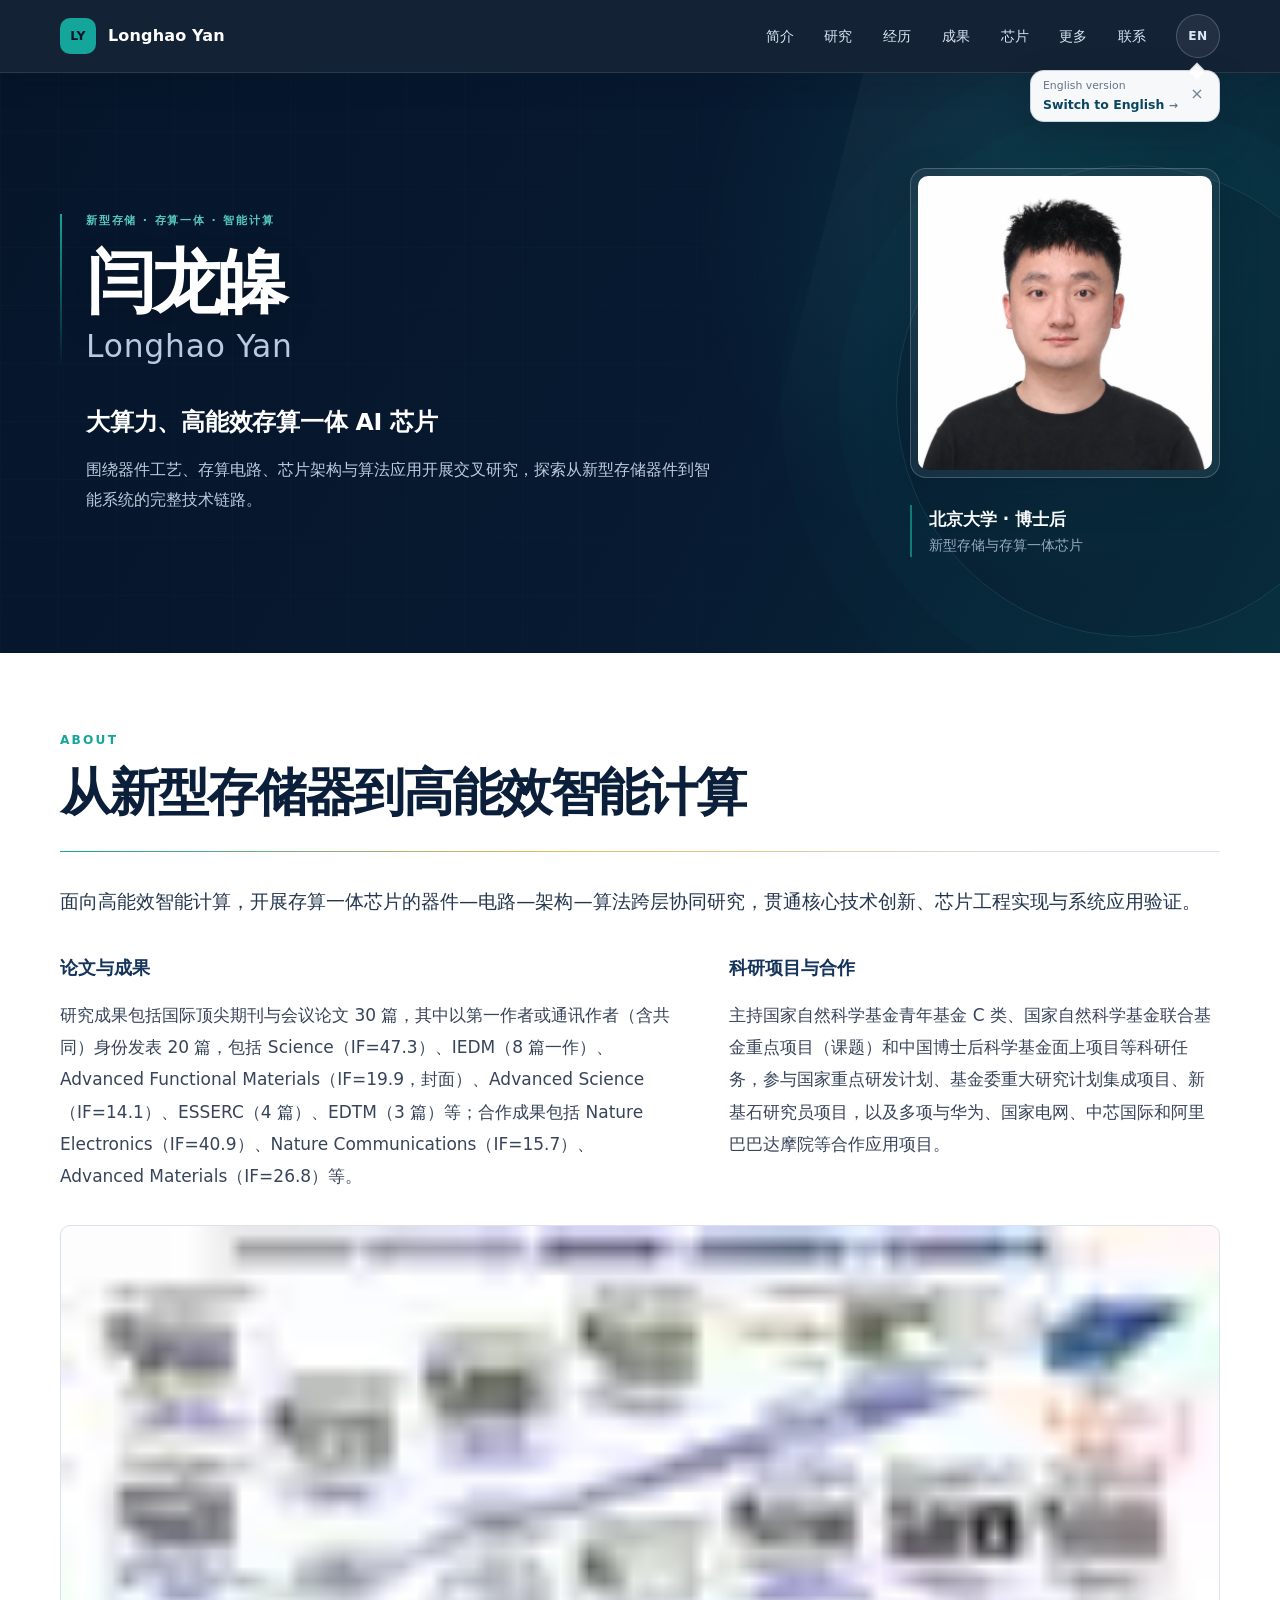
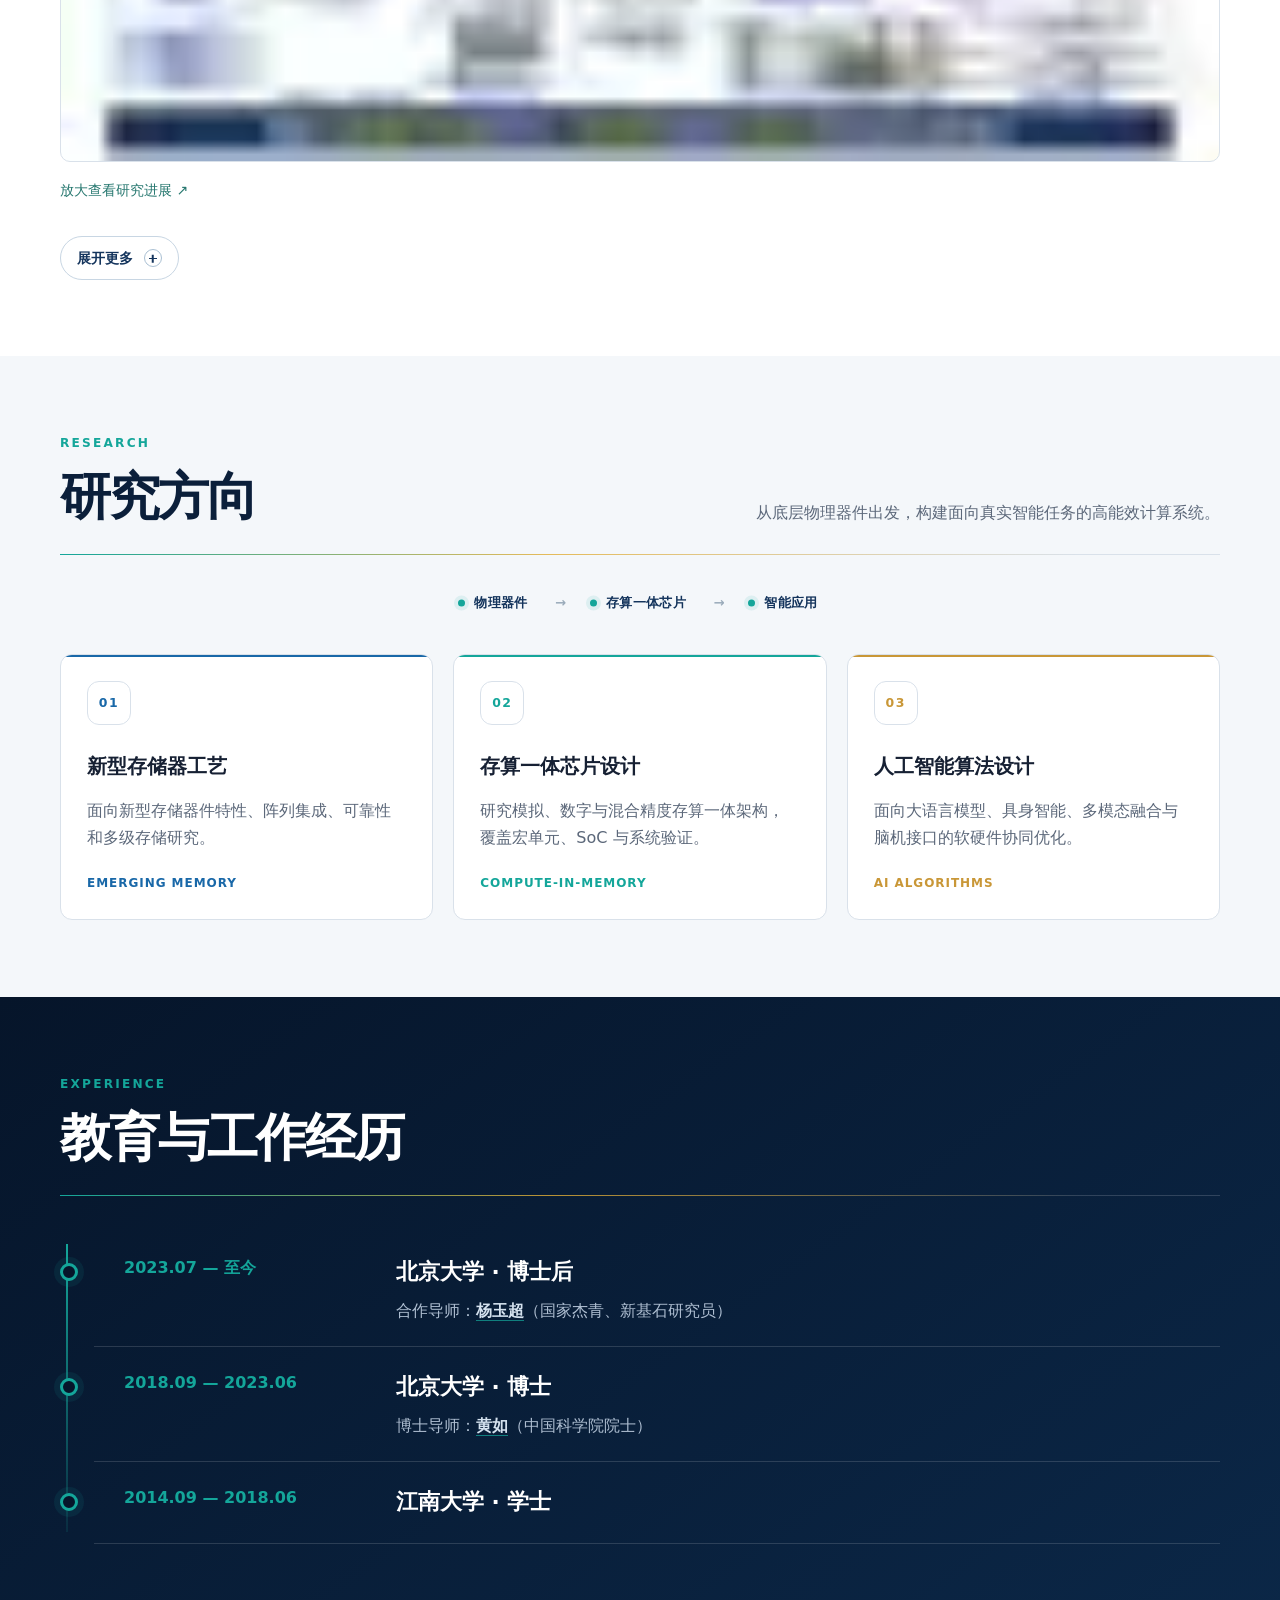
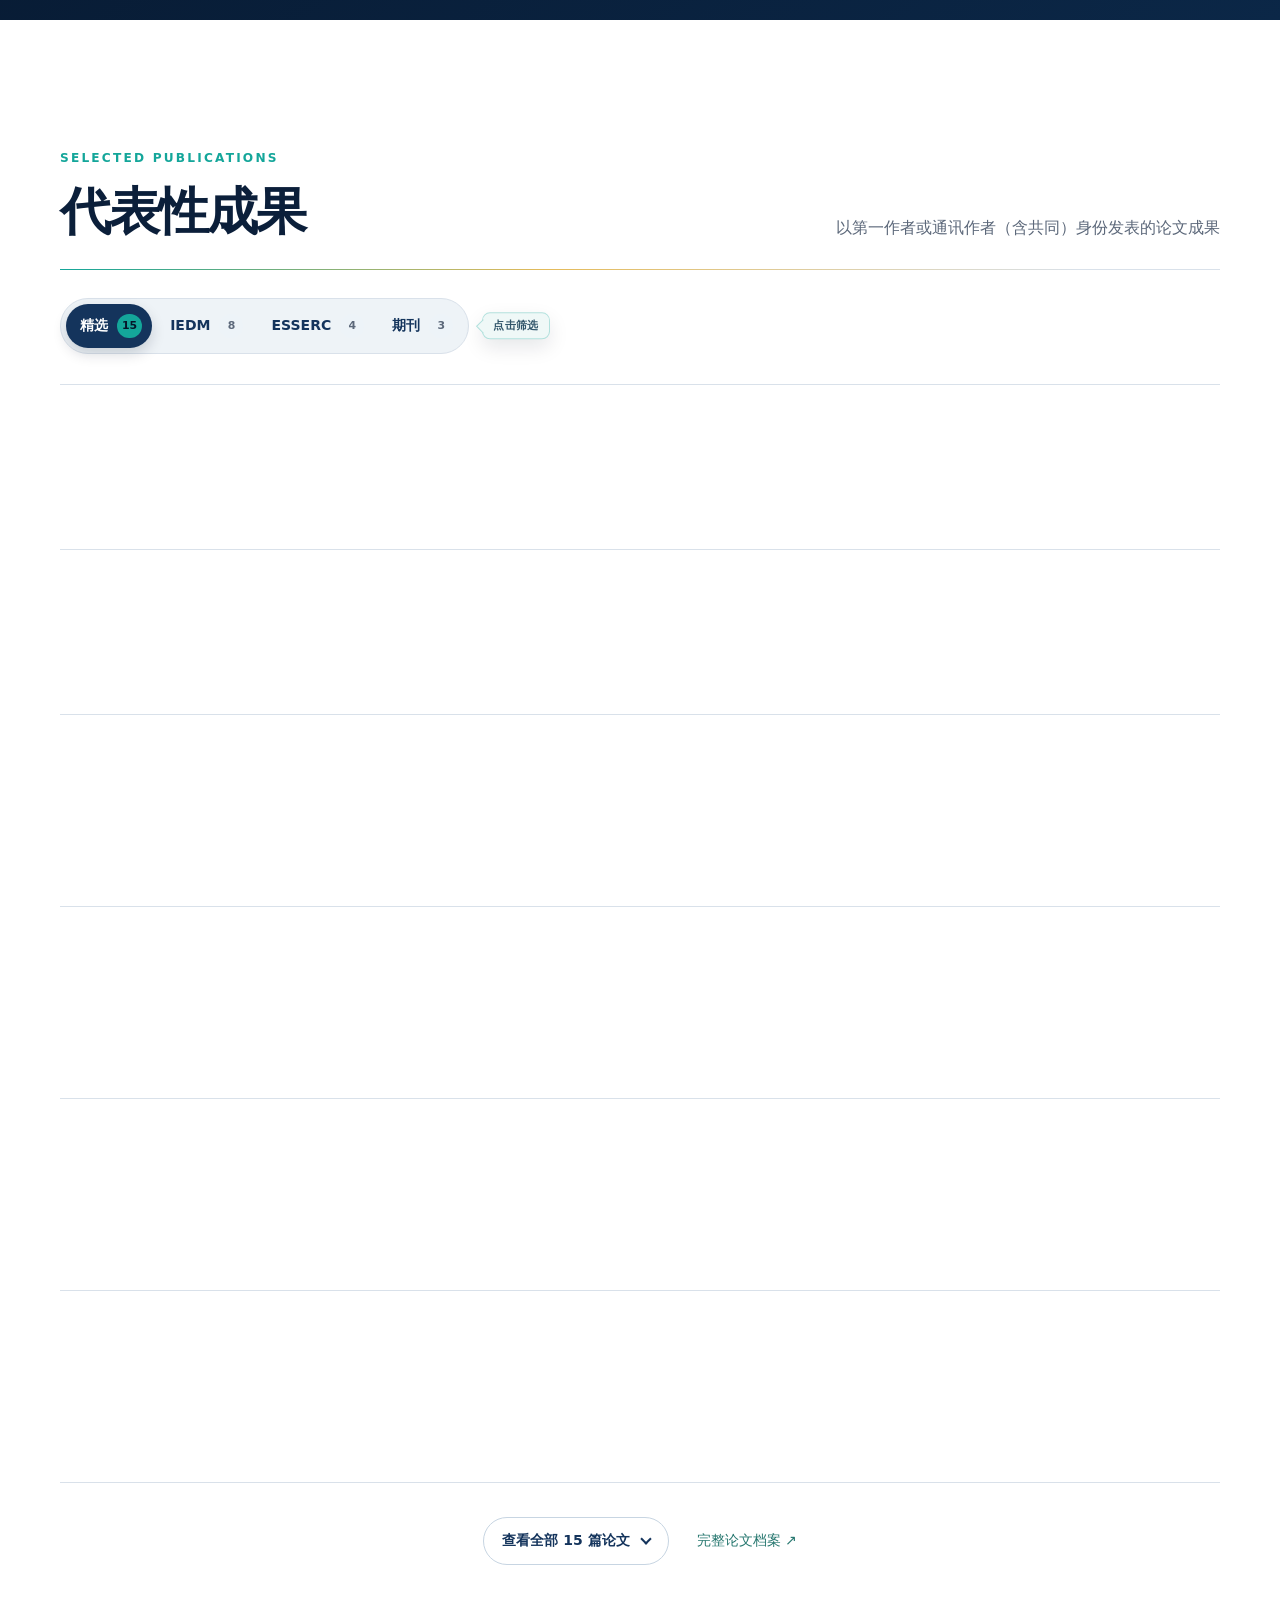
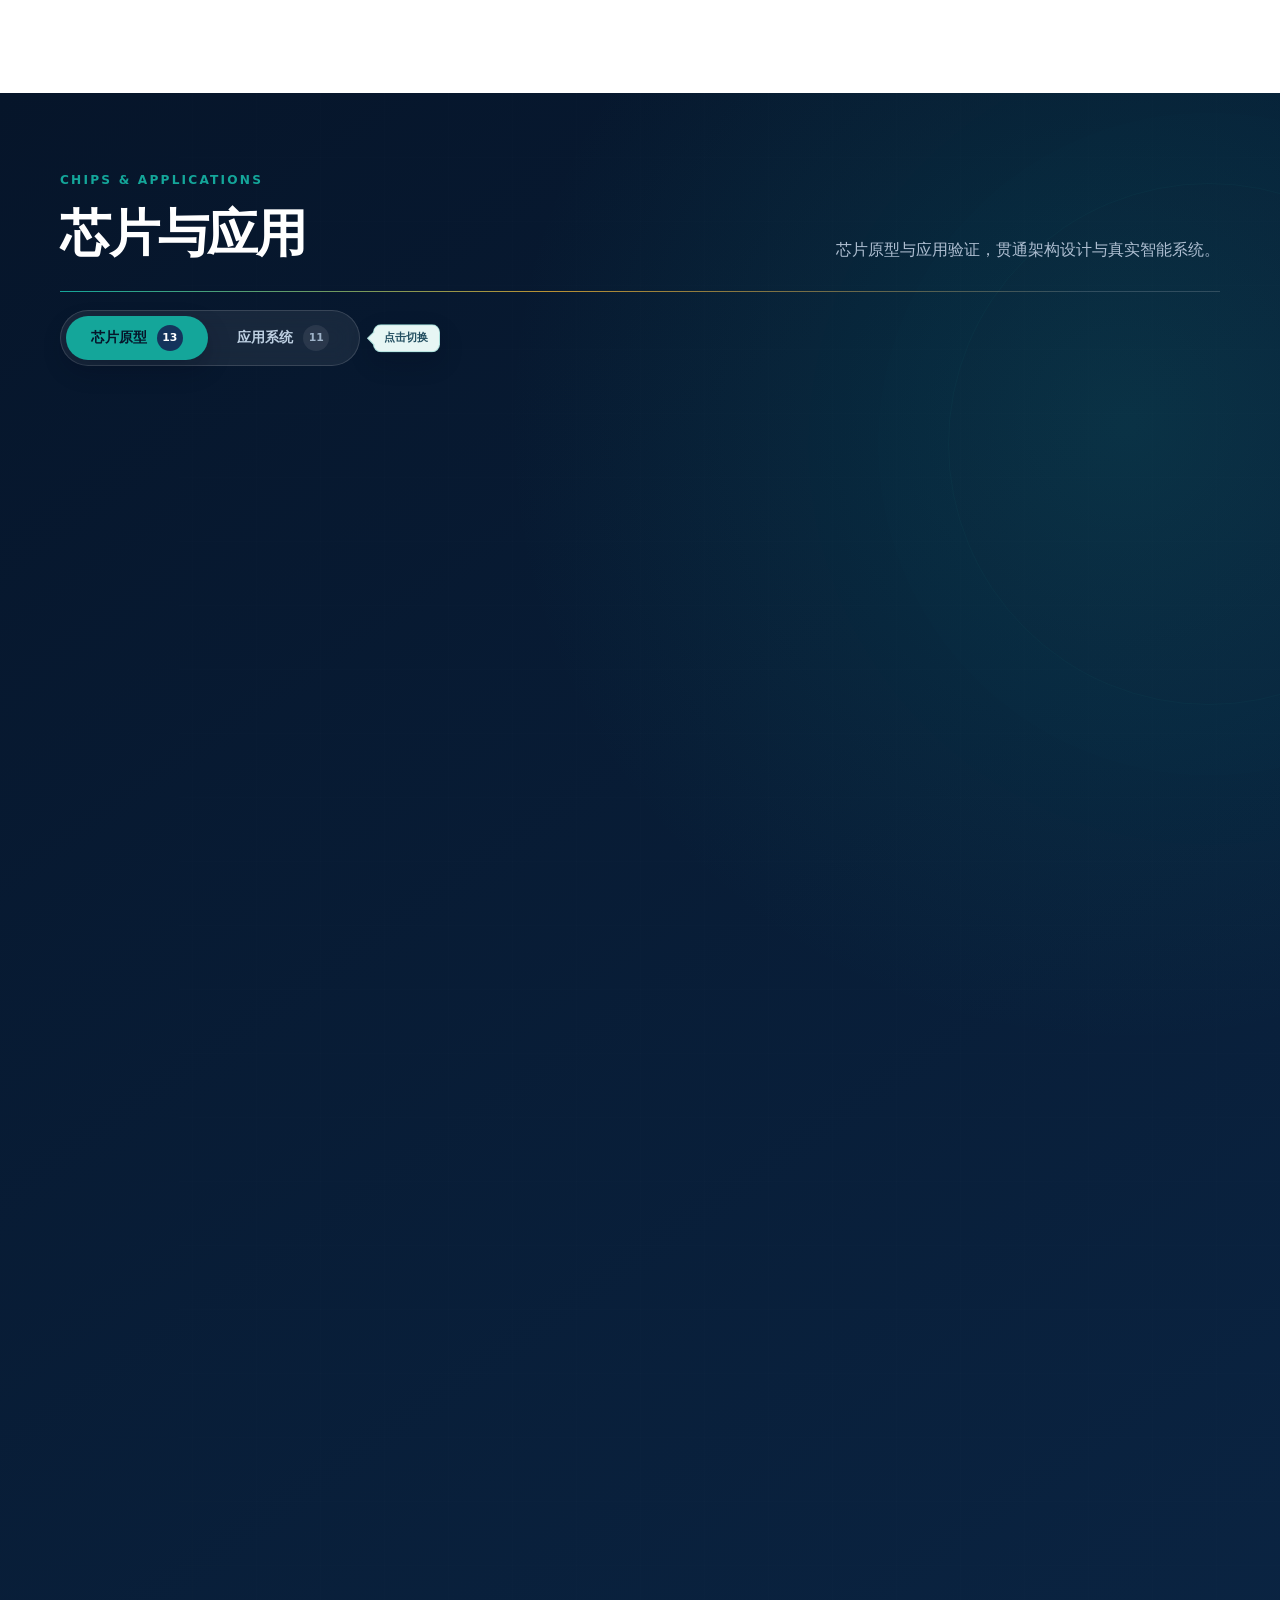
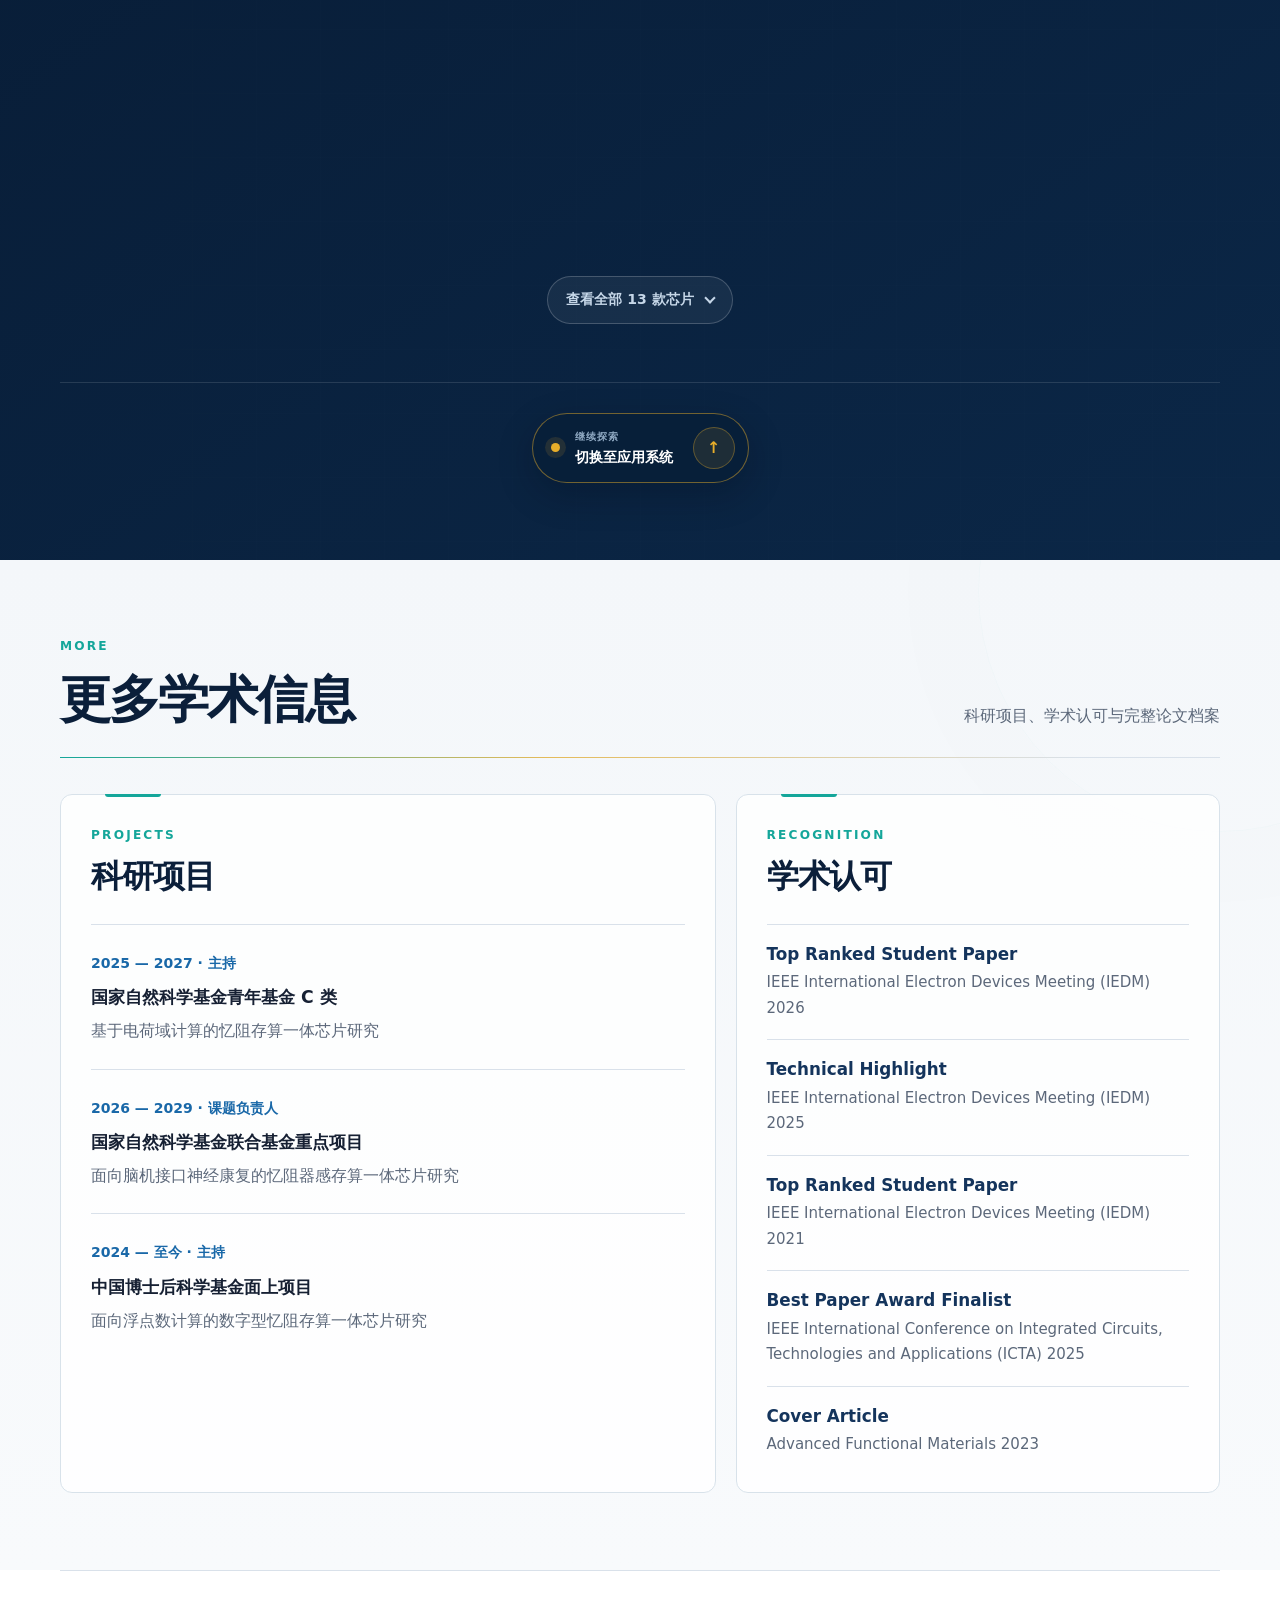
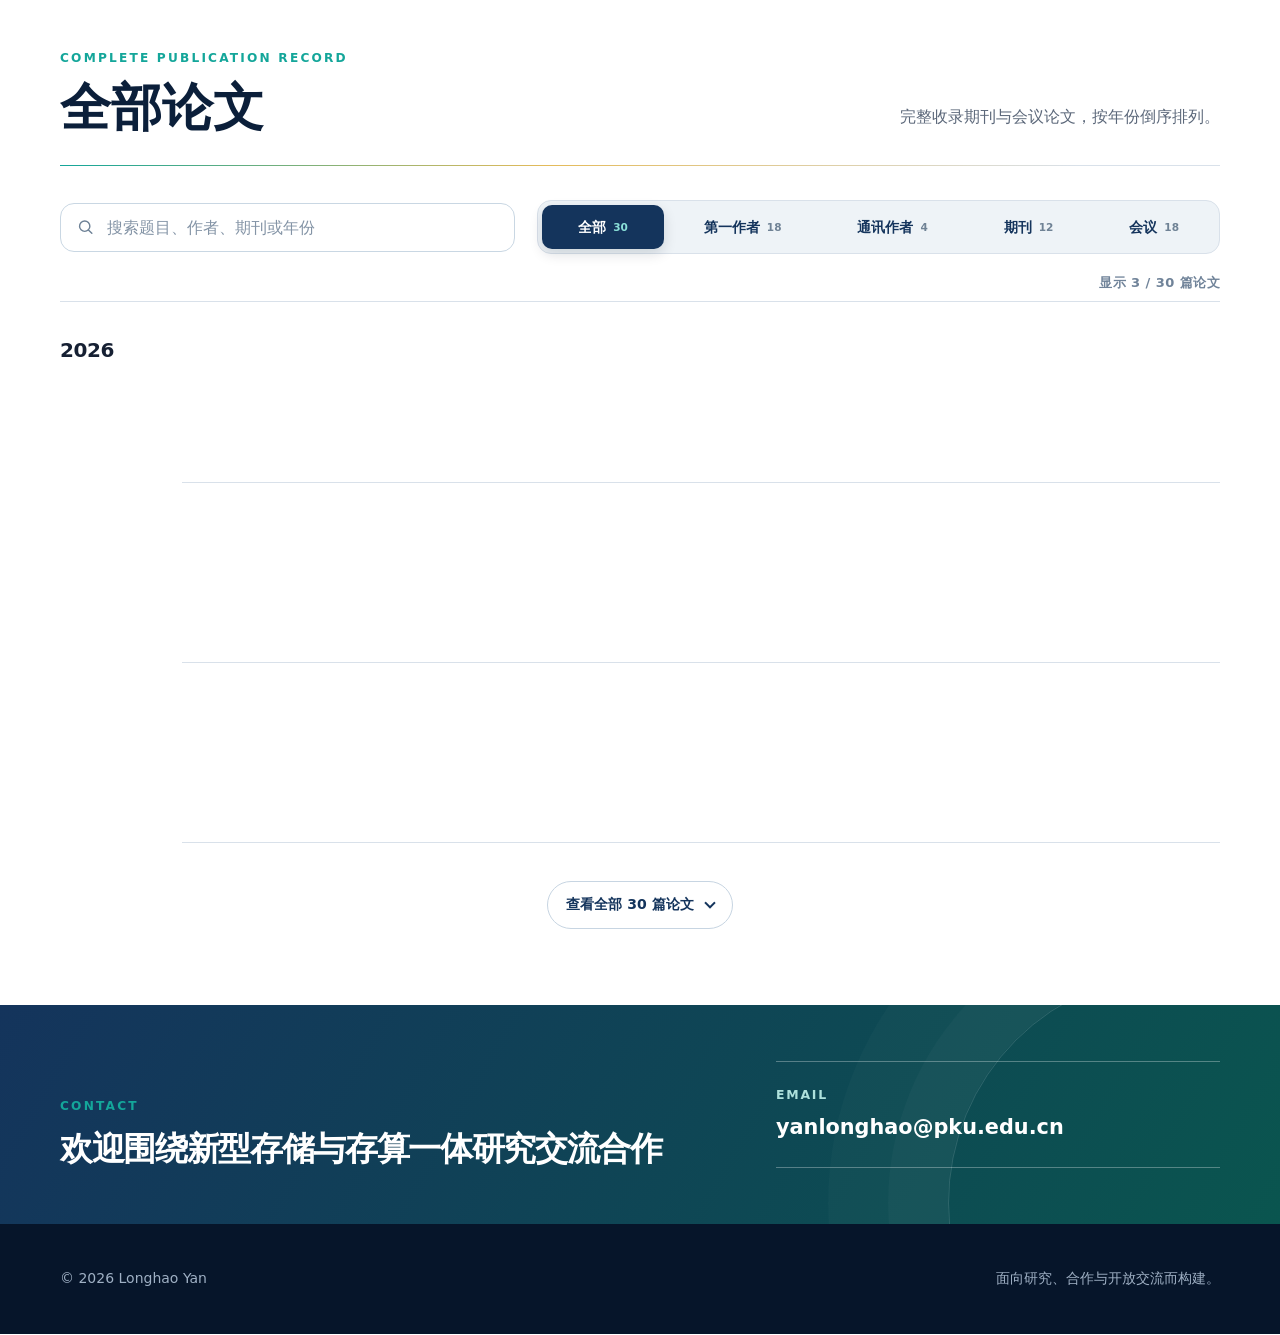
==== index.html @ 5ea46eb7 "Publish academic reading layout and typography refinements" ====
<!doctype html>
<html lang="zh-CN">
<head>
  <meta charset="utf-8">
  <meta name="viewport" content="width=device-width, initial-scale=1">
  <meta name="description" content="闫龙皞（Longhao Yan），北京大学博士后，研究方向包括新型存储器、存算一体芯片与人工智能算法。">
  <meta name="keywords" content="闫龙皞, Longhao Yan, 存算一体, Compute-in-Memory, 忆阻器, PCM, RRAM, AI芯片, 北京大学">
  <meta name="author" content="Longhao Yan">
  <meta name="robots" content="index, follow, max-image-preview:large">
  <meta name="baidu-site-verification" content="codeva-2WhgYmAzTo">
  <meta name="theme-color" content="#0b1f3a">
  <meta property="og:title" content="Longhao Yan | 闫龙皞">
  <meta property="og:description" content="北京大学博士后，研究新型存储器、存算一体芯片与智能应用。">
  <meta property="og:type" content="website">
  <meta property="og:url" content="https://yanlonghao.com/">
  <meta property="og:site_name" content="Longhao Yan Academic Homepage">
  <meta property="og:locale" content="zh_CN">
  <meta property="og:locale:alternate" content="en_US">
  <meta property="og:image" content="https://yanlonghao.com/assets/images/social-card.jpg">
  <meta property="og:image:width" content="1200">
  <meta property="og:image:height" content="630">
  <meta property="og:image:type" content="image/jpeg">
  <meta property="og:image:alt" content="Longhao Yan academic homepage">
  <meta name="twitter:card" content="summary_large_image">
  <meta name="twitter:title" content="Longhao Yan | 闫龙皞">
  <meta name="twitter:description" content="北京大学博士后，研究新型存储器、存算一体芯片与智能应用。">
  <meta name="twitter:image" content="https://yanlonghao.com/assets/images/social-card.jpg">
  <meta name="twitter:image:alt" content="Longhao Yan academic homepage">
  <link rel="canonical" href="https://yanlonghao.com/">
  <link rel="alternate" hreflang="zh-CN" href="https://yanlonghao.com/?lang=zh-CN">
  <link rel="alternate" hreflang="en" href="https://yanlonghao.com/?lang=en">
  <link rel="alternate" hreflang="x-default" href="https://yanlonghao.com/">
  <link rel="icon" href="assets/images/favicon.svg" type="image/svg+xml">
  <link rel="stylesheet" href="assets/css/styles.css?v=77">
  <title>Longhao Yan | 闫龙皞</title>
  <script type="application/ld+json">
    {
      "@context": "https://schema.org",
      "@type": "Person",
      "name": "Longhao Yan",
      "alternateName": "闫龙皞",
      "url": "https://yanlonghao.com/",
      "image": "https://yanlonghao.com/assets/images/portrait.jpg",
      "jobTitle": "Postdoctoral Researcher",
      "affiliation": {
        "@type": "CollegeOrUniversity",
        "name": "Peking University"
      },
      "email": "mailto:yanlonghao@pku.edu.cn",
      "knowsAbout": [
        "Emerging memory devices",
        "Compute-in-memory chips",
        "Phase-change memory",
        "Resistive random-access memory",
        "AI hardware"
      ]
    }
  </script>
</head>
<body>
  <a class="skip-link" href="#main" data-i18n="skipLink">跳至主要内容</a>

  <header class="site-header">
    <div class="container nav-wrap">
      <a class="brand" href="#top" aria-label="返回首页" data-i18n-aria-label="brandHome">
        <span class="brand-mark" aria-hidden="true">LY</span>
        <span>Longhao Yan</span>
      </a>
      <div class="mobile-section-window" data-mobile-section-window aria-label="栏目快速导航" data-i18n-aria-label="mobileNavOverview">
        <div class="mobile-section-track" data-mobile-section-track>
          <a class="mobile-section-tab is-current" href="#top" data-mobile-nav-item data-i18n="navHome" aria-current="location" aria-expanded="false" aria-controls="primary-nav">首页</a>
          <a class="mobile-section-tab" href="#about" data-mobile-nav-item data-i18n="navAbout">简介</a>
          <a class="mobile-section-tab" href="#research" data-mobile-nav-item data-i18n="navResearch">研究</a>
          <a class="mobile-section-tab" href="#experience" data-mobile-nav-item data-i18n="navExperienceShort">经历</a>
          <a class="mobile-section-tab" href="#publications" data-mobile-nav-item data-i18n="navPublicationsShort">成果</a>
          <a class="mobile-section-tab" href="#systems" data-mobile-nav-item data-i18n="navSystems">芯片</a>
          <a class="mobile-section-tab" href="#more" data-mobile-nav-item data-i18n="navMore">更多</a>
          <a class="mobile-section-tab" href="#contact" data-mobile-nav-item data-i18n="navContact">联系</a>
        </div>
        <span class="mobile-section-indicator" aria-hidden="true"></span>
      </div>
      <nav id="primary-nav" aria-label="主导航" data-i18n-aria-label="primaryNav">
        <a href="#about" data-i18n="navAbout">简介</a>
        <a href="#research" data-i18n="navResearch">研究</a>
        <a href="#experience" data-i18n="navExperience">经历</a>
        <a href="#publications" data-i18n="navPublications">成果</a>
        <a href="#systems" data-i18n="navSystems">芯片</a>
        <a href="#more" data-i18n="navMore">更多</a>
        <a href="#contact" data-i18n="navContact">联系</a>
      </nav>
      <div class="header-actions">
        <div class="language-control" data-language-control>
          <button class="language-toggle" type="button" data-language-toggle aria-label="Switch to English">EN</button>
          <div class="language-suggestion" data-language-suggestion role="dialog" aria-label="English language option" hidden>
            <button class="language-suggestion-action" type="button" data-language-suggestion-action>
              <span>English version</span>
              <strong>Switch to English <span aria-hidden="true">→</span></strong>
            </button>
            <button class="language-suggestion-close" type="button" data-language-suggestion-close aria-label="Dismiss English language suggestion">×</button>
          </div>
        </div>
        <button class="nav-toggle" type="button" aria-expanded="false" aria-controls="primary-nav" aria-label="打开导航菜单" data-i18n-aria-label="navOpen">
          <span aria-hidden="true"></span>
          <span aria-hidden="true"></span>
          <span aria-hidden="true"></span>
        </button>
      </div>
    </div>
  </header>

  <main id="main">
    <section class="hero" id="top">
      <div class="hero-grid" aria-hidden="true"></div>
      <div class="container hero-content">
        <div class="hero-copy">
          <p class="eyebrow" data-i18n="heroEyebrow">新型存储 · 存算一体 · 智能计算</p>
          <h1><span class="hero-name-primary" data-i18n="heroNamePrimary">闫龙皞</span><span class="hero-name-secondary" data-i18n="heroNameSecondary">Longhao Yan</span></h1>
          <p class="hero-lead" data-i18n="heroLead">大算力、高能效存算一体 AI 芯片</p>
          <p class="hero-summary" data-i18n="heroSummary">围绕器件工艺、存算电路、芯片架构与算法应用开展交叉研究，探索从新型存储器件到智能系统的完整技术链路。</p>
        </div>
        <figure class="portrait-card">
          <div class="portrait-frame">
            <img src="assets/images/portrait.webp?v=1" alt="闫龙皞的个人照片" data-i18n-alt="portraitAlt" width="600" height="600" fetchpriority="high" decoding="async">
          </div>
          <figcaption>
            <strong data-i18n="portraitAffiliation">北京大学 · 博士后</strong>
            <span data-i18n="portraitRole">Postdoctoral Researcher</span>
          </figcaption>
        </figure>
      </div>
      <a class="hero-scroll-cue" href="#about" data-i18n-aria-label="heroScrollHint">
        <svg viewBox="0 0 24 24" aria-hidden="true"><path d="m7 10 5 5 5-5"></path></svg>
      </a>
    </section>

    <section class="section" id="about">
      <div class="container about-layout">
        <div class="about-heading">
          <p class="section-kicker">ABOUT</p>
          <h2 data-i18n="aboutTitle">从新型存储器到高能效智能计算</h2>
        </div>
        <div class="about-prose">
          <div class="about-summary">
            <p class="about-intro" data-i18n="aboutParagraph1">面向高能效智能计算，开展存算一体芯片的器件—电路—架构—算法跨层协同研究，贯通核心技术创新、芯片工程实现与系统应用验证。</p>
            <div class="about-topic">
              <h3 data-i18n="aboutHighlightsLabel">论文与成果</h3>
            <p data-i18n="aboutHighlights">研究成果包括国际顶尖期刊与会议论文 30 篇，其中以第一作者或通讯作者（含共同）身份发表 20 篇，包括 Science（IF=47.3）、IEDM（8 篇一作）、Advanced Functional Materials（IF=19.9，封面）、Advanced Science（IF=14.1）、ESSERC（4 篇）、EDTM（3 篇）等；合作成果包括 Nature Electronics（IF=40.9）、Nature Communications（IF=15.7）、Advanced Materials（IF=26.8）等。</p>
            </div>
            <div class="about-topic">
              <h3 data-i18n="aboutProjectsLabel">科研项目与合作</h3>
            <p data-i18n="aboutProjects">主持国家自然科学基金青年基金 C 类、国家自然科学基金联合基金重点项目（课题）和中国博士后科学基金面上项目等科研任务，参与国家重点研发计划、基金委重大研究计划集成项目、新基石研究员项目，以及多项与华为、国家电网、中芯国际和阿里巴巴达摩院等合作应用项目。</p>
            </div>
          </div>
          <figure class="about-progress">
            <picture>
              <source media="(max-width: 640px)" srcset="assets/images/about/research-progress-1000.webp?v=7">
              <img data-about-progress-image src="assets/images/about/research-progress.webp?v=7" alt="忆阻存算一体 AI 芯片研究进展" data-i18n-alt="aboutProgressAlt" width="2000" height="925" loading="eager" fetchpriority="high" decoding="async">
            </picture>
          </figure>
          <button class="progress-open reading-link" type="button" data-i18n="progressOpen">放大查看研究进展 ↗</button>
          <dialog class="progress-dialog" aria-labelledby="progress-dialog-title">
            <div class="progress-toolbar">
              <h2 id="progress-dialog-title" data-i18n="progressTitle">研究进展</h2>
              <button class="progress-zoom" type="button" aria-pressed="false" data-i18n="progressZoom">放大 / 适应窗口</button>
              <button class="progress-close" type="button" autofocus data-i18n="progressClose">关闭 ×</button>
            </div>
            <div class="progress-viewport" tabindex="0" role="region" aria-label="研究进展图片" data-i18n-aria-label="progressTitle">
              <img data-progress-large data-src="assets/images/about/research-progress.webp?v=7" width="2000" height="925" alt="研究进展" data-i18n-alt="aboutProgressAlt">
            </div>
          </dialog>
          <div class="about-more" id="about-more" hidden>
            <p data-i18n="aboutParagraph2">相关研究成果持续获得学术界和工业界认可。本人在微电子领域旗舰会议 IEDM 上以第一作者（含共同）发表或已接收 8 篇论文，获选 Top Ranked Student Paper（IEDM 2021、2026）、Technical Highlight（IEDM 2025）和 Best Paper Award Finalist（ICTA 2025）。《科学》杂志高度评价神经动力学工作“代表了一种物理驱动计算的理念转变”（Science 2026）。相关合作工作入选智源人工智能研究院发布的“2020 年人工智能十大进展”（IEDM 2020），被《Nature Reviews Electrical Engineering》权威综述列为存内计算硬件感知神经架构搜索的代表性框架（Sci. China Inf. Sci. 2021），被 IBM Research &amp; IEEE Fellow 的 Abu Sebastian 教授列为存内动力学计算的典型技术案例（Adv. Mater. 2022）。与华为合作研究成果获得华为计算产品线最佳技术合作奖（MICRO 2024）。</p>
          </div>
          <button class="about-toggle" type="button" aria-expanded="false" aria-controls="about-more">
            <span data-i18n="aboutMore">展开更多</span>
            <i aria-hidden="true"></i>
          </button>
        </div>
      </div>
    </section>

    <section class="section section-tinted" id="research">
      <div class="container">
        <div class="section-heading">
          <div>
            <p class="section-kicker">RESEARCH</p>
            <h2 data-i18n="researchTitle">研究方向</h2>
          </div>
          <p data-i18n="researchIntro">从底层物理器件出发，构建面向真实智能任务的高能效计算系统。</p>
        </div>
        <div class="research-flow" aria-label="研究链路" data-i18n-aria-label="researchFlowLabel">
          <span data-i18n="flowDevices">物理器件</span>
          <i aria-hidden="true">→</i>
          <span data-i18n="flowChips">存算一体芯片</span>
          <i aria-hidden="true">→</i>
          <span data-i18n="flowApplications">智能应用</span>
        </div>
        <div class="research-grid">
          <article class="research-card">
            <span class="card-index">01</span>
            <h3 data-i18n="researchCard1Title">新型存储器工艺</h3>
            <p data-i18n="researchCard1Text">面向新型存储器件特性、阵列集成、可靠性和多级存储研究。</p>
            <span class="card-label">Emerging Memory</span>
          </article>
          <article class="research-card">
            <span class="card-index">02</span>
            <h3 data-i18n="researchCard2Title">存算一体芯片设计</h3>
            <p data-i18n="researchCard2Text">研究模拟、数字与混合精度存算一体架构，覆盖宏单元、SoC 与系统验证。</p>
            <span class="card-label">Compute-in-Memory</span>
          </article>
          <article class="research-card">
            <span class="card-index">03</span>
            <h3 data-i18n="researchCard3Title">人工智能算法设计</h3>
            <p data-i18n="researchCard3Text">面向大语言模型、具身智能、多模态融合与脑机接口的软硬件协同优化。</p>
            <span class="card-label">AI Algorithms</span>
          </article>
        </div>
      </div>
    </section>

    <section class="section section-dark" id="experience">
      <div class="container">
        <div class="section-heading light">
          <div>
            <p class="section-kicker">EXPERIENCE</p>
            <h2 data-i18n="experienceTitle">教育与工作经历</h2>
          </div>
        </div>
        <div class="timeline">
          <article>
            <time data-i18n="experiencePostdocTime">2023.07 — 至今</time>
            <div><h3 data-i18n="experiencePostdocTitle">北京大学 · 博士后</h3><p><span data-i18n="experiencePostdocAdvisorPrefix">合作导师：</span><a class="timeline-profile-link" href="https://www.ece.pku.edu.cn/info/1075/2541.htm" target="_blank" rel="noopener" data-i18n="experiencePostdocAdvisorName">杨玉超</a><span data-i18n="experiencePostdocAdvisorSuffix">（国家杰青、新基石研究员）</span></p></div>
          </article>
          <article>
            <time>2018.09 — 2023.06</time>
            <div><h3 data-i18n="experiencePhdTitle">北京大学 · 博士</h3><p><span data-i18n="experiencePhdAdvisorPrefix">博士导师：</span><a class="timeline-profile-link" href="https://ic.pku.edu.cn/szdw/ysfc/hr/index.htm" target="_blank" rel="noopener" data-i18n="experiencePhdAdvisorName">黄如</a><span data-i18n="experiencePhdAdvisorSuffix">（中国科学院院士）</span></p></div>
          </article>
          <article>
            <time>2014.09 — 2018.06</time>
            <div><h3 data-i18n="experienceBachelorTitle">江南大学 · 学士</h3></div>
          </article>
        </div>
      </div>
    </section>

    <section class="section" id="publications">
      <div class="container">
        <div class="section-heading">
          <div>
            <p class="section-kicker">SELECTED PUBLICATIONS</p>
            <h2 data-i18n="publicationsTitle">代表性成果</h2>
          </div>
          <p data-i18n="publicationsIntro">以第一作者或通讯作者（含共同）身份发表的论文成果</p>
        </div>
        <div class="filter-control-row publication-filter-row">
          <div class="publication-filters" role="group" aria-label="论文分类筛选" data-i18n-aria-label="publicationFilterLabel">
            <button class="is-active" type="button" data-publication-filter="all" aria-pressed="true"><span data-i18n="filterSelected">精选</span><small>15</small></button>
            <button type="button" data-publication-filter="iedm" aria-pressed="false"><span>IEDM</span><small>8</small></button>
            <button type="button" data-publication-filter="esserc" aria-pressed="false"><span>ESSERC</span><small>4</small></button>
            <button type="button" data-publication-filter="journal" aria-pressed="false"><span data-i18n="filterJournals">期刊</span><small>3</small></button>
          </div>
          <span class="filter-coachmark" data-filter-coachmark="publications"><span data-i18n="publicationFilterHint">点击筛选</span></span>
        </div>
        <ol class="publication-list" id="publication-list">
          <li data-paper="science-2026" data-category="journal">
            <div class="pub-meta"><span>Science · 2026</span><span class="journal-impact" aria-label="Impact Factor 47.3"><small>IF</small><strong>47.3</strong></span><span class="role" data-i18n="roleFirst">第一作者</span></div>
            <h3><a class="publication-title-link" href="https://www.science.org/doi/10.1126/science.aee6277" target="_blank" rel="noopener">A sub-10-millisecond neural dynamical system based on phase-change memristors</a></h3>
            <p>Lei Cai#, Yaoyu Tao#*, Chenchen Xie#, <strong>Longhao Yan#</strong>, et al.</p>
          </li>
          <li data-paper="iedm-2025-learning" data-category="iedm">
            <div class="pub-meta"><span>IEEE International Electron Devices Meeting (IEDM) · 2025</span><span class="role" data-i18n="roleFirst">第一作者</span><span class="role accent">Technical Highlight</span></div>
            <h3><a class="publication-title-link" href="https://ieeexplore.ieee.org/document/11353856" target="_blank" rel="noopener">An 8Mb Learning-Aware RRAM Compute-in-Memory Accelerator for Embodied Self-Supervised Learning</a></h3>
            <p><strong>Longhao Yan#</strong>, Zhe Zhan#, Zelun Pan, et al.</p>
          </li>
          <li data-paper="iedm-2021-uncertainty" data-category="iedm">
            <div class="pub-meta"><span>IEEE International Electron Devices Meeting (IEDM) · 2021</span><span class="role" data-i18n="roleFirst">第一作者</span><span class="role accent">Top Ranked Student Paper</span></div>
            <h3><a class="publication-title-link" href="https://ieeexplore.ieee.org/document/9720555" target="_blank" rel="noopener">Uncertainty Quantification Based on Multilevel Conductance and Stochasticity of Heater Size Dependent C-doped PCM Chip</a></h3>
            <p><strong>Longhao Yan</strong>, Xi Li, Yihang Zhu, et al.</p>
          </li>
          <li data-paper="afm-2023" data-category="journal">
            <div class="pub-meta"><span>Advanced Functional Materials · 2023</span><span class="journal-impact" aria-label="Impact Factor 19.9"><small>IF</small><strong>19.9</strong></span><span class="role" data-i18n="roleFirst">第一作者</span><span class="role accent" data-i18n="coverArticle">封面文章</span></div>
            <h3><a class="publication-title-link" href="https://advanced.onlinelibrary.wiley.com/doi/full/10.1002/adfm.202300458" target="_blank" rel="noopener">Neural Architecture Search with In-Memory Multiply-Accumulate and In-Memory Rank Based on Coating Layer Optimized C-doped Phase Change Memory</a></h3>
            <p><strong>Longhao Yan</strong>, Qingyu Wu, Xi Li, et al.</p>
          </li>
          <li data-paper="iedm-2026-llm" data-category="iedm">
            <div class="pub-meta"><span>IEEE International Electron Devices Meeting (IEDM) · 2026</span><span class="role" data-i18n="roleFirst">第一作者</span><span class="role accent">Top Ranked Student Paper</span></div>
            <h3>A 288-Mb PCM Compute-in-Memory Processor with Drift-Resilient Tri-Tier KV-Cache Computing and Low-Stress Multilevel Programming for Edge LLM Inference</h3>
            <p><strong>Longhao Yan#</strong>, Xiangyuan Xue#, Yihang Zhu, et al. · <span data-i18n="accepted">已接收</span></p>
          </li>
          <li data-paper="iedm-2026-biohybrid" data-category="iedm">
            <div class="pub-meta"><span>IEEE International Electron Devices Meeting (IEDM) · 2026</span><span class="role" data-i18n="roleFirst">第一作者</span></div>
            <h3>A Heterogeneous Memristive System Integrating an 8-Mb RRAM Perception-to-Policy CIM Processor and a VO₂ Neural Stimulation Chip for Closed-Loop Biohybrid Robots</h3>
            <p><strong>Longhao Yan#</strong>, Qihang Ding#, Jiakang Qiu#, et al. · <span data-i18n="accepted">已接收</span></p>
          </li>
          <li data-paper="iedm-2026-privacy" data-category="iedm">
            <div class="pub-meta"><span>IEEE International Electron Devices Meeting (IEDM) · 2026</span><span class="role" data-i18n="roleFirst">第一作者</span></div>
            <h3>A 2-Mb Drift-Robust PCM Chip for Privacy-Sensitive Edge Intelligence: Intermediate-Field Slope Readout for Multilevel Storage and Column-Level Self-Reference for Compute-in-Memory</h3>
            <p><strong>Longhao Yan#</strong>, Xinjie Wen#, Ruiheng Wang, et al. · <span data-i18n="accepted">已接收</span></p>
          </li>
          <li data-paper="iedm-2025-multimodal" data-category="iedm">
            <div class="pub-meta"><span>IEEE International Electron Devices Meeting (IEDM) · 2025</span><span class="role" data-i18n="roleFirst">第一作者</span></div>
            <h3><a class="publication-title-link" href="https://ieeexplore.ieee.org/document/11353552" target="_blank" rel="noopener">Efficient Multimodal Fusion with Intelligent Predictive Programming Based on 64-Core PCM Compute-in-Memory Processor</a></h3>
            <p><strong>Longhao Yan#</strong>, Zitong Zheng#, Xi Li, et al.</p>
          </li>
          <li data-paper="iedm-2024-manifold" data-category="iedm">
            <div class="pub-meta"><span>IEEE International Electron Devices Meeting (IEDM) · 2024</span><span class="role" data-i18n="roleFirst">第一作者</span></div>
            <h3><a class="publication-title-link" href="https://ieeexplore.ieee.org/document/10873590" target="_blank" rel="noopener">Neural Manifold Learning Based on 40 nm Dual-Mode PCM Compute-in-Memory Chip with Hardware Adaptive Drift Compensation</a></h3>
            <p><strong>Longhao Yan#</strong>, Yuqi Li#, Xi Li, et al.</p>
          </li>
          <li data-paper="iedm-2025-mixed" data-category="iedm">
            <div class="pub-meta"><span>IEEE International Electron Devices Meeting (IEDM) · 2025</span><span class="role" data-i18n="roleFirst">第一作者</span></div>
            <h3><a class="publication-title-link" href="https://ieeexplore.ieee.org/document/11353523" target="_blank" rel="noopener">A 40nm Mixed-Precision PCM Chip with Fused Analog/Digital Compute-in-Memory and Adaptive Drift Compensation for Embodied AI Applications</a></h3>
            <p>Zelun Pan#, <strong>Longhao Yan#</strong>, Xile Wang, et al.</p>
          </li>
          <li data-paper="advs-2025" data-category="journal">
            <div class="pub-meta"><span>Advanced Science · 2025</span><span class="journal-impact" aria-label="Impact Factor 14.1"><small>IF</small><strong>14.1</strong></span><span class="role" data-i18n="roleCorresponding">通讯作者</span></div>
            <h3><a class="publication-title-link" href="https://advanced.onlinelibrary.wiley.com/doi/full/10.1002/advs.202505678" target="_blank" rel="noopener">Memristive In-Memory Object Detection with 128 Mb C-doped PCM Chip</a></h3>
            <p>Chenchen Xie#, Yuqi Li#, <strong>Longhao Yan*</strong>, et al.</p>
          </li>
          <li data-paper="esserc-2025" data-category="esserc">
            <div class="pub-meta"><span>IEEE European Solid-State Electronics Research Conference (ESSERC) · 2025</span><span class="role" data-i18n="roleFirst">第一作者</span></div>
            <h3><a class="publication-title-link" href="https://ieeexplore.ieee.org/document/11214056" target="_blank" rel="noopener">A 1308 TOPS/W Charge-Mode ReRAM CIM Macro with 4T2R2C Differential Cell and FIA-Based Analog Accumulation for AI Inference</a></h3>
            <p><strong>Longhao Yan#</strong>, Zelun Pan#, Zhe Zhan, et al.</p>
          </li>
          <li data-paper="esserc-2026-hybrid" data-category="esserc">
            <div class="pub-meta"><span>IEEE European Solid-State Electronics Research Conference (ESSERC) · 2026</span><span class="role" data-i18n="roleFirst">第一作者</span><span class="role" data-i18n="roleCorresponding">通讯作者</span></div>
            <h3>A Hybrid Analog-Digital RRAM CIM System with 4T2R1C Charge-Domain ACIM and RL-Driven Mixed-Precision Deployment for AI Inference</h3>
            <p>Minghui Yin#, Jiukai Fang#, <strong>Longhao Yan#*</strong>, et al. · <span data-i18n="accepted">已接收</span></p>
          </li>
          <li data-paper="esserc-2026-wear" data-category="esserc">
            <div class="pub-meta"><span>IEEE European Solid-State Electronics Research Conference (ESSERC) · 2026</span><span class="role" data-i18n="roleFirst">第一作者</span><span class="role" data-i18n="roleCorresponding">通讯作者</span></div>
            <h3>An 8Mb 16-Core Wear-Resilient RRAM Compute-in-Memory Processor with Overshoot-Optimized MLC Programming and Compute-Aware Wear Leveling for Aerial Embodied Learning</h3>
            <p>Ruiheng Wang#, <strong>Longhao Yan#*</strong>, Daijing Shi, et al. · <span data-i18n="accepted">已接收</span></p>
          </li>
          <li data-paper="esserc-2026-foveated" data-category="esserc">
            <div class="pub-meta"><span>IEEE European Solid-State Electronics Research Conference (ESSERC) · 2026</span><span class="role" data-i18n="roleCorresponding">通讯作者</span></div>
            <h3>A 40nm 3.58 mJ/Frame PCM-Based POSIT/INT Mixed-Precision Digital/Analog CIM Chip for Edge Foveated Rendering</h3>
            <p>Bowen Wang#, Zelun Pan#, Zhe Zhan, <strong>Longhao Yan*</strong>, et al. · <span data-i18n="accepted">已接收</span></p>
          </li>
        </ol>
        <div class="content-more publication-more-wrap">
          <button class="content-more-button publication-more-button" type="button" data-publication-more aria-expanded="false" aria-controls="publication-list">
            <span data-publication-more-label>查看全部 15 篇论文</span>
            <i aria-hidden="true"></i>
          </button>
          <a class="reading-link archive-shortcut" href="#all-publications" data-i18n="archiveShortcut">完整论文档案 ↗</a>
        </div>

        <section class="publication-archive" id="all-publications" aria-labelledby="publication-archive-title">
          <div class="archive-heading">
            <div>
              <p class="section-kicker">COMPLETE PUBLICATION RECORD</p>
              <h3 id="publication-archive-title" data-i18n="publicationArchiveTitle">全部论文</h3>
            </div>
            <p data-i18n="publicationArchiveIntro">完整收录期刊与会议论文，按年份倒序排列。</p>
          </div>

          <div class="archive-controls">
            <label class="archive-search">
              <svg viewBox="0 0 24 24" aria-hidden="true"><circle cx="11" cy="11" r="6.5"></circle><path d="m16 16 4 4"></path></svg>
              <input type="search" data-publication-search aria-label="搜索论文题目、作者、期刊或年份" data-i18n-aria-label="publicationArchiveSearchLabel" placeholder="搜索题目、作者、期刊或年份">
            </label>
            <div class="archive-filters" role="group" aria-label="完整论文筛选" data-i18n-aria-label="publicationArchiveFilterLabel">
              <button class="is-active" type="button" data-archive-filter="all" aria-pressed="true"><span data-i18n="filterAll">全部</span><small>30</small></button>
              <button type="button" data-archive-filter="first" aria-pressed="false"><span data-i18n="roleFirst">第一作者</span><small>18</small></button>
              <button type="button" data-archive-filter="corresponding" aria-pressed="false"><span data-i18n="roleCorresponding">通讯作者</span><small>4</small></button>
              <button type="button" data-archive-filter="journal" aria-pressed="false"><span data-i18n="filterJournals">期刊</span><small>12</small></button>
              <button type="button" data-archive-filter="conference" aria-pressed="false"><span data-i18n="filterConferences">会议</span><small>18</small></button>
            </div>
          </div>
          <p class="archive-results" data-publication-results aria-live="polite">显示 30 / 30 篇论文</p>

          <div class="archive-list" id="publication-archive-list">
            <section class="archive-year" data-archive-year="2026" aria-labelledby="archive-year-2026">
              <h4 id="archive-year-2026">2026</h4>
              <ul>
                <li data-archive-entry data-type="journal" data-role="first">
                  <article>
                    <div class="archive-meta"><span>Science</span><span class="journal-impact" aria-label="Impact Factor 47.3"><small>IF</small><strong>47.3</strong></span><span class="role" data-i18n="roleFirst">第一作者</span></div>
                    <h5><a class="publication-title-link" href="https://doi.org/10.1126/science.aee6277" target="_blank" rel="noopener">A sub-10-millisecond neural dynamical system based on phase-change memristors</a></h5>
                    <p>Lei Cai#, Yaoyu Tao#*, Chenchen Xie#, <strong>Longhao Yan#</strong>, Shiqian Li, Ruihong Shen, Zelun Pan, Xile Wang, Bowen Wang, Daijing Shi, Yihang Zhu, Teng Zhang, Yixin Zhu, Xi Li, Zhitang Song, Ru Huang, Yuchao Yang</p>
                  </article>
                </li>
                <li data-archive-entry data-type="journal" data-role="">
                  <article>
                    <div class="archive-meta"><span>Nature Electronics</span><span class="journal-impact" aria-label="Impact Factor 40.9"><small>IF</small><strong>40.9</strong></span></div>
                    <h5><a class="publication-title-link" href="https://doi.org/10.1038/s41928-025-01534-8" target="_blank" rel="noopener">A first-principles hetero-integrated Fourier transform system based on memristors</a></h5>
                    <p>Lei Cai#, Yaoyu Tao*#, Teng Zhang#, Chang Liu#, Pek Jun Tiw, Lianfeng Yu, Zelun Pan, <strong>Longhao Yan</strong>, Haoyang Luo, Yihang Zhu, Bowen Wang, Bonan Yan, Xiyuan Tang, Ru Huang, Yuchao Yang</p>
                  </article>
                </li>
                <li data-archive-entry data-type="journal" data-role="">
                  <article>
                    <div class="archive-meta"><span>Nature Communications</span><span class="journal-impact" aria-label="Impact Factor 15.7"><small>IF</small><strong>15.7</strong></span></div>
                    <h5><a class="publication-title-link" href="https://doi.org/10.1038/s41467-025-68122-4" target="_blank" rel="noopener">High-concurrency tri-mode memristor-based ordinary differential equation solver</a></h5>
                    <p>Lianfeng Yu, Teng Zhang, Yang Han, Bowen Wang, Ziang Xie, Haochen Zhang, Jiaxin Liu, <strong>Longhao Yan</strong>, Pek Jun Tiw, Daijing Shi, Lei Cai, Yaoyu Tao, Yuchao Yang</p>
                  </article>
                </li>
                <li data-archive-entry data-type="conference" data-role="first">
                  <article>
                    <div class="archive-meta"><span>IEEE International Electron Devices Meeting (IEDM)</span><span class="role accent">Top Ranked Student Paper</span><span class="role" data-i18n="roleFirst">第一作者</span></div>
                    <h5>A 288-Mb PCM Compute-in-Memory Processor with Drift-Resilient Tri-Tier KV-Cache Computing and Low-Stress Multilevel Programming for Edge LLM Inference</h5>
                    <p><strong>Longhao Yan#</strong>, Xiangyuan Xue#, Yihang Zhu, Xi Li, Chenchen Xie, Zhiyuan Li, Minghui Yin, Bowen Wang, Zelun Pan, Zeyao Tang, Yaoyu Tao, Zhitang Song*, Yuchao Yang* · <span data-i18n="accepted">已接收</span></p>
                  </article>
                </li>
                <li data-archive-entry data-type="conference" data-role="first">
                  <article>
                    <div class="archive-meta"><span>IEEE International Electron Devices Meeting (IEDM)</span><span class="role" data-i18n="roleFirst">第一作者</span></div>
                    <h5>A Heterogeneous Memristive System Integrating an 8-Mb RRAM Perception-to-Policy CIM Processor and a VO₂ Neural Stimulation Chip for Closed-Loop Biohybrid Robots</h5>
                    <p><strong>Longhao Yan#</strong>, Qihang Ding#, Jiakang Qiu#, Bo Yang, Jinghao Yang, Pek Jun Tiw, Yuxiang Yang, Teng Zhang, Daijing Shi, Zelun Pan, Zhe Zhan, Bowen Wang, Kechao Tang*, Yuchao Yang* · <span data-i18n="accepted">已接收</span></p>
                  </article>
                </li>
                <li data-archive-entry data-type="conference" data-role="first">
                  <article>
                    <div class="archive-meta"><span>IEEE International Electron Devices Meeting (IEDM)</span><span class="role" data-i18n="roleFirst">第一作者</span></div>
                    <h5>A 2-Mb Drift-Robust PCM Chip for Privacy-Sensitive Edge Intelligence: Intermediate-Field Slope Readout for Multilevel Storage and Column-Level Self-Reference for Compute-in-Memory</h5>
                    <p><strong>Longhao Yan#</strong>, Xinjie Wen#, Ruiheng Wang, Zelun Pan, Xi Li, Zhitang Song*, Yuchao Yang* · <span data-i18n="accepted">已接收</span></p>
                  </article>
                </li>
                <li data-archive-entry data-type="conference" data-role="first corresponding">
                  <article>
                    <div class="archive-meta"><span>IEEE European Solid-State Electronics Research Conference (ESSERC)</span><span class="role" data-i18n="roleFirst">第一作者</span><span class="role" data-i18n="roleCorresponding">通讯作者</span></div>
                    <h5>A Hybrid Analog-Digital RRAM CIM System with 4T2R1C Charge-Domain ACIM and RL-Driven Mixed-Precision Deployment for AI Inference</h5>
                    <p>Minghui Yin#, Jiukai Fang#, <strong>Longhao Yan#*</strong>, Zelun Pan, Bowen Wang, Zhe Zhan, Xile Wang, Yaoyu Tao, Yuchao Yang* · <span data-i18n="accepted">已接收</span></p>
                  </article>
                </li>
                <li data-archive-entry data-type="conference" data-role="first corresponding">
                  <article>
                    <div class="archive-meta"><span>IEEE European Solid-State Electronics Research Conference (ESSERC)</span><span class="role" data-i18n="roleFirst">第一作者</span><span class="role" data-i18n="roleCorresponding">通讯作者</span></div>
                    <h5>An 8Mb 16-Core Wear-Resilient RRAM Compute-in-Memory Processor with Overshoot-Optimized MLC Programming and Compute-Aware Wear Leveling for Aerial Embodied Learning</h5>
                    <p>Ruiheng Wang#, <strong>Longhao Yan#*</strong>, Daijing Shi, Zelun Pan, Zhe Zhan, Xinjie Wen, Yaoyu Tao, Yuchao Yang* · <span data-i18n="accepted">已接收</span></p>
                  </article>
                </li>
                <li data-archive-entry data-type="conference" data-role="corresponding">
                  <article>
                    <div class="archive-meta"><span>IEEE European Solid-State Electronics Research Conference (ESSERC)</span><span class="role" data-i18n="roleCorresponding">通讯作者</span></div>
                    <h5>A 40nm 3.58 mJ/Frame PCM-Based POSIT/INT Mixed-Precision Digital/Analog CIM Chip for Edge Foveated Rendering</h5>
                    <p>Bowen Wang#, Zelun Pan#, Zhe Zhan, <strong>Longhao Yan*</strong>, Jiukai Fang, Xile Wang, Yuqi Li, Minghui Yin, Xi Li, Zhitang Song*, Yaoyu Tao*, Yuchao Yang* · <span data-i18n="accepted">已接收</span></p>
                  </article>
                </li>
                <li data-archive-entry data-type="journal" data-role="first">
                  <article>
                    <div class="archive-meta"><span>Integrated Circuits and Systems</span><span class="role" data-i18n="roleFirst">第一作者</span></div>
                    <h5><a class="publication-title-link" href="https://doi.org/10.23919/ICS.2026.3676379" target="_blank" rel="noopener">A Scalable Charge-Domain CIM Macro With 2T1R1C Cells and Capacitor Reuse Method</a></h5>
                    <p>Bowen Wang#, <strong>Longhao Yan#</strong>, Xiyuan Tang*, Xile Wang, Yuqi Li, Zeyu Wang, Zelun Pan, Daijing Shi, Zhe Zhan, Yaoyu Tao, Zhitang Song, Yuchao Yang</p>
                  </article>
                </li>
                <li data-archive-entry data-type="journal" data-role="">
                  <article>
                    <div class="archive-meta"><span>Advanced Science</span><span class="journal-impact" aria-label="Impact Factor 14.1"><small>IF</small><strong>14.1</strong></span></div>
                    <h5><a class="publication-title-link" href="https://doi.org/10.1002/advs.202521815" target="_blank" rel="noopener">In Situ Quantization with Memory-Transistor Transfer Unit Based on Electrochemical Random-Access Memory for Edge Applications</a></h5>
                    <p>Zhen Yang, Yuxiang Yang, Baiqian Wang, Yaoyu Tao, Zelun Pan, Lei Cai, Teng Zhang, <strong>Longhao Yan</strong>, Xianbin Li, Yuchao Yang</p>
                  </article>
                </li>
              </ul>
            </section>

            <section class="archive-year" data-archive-year="2025" aria-labelledby="archive-year-2025">
              <h4 id="archive-year-2025">2025</h4>
              <ul>
                <li data-archive-entry data-type="conference" data-role="first">
                  <article>
                    <div class="archive-meta"><span>IEEE International Electron Devices Meeting (IEDM)</span><span class="role accent">Technical Highlight</span><span class="role" data-i18n="roleFirst">第一作者</span></div>
                    <h5><a class="publication-title-link" href="https://doi.org/10.1109/IEDM50572.2025.11353856" target="_blank" rel="noopener">An 8Mb Learning-Aware RRAM Compute-in-Memory Accelerator for Embodied Self-Supervised Learning</a></h5>
                    <p><strong>Longhao Yan#</strong>, Zhe Zhan#, Zelun Pan, Bowen Wang, Yaoyu Tao, Yuchao Yang</p>
                  </article>
                </li>
                <li data-archive-entry data-type="conference" data-role="first">
                  <article>
                    <div class="archive-meta"><span>IEEE International Electron Devices Meeting (IEDM)</span><span class="role" data-i18n="roleFirst">第一作者</span></div>
                    <h5><a class="publication-title-link" href="https://doi.org/10.1109/IEDM50572.2025.11353552" target="_blank" rel="noopener">Efficient Multimodal Fusion with Intelligent Predictive Programming Based on 64-Core PCM Compute-in-Memory Processor</a></h5>
                    <p><strong>Longhao Yan#</strong>, Zitong Zheng#, Xi Li, Xile Wang, Zhe Zhan, Jiukai Fang, Minghui Yin, Zelun Pan, Song Jia, Yaoyu Tao, Zhitang Song, Yuchao Yang</p>
                  </article>
                </li>
                <li data-archive-entry data-type="conference" data-role="first">
                  <article>
                    <div class="archive-meta"><span>IEEE International Electron Devices Meeting (IEDM)</span><span class="role" data-i18n="roleFirst">第一作者</span></div>
                    <h5><a class="publication-title-link" href="https://doi.org/10.1109/IEDM50572.2025.11353523" target="_blank" rel="noopener">A 40nm Mixed-Precision PCM Chip with Fused Analog/Digital Compute-in-Memory and Adaptive Drift Compensation for Embodied AI Applications</a></h5>
                    <p>Zelun Pan#, <strong>Longhao Yan#</strong>, Xile Wang, Bowen Wang, Yueying Luo, Zhe Zhan, Xi Li, Yuqi Li, Lei Cai, Teng Zhang, Minghui Yin, Yaoyu Tao, Zhitang Song, Yuchao Yang</p>
                  </article>
                </li>
                <li data-archive-entry data-type="journal" data-role="corresponding">
                  <article>
                    <div class="archive-meta"><span>Advanced Science</span><span class="journal-impact" aria-label="Impact Factor 14.1"><small>IF</small><strong>14.1</strong></span><span class="role" data-i18n="roleCorresponding">通讯作者</span></div>
                    <h5><a class="publication-title-link" href="https://doi.org/10.1002/advs.202505678" target="_blank" rel="noopener">Memristive In-Memory Object Detection with 128 Mb C-doped PCM Chip</a></h5>
                    <p>Chenchen Xie#, Yuqi Li#, <strong>Longhao Yan*</strong>, Sannian Song, Houpeng Chen, Ruijuan Qi, Xi Li, Yihang Zhu, Lianfeng Yu, Bonan Yan, Yaoyu Tao, Gaoming Feng, Yuchao Yang, Zhitang Song</p>
                  </article>
                </li>
                <li data-archive-entry data-type="conference" data-role="first">
                  <article>
                    <div class="archive-meta"><span>IEEE European Solid-State Electronics Research Conference (ESSERC)</span><span class="role" data-i18n="roleFirst">第一作者</span></div>
                    <h5><a class="publication-title-link" href="https://doi.org/10.1109/ESSERC66193.2025.11214056" target="_blank" rel="noopener">A 1308 TOPS/W Charge-Mode ReRAM CIM Macro with 4T2R2C Differential Cell and FIA-Based Analog Accumulation for AI Inference</a></h5>
                    <p><strong>Longhao Yan#</strong>, Zelun Pan#, Zhe Zhan, Daijing Shi, Yihang Zhu, Yaoyu Tao, Yuchao Yang</p>
                  </article>
                </li>
                <li data-archive-entry data-type="conference" data-role="first">
                  <article>
                    <div class="archive-meta"><span>IEEE Electron Devices Technology &amp; Manufacturing Conference (EDTM)</span><span class="role" data-i18n="roleFirst">第一作者</span></div>
                    <h5><a class="publication-title-link" href="https://doi.org/10.1109/EDTM61175.2025.11041605" target="_blank" rel="noopener">An Efficient Pipeline Programming Scheme Based on 40nm PCM Compute-in-Memory Chip for CNNs</a></h5>
                    <p>Xile Wang#, <strong>Longhao Yan#</strong>, Xi Li, Yaoyu Tao, Zhitang Song, Yuchao Yang</p>
                  </article>
                </li>
                <li data-archive-entry data-type="conference" data-role="first">
                  <article>
                    <div class="archive-meta"><span>IEEE International Conference on Integrated Circuits, Technologies and Applications (ICTA)</span><span class="role accent">Best Paper Award Finalist</span><span class="role" data-i18n="roleFirst">第一作者</span></div>
                    <h5><a class="publication-title-link" href="https://doi.org/10.1109/ICTA68203.2025.11329816" target="_blank" rel="noopener">A 617.7 TOPS/W PCM-Based Charge-Domain CIM Macro with Capacitor Reuse Method and Scalable Local Compute Unit</a></h5>
                    <p>Bowen Wang#, <strong>Longhao Yan#</strong>, Xiyuan Tang*, Xile Wang, Yuqi Li, Zeyu Wang, Zelun Pan, Daijing Shi, Zhe Zhan, Yaoyu Tao, Zhitang Song, Yuchao Yang</p>
                  </article>
                </li>
                <li data-archive-entry data-type="journal" data-role="">
                  <article>
                    <div class="archive-meta"><span>Advanced Intelligent Systems</span><span class="journal-impact" aria-label="Impact Factor 6.1"><small>IF</small><strong>6.1</strong></span></div>
                    <h5><a class="publication-title-link" href="https://doi.org/10.1002/aisy.202401068" target="_blank" rel="noopener">Energy-Efficient Online Training with In Situ Parallel Computing on Electrochemical Memory Arrays</a></h5>
                    <p>Yingming Lu, Zhen Yang, Yaoyu Tao, Lei Cai, Teng Zhang, <strong>Longhao Yan</strong>, Ru Huang, Yuchao Yang</p>
                  </article>
                </li>
              </ul>
            </section>

            <section class="archive-year" data-archive-year="2024" aria-labelledby="archive-year-2024">
              <h4 id="archive-year-2024">2024</h4>
              <ul>
                <li data-archive-entry data-type="conference" data-role="first">
                  <article>
                    <div class="archive-meta"><span>IEEE International Electron Devices Meeting (IEDM)</span><span class="role" data-i18n="roleFirst">第一作者</span></div>
                    <h5><a class="publication-title-link" href="https://doi.org/10.1109/IEDM50854.2024.10873590" target="_blank" rel="noopener">Neural Manifold Learning Based on 40 nm Dual-Mode PCM Compute-in-Memory Chip with Hardware Adaptive Drift Compensation</a></h5>
                    <p><strong>Longhao Yan#</strong>, Yuqi Li#, Xi Li, Zelun Pan, Zeyu Wang, Xile Wang, Bowen Wang, Zhe Zhan, Xiyuan Tang, Yaoyu Tao, Woo-Ping Ge, Zhitang Song, Ru Huang, Yuchao Yang</p>
                  </article>
                </li>
                <li data-archive-entry data-type="conference" data-role="">
                  <article>
                    <div class="archive-meta"><span>IEEE/ACM International Symposium on Microarchitecture (MICRO)</span></div>
                    <h5><a class="publication-title-link" href="https://doi.org/10.1109/MICRO61859.2024.00122" target="_blank" rel="noopener">MeMCISA: Memristor-Enabled Memory-Centric Instruction-Set Architecture for Database Workloads</a></h5>
                    <p>Yihang Zhu, Lei Cai, Lianfeng Yu, Anjunyi Fan, <strong>Longhao Yan</strong>, Zhaokun Jing, Bonan Yan, Pek Jun Tiw, Yuqi Li, Yaoyu Tao, Yuchao Yang</p>
                  </article>
                </li>
                <li data-archive-entry data-type="journal" data-role="">
                  <article>
                    <div class="archive-meta"><span>Advanced Functional Materials</span><span class="journal-impact" aria-label="Impact Factor 19.9"><small>IF</small><strong>19.9</strong></span></div>
                    <h5><a class="publication-title-link" href="https://doi.org/10.1002/adfm.202405618" target="_blank" rel="noopener">Fully Hardware Memristive Neuromorphic Computing Enabled by the Integration of Trainable Dendritic Neurons and High-Density RRAM Chip</a></h5>
                    <p>Zhen Yang, Wenshuo Yue, Chang Liu, Yaoyu Tao, Pek Jun Tiw, <strong>Longhao Yan</strong>, Yuxiang Yang, Teng Zhang, Bingjie Dang, Keqin Liu, Xiaodong He, Yongqin Wu, Weihai Bu, Kai Zheng, Jin Kang, Ru Huang, Yuchao Yang</p>
                  </article>
                </li>
                <li data-archive-entry data-type="conference" data-role="first">
                  <article>
                    <div class="archive-meta"><span>IEEE Electron Devices Technology &amp; Manufacturing Conference (EDTM)</span><span class="role" data-i18n="roleFirst">第一作者</span></div>
                    <h5><a class="publication-title-link" href="https://doi.org/10.1109/EDTM58488.2024.10512132" target="_blank" rel="noopener">On-Chip Write &amp; Verify and Endurance Enhancer Circuits towards Multi-level RRAM Array</a></h5>
                    <p>Quan Zhang#, <strong>Longhao Yan#</strong>, Yaoyu Tao, Ru Huang, Yuchao Yang</p>
                  </article>
                </li>
              </ul>
            </section>

            <section class="archive-year" data-archive-year="2023" aria-labelledby="archive-year-2023">
              <h4 id="archive-year-2023">2023</h4>
              <ul>
                <li data-archive-entry data-type="journal" data-role="first">
                  <article>
                    <div class="archive-meta"><span>Advanced Functional Materials</span><span class="journal-impact" aria-label="Impact Factor 19.9"><small>IF</small><strong>19.9</strong></span><span class="role accent" data-i18n="coverArticle">封面文章</span><span class="role" data-i18n="roleFirst">第一作者</span></div>
                    <h5><a class="publication-title-link" href="https://doi.org/10.1002/adfm.202300458" target="_blank" rel="noopener">Neural Architecture Search with In-Memory Multiply-Accumulate and In-Memory Rank Based on Coating Layer Optimized C-doped Phase Change Memory</a></h5>
                    <p><strong>Longhao Yan</strong>, Qingyu Wu, Xi Li, Chenchen Xie, Xilin Zhou, Yuqi Li, Daijing Shi, Lianfeng Yu, Teng Zhang, Yaoyu Tao, Bonan Yan, Min Zhong, Zhitang Song, Yuchao Yang, Ru Huang</p>
                  </article>
                </li>
              </ul>
            </section>

            <section class="archive-year" data-archive-year="2022" aria-labelledby="archive-year-2022">
              <h4 id="archive-year-2022">2022</h4>
              <ul>
                <li data-archive-entry data-type="journal" data-role="">
                  <article>
                    <div class="archive-meta"><span>Advanced Materials</span><span class="journal-impact" aria-label="Impact Factor 26.8"><small>IF</small><strong>26.8</strong></span></div>
                    <h5><a class="publication-title-link" href="https://doi.org/10.1002/adma.202107811" target="_blank" rel="noopener">In-Memory Realization of Eligibility Traces Based on Conductance Drift of Phase Change Memory for Energy-Efficient Reinforcement Learning</a></h5>
                    <p>Yingming Lu, Xi Li, Bonan Yan, <strong>Longhao Yan</strong>, Teng Zhang, Zhitang Song, Ru Huang, Yuchao Yang</p>
                  </article>
                </li>
                <li data-archive-entry data-type="conference" data-role="first">
                  <article>
                    <div class="archive-meta"><span>IEEE Electron Devices Technology &amp; Manufacturing Conference (EDTM)</span><span class="role" data-i18n="roleFirst">第一作者</span></div>
                    <h5><a class="publication-title-link" href="https://doi.org/10.1109/EDTM53872.2022.9797926" target="_blank" rel="noopener">Graph Neural Network Based on RRAM Array</a></h5>
                    <p><strong>Longhao Yan</strong>, Yihang Zhu, Zhaokun Jing, Qingxi Duan, Ru Huang, Yuchao Yang</p>
                  </article>
                </li>
              </ul>
            </section>

            <section class="archive-year" data-archive-year="2021" aria-labelledby="archive-year-2021">
              <h4 id="archive-year-2021">2021</h4>
              <ul>
                <li data-archive-entry data-type="conference" data-role="first">
                  <article>
                    <div class="archive-meta"><span>IEEE International Electron Devices Meeting (IEDM)</span><span class="role accent">Top Ranked Student Paper</span><span class="role" data-i18n="roleFirst">第一作者</span></div>
                    <h5><a class="publication-title-link" href="https://doi.org/10.1109/IEDM19574.2021.9720555" target="_blank" rel="noopener">Uncertainty Quantification Based on Multilevel Conductance and Stochasticity of Heater Size Dependent C-doped PCM Chip</a></h5>
                    <p><strong>Longhao Yan</strong>, Xi Li, Yihang Zhu, Bonan Yan, Yingming Lu, Teng Zhang, Yuchao Yang, Zhitang Song, Ru Huang</p>
                  </article>
                </li>
                <li data-archive-entry data-type="journal" data-role="">
                  <article>
                    <div class="archive-meta"><span>Science China Information Sciences</span><span class="journal-impact" aria-label="Impact Factor 7.6"><small>IF</small><strong>7.6</strong></span></div>
                    <h5><a class="publication-title-link" href="https://doi.org/10.1007/s11432-020-3245-7" target="_blank" rel="noopener">NAS4RRAM: Neural Network Architecture Search for Inference on RRAM-Based Accelerators</a></h5>
                    <p>Zhihang Yuan, Jingze Liu, Xingchen Li, <strong>Longhao Yan</strong>, Haoxiang Chen, Bingzhe Wu, Yuchao Yang, Guangyu Sun</p>
                  </article>
                </li>
              </ul>
            </section>

            <section class="archive-year" data-archive-year="2020" aria-labelledby="archive-year-2020">
              <h4 id="archive-year-2020">2020</h4>
              <ul>
                <li data-archive-entry data-type="conference" data-role="">
                  <article>
                    <div class="archive-meta"><span>IEEE International Electron Devices Meeting (IEDM)</span></div>
                    <h5><a class="publication-title-link" href="https://doi.org/10.1109/IEDM13553.2020.9371910" target="_blank" rel="noopener">Accelerated Local Training of CNNs by Optimized Direct Feedback Alignment Based on Stochasticity of 4 Mb C-doped PCM Chip in 40 nm Node</a></h5>
                    <p>Yingming Lu, Xi Li, <strong>Longhao Yan</strong>, Teng Zhang, Yuchao Yang, Zhitang Song, Ru Huang</p>
                  </article>
                </li>
                <li data-archive-entry data-type="journal" data-role="">
                  <article>
                    <div class="archive-meta"><span>IEEE Electron Device Letters</span><span class="journal-impact" aria-label="Impact Factor 4.5"><small>IF</small><strong>4.5</strong></span></div>
                    <h5><a class="publication-title-link" href="https://doi.org/10.1109/LED.2020.3025791" target="_blank" rel="noopener">Physically Transient Optic-Neural Synapse for Secure In-Sensor Computing</a></h5>
                    <p>Bingjie Dang, Lan Ma, <strong>Longhao Yan</strong>, Saisai Wang, Keqin Liu, Liying Xu, Caidie Cheng, Momo Zhao, Yuchao Yang, Hong Wang, Yue Hao, Ru Huang</p>
                  </article>
                </li>
              </ul>
            </section>
          </div>
          <p class="archive-empty" data-publication-empty data-i18n="publicationArchiveEmpty" hidden>没有符合当前条件的论文。</p>
          <div class="content-more archive-more-wrap">
            <button class="content-more-button archive-more-button" type="button" data-publication-archive-more aria-expanded="false" aria-controls="publication-archive-list">
              <span data-publication-archive-more-label>查看全部 30 篇论文</span>
              <i aria-hidden="true"></i>
            </button>
          </div>
        </section>
      </div>
    </section>

    <section class="section showcase-section" id="systems">
      <div class="container">
        <div class="section-heading light showcase-heading">
          <div>
            <p class="section-kicker">CHIPS &amp; APPLICATIONS</p>
            <h2 data-i18n="systemsTitle">芯片与应用</h2>
          </div>
          <p data-i18n="systemsIntro">芯片原型与应用验证，贯通架构设计与真实智能系统。</p>
        </div>
        <div class="filter-control-row showcase-filter-row">
          <div class="showcase-filters" role="group" aria-label="芯片与应用分类筛选" data-i18n-aria-label="systemsFilterLabel">
            <button class="is-active" type="button" data-showcase-filter="chips" aria-pressed="true"><span data-i18n="systemsFilterChips">芯片原型</span><small>13</small></button>
            <button type="button" data-showcase-filter="applications" aria-pressed="false"><span data-i18n="systemsFilterApplications">应用系统</span><small>11</small></button>
          </div>
          <span class="filter-coachmark is-dark" data-filter-coachmark="systems"><span data-i18n="systemsFilterHint">点击切换</span></span>
        </div>
        <div class="showcase-grid" id="showcase-grid">
          <figure class="showcase-card" data-showcase-item="chips">
            <a class="showcase-media" href="https://www.science.org/doi/10.1126/science.aee6277" target="_blank" rel="noopener" data-i18n-aria-label="systemsOpenPaper">
              <picture>
                <source media="(max-width: 640px)" srcset="assets/images/chips/chip-08-800.webp?v=2">
                <img src="assets/images/chips/chip-08.webp?v=2" alt="面向神经动力学的忆阻存算一体芯片" data-i18n-alt="chip08Title" width="607" height="616" loading="lazy" decoding="async">
              </picture>
            </a>
            <figcaption><span class="showcase-index">C01</span><div><h3 data-i18n="chip08Title">面向神经动力学的忆阻存算一体芯片</h3><p><span class="showcase-source showcase-source-featured">Science · 2026</span><span>144 Kb</span><span data-i18n="levelMacro">Macro 级</span></p></div></figcaption>
          </figure>
          <figure class="showcase-card" data-showcase-item="chips">
            <div class="showcase-media">
              <picture>
                <source media="(max-width: 640px)" srcset="assets/images/chips/chip-11-800.webp?v=1">
                <img src="assets/images/chips/chip-11.webp?v=1" alt="面向大语言模型推理的忆阻存算一体芯片" data-i18n-alt="chip11Title" width="1083" height="552" loading="lazy" decoding="async">
              </picture>
            </div>
            <figcaption><span class="showcase-index">C02</span><div><h3 data-i18n="chip11Title">面向大语言模型推理的忆阻存算一体芯片</h3><p><span class="showcase-source">IEDM · 2026</span><span class="showcase-source showcase-source-featured">Top Ranked Student Paper</span><span>288 Mb</span><span data-i18n="levelSoC">SoC 级</span></p></div></figcaption>
          </figure>
          <figure class="showcase-card" data-showcase-item="chips">
            <div class="showcase-media">
              <picture>
                <source media="(max-width: 640px)" srcset="assets/images/chips/chip-13-800.webp?v=1">
                <img src="assets/images/chips/chip-13.webp?v=1" alt="面向智能感知决策的 RRAM 忆阻存算处理器与高仿生 VO₂ 忆阻神经刺激芯片" data-i18n-alt="chip13Title" width="723" height="1038" loading="lazy" decoding="async">
              </picture>
            </div>
            <figcaption><span class="showcase-index">C03</span><div><h3 data-i18n="chip13Title">面向智能感知决策的 RRAM 忆阻存算处理器与高仿生 VO₂ 忆阻神经刺激芯片</h3><p><span class="showcase-source">IEDM · 2026</span><span data-i18n="chip13Capacity">8 Mb + 24 器件</span><span data-i18n="levelSoC">SoC 级</span></p></div></figcaption>
          </figure>
          <figure class="showcase-card" data-showcase-item="chips">
            <div class="showcase-media">
              <picture>
                <source media="(max-width: 640px)" srcset="assets/images/chips/chip-14-800.webp?v=1">
                <img src="assets/images/chips/chip-14.webp?v=1" alt="面向端侧隐私敏感计算的忆阻存算一体芯片" data-i18n-alt="chip14Title" width="1072" height="560" loading="lazy" decoding="async">
              </picture>
            </div>
            <figcaption><span class="showcase-index">C04</span><div><h3 data-i18n="chip14Title">面向端侧隐私敏感计算的忆阻存算一体芯片</h3><p><span class="showcase-source">IEDM · 2026</span><span>2 Mb</span><span data-i18n="levelMacro">Macro 级</span></p></div></figcaption>
          </figure>
          <figure class="showcase-card" data-showcase-item="chips">
            <a class="showcase-media" href="https://ieeexplore.ieee.org/document/11353552" target="_blank" rel="noopener" data-i18n-aria-label="systemsOpenPaper">
              <picture>
                <source media="(max-width: 640px)" srcset="assets/images/chips/chip-01-800.webp?v=2">
                <img src="assets/images/chips/chip-01.webp?v=2" alt="面向多模态融合的忆阻存算一体芯片" data-i18n-alt="chip01Title" width="517" height="487" loading="lazy" decoding="async">
              </picture>
            </a>
            <figcaption><span class="showcase-index">C05</span><div><h3 data-i18n="chip01Title">面向多模态融合的忆阻存算一体芯片</h3><p><span class="showcase-source">IEDM · 2025</span><span>9 Mb</span><span data-i18n="levelSoC">SoC 级</span></p></div></figcaption>
          </figure>
          <figure class="showcase-card" data-showcase-item="chips">
            <a class="showcase-media showcase-media-rotated" href="https://ieeexplore.ieee.org/document/11353856" target="_blank" rel="noopener" data-i18n-aria-label="systemsOpenPaper">
              <picture>
                <source media="(max-width: 640px)" srcset="assets/images/chips/chip-02-800.webp?v=2">
                <img src="assets/images/chips/chip-02.webp?v=2" alt="面向具身学习的忆阻存算一体芯片" data-i18n-alt="chip02Title" width="340" height="826" loading="lazy" decoding="async">
              </picture>
            </a>
            <figcaption><span class="showcase-index">C06</span><div><h3 data-i18n="chip02Title">面向具身学习的忆阻存算一体芯片</h3><p><span class="showcase-source">IEDM · 2025</span><span>8 Mb</span><span data-i18n="levelSoC">SoC 级</span></p></div></figcaption>
          </figure>
          <figure class="showcase-card" data-showcase-item="chips">
            <a class="showcase-media" href="https://ieeexplore.ieee.org/document/11353523" target="_blank" rel="noopener" data-i18n-aria-label="systemsOpenPaper">
              <picture>
                <source media="(max-width: 640px)" srcset="assets/images/chips/chip-03-800.webp?v=2">
                <img src="assets/images/chips/chip-03.webp?v=2" alt="面向混合精度计算的忆阻存算一体芯片" data-i18n-alt="chip03Title" width="1075" height="758" loading="lazy" decoding="async">
              </picture>
            </a>
            <figcaption><span class="showcase-index">C07</span><div><h3 data-i18n="chip03Title">面向混合精度计算的忆阻存算一体芯片</h3><p><span class="showcase-source">IEDM · 2025 / ESSERC · 2026</span><span>256 Kb</span><span data-i18n="levelMacro">Macro 级</span></p></div></figcaption>
          </figure>
          <figure class="showcase-card" data-showcase-item="chips">
            <a class="showcase-media" href="https://ieeexplore.ieee.org/document/10873590" target="_blank" rel="noopener" data-i18n-aria-label="systemsOpenPaper">
              <picture>
                <source media="(max-width: 640px)" srcset="assets/images/chips/chip-05-800.webp?v=2">
                <img src="assets/images/chips/chip-05.webp?v=2" alt="面向脑机解码的忆阻存算一体芯片" data-i18n-alt="chip05Title" width="1166" height="705" loading="lazy" decoding="async">
              </picture>
            </a>
            <figcaption><span class="showcase-index">C08</span><div><h3 data-i18n="chip05Title">面向脑机解码的忆阻存算一体芯片</h3><p><span class="showcase-source">IEDM · 2024</span><span>288 Kb</span><span data-i18n="levelMacro">Macro 级</span></p></div></figcaption>
          </figure>
          <figure class="showcase-card" data-showcase-item="chips">
            <a class="showcase-media" href="https://ieeexplore.ieee.org/document/9720555" target="_blank" rel="noopener" data-i18n-aria-label="systemsOpenPaper">
              <picture>
                <source media="(max-width: 640px)" srcset="assets/images/chips/chip-10-800.webp?v=2">
                <img src="assets/images/chips/chip-10.webp?v=2" alt="面向不确定性量化的忆阻存储芯片" data-i18n-alt="chip10Title" width="1131" height="643" loading="lazy" decoding="async">
              </picture>
            </a>
            <figcaption><span class="showcase-index">C09</span><div><h3 data-i18n="chip10Title">面向不确定性量化的忆阻存储芯片</h3><p><span class="showcase-source">IEDM · 2021</span><span>4 Mb</span><span data-i18n="levelArray">Array 级</span></p></div></figcaption>
          </figure>
          <figure class="showcase-card" data-showcase-item="chips">
            <div class="showcase-media">
              <picture>
                <source media="(max-width: 640px)" srcset="assets/images/chips/chip-04-800.webp?v=2">
                <img src="assets/images/chips/chip-04.webp?v=2" alt="耐磨损高可靠性忆阻存算一体芯片" data-i18n-alt="chip04Title" width="673" height="918" loading="lazy" decoding="async">
              </picture>
            </div>
            <figcaption><span class="showcase-index">C10</span><div><h3 data-i18n="chip04Title">耐磨损高可靠性忆阻存算一体芯片</h3><p><span class="showcase-source">ESSERC · 2026</span><span>8 Mb</span><span data-i18n="levelSoC">SoC 级</span></p></div></figcaption>
          </figure>
          <figure class="showcase-card" data-showcase-item="chips">
            <a class="showcase-media" href="https://ieeexplore.ieee.org/document/11214056" target="_blank" rel="noopener" data-i18n-aria-label="systemsOpenPaper">
              <picture>
                <source media="(max-width: 640px)" srcset="assets/images/chips/chip-06-800.webp?v=2">
                <img src="assets/images/chips/chip-06.webp?v=2" alt="第一代电荷域高能效忆阻存算一体芯片" data-i18n-alt="chip06Title" width="1195" height="921" loading="lazy" decoding="async">
              </picture>
            </a>
            <figcaption><span class="showcase-index">C11</span><div><h3 data-i18n="chip06Title">第一代电荷域高能效忆阻存算一体芯片</h3><p><span class="showcase-source">ESSERC · 2025</span><span>1 Mb</span><span data-i18n="levelMacro">Macro 级</span></p></div></figcaption>
          </figure>
          <figure class="showcase-card" data-showcase-item="chips">
            <div class="showcase-media">
              <picture>
                <source media="(max-width: 640px)" srcset="assets/images/chips/chip-07-800.webp?v=2">
                <img src="assets/images/chips/chip-07.webp?v=2" alt="第二代电荷域高能效忆阻存算一体芯片" data-i18n-alt="chip07Title" width="626" height="849" loading="lazy" decoding="async">
              </picture>
            </div>
            <figcaption><span class="showcase-index">C12</span><div><h3 data-i18n="chip07Title">第二代电荷域高能效忆阻存算一体芯片</h3><p><span class="showcase-source">ESSERC · 2026</span><span>128 Kb</span><span data-i18n="levelMacro">Macro 级</span></p></div></figcaption>
          </figure>
          <figure class="showcase-card" data-showcase-item="chips">
            <a class="showcase-media" href="https://doi.org/10.1109/ICTA68203.2025.11329816" target="_blank" rel="noopener" data-i18n-aria-label="systemsOpenPaper">
              <picture>
                <source media="(max-width: 640px)" srcset="assets/images/chips/chip-09-800.webp?v=2">
                <img src="assets/images/chips/chip-09.webp?v=2" alt="可扩展电荷域忆阻存算一体芯片" data-i18n-alt="chip09Title" width="1018" height="628" loading="lazy" decoding="async">
              </picture>
            </a>
            <figcaption><span class="showcase-index">C13</span><div><h3 data-i18n="chip09Title">可扩展电荷域忆阻存算一体芯片</h3><p><span class="showcase-source">ICTA · 2025 / ICAS · 2026</span><span>64 Kb</span><span data-i18n="levelMacro">Macro 级</span></p></div></figcaption>
          </figure>

          <figure class="showcase-card is-application" data-showcase-item="applications" hidden>
            <a class="showcase-media" href="https://www.science.org/doi/10.1126/science.aee6277" target="_blank" rel="noopener" data-i18n-aria-label="systemsOpenPaper">
              <picture>
                <source media="(max-width: 640px)" srcset="assets/images/applications/application-01-800.webp?v=2">
                <img src="assets/images/applications/application-01.webp?v=2" alt="面向脑疾病检测的脑皮层重建" data-i18n-alt="application01Title" width="1400" height="610" loading="lazy" decoding="async">
              </picture>
            </a>
            <figcaption><span class="showcase-index">A01</span><div><h3 data-i18n="application01Title">面向脑疾病检测的脑皮层重建</h3><p><span class="showcase-source showcase-source-featured">Science · 2026</span></p></div></figcaption>
          </figure>
          <figure class="showcase-card is-application" data-showcase-item="applications" hidden>
            <div class="showcase-media">
              <picture>
                <source media="(max-width: 640px)" srcset="assets/images/applications/application-09-800.webp?v=1">
                <img src="assets/images/applications/application-09.webp?v=1" alt="面向端侧大模型推理的多卡忆阻存算系统" data-i18n-alt="application09Title" width="1200" height="562" loading="lazy" decoding="async">
              </picture>
            </div>
            <figcaption><span class="showcase-index">A02</span><div><h3 data-i18n="application09Title">面向端侧大模型推理的多卡忆阻存算系统</h3><p><span class="showcase-source">IEDM · 2026</span><span class="showcase-source showcase-source-featured">Top Ranked Student Paper</span></p></div></figcaption>
          </figure>
          <figure class="showcase-card is-application" data-showcase-item="applications" hidden>
            <div class="showcase-media">
              <picture>
                <source media="(max-width: 640px)" srcset="assets/images/applications/application-11-800.webp?v=1">
                <img src="assets/images/applications/application-11.webp?v=1" alt="基于异构忆阻系统的生物混合机器人" data-i18n-alt="application11Title" width="1200" height="479" loading="lazy" decoding="async">
              </picture>
            </div>
            <figcaption><span class="showcase-index">A03</span><div><h3 data-i18n="application11Title">基于异构忆阻系统的生物混合机器人</h3><p><span class="showcase-source">IEDM · 2026</span></p></div></figcaption>
          </figure>
          <figure class="showcase-card is-application" data-showcase-item="applications" hidden>
            <div class="showcase-media">
              <picture>
                <source media="(max-width: 640px)" srcset="assets/images/applications/application-12-800.webp?v=1">
                <img src="assets/images/applications/application-12.webp?v=1" alt="面向居家养老的安全智能辅助机器人系统" data-i18n-alt="application12Title" width="999" height="989" loading="lazy" decoding="async">
              </picture>
            </div>
            <figcaption><span class="showcase-index">A04</span><div><h3 data-i18n="application12Title">面向居家养老的安全智能辅助机器人系统</h3><p><span class="showcase-source">IEDM · 2026</span></p></div></figcaption>
          </figure>
          <figure class="showcase-card is-application" data-showcase-item="applications" hidden>
            <a class="showcase-media" href="https://ieeexplore.ieee.org/document/11353552" target="_blank" rel="noopener" data-i18n-aria-label="systemsOpenPaper">
              <picture>
                <source media="(max-width: 640px)" srcset="assets/images/applications/application-02-800.webp?v=2">
                <img src="assets/images/applications/application-02.webp?v=2" alt="面向智慧医疗的医疗器械检测" data-i18n-alt="application02Title" width="1400" height="749" loading="lazy" decoding="async">
              </picture>
            </a>
            <figcaption><span class="showcase-index">A05</span><div><h3 data-i18n="application02Title">面向智慧医疗的医疗器械检测</h3><p><span class="showcase-source">IEDM · 2025</span></p></div></figcaption>
          </figure>
          <figure class="showcase-card is-application" data-showcase-item="applications" hidden>
            <a class="showcase-media" href="https://ieeexplore.ieee.org/document/11353856" target="_blank" rel="noopener" data-i18n-aria-label="systemsOpenPaper">
              <picture>
                <source media="(max-width: 640px)" srcset="assets/images/applications/application-03-800.webp?v=2">
                <img src="assets/images/applications/application-03.webp?v=2" alt="面向具身智能的自适应地形机器人" data-i18n-alt="application03Title" width="1133" height="735" loading="lazy" decoding="async">
              </picture>
            </a>
            <figcaption><span class="showcase-index">A06</span><div><h3 data-i18n="application03Title">面向具身智能的自适应地形机器人</h3><p><span class="showcase-source">IEDM · 2025</span></p></div></figcaption>
          </figure>
          <figure class="showcase-card is-application" data-showcase-item="applications" hidden>
            <div class="showcase-media">
              <picture>
                <source media="(max-width: 640px)" srcset="assets/images/applications/application-04-800.webp?v=2">
                <img src="assets/images/applications/application-04.webp?v=2" alt="面向具身智能的自主巡航无人机" data-i18n-alt="application04Title" width="1400" height="557" loading="lazy" decoding="async">
              </picture>
            </div>
            <figcaption><span class="showcase-index">A07</span><div><h3 data-i18n="application04Title">面向具身智能的自主巡航无人机</h3><p><span class="showcase-source">ESSERC · 2026</span></p></div></figcaption>
          </figure>
          <figure class="showcase-card is-application" data-showcase-item="applications" hidden>
            <a class="showcase-media" href="https://ieeexplore.ieee.org/document/10873590" target="_blank" rel="noopener" data-i18n-aria-label="systemsOpenPaper">
              <picture>
                <source media="(max-width: 640px)" srcset="assets/images/applications/application-05-800.webp?v=2">
                <img src="assets/images/applications/application-05.webp?v=2" alt="面向脑机解码的神经流形学习" data-i18n-alt="application05Title" width="1236" height="583" loading="lazy" decoding="async">
              </picture>
            </a>
            <figcaption><span class="showcase-index">A08</span><div><h3 data-i18n="application05Title">面向脑机解码的神经流形学习</h3><p><span class="showcase-source">IEDM · 2024</span></p></div></figcaption>
          </figure>
          <figure class="showcase-card is-application" data-showcase-item="applications" hidden>
            <div class="showcase-media">
              <picture>
                <source media="(max-width: 640px)" srcset="assets/images/applications/application-06-800.webp?v=2">
                <img src="assets/images/applications/application-06.webp?v=2" alt="面向三维重建的神经辐射场" data-i18n-alt="application06Title" width="1400" height="556" loading="lazy" decoding="async">
              </picture>
            </div>
            <figcaption><span class="showcase-index">A09</span><div><h3 data-i18n="application06Title">面向三维重建的神经辐射场</h3><p><span class="showcase-source">ESSERC · 2026</span></p></div></figcaption>
          </figure>
          <figure class="showcase-card is-application" data-showcase-item="applications" hidden>
            <a class="showcase-media" href="https://advanced.onlinelibrary.wiley.com/doi/full/10.1002/advs.202505678" target="_blank" rel="noopener" data-i18n-aria-label="systemsOpenPaper">
              <picture>
                <source media="(max-width: 640px)" srcset="assets/images/applications/application-07-800.webp?v=2">
                <img src="assets/images/applications/application-07.webp?v=2" alt="基于卷积神经网络的目标检测" data-i18n-alt="application07Title" width="1320" height="648" loading="lazy" decoding="async">
              </picture>
            </a>
            <figcaption><span class="showcase-index">A10</span><div><h3 data-i18n="application07Title">基于卷积神经网络的目标检测</h3><p><span class="showcase-source">Advanced Science · 2025</span></p></div></figcaption>
          </figure>
          <figure class="showcase-card is-application" data-showcase-item="applications" hidden>
            <div class="showcase-media">
              <picture>
                <source media="(max-width: 640px)" srcset="assets/images/applications/application-08-800.webp?v=2">
                <img src="assets/images/applications/application-08.webp?v=2" alt="基于 AI 智慧部署的多芯片互联存算一体系统" data-i18n-alt="application08Title" width="1060" height="832" loading="lazy" decoding="async">
              </picture>
            </div>
            <figcaption><span class="showcase-index">A11</span><div><h3 data-i18n="application08Title">基于 AI 智慧部署的多芯片互联存算一体系统</h3><p><span class="showcase-source">ESSERC · 2026</span></p></div></figcaption>
          </figure>
        </div>
        <div class="content-more showcase-more-wrap">
          <button class="content-more-button showcase-more-button" type="button" data-showcase-more aria-expanded="false" aria-controls="showcase-grid">
            <span data-showcase-more-label>查看全部 13 款芯片</span>
            <i aria-hidden="true"></i>
          </button>
        </div>
        <div class="showcase-switch-prompt">
          <button class="showcase-switch-button" type="button" data-showcase-switch data-showcase-target="applications">
            <span class="showcase-switch-beacon" aria-hidden="true"></span>
            <span class="showcase-switch-copy">
              <small data-i18n="systemsSwitchHint">继续探索</small>
              <strong data-showcase-switch-label>切换至应用系统</strong>
            </span>
            <span class="showcase-switch-arrow" aria-hidden="true">↑</span>
          </button>
        </div>
      </div>
    </section>

    <section class="section more-section" id="more">
      <div class="container">
        <div class="section-heading more-heading">
          <div>
            <p class="section-kicker">MORE</p>
            <h2 data-i18n="moreTitle">更多学术信息</h2>
          </div>
          <p data-i18n="moreIntro">科研项目、学术认可与完整论文档案</p>
        </div>
        <div class="two-column more-grid">
          <div class="more-panel">
            <p class="section-kicker">PROJECTS</p>
            <h2 data-i18n="projectsTitle">科研项目</h2>
            <div class="compact-list">
              <article>
                <span data-i18n="project1Meta">2025 — 2027 · 主持</span>
                <h3 data-i18n="project1Title">国家自然科学基金青年基金 C 类</h3>
                <p data-i18n="project1Text">基于电荷域计算的忆阻存算一体芯片研究</p>
              </article>
              <article>
                <span data-i18n="project2Meta">2026 — 2029 · 课题负责人</span>
                <h3 data-i18n="project2Title">国家自然科学基金联合基金重点项目</h3>
                <p data-i18n="project2Text">面向脑机接口神经康复的忆阻器感存算一体芯片研究</p>
              </article>
              <article>
                <span data-i18n="project3Meta">2024 — 至今 · 主持</span>
                <h3 data-i18n="project3Title">中国博士后科学基金面上项目</h3>
                <p data-i18n="project3Text">面向浮点数计算的数字型忆阻存算一体芯片研究</p>
              </article>
            </div>
          </div>
          <div class="more-panel">
            <p class="section-kicker">RECOGNITION</p>
            <h2 data-i18n="recognitionTitle">学术认可</h2>
            <ul class="honor-list">
              <li><strong class="honor-title">Top Ranked Student Paper</strong><span class="honor-source">IEEE International Electron Devices Meeting (IEDM) 2026</span></li>
              <li><strong class="honor-title">Technical Highlight</strong><span class="honor-source">IEEE International Electron Devices Meeting (IEDM) 2025</span></li>
              <li><strong class="honor-title">Top Ranked Student Paper</strong><span class="honor-source">IEEE International Electron Devices Meeting (IEDM) 2021</span></li>
              <li><strong class="honor-title">Best Paper Award Finalist</strong><span class="honor-source">IEEE International Conference on Integrated Circuits, Technologies and Applications (ICTA) 2025</span></li>
              <li><strong class="honor-title">Cover Article</strong><span class="honor-source">Advanced Functional Materials 2023</span></li>
            </ul>
          </div>
        </div>
      </div>
    </section>

    <section class="contact" id="contact">
      <div class="container contact-inner">
        <div>
          <p class="section-kicker">CONTACT</p>
          <h2 data-i18n="contactTitle">欢迎围绕新型存储与存算一体研究交流合作</h2>
        </div>
        <a class="contact-link" href="mailto:yanlonghao@pku.edu.cn">
          <span>Email</span>
          <strong>yanlonghao@pku.edu.cn</strong>
        </a>
      </div>
    </section>
  </main>

  <footer>
    <div class="container footer-inner">
      <p>© 2026 Longhao Yan</p>
      <p data-i18n="footerTagline">Built for research, collaboration and open exchange.</p>
    </div>
  </footer>
  <script src="assets/js/site.js?v=49" defer></script>
  <script src="assets/js/publications.js?v=36" defer></script>
</body>
</html>
---- assets/css/styles.css ----
:root {
  --navy-950: #06152a;
  --navy-900: #0b1f3a;
  --navy-800: #14345c;
  --blue-600: #1968a8;
  --teal-500: #14a69a;
  --gold-500: #c99737;
  --ink: #162033;
  --muted: #5c687a;
  --line: #d9e1ea;
  --surface: #f4f7fa;
  --white: #ffffff;
  --shadow: 0 24px 70px rgba(6, 21, 42, 0.14);
  --radius: 22px;
  --container: 1160px;
}

* { box-sizing: border-box; }

html { scroll-behavior: smooth; }

body {
  margin: 0;
  color: var(--ink);
  background: var(--white);
  font-family: Inter, "Noto Sans SC", "Microsoft YaHei", system-ui, -apple-system, BlinkMacSystemFont, "Segoe UI", sans-serif;
  line-height: 1.7;
  text-rendering: optimizeLegibility;
  overflow-x: hidden;
}

a { color: inherit; }

img { display: block; max-width: 100%; }

.container { width: min(calc(100% - 40px), var(--container)); margin-inline: auto; }

.skip-link {
  position: fixed;
  top: 12px;
  left: 12px;
  z-index: 100;
  padding: 10px 16px;
  color: var(--white);
  background: var(--navy-950);
  border-radius: 8px;
  transform: translateY(-160%);
}

.skip-link:focus { transform: translateY(0); }

.site-header {
  position: sticky;
  top: 0;
  z-index: 20;
  color: var(--white);
  background: rgba(6, 21, 42, 0.94);
  border-bottom: 1px solid rgba(255,255,255,0.1);
  backdrop-filter: blur(18px);
  box-shadow: 0 10px 30px rgba(3, 13, 28, 0.12);
}

.nav-wrap { position: relative; min-height: 72px; display: flex; align-items: center; justify-content: space-between; gap: 30px; }

.brand { display: inline-flex; min-height: 44px; align-items: center; gap: 12px; font-weight: 750; text-decoration: none; letter-spacing: 0.01em; }

.brand-mark { display: grid; place-items: center; width: 36px; height: 36px; color: var(--navy-950); background: var(--teal-500); border-radius: 10px; font-size: 0.78rem; }

nav { display: flex; align-items: center; gap: clamp(14px, 2.4vw, 34px); }

.nav-wrap > nav { margin-left: auto; }

nav a { position: relative; display: inline-flex; min-height: 44px; align-items: center; color: #d9e6f4; font-size: 0.9rem; text-decoration: none; }

nav a:hover, nav a.is-current { color: var(--white); }

nav a::after { content: ""; position: absolute; right: 0; bottom: 4px; left: 0; height: 2px; background: var(--teal-500); border-radius: 999px; transform: scaleX(0); transform-origin: right; transition: transform 180ms ease; }

nav a:hover::after, nav a:focus-visible::after, nav a.is-current::after { transform: scaleX(1); transform-origin: left; }

.nav-toggle { display: none; }

.header-actions { display: flex; flex: 0 0 auto; align-items: center; gap: 8px; }

.mobile-section-window { display: none; }

.language-control { position: relative; display: flex; }

.language-toggle {
  display: inline-grid;
  min-width: 44px;
  min-height: 44px;
  place-items: center;
  padding: 0 10px;
  color: #d9e6f4;
  cursor: pointer;
  background: rgba(255,255,255,0.06);
  border: 1px solid rgba(255,255,255,0.2);
  border-radius: 999px;
  font: inherit;
  font-size: 0.76rem;
  font-weight: 800;
  letter-spacing: 0.05em;
}

.language-toggle:hover { color: var(--white); background: rgba(255,255,255,0.12); }

.language-suggestion {
  position: absolute;
  z-index: 12;
  top: calc(100% + 12px);
  right: 0;
  display: grid;
  width: 190px;
  grid-template-columns: 1fr 30px;
  align-items: start;
  padding: 8px 7px 8px 12px;
  color: var(--navy-950);
  background: rgba(255,255,255,0.97);
  border: 1px solid rgba(159,181,201,0.52);
  border-radius: 14px;
  box-shadow: 0 16px 38px rgba(3,13,28,0.22);
}

.language-suggestion[hidden] { display: none; }

.language-suggestion::before {
  content: "";
  position: absolute;
  top: -6px;
  right: 16px;
  width: 11px;
  height: 11px;
  background: rgba(255,255,255,0.97);
  border-top: 1px solid rgba(159,181,201,0.52);
  border-left: 1px solid rgba(159,181,201,0.52);
  transform: rotate(45deg);
}

.language-suggestion-action,
.language-suggestion-close {
  padding: 0;
  color: inherit;
  cursor: pointer;
  background: transparent;
  border: 0;
  font: inherit;
}

.language-suggestion-action { display: grid; gap: 2px; text-align: left; }
.language-suggestion-action span { color: #62758a; font-size: 0.68rem; line-height: 1.35; }
.language-suggestion-action strong { color: #0a4661; font-size: 0.78rem; line-height: 1.4; }
.language-suggestion-action:hover strong { color: #087f79; }
.language-suggestion-close { display: grid; width: 30px; height: 30px; place-items: center; color: #718398; border-radius: 50%; font-size: 1rem; line-height: 1; }
.language-suggestion-close:hover { color: var(--navy-950); background: #edf3f7; }

.hero { position: relative; overflow: hidden; scroll-margin-top: 72px; color: var(--white); background: radial-gradient(circle at 82% 28%, rgba(20,166,154,0.16), transparent 31%), linear-gradient(118deg, #06152a 0%, #071a31 58%, #082b3a 100%); }

.hero::before {
  content: "";
  position: absolute;
  width: 470px;
  height: 470px;
  right: -88px;
  top: 92px;
  border: 1px solid rgba(103,202,193,0.15);
  border-radius: 50%;
  box-shadow: 0 0 0 58px rgba(20,166,154,0.025), 0 0 0 116px rgba(20,166,154,0.018);
}

.hero::after {
  content: "";
  position: absolute;
  inset: 0 0 0 auto;
  width: 44%;
  background: linear-gradient(145deg, rgba(255,255,255,0.045), transparent 48%);
  clip-path: polygon(26% 0, 100% 0, 100% 100%, 0 100%);
}

.motion-ready .hero::before { animation: hero-ambient-orbit 24s cubic-bezier(0.45, 0, 0.2, 1) infinite alternate; }

.motion-ready .hero::after { animation: hero-light-wash 28s cubic-bezier(0.45, 0, 0.2, 1) infinite alternate; }

.hero-grid {
  position: absolute;
  inset: 0;
  opacity: 0.09;
  background-image: linear-gradient(rgba(255,255,255,0.18) 1px, transparent 1px), linear-gradient(90deg, rgba(255,255,255,0.18) 1px, transparent 1px);
  background-size: 58px 58px;
  mask-image: linear-gradient(to right, black, rgba(0,0,0,0.55) 56%, transparent 82%);
}

.hero-content { position: relative; z-index: 1; display: grid; grid-template-columns: minmax(0, 1.25fr) minmax(300px, 0.75fr); align-items: center; gap: clamp(64px, 8vw, 118px); min-height: 720px; padding-block: 88px; }

.hero-copy { position: relative; padding-left: 26px; }

.hero-copy::before { content: ""; position: absolute; top: 3px; bottom: 48%; left: 0; width: 2px; min-height: 116px; background: linear-gradient(var(--teal-500), rgba(20,166,154,0)); }

.eyebrow, .section-kicker { margin: 0 0 12px; color: var(--teal-500); font-size: 0.76rem; font-weight: 800; letter-spacing: 0.18em; }

.hero .eyebrow { margin-bottom: 20px; color: #55c8be; font-size: 0.7rem; letter-spacing: 0.16em; }

.hero h1 { margin: 0; font-size: clamp(3.8rem, 7.2vw, 6.3rem); line-height: 0.91; letter-spacing: -0.055em; text-shadow: 0 12px 34px rgba(0,0,0,0.2); }

.hero h1 .hero-name-primary { display: block; }

.hero h1 .hero-name-secondary { display: block; margin-top: 17px; color: #b7cade; font-size: clamp(1.3rem, 2.45vw, 2.05rem); font-weight: 520; letter-spacing: 0.025em; text-shadow: none; }

.hero-lead { position: relative; margin: 42px 0 13px; font-size: clamp(1.25rem, 1.85vw, 1.58rem); font-weight: 720; letter-spacing: -0.01em; }

.hero-summary { max-width: 680px; margin: 0; color: #bdccdd; font-size: 1rem; line-height: 1.85; }

.hero-scroll-cue { display: none; }

.motion-ready .hero-copy > .eyebrow,
.motion-ready .hero-copy > h1,
.motion-ready .hero-copy > .hero-lead,
.motion-ready .hero-copy > .hero-summary,
.motion-ready .portrait-card { opacity: 0; }

.motion-ready .hero-copy > .eyebrow,
.motion-ready .hero-copy > h1,
.motion-ready .hero-copy > .hero-lead,
.motion-ready .hero-copy > .hero-summary { transform: translate3d(0, 14px, 0); }

.motion-ready .portrait-card { transform: translate3d(14px, 0, 0) scale(0.992); }

.motion-ready .hero.is-ready .hero-copy > .eyebrow,
.motion-ready .hero.is-ready .hero-copy > h1,
.motion-ready .hero.is-ready .hero-copy > .hero-lead,
.motion-ready .hero.is-ready .hero-copy > .hero-summary,
.motion-ready .hero.is-ready .portrait-card { animation: hero-content-reveal 900ms cubic-bezier(0.16, 1, 0.3, 1) both; }

.motion-ready .hero.is-ready .hero-copy > h1 { animation-delay: 80ms; }
.motion-ready .hero.is-ready .hero-copy > .hero-lead { animation-delay: 170ms; }
.motion-ready .hero.is-ready .hero-copy > .hero-summary { animation-delay: 250ms; }
.motion-ready .hero.is-ready .portrait-card { animation-delay: 190ms; }

@keyframes hero-content-reveal {
  to { opacity: 1; transform: translate3d(0, 0, 0) scale(1); }
}

@keyframes hero-ambient-orbit {
  from { opacity: 0.9; transform: translate3d(-2px, -1px, 0) scale(0.996); }
  to { opacity: 1; transform: translate3d(3px, 2px, 0) scale(1.006); }
}

@keyframes hero-light-wash {
  from { opacity: 0.78; transform: translate3d(0.6%, 0, 0); }
  to { opacity: 0.88; transform: translate3d(-0.6%, 0, 0); }
}

.button { display: inline-flex; min-height: 49px; align-items: center; justify-content: center; padding: 11px 23px; border: 1px solid transparent; border-radius: 999px; font-weight: 720; text-decoration: none; transition: transform 160ms ease, background 160ms ease, box-shadow 160ms ease; }

.button:hover { transform: translateY(-2px); }

.button-primary { color: var(--navy-950); background: var(--teal-500); box-shadow: 0 12px 28px rgba(20,166,154,0.18); }

.button-ghost { color: var(--white); background: rgba(255,255,255,0.025); border-color: rgba(255,255,255,0.28); }

.portrait-card { position: relative; width: min(100%, 350px); justify-self: end; margin: 0; }

.portrait-frame { position: relative; padding: 12px; background: linear-gradient(145deg, rgba(255,255,255,0.2), rgba(255,255,255,0.035)); border: 1px solid rgba(255,255,255,0.2); border-radius: 30px 30px 10px 30px; box-shadow: 0 34px 84px rgba(1,10,24,0.34); }

.portrait-frame::before { content: ""; position: absolute; top: -13px; left: -13px; width: 36px; height: 36px; border-top: 2px solid var(--teal-500); border-left: 2px solid var(--teal-500); }

.portrait-frame::after { content: ""; position: absolute; right: -14px; bottom: -14px; width: 58px; height: 58px; border-right: 3px solid var(--gold-500); border-bottom: 3px solid var(--gold-500); }

.portrait-frame img { width: 100%; height: auto; aspect-ratio: 1; object-fit: cover; border-radius: 21px 21px 6px 21px; }

.portrait-card figcaption { display: flex; flex-direction: column; margin-top: 27px; padding-left: 17px; border-left: 2px solid rgba(20,166,154,0.68); }

.portrait-card figcaption strong { font-size: 1.05rem; }

.portrait-card figcaption span { color: #98abc2; font-size: 0.86rem; }

.section { position: relative; padding-block: clamp(80px, 10vw, 130px); scroll-margin-top: 84px; }

.motion-ready .ui-reveal { opacity: 0; transform: translate3d(0, 12px, 0); transition: opacity 560ms ease, transform 720ms cubic-bezier(0.16, 1, 0.3, 1); transition-delay: var(--reveal-delay, 0ms); }

.motion-ready .ui-reveal.is-revealed { opacity: 1; transform: translate3d(0, 0, 0); }

.motion-ready .ui-reveal:not(.is-revealed) { will-change: opacity, transform; }

.ui-reveal-line { position: relative; }

.ui-reveal-line::after { content: ""; position: absolute; right: 0; bottom: -1px; left: 0; height: 1px; background: linear-gradient(90deg, var(--teal-500), rgba(232,174,42,0.75) 42%, transparent 88%); transform: scaleX(0); transform-origin: left; transition: transform 1100ms cubic-bezier(0.16, 1, 0.3, 1) calc(var(--reveal-delay, 0ms) + 160ms); }

.ui-reveal-line.is-revealed::after { transform: scaleX(1); }

.section-tinted { background: var(--surface); }

.about-layout { display: grid; gap: clamp(34px, 5vw, 62px); }

.about-heading { padding-bottom: 28px; border-bottom: 1px solid var(--line); }

.about-heading h2 { max-width: 760px; }

h2 { margin: 0; color: var(--navy-900); font-size: clamp(2rem, 4vw, 3.5rem); line-height: 1.18; letter-spacing: -0.04em; }

.about-prose { max-width: 1080px; padding: clamp(30px, 4vw, 50px); color: #37445a; background: linear-gradient(145deg, #fbfcfe, #f4f7fa); border: 1px solid var(--line); border-top: 4px solid var(--teal-500); border-radius: var(--radius); box-shadow: 0 14px 38px rgba(6, 21, 42, 0.055); font-size: 1.02rem; line-height: 1.86; }

.about-prose p { margin: 0; }

.about-summary { display: grid; max-width: 980px; gap: 18px; }

.about-summary .about-intro { color: #24364f; font-size: 1.08rem; font-weight: 560; }

.about-summary p:not(.about-intro) { padding-left: 18px; border-left: 2px solid rgba(20,166,154,0.28); }

.about-more { max-width: 980px; margin-top: 26px; padding-top: 26px; border-top: 1px solid var(--line); animation: reveal-about 220ms ease both; }

.about-more[hidden] { display: none; }

.about-progress { margin: 26px 0 0; overflow: hidden; background: var(--white) url("../images/about/research-progress-preview.webp?v=5") center / cover no-repeat; border: 1px solid #b8c9d8; border-radius: 16px; box-shadow: 0 12px 28px rgba(6, 21, 42, 0.08); }

.about-progress img { display: block; width: 100%; height: auto; }

.about-toggle { display: inline-flex; min-height: 44px; align-items: center; gap: 11px; margin-top: 24px; padding: 8px 16px; color: var(--navy-800); cursor: pointer; background: var(--white); border: 1px solid #c8d6e3; border-radius: 999px; font: inherit; font-size: 0.82rem; font-weight: 800; }

.about-toggle:hover { color: var(--blue-600); border-color: #9fb8cd; }

.about-toggle i { position: relative; width: 18px; height: 18px; border: 1px solid #aac0d3; border-radius: 50%; transition: transform 180ms ease, background 180ms ease; }

.about-toggle i::before, .about-toggle i::after { content: ""; position: absolute; top: 8px; left: 4px; width: 8px; height: 1.5px; background: currentColor; }

.about-toggle i::after { transform: rotate(90deg); }

.about-toggle[aria-expanded="true"] i { color: var(--white); background: var(--teal-500); border-color: var(--teal-500); transform: rotate(45deg); }

@keyframes reveal-about { from { opacity: 0; transform: translateY(-8px); } to { opacity: 1; transform: translateY(0); } }

.section-heading { display: flex; align-items: end; justify-content: space-between; gap: 50px; margin-bottom: 48px; padding-bottom: 28px; border-bottom: 1px solid var(--line); }

.section-heading > p { max-width: 470px; margin: 0; color: var(--muted); }

.research-flow {
  display: grid;
  grid-template-columns: auto 38px auto 38px auto;
  align-items: center;
  justify-content: center;
  margin: -8px 0 30px;
  color: var(--navy-800);
  font-size: 0.82rem;
  font-weight: 780;
  letter-spacing: 0.03em;
}

.research-flow span { position: relative; padding: 9px 14px 9px 26px; }

.research-flow span::before { content: ""; position: absolute; top: 50%; left: 10px; width: 7px; height: 7px; background: var(--teal-500); border-radius: 50%; transform: translateY(-50%); box-shadow: 0 0 0 4px rgba(20,166,154,0.1); }

.research-flow i { color: #9aabba; font-style: normal; text-align: center; }

.research-grid { display: grid; grid-template-columns: repeat(3, 1fr); gap: 20px; }

.research-card {
  --card-accent: var(--blue-600);
  position: relative;
  min-height: 320px;
  display: flex;
  flex-direction: column;
  overflow: hidden;
  padding: 34px;
  background: linear-gradient(145deg, var(--white), #f8fafc);
  border: 1px solid var(--line);
  border-radius: var(--radius);
  box-shadow: 0 14px 34px rgba(6, 21, 42, 0.07);
  transition: border-color 240ms ease, box-shadow 320ms ease, transform 320ms cubic-bezier(0.16, 1, 0.3, 1);
}

.research-card:nth-child(2) { --card-accent: var(--teal-500); }

.research-card:nth-child(3) { --card-accent: var(--gold-500); }

.research-card::before {
  content: "";
  position: absolute;
  inset: 0 0 auto;
  height: 5px;
  background: var(--card-accent);
}

.research-card::after {
  content: "";
  position: absolute;
  top: -54px;
  right: -54px;
  width: 140px;
  height: 140px;
  border: 1px solid var(--card-accent);
  border-radius: 50%;
  opacity: 0.15;
}

.research-card .card-index {
  display: inline-flex;
  width: 44px;
  height: 44px;
  align-items: center;
  justify-content: center;
  color: var(--card-accent);
  background: var(--white);
  border: 1px solid var(--line);
  border-radius: 12px;
  font-size: 0.78rem;
  font-weight: 800;
  letter-spacing: 0.12em;
}

.research-card h3 { margin: 48px 0 14px; font-size: 1.45rem; }

.research-card p { margin: 0; color: var(--muted); }

.card-label { margin-top: auto; padding-top: 28px; color: var(--card-accent); font-size: 0.76rem; font-weight: 800; letter-spacing: 0.12em; text-transform: uppercase; }

.showcase-section { overflow: hidden; scroll-margin-top: 72px; color: var(--white); background: radial-gradient(circle at 88% 16%, rgba(20,166,154,0.16), transparent 30%), linear-gradient(145deg, var(--navy-950), #0b2747); }

.showcase-section::before { content: ""; position: absolute; inset: 0; background-image: linear-gradient(rgba(255,255,255,0.025) 1px, transparent 1px), linear-gradient(90deg, rgba(255,255,255,0.025) 1px, transparent 1px); background-size: 64px 64px; mask-image: linear-gradient(90deg, transparent, #000 24%, #000 100%); }

.showcase-section::after { content: ""; position: absolute; top: 90px; right: -190px; width: 520px; height: 520px; border: 1px solid rgba(20,166,154,0.18); border-radius: 50%; box-shadow: 0 0 0 70px rgba(20,166,154,0.025), 0 0 0 140px rgba(20,166,154,0.018); }

.showcase-section .container { position: relative; z-index: 1; }

.showcase-heading > p { max-width: 520px; color: #aebed1; text-wrap: balance; }

.showcase-filters { display: inline-flex; min-width: 300px; gap: 5px; margin: -18px 0 38px; padding: 5px; background: rgba(255,255,255,0.07); border: 1px solid rgba(255,255,255,0.14); border-radius: 999px; backdrop-filter: blur(12px); }

.showcase-filters button { display: inline-flex; min-width: 0; min-height: 44px; flex: 1 1 0; align-items: center; justify-content: center; gap: 10px; padding: 8px 12px; color: #bed0e2; cursor: pointer; background: transparent; border: 0; border-radius: 999px; font: inherit; font-size: 0.82rem; font-weight: 800; transition: color 160ms ease, background 160ms ease, box-shadow 160ms ease; }

.showcase-filters button:hover { color: var(--white); background: rgba(255,255,255,0.06); }

.showcase-filters button small { display: grid; min-width: 26px; height: 26px; place-items: center; color: #9fb3c9; background: rgba(255,255,255,0.08); border-radius: 999px; font-size: 0.68rem; font-weight: 850; }

.showcase-filters button.is-active { color: var(--navy-950); background: var(--teal-500); box-shadow: 0 10px 24px rgba(1,10,24,0.24); }

.showcase-filters button.is-active small { color: var(--white); background: var(--navy-800); }

.showcase-grid { display: grid; grid-template-columns: repeat(2, minmax(0, 1fr)); gap: 42px 34px; }

.showcase-card { min-width: 0; margin: 0; }

.showcase-card[hidden] { display: none; }

@supports (content-visibility: auto) {
  .showcase-card { content-visibility: auto; contain-intrinsic-size: auto 470px; }
  .publication-list li { content-visibility: auto; contain-intrinsic-size: auto 210px; }
}

.showcase-media { position: relative; display: flex; aspect-ratio: 16 / 10; align-items: center; justify-content: center; overflow: hidden; padding: clamp(16px, 2.6vw, 30px); background: linear-gradient(145deg, #ffffff, #f3f7fa); border: 1px solid rgba(255,255,255,0.24); border-radius: 22px 22px 8px 22px; box-shadow: 0 24px 56px rgba(1,10,24,0.28); }

.showcase-media[href]::after { content: "↗"; position: absolute; right: 14px; bottom: 14px; display: grid; width: 34px; height: 34px; place-items: center; color: var(--navy-950); background: var(--teal-500); border-radius: 50%; font-size: 0.9rem; font-weight: 900; opacity: 0; transform: translateY(5px); transition: opacity 180ms ease, transform 180ms ease; }

.showcase-card.is-application .showcase-media[href]::after { background: var(--gold-500); }

.showcase-media picture { display: flex; width: 100%; height: 100%; align-items: center; justify-content: center; }

.showcase-media img { display: block; width: 100%; height: 100%; object-fit: contain; transition: transform 240ms ease; }

.showcase-media-rotated img { transform: rotate(90deg) scale(1.65); }

.showcase-media[href]:hover img { transform: scale(1.018); }

.showcase-media-rotated[href]:hover img { transform: rotate(90deg) scale(1.68); }

.showcase-media[href]:hover::after, .showcase-media[href]:focus-visible::after { opacity: 1; transform: translateY(0); }

.showcase-card figcaption { display: grid; grid-template-columns: 50px minmax(0, 1fr); gap: 16px; padding: 20px 5px 0; }

.showcase-index { display: grid; width: 44px; height: 44px; place-items: center; color: var(--teal-500); border: 1px solid rgba(20,166,154,0.42); border-radius: 12px; font-size: 0.72rem; font-weight: 850; letter-spacing: 0.08em; }

.showcase-card.is-application .showcase-index { color: var(--gold-500); border-color: rgba(232,174,42,0.45); }

.showcase-card h3 { margin: 1px 0 9px; color: var(--white); font-size: clamp(1.04rem, 1.55vw, 1.26rem); line-height: 1.45; }

.showcase-card figcaption p { display: flex; flex-wrap: wrap; gap: 7px 15px; margin: 0; color: #9fb2c8; font-size: 0.78rem; line-height: 1.5; }

.showcase-card figcaption p span { position: relative; }

.showcase-card figcaption p span + span::before { content: ""; position: absolute; top: 50%; left: -8px; width: 2px; height: 2px; background: #668097; border-radius: 50%; }

.showcase-card figcaption p .showcase-source { padding: 4px 9px; color: #8de2d8; background: rgba(20,166,154,0.13); border: 1px solid rgba(20,166,154,0.34); border-radius: 999px; font-size: 0.68rem; font-weight: 850; letter-spacing: 0.055em; line-height: 1.25; text-transform: uppercase; }

.showcase-card figcaption p .showcase-source-featured { color: #f6d678; background: rgba(232,174,42,0.13); border-color: rgba(232,174,42,0.38); }

.showcase-card.is-application figcaption p .showcase-source { color: #f6d678; background: rgba(232,174,42,0.11); border-color: rgba(232,174,42,0.34); }

.showcase-card figcaption p .showcase-source + span::before { display: none; }

.showcase-switch-prompt { display: flex; justify-content: center; margin-top: 58px; padding-top: 30px; border-top: 1px solid rgba(255,255,255,0.12); }

.showcase-switch-button { --switch-accent: 232, 174, 42; position: relative; isolation: isolate; display: inline-flex; min-height: 70px; align-items: center; gap: 15px; padding: 11px 13px 11px 18px; color: var(--white); cursor: pointer; background: rgba(8,31,57,0.86); border: 1px solid rgba(var(--switch-accent),0.48); border-radius: 999px; box-shadow: 0 12px 34px rgba(1,10,24,0.26), 0 0 0 0 rgba(var(--switch-accent),0); font: inherit; text-align: left; animation: showcase-switch-breathe 2.8s ease-in-out 3; transition: background 180ms ease, border-color 180ms ease, transform 180ms ease; }

.showcase-switch-button[data-showcase-target="chips"] { --switch-accent: 20, 166, 154; }

.showcase-switch-button:hover { background: rgba(13,45,77,0.96); border-color: rgba(var(--switch-accent),0.8); transform: translateY(-2px); }

.showcase-switch-beacon { width: 9px; height: 9px; flex: 0 0 auto; background: rgb(var(--switch-accent)); border-radius: 50%; box-shadow: 0 0 0 6px rgba(var(--switch-accent),0.12); animation: showcase-beacon-pulse 2.8s ease-in-out 3; }

.showcase-switch-button.has-been-used, .showcase-switch-button.has-been-used .showcase-switch-beacon { animation: none; }

.showcase-switch-copy { display: grid; gap: 2px; }

.showcase-switch-copy small { color: #8fa9c2; font-size: 0.64rem; font-weight: 800; letter-spacing: 0.13em; text-transform: uppercase; }

.showcase-switch-copy strong { color: var(--white); font-size: 0.9rem; line-height: 1.35; }

.showcase-switch-arrow { display: grid; width: 42px; height: 42px; place-items: center; margin-left: 5px; color: rgb(var(--switch-accent)); background: rgba(var(--switch-accent),0.1); border: 1px solid rgba(var(--switch-accent),0.34); border-radius: 50%; font-size: 1rem; font-weight: 900; }

@keyframes showcase-switch-breathe {
  0%, 100% { box-shadow: 0 12px 34px rgba(1,10,24,0.26), 0 0 0 0 rgba(var(--switch-accent),0); }
  50% { box-shadow: 0 16px 38px rgba(1,10,24,0.34), 0 0 0 8px rgba(var(--switch-accent),0.08); }
}

@keyframes showcase-beacon-pulse {
  0%, 100% { opacity: 0.58; transform: scale(0.86); }
  50% { opacity: 1; transform: scale(1); }
}

@keyframes hero-scroll-drift {
  0%, 100% { opacity: 0.66; transform: translateY(0); }
  50% { opacity: 1; transform: translateY(3px); }
}

.publication-filters { display: flex; width: fit-content; flex-wrap: wrap; gap: 4px; margin: -20px 0 30px; padding: 5px; background: #eef3f7; border: 1px solid var(--line); border-radius: 999px; }

.publication-filters button { display: inline-flex; min-height: 44px; align-items: center; gap: 9px; padding: 7px 10px 7px 14px; color: var(--navy-800); cursor: pointer; background: transparent; border: 0; border-radius: 999px; font: inherit; font-size: 0.8rem; font-weight: 800; transition: color 160ms ease, background 160ms ease, box-shadow 160ms ease; }

.publication-filters button:hover { background: rgba(255,255,255,0.72); }

.publication-filters button small { display: grid; min-width: 24px; height: 24px; place-items: center; padding-inline: 5px; color: var(--muted); background: #edf3f8; border-radius: 999px; font-size: 0.68rem; font-weight: 850; }

.publication-filters button.is-active { color: var(--white); background: var(--navy-800); box-shadow: 0 6px 14px rgba(6,21,42,0.16); }

.publication-filters button.is-active small { color: var(--navy-950); background: var(--teal-500); }

.filter-control-row { position: relative; width: fit-content; }

.showcase-filter-row { margin: -18px 0 38px; }

.publication-filter-row { margin: -20px 0 30px; }

.filter-control-row .showcase-filters, .filter-control-row .publication-filters { margin: 0; }

.filter-coachmark { --coachmark-bg: #eff8f7; --coachmark-border: rgba(20,166,154,0.28); position: absolute; z-index: 3; top: 50%; left: calc(100% + 13px); display: inline-flex; align-items: center; padding: 6px 10px; color: #31556a; background: var(--coachmark-bg); border: 1px solid var(--coachmark-border); border-radius: 8px; box-shadow: 0 8px 20px rgba(6,21,42,0.1); font-size: 0.67rem; font-weight: 750; letter-spacing: 0.025em; line-height: 1.25; opacity: 1; white-space: nowrap; transform: translateY(-50%); animation: filter-coachmark-reveal 420ms ease 380ms both; transition: opacity 180ms ease, transform 180ms ease; }

.filter-coachmark.is-dark { --coachmark-bg: #e7f6f4; color: #234f61; box-shadow: 0 10px 24px rgba(1,10,24,0.2); }

.filter-coachmark[hidden] { display: none; }

.filter-coachmark::before { content: ""; position: absolute; top: 50%; left: -5px; width: 9px; height: 9px; background: var(--coachmark-bg); border-bottom: 1px solid var(--coachmark-border); border-left: 1px solid var(--coachmark-border); transform: translateY(-50%) rotate(45deg); }

.filter-coachmark.is-dismissed { opacity: 0; transform: translate(4px, -50%); pointer-events: none; }

@keyframes filter-coachmark-reveal { from { opacity: 0; } to { opacity: 1; } }

.publication-list { display: grid; gap: 0; margin: 0; padding: 0; border-top: 1px solid var(--line); list-style: none; counter-reset: publication; }

.publication-list li { position: relative; padding: 30px 28px 30px 88px; cursor: pointer; background: transparent; border: 0; border-bottom: 1px solid var(--line); border-radius: 0; box-shadow: none; counter-increment: publication; transition: background 180ms ease, border-color 180ms ease, box-shadow 180ms ease; }

.publication-list li::before { content: counter(publication, decimal-leading-zero); position: absolute; left: 24px; top: 30px; display: grid; width: 42px; height: 42px; place-items: center; color: var(--blue-600); background: #edf4fa; border: 1px solid #d8e6f2; border-radius: 12px; font-size: 0.76rem; font-weight: 800; letter-spacing: 0.08em; }

.publication-list li:hover { background: #f8fafc; border-color: #c9d6e2; box-shadow: none; }

.publication-list li.is-open { z-index: 1; margin: 10px 0; cursor: default; background: var(--white); border: 1px solid #b9cfde; border-radius: 16px; box-shadow: 0 18px 42px rgba(6, 21, 42, 0.08); }

.pub-meta { display: flex; flex-wrap: wrap; gap: 9px; align-items: center; color: var(--blue-600); font-size: 0.82rem; font-weight: 800; letter-spacing: 0.025em; }

.journal-impact { display: inline-flex; min-height: 26px; align-items: center; gap: 5px; padding: 3px 8px; color: var(--navy-800); background: #e9f7f5; border: 1px solid #c7e8e4; border-radius: 999px; line-height: 1; }

.journal-impact small { color: #5b7778; font-size: 0.58rem; font-weight: 850; letter-spacing: 0.08em; }

.journal-impact strong { color: #087f76; font-size: 0.72rem; font-variant-numeric: tabular-nums; }

.role { padding: 3px 9px; color: var(--navy-800); background: #e8eff7; border-radius: 999px; font-size: 0.7rem; letter-spacing: 0; }

.role.accent { color: #73530c; background: #f7ebcd; }

.publication-list h3 { max-width: 950px; margin: 12px 0 8px; font-family: Georgia, "Times New Roman", serif; font-size: 1.18rem; line-height: 1.45; }

.publication-list p { margin: 0; color: var(--muted); font-size: 0.9rem; }

.publication-list > li > a { display: inline-block; margin-top: 9px; color: var(--blue-600); font-size: 0.82rem; overflow-wrap: anywhere; }

.publication-title-link { color: inherit; text-decoration-color: transparent; text-decoration-thickness: 1px; text-underline-offset: 5px; transition: color 180ms ease, text-decoration-color 180ms ease; }

.publication-title-link::after { content: "↗"; display: inline-block; margin-left: 8px; color: var(--teal-500); font-family: Inter, "Noto Sans SC", sans-serif; font-size: 0.72em; font-weight: 800; transform: translateY(-0.12em); }

.publication-title-link:hover { color: var(--blue-600); text-decoration-color: currentColor; }

.paper-toggle { display: flex; width: 100%; min-height: 44px; align-items: center; justify-content: space-between; gap: 18px; margin-top: 20px; padding: 14px 0 0; color: var(--navy-800); cursor: pointer; background: transparent; border: 0; border-top: 1px solid var(--line); font: inherit; font-size: 0.82rem; font-weight: 800; text-align: left; }

.paper-toggle i { position: relative; flex: 0 0 26px; width: 26px; height: 26px; background: var(--navy-800); border-radius: 50%; transition: transform 180ms ease, background 180ms ease; }

.paper-toggle i::before, .paper-toggle i::after { content: ""; position: absolute; top: 12px; left: 7px; width: 12px; height: 2px; background: var(--white); border-radius: 2px; }

.paper-toggle i::after { transform: rotate(90deg); }

.publication-list li.is-open .paper-toggle i { background: var(--teal-500); transform: rotate(45deg); }

.paper-detail { margin: 22px 0 4px; padding-top: 28px; cursor: default; border-top: 1px solid var(--line); animation: reveal-paper 220ms ease both; }

.paper-detail[hidden] { display: none; }

.paper-abstract { display: grid; grid-template-columns: 110px minmax(0, 1fr); gap: 26px; margin-bottom: 28px; padding: 24px; background: #f1f6fa; border-left: 3px solid var(--teal-500); border-radius: 4px 14px 14px 4px; }

.publication-list .paper-abstract p { color: #45566e; font-size: 0.9rem; line-height: 1.78; }

.publication-list .paper-abstract .detail-label { color: var(--teal-500); font-size: 0.7rem; font-weight: 900; letter-spacing: 0.16em; }

.paper-gallery { display: grid; gap: 22px; }

.paper-gallery figure { display: flex; min-width: 0; flex-direction: column; margin: 0; overflow: hidden; background: var(--white); border: 1px solid var(--line); border-radius: 16px; box-shadow: 0 12px 30px rgba(6, 21, 42, 0.055); }

.publication-list .paper-gallery a { position: relative; display: flex; min-height: 210px; align-items: center; justify-content: center; margin: 0; padding: clamp(16px, 2.5vw, 28px); background: radial-gradient(circle at top left, #ffffff 0, #f5f8fb 72%); border-bottom: 1px solid var(--line); }

.publication-list .paper-gallery a::after { content: "点击查看原图"; position: absolute; right: 14px; bottom: 12px; padding: 5px 9px; color: var(--white); background: rgba(6, 21, 42, 0.78); border-radius: 999px; font-size: 0.68rem; font-weight: 700; letter-spacing: 0.04em; opacity: 0; transform: translateY(4px); transition: opacity 180ms ease, transform 180ms ease; }

.paper-gallery picture { display: flex; max-width: 100%; align-items: center; justify-content: center; }

.paper-gallery img { display: block; width: auto; height: auto; max-width: 100%; max-height: 680px; object-fit: contain; background: var(--white); box-shadow: 0 3px 14px rgba(6, 21, 42, 0.08); transition: transform 220ms ease; }

.paper-gallery a:hover img { transform: scale(1.015); }

.publication-list .paper-gallery a:hover::after, .publication-list .paper-gallery a:focus-visible::after { opacity: 1; transform: translateY(0); }

.paper-gallery figcaption { display: flex; gap: 12px; align-items: baseline; padding: 14px 16px 16px; color: var(--muted); font-size: 0.78rem; line-height: 1.55; }

.paper-gallery figcaption .caption-number { flex: 0 0 auto; color: var(--teal-500); font-size: 0.68rem; font-weight: 900; letter-spacing: 0.1em; }

.paper-gallery figcaption .caption-text { color: var(--muted); font-size: inherit; font-weight: inherit; letter-spacing: 0; }

@keyframes reveal-paper { from { opacity: 0; transform: translateY(-8px); } to { opacity: 1; transform: translateY(0); } }

.content-more { display: flex; justify-content: center; margin-top: 30px; }

.content-more[hidden], .content-more-button[hidden] { display: none; }

.content-more-button { display: inline-flex; min-height: 48px; align-items: center; justify-content: center; gap: 12px; padding: 10px 18px; color: var(--navy-800); cursor: pointer; background: var(--white); border: 1px solid #c7d5e2; border-radius: 999px; font: inherit; font-size: 0.82rem; font-weight: 800; transition: color 160ms ease, background 160ms ease, border-color 160ms ease; }

.content-more-button:hover { color: var(--blue-600); background: #f8fbfd; border-color: #9fb8cd; }

.content-more-button i { width: 8px; height: 8px; border-right: 2px solid currentColor; border-bottom: 2px solid currentColor; transform: translateY(-2px) rotate(45deg); transition: transform 180ms ease; }

.content-more-button[aria-expanded="true"] i { transform: translateY(2px) rotate(225deg); }

.showcase-more-wrap { margin-top: 44px; }

.showcase-more-button { color: #c6d7e8; background: rgba(255,255,255,0.055); border-color: rgba(255,255,255,0.2); }

.showcase-more-button:hover { color: var(--white); background: rgba(255,255,255,0.09); border-color: rgba(255,255,255,0.34); }

.publication-more-wrap { margin-top: 34px; }

.publication-archive { scroll-margin-top: 88px; margin-top: clamp(88px, 9vw, 124px); padding-top: clamp(52px, 6vw, 78px); border-top: 1px solid var(--line); }

.publication-archive.is-standalone { width: min(calc(100% - 40px), var(--container)); margin: 0 auto; padding-block: clamp(80px, 10vw, 130px); }

.archive-heading { display: grid; grid-template-columns: minmax(0, 0.9fr) minmax(320px, 1.1fr); gap: 48px; align-items: end; padding-bottom: 30px; border-bottom: 1px solid var(--line); }

.archive-heading h3 { margin: 8px 0 0; color: var(--navy-900); font-size: clamp(2rem, 4vw, 3.25rem); line-height: 1.08; }

.archive-heading > p { max-width: 580px; margin: 0 0 4px auto; color: var(--muted); font-size: 0.98rem; line-height: 1.8; }

.archive-controls { display: grid; grid-template-columns: minmax(260px, 0.8fr) minmax(480px, 1.2fr); gap: 22px; align-items: center; margin-top: 34px; }

.archive-search { position: relative; display: block; min-width: 0; }

.archive-search svg { position: absolute; top: 50%; left: 16px; width: 19px; height: 19px; fill: none; stroke: #6d8196; stroke-linecap: round; stroke-width: 1.8; transform: translateY(-50%); pointer-events: none; }

.archive-search input { width: 100%; min-height: 48px; padding: 10px 16px 10px 46px; color: var(--ink); background: var(--white); border: 1px solid #c9d7e3; border-radius: 14px; font: inherit; font-size: 0.86rem; outline: none; transition: border-color 160ms ease, box-shadow 160ms ease; }

.archive-search input::placeholder { color: #8494a6; }

.archive-search input:hover { border-color: #9fb5c8; }

.archive-search input:focus { border-color: var(--teal-500); box-shadow: 0 0 0 4px rgba(20,166,154,0.11); }

.archive-filters { display: flex; min-width: 0; justify-content: flex-end; gap: 4px; padding: 4px; background: #eef3f7; border: 1px solid var(--line); border-radius: 14px; }

.archive-filters button { display: inline-flex; min-width: 0; min-height: 44px; flex: 1 1 auto; align-items: center; justify-content: center; gap: 7px; padding: 7px 10px; color: var(--navy-800); cursor: pointer; background: transparent; border: 0; border-radius: 10px; font: inherit; font-size: 0.76rem; font-weight: 800; white-space: nowrap; transition: color 160ms ease, background 160ms ease, box-shadow 160ms ease; }

.archive-filters button:hover { background: rgba(255,255,255,0.74); }

.archive-filters button small { color: #6f8295; font-size: 0.66rem; font-weight: 850; font-variant-numeric: tabular-nums; }

.archive-filters button.is-active { color: var(--white); background: var(--navy-800); box-shadow: 0 5px 13px rgba(6,21,42,0.14); }

.archive-filters button.is-active small { color: #8be0d8; }

.archive-results { margin: 18px 0 0; color: #708399; font-size: 0.74rem; font-weight: 750; letter-spacing: 0.035em; text-align: right; }

.archive-list { margin-top: 6px; }

.archive-year { display: grid; grid-template-columns: 94px minmax(0, 1fr); gap: 28px; border-top: 1px solid var(--line); }

.archive-year[hidden] { display: none; }

.archive-year h4 { position: sticky; top: 92px; align-self: start; margin: 0; padding-top: 31px; color: var(--teal-600); font-size: 1.25rem; font-variant-numeric: tabular-nums; letter-spacing: -0.02em; }

.archive-year ul { margin: 0; padding: 0; list-style: none; }

.archive-year li { content-visibility: auto; contain-intrinsic-size: auto 154px; border-bottom: 1px solid var(--line); }

.archive-year li[hidden] { display: none; }

.archive-year article { padding: 29px 18px 29px 4px; transition: background 160ms ease, transform 160ms ease; }

.archive-year li:hover article { background: linear-gradient(90deg, rgba(241,246,250,0.72), rgba(248,250,252,0)); transform: translateX(4px); }

.archive-meta { display: flex; flex-wrap: wrap; gap: 8px; align-items: center; color: var(--blue-600); font-size: 0.76rem; font-weight: 820; letter-spacing: 0.02em; line-height: 1.5; }

.archive-meta .journal-impact { min-height: 23px; padding: 2px 7px; }

.archive-meta .role { padding: 3px 8px; }

.archive-status { padding: 3px 8px; color: #53677b; background: #edf2f6; border-radius: 999px; font-size: 0.68rem; letter-spacing: 0; }

.archive-year h5 { max-width: 980px; margin: 10px 0 7px; font-family: Georgia, "Times New Roman", serif; font-size: 1.06rem; line-height: 1.5; }

.archive-year h5 .publication-title-link { display: inline; }

.archive-year article > p { margin: 0; color: var(--muted); font-size: 0.84rem; line-height: 1.65; }

.archive-empty { margin: 42px 0 0; padding: 34px; color: var(--muted); background: #f4f7fa; border: 1px solid var(--line); border-radius: 16px; text-align: center; }

.archive-empty[hidden] { display: none; }

.archive-more-wrap { margin-top: 38px; }

.section-dark { color: var(--white); background: linear-gradient(145deg, var(--navy-950), #0b2747); }

.section-heading.light { border-bottom-color: rgba(255,255,255,0.16); }

.section-heading.light h2 { color: var(--white); }

.timeline { position: relative; padding-left: 34px; }

.timeline::before { content: ""; position: absolute; top: 12px; bottom: 12px; left: 6px; width: 2px; background: linear-gradient(var(--teal-500), rgba(20,166,154,0.12)); }

.timeline article { position: relative; display: grid; grid-template-columns: 240px 1fr; gap: 50px; padding: 30px 30px; border-bottom: 1px solid rgba(255,255,255,0.14); }

.timeline article::before { content: ""; position: absolute; top: 39px; left: -34px; width: 12px; height: 12px; background: var(--navy-950); border: 3px solid var(--teal-500); border-radius: 50%; box-shadow: 0 0 0 6px rgba(20,166,154,0.1); }

.timeline time { color: var(--teal-500); font-weight: 800; }

.timeline h3 { margin: 0; font-size: 1.35rem; }

.timeline p { margin: 6px 0 0; color: #aebed1; }

.timeline-profile-link { color: #d5e2ef; font-weight: 680; text-decoration-color: rgba(20,166,154,0.72); text-decoration-thickness: 1px; text-underline-offset: 4px; transition: color 160ms ease, text-decoration-color 160ms ease; }

.timeline-profile-link:hover, .timeline-profile-link:focus-visible { color: #75ddd2; text-decoration-color: #75ddd2; }

.more-section { overflow: hidden; background: linear-gradient(180deg, #f4f7fa 0%, #f8fafc 100%); }

.more-section::before { content: ""; position: absolute; top: -210px; right: -180px; width: 480px; height: 480px; border: 1px solid rgba(20,166,154,0.08); border-radius: 50%; box-shadow: 0 0 0 70px rgba(20,166,154,0.018); pointer-events: none; }

.more-section .container { position: relative; z-index: 1; }

.more-heading { margin-bottom: clamp(30px, 4vw, 46px); }

.more-heading > p { max-width: 520px; }

.two-column { display: grid; grid-template-columns: 1.15fr 0.85fr; gap: 20px; }

.more-panel { position: relative; padding: clamp(28px, 4vw, 44px); background: rgba(255,255,255,0.8); border: 1px solid #d8e2ea; border-radius: var(--radius); box-shadow: 0 18px 46px rgba(6, 21, 42, 0.045); }

@media (hover: hover) and (pointer: fine) {
  .research-card:hover { border-color: rgba(20,166,154,0.3); box-shadow: 0 22px 54px rgba(6,21,42,0.1); transform: translateY(-5px); }
  .more-panel { transition: border-color 240ms ease, box-shadow 320ms ease, transform 320ms cubic-bezier(0.16, 1, 0.3, 1); }
  .more-panel:hover { border-color: rgba(20,166,154,0.26); box-shadow: 0 24px 60px rgba(6,21,42,0.075); transform: translateY(-4px); }
}

.more-panel::before { content: ""; position: absolute; top: -1px; left: clamp(28px, 4vw, 44px); width: 56px; height: 3px; background: var(--teal-500); border-radius: 0 0 999px 999px; }

.more-panel h2 { margin: 7px 0 28px; font-size: clamp(1.65rem, 2.5vw, 2.25rem); letter-spacing: -0.03em; }

.compact-list article { padding: 24px 0; border-top: 1px solid var(--line); }

.compact-list article:last-child { padding-bottom: 4px; }

.compact-list span { color: var(--blue-600); font-size: 0.78rem; font-weight: 800; }

.compact-list h3 { margin: 7px 0 5px; font-size: 1.08rem; }

.compact-list p { margin: 0; color: var(--muted); }

.honor-list { margin: 0; padding: 0; list-style: none; border-top: 1px solid var(--line); }

.honor-list li { display: flex; flex-direction: column; gap: 4px; padding: 18px 0; border-bottom: 1px solid var(--line); }

.honor-list li:last-child { padding-bottom: 4px; border-bottom: 0; }

.honor-list .honor-title { color: var(--navy-800); font-size: 1.05rem; line-height: 1.4; }

.honor-list .honor-source { color: var(--muted); font-size: 0.9rem; line-height: 1.55; }

.contact { position: relative; overflow: hidden; padding-block: 80px; color: var(--white); background: linear-gradient(120deg, var(--navy-800), #0a554f); }

.contact::after { content: ""; position: absolute; right: -130px; bottom: -210px; width: 460px; height: 460px; border: 1px solid rgba(255,255,255,0.14); border-radius: 50%; box-shadow: 0 0 0 60px rgba(255,255,255,0.025), 0 0 0 120px rgba(255,255,255,0.018); }

.contact-inner { position: relative; z-index: 1; display: grid; grid-template-columns: 1.2fr 0.8fr; align-items: end; gap: 50px; }

.contact h2 { max-width: 720px; color: var(--white); font-size: clamp(1.8rem, 3.6vw, 3.1rem); }

.contact-link { display: flex; flex-direction: column; padding: 22px 0; border-top: 1px solid rgba(255,255,255,0.3); border-bottom: 1px solid rgba(255,255,255,0.3); text-decoration: none; }

.contact-link span { color: #aee1dc; font-size: 0.78rem; font-weight: 800; text-transform: uppercase; letter-spacing: 0.14em; }

.contact-link strong { margin-top: 4px; font-size: clamp(1rem, 2vw, 1.3rem); overflow-wrap: anywhere; }

footer { color: #9fb0c4; background: var(--navy-950); }

.footer-inner { min-height: 110px; display: flex; align-items: center; justify-content: space-between; gap: 30px; font-size: 0.82rem; }

:focus-visible { outline: 3px solid var(--gold-500); outline-offset: 4px; }

@media (max-width: 900px) {
  .nav-wrap { min-height: auto; padding-block: 15px; align-items: flex-start; }
  nav { overflow-x: auto; padding: 7px 0 8px; }
  .hero-content { grid-template-columns: 1fr; min-height: 0; }
  .hero-copy { padding-left: 0; }
  .hero-copy::before { display: none; }
  .portrait-card { display: grid; grid-template-columns: 180px 1fr; align-items: end; gap: 24px; max-width: 520px; }
  .portrait-card figcaption { margin: 0 0 14px; }
  .two-column, .contact-inner { grid-template-columns: 1fr; }
  .research-grid { grid-template-columns: 1fr; }
  .research-card { min-height: 250px; }
  .showcase-grid { gap: 34px 24px; }
  .archive-heading { grid-template-columns: 1fr; gap: 18px; }
  .archive-heading > p { margin-left: 0; }
  .archive-controls { grid-template-columns: 1fr; }
  .archive-filters { justify-content: stretch; }
}

@media (max-width: 640px) {
  .section { scroll-margin-top: 76px; }
  .container { width: min(calc(100% - 28px), var(--container)); }
  .nav-wrap { min-height: 64px; gap: 8px; padding-block: 9px; align-items: center; }
  .brand { gap: 9px; font-size: 0.92rem; }
  .brand > span:last-child { display: none; }
  .brand-mark { width: 34px; height: 34px; border-radius: 9px; }
  .mobile-section-window { --mobile-nav-item-width: clamp(58px, 16vw, 66px); position: relative; display: block; min-width: 0; height: 44px; flex: 1 1 auto; overflow: hidden; -webkit-mask-image: linear-gradient(90deg, transparent, #000 12%, #000 88%, transparent); mask-image: linear-gradient(90deg, transparent, #000 12%, #000 88%, transparent); }
  .mobile-section-track { position: absolute; z-index: 1; top: 0; left: 50%; display: flex; width: max-content; height: 44px; align-items: stretch; transition: transform 260ms cubic-bezier(0.22, 1, 0.36, 1); will-change: transform; }
  .mobile-section-indicator { position: absolute; z-index: 4; bottom: 2px; left: 50%; width: 28px; height: 2px; background: var(--teal-500); border-radius: 999px; box-shadow: 0 0 10px rgba(20,166,154,0.22); pointer-events: none; transform: translateX(-50%); }
  .mobile-section-tab { display: flex; width: var(--mobile-nav-item-width); min-width: var(--mobile-nav-item-width); min-height: 44px; align-items: center; justify-content: center; overflow: hidden; padding: 0 4px 3px; color: var(--white); font-size: clamp(0.7rem, 3vw, 0.78rem); font-weight: 750; letter-spacing: 0.01em; opacity: var(--mobile-item-opacity, 0.28); text-decoration: none; text-overflow: ellipsis; white-space: nowrap; transform: scale(var(--mobile-item-scale, 0.96)); }
  .mobile-section-tab:hover, .mobile-section-tab:focus-visible { opacity: 0.9; }
  .nav-toggle { position: relative; display: flex; width: 44px; height: 44px; flex-direction: column; align-items: center; justify-content: center; gap: 5px; padding: 0; cursor: pointer; background: transparent; border: 1px solid rgba(255,255,255,0.18); border-radius: 11px; }
  .nav-toggle span { width: 18px; height: 2px; background: var(--white); border-radius: 2px; transition: transform 180ms ease, opacity 180ms ease; }
  .site-header.is-nav-open .nav-toggle span:nth-child(1) { transform: translateY(7px) rotate(45deg); }
  .site-header.is-nav-open .nav-toggle span:nth-child(2) { opacity: 0; }
  .site-header.is-nav-open .nav-toggle span:nth-child(3) { transform: translateY(-7px) rotate(-45deg); }
  nav { position: fixed; top: 64px; right: 0; left: 0; display: grid; grid-template-columns: repeat(2, minmax(0, 1fr)); gap: 6px; max-height: calc(100vh - 64px); overflow-y: auto; margin-left: 0; padding: 12px 14px 16px; background: var(--navy-950); border: 0; border-top: 1px solid rgba(255,255,255,0.08); border-bottom: 1px solid rgba(255,255,255,0.14); border-radius: 0 0 18px 18px; box-shadow: 0 24px 54px rgba(3,13,28,0.38); opacity: 0; visibility: hidden; transform: translateY(-10px); pointer-events: none; transition: opacity 160ms ease, transform 160ms ease, visibility 160ms ease; }
  .site-header.is-nav-open nav { opacity: 1; visibility: visible; transform: translateY(0); pointer-events: auto; }
  nav a { min-height: 48px; justify-content: center; padding: 0 12px; white-space: nowrap; background: rgba(255,255,255,0.025); border: 1px solid rgba(255,255,255,0.055); border-radius: 10px; font-weight: 700; }
  nav a:hover { background: rgba(255,255,255,0.06); }
  nav a.is-current { background: rgba(20,166,154,0.14); }
  nav a::after { display: none; }
  nav a[href="#contact"] { grid-column: 1 / -1; }
  .language-toggle { width: 44px; min-width: 44px; min-height: 44px; padding: 0; border-radius: 50%; }
  .language-suggestion { right: -3px; width: 178px; }
  .hero { scroll-margin-top: 64px; }
  .hero::before { width: 410px; height: 410px; right: -270px; top: 105px; }
  .hero::after { width: 78%; opacity: 0.65; }
  .motion-ready .hero::before { animation: none; opacity: 0.86; transform: none; }
  .motion-ready .hero::after { animation: none; transform: none; }
  .motion-ready .ui-reveal { filter: none; transform: translate3d(0, 8px, 0); }
  .hero-content { gap: 54px; padding-block: 58px 108px; }
  .hero .eyebrow { margin-bottom: 18px; font-size: 0.66rem; line-height: 1.7; letter-spacing: 0.12em; }
  .hero h1 { font-size: clamp(3.15rem, 17vw, 4.7rem); }
  .hero h1 .hero-name-secondary { margin-top: 13px; }
  .hero-lead { margin-top: 38px; font-size: 1.22rem; line-height: 1.5; }
  .hero-summary { font-size: 0.96rem; line-height: 1.8; }
  .hero-scroll-cue { position: absolute; z-index: 2; bottom: 22px; left: 50%; display: inline-flex; width: 44px; height: 44px; align-items: center; justify-content: center; color: #9fb5c9; text-decoration: none; transform: translateX(-50%); }
  .hero-scroll-cue svg { width: 30px; height: 30px; padding: 7px; fill: none; stroke: #c5d8e7; stroke-width: 1.7; stroke-linecap: round; stroke-linejoin: round; background: rgba(255,255,255,0.035); border: 1px solid rgba(255,255,255,0.18); border-radius: 50%; animation: hero-scroll-drift 2.6s cubic-bezier(0.45, 0, 0.2, 1) infinite; }
  .hero-scroll-cue:hover, .hero-scroll-cue:focus-visible { color: var(--white); }
  .portrait-card { width: 100%; grid-template-columns: 138px 1fr; }
  .portrait-frame::before { top: -9px; left: -9px; width: 28px; height: 28px; }
  .portrait-frame::after { right: -9px; bottom: -9px; width: 42px; height: 42px; }
  .section-heading { display: block; }
  .section-heading > p { margin-top: 22px; }
  .about-prose { padding: 28px 24px; }
  .about-summary { gap: 20px; }
  .about-summary .about-intro { font-size: 1.02rem; }
  .about-summary p:not(.about-intro) { padding-left: 14px; }
  .about-progress { margin-top: 20px; border-radius: 12px; }
  .publication-filters { display: grid; width: 100%; grid-template-columns: repeat(4, minmax(0, 1fr)); gap: 3px; margin-top: -18px; padding: 4px; border-radius: 14px; }
  .publication-filters button { min-width: 0; justify-content: center; gap: 5px; padding: 7px 6px; font-size: 0.72rem; }
  .publication-filters button small { min-width: 20px; height: 20px; padding-inline: 3px; font-size: 0.62rem; }
  .filter-control-row { width: 100%; }
  .filter-coachmark { top: calc(100% + 8px); right: 4px; left: auto; transform: none; }
  .filter-coachmark::before { top: -5px; right: 18px; left: auto; transform: rotate(135deg); }
  .filter-coachmark.is-dismissed { transform: translateY(-3px); }
  .showcase-filter-row .filter-coachmark { right: auto; left: 75%; transform: translateX(-50%); }
  .showcase-filter-row .filter-coachmark::before { right: auto; left: 50%; transform: translateX(-50%) rotate(135deg); }
  .showcase-filter-row .filter-coachmark.is-dismissed { transform: translate(-50%, -3px); }
  .publication-list li { padding: 24px 18px 24px 72px; }
  .publication-list li::before { top: 24px; left: 16px; }
  .paper-toggle { width: calc(100% + 54px); margin-left: -54px; }
  .paper-detail { margin-left: -54px; }
  .paper-abstract { grid-template-columns: 1fr; gap: 9px; padding: 20px; }
  .publication-list .paper-gallery a { min-height: 180px; padding: 12px; }
  .paper-gallery img { max-height: 520px; }
  .publication-list .paper-gallery a::after { display: none; }
  .publication-archive { scroll-margin-top: 76px; margin-top: 72px; padding-top: 52px; }
  .publication-archive.is-standalone { width: min(calc(100% - 28px), var(--container)); margin-top: 0; padding-block: 72px; }
  .archive-heading { padding-bottom: 24px; }
  .archive-heading h3 { font-size: 2.1rem; }
  .archive-heading > p { font-size: 0.9rem; }
  .archive-controls { gap: 12px; margin-top: 24px; }
  .archive-filters { width: 100%; justify-content: flex-start; overflow-x: auto; padding: 4px; scrollbar-width: none; }
  .archive-filters::-webkit-scrollbar { display: none; }
  .archive-filters button { flex: 0 0 auto; padding-inline: 12px; }
  .archive-results { margin-top: 14px; text-align: left; }
  .archive-list { margin-top: 10px; }
  .archive-year { grid-template-columns: 1fr; gap: 0; }
  .archive-year h4 { position: sticky; z-index: 2; top: 64px; padding: 16px 0 13px; color: var(--teal-600); background: rgba(255,255,255,0.96); border-bottom: 1px solid #dfe8ef; font-size: 1.12rem; backdrop-filter: blur(12px); }
  .archive-year article { padding: 22px 4px; }
  .archive-year li:hover article { transform: none; }
  .archive-meta { gap: 6px; font-size: 0.7rem; }
  .archive-year h5 { margin-top: 9px; font-size: 1rem; line-height: 1.48; }
  .archive-year article > p { font-size: 0.8rem; }
  .timeline article { grid-template-columns: 1fr; gap: 8px; }
  .more-section::before { top: -150px; right: -300px; }
  .more-panel { padding: 28px 24px; }
  .more-panel::before { left: 24px; }
  .more-panel h2 { margin-bottom: 22px; }
  .footer-inner { min-height: 130px; flex-direction: column; align-items: flex-start; justify-content: center; gap: 4px; }
  .footer-inner p { margin: 0; }
  .research-flow { grid-template-columns: minmax(0, 1fr) 18px minmax(0, 1.2fr) 18px minmax(0, 1fr); margin-top: -18px; font-size: 0.7rem; letter-spacing: 0; }
  .research-flow span { padding: 8px 4px; text-align: center; }
  .research-flow span::before { position: static; display: block; width: 6px; height: 6px; margin: 0 auto 8px; transform: none; }
  .showcase-section::after { right: -290px; width: 430px; height: 430px; }
  .showcase-section { scroll-margin-top: 64px; }
  .showcase-filters { display: grid; width: 100%; grid-template-columns: repeat(2, minmax(0, 1fr)); margin-top: -18px; border-radius: 14px; }
  .showcase-filters button { justify-content: center; padding-inline: 9px; }
  .showcase-grid { grid-template-columns: 1fr; gap: 38px; }
  .showcase-card { contain-intrinsic-size: auto 390px; }
  .showcase-media { aspect-ratio: 4 / 3; border-radius: 18px 18px 7px 18px; }
  .showcase-media-rotated img { transform: rotate(90deg) scale(1.3); }
  .showcase-media-rotated[href]:hover img { transform: rotate(90deg) scale(1.32); }
  .showcase-media[href]::after { display: none; }
  .showcase-card figcaption { grid-template-columns: 44px minmax(0, 1fr); gap: 13px; padding-top: 16px; }
  .showcase-index { width: 40px; height: 40px; }
  .showcase-switch-prompt { margin-top: 46px; padding-top: 24px; }
  .showcase-switch-button { width: 100%; justify-content: center; }
  .content-more-button { width: 100%; }
}

[data-language="en"] .hero h1 { font-size: clamp(3rem, 6.5vw, 5.7rem); }

@media (max-width: 640px) {
  [data-language="en"] .hero h1 { font-size: clamp(2.75rem, 14vw, 4rem); }
}

@media (prefers-reduced-motion: reduce) {
  html { scroll-behavior: auto; }
  *, *::before, *::after { transition-duration: 0.01ms !important; }
  .hero::before, .hero::after, .hero-scroll-cue svg, .showcase-switch-button, .showcase-switch-beacon { animation: none !important; }
  .motion-ready .hero-copy > .eyebrow, .motion-ready .hero-copy > h1, .motion-ready .hero-copy > .hero-lead, .motion-ready .hero-copy > .hero-summary, .motion-ready .portrait-card, .motion-ready .ui-reveal { opacity: 1; filter: none; transform: none; animation: none !important; }
  .ui-reveal-line::after { transform: scaleX(1); }
  .filter-coachmark { animation: none !important; }
}

/* Compact abstract disclosure; retain the original publication list design. */
#publications .paper-toggle { width: auto; min-height: 44px; gap: 10px; margin: 12px 0 0; padding: 7px 0; border: 0; color: #36766f; font-size: 0.78rem; font-weight: 600; white-space: nowrap; }
#publications .paper-toggle:hover { color: var(--navy-950); }
#publications .paper-toggle:focus-visible { outline: 2px solid #0b8b82; outline-offset: 5px; border-radius: 3px; }
#publications .paper-toggle i { flex: 0 0 16px; width: 16px; height: 16px; background: none; border-radius: 0; transform: none; }
#publications .paper-toggle i::before { top: 4px; left: 4px; width: 7px; height: 7px; background: none; border: solid currentColor; border-width: 0 1.5px 1.5px 0; border-radius: 0; transform: rotate(45deg); transition: transform 180ms ease; }
#publications .paper-toggle i::after { display: none; }
#publications .is-open .paper-toggle i::before { top: 7px; transform: rotate(225deg); }
#publications .paper-detail { margin: 24px 0 0; padding-top: 26px; animation: none; }
#publications .paper-abstract { padding: 0 0 28px; margin-bottom: 0; border: 0; border-radius: 0; background: none; }
#publications .paper-gallery figure { border-radius: 8px; box-shadow: none; }
@media (min-width: 641px) {
  #publications .publication-list > li { display: grid; grid-template-columns: minmax(0, 1fr) auto; column-gap: 24px; }
  #publications .publication-list > li[hidden] { display: none; }
  #publications .pub-meta, #publications .publication-list h3, #publications .paper-detail { grid-column: 1 / -1; }
  #publications .publication-list > li > p { align-self: center; }
  #publications .paper-toggle { justify-self: end; align-self: center; margin: -7px 0; }
}
@media (max-width: 640px) {
  #publications .paper-detail { margin: 20px 0 0 -54px; }
}

/* Reading-first layout: quieter surfaces and content-sized sections. */
.section:not(#publications), .publication-archive.is-standalone { padding-block: clamp(60px, 6vw, 88px); }
.section:not(#publications) .section-heading { margin-bottom: 36px; }
.about-layout { gap: 32px; }
.about-prose { max-width: none; padding: 0; background: none; border: 0; border-radius: 0; box-shadow: none; }
.about-summary { max-width: none; grid-template-columns: 1.25fr 1fr; gap: 32px 56px; }
.about-summary .about-intro { grid-column: 1 / -1; max-width: none; font-size: 1.2rem; font-weight: 400; line-height: 1.85; text-wrap: pretty; }
.about-topic h3 { margin: 0 0 14px; color: var(--navy-800); font-size: 1.125rem; font-weight: 700; }
.about-summary p:not(.about-intro) { padding: 0; border: 0; font-size: 1.0625rem; line-height: 1.9; }
.about-more { max-width: 820px; }
.about-progress { margin-top: 32px; border-color: var(--line); border-radius: 10px; box-shadow: none; }
.reading-link { display: inline-flex; align-items: center; min-height: 44px; padding: 8px 0; color: #26776f; background: none; border: 0; font: inherit; font-size: 0.84rem; text-decoration: none; cursor: pointer; }
.reading-link:hover { text-decoration: underline; text-underline-offset: 5px; }
.reading-link:focus-visible, .progress-dialog button:focus-visible, .progress-viewport:focus-visible { outline: 2px solid #087f76; outline-offset: 3px; }
.progress-open { display: flex; margin-top: 6px; }
.publication-more-wrap { flex-wrap: wrap; gap: 16px 28px; }
.research-card { min-height: 240px; padding: 26px; border-radius: 12px; box-shadow: none; background: var(--white); }
.research-card::after { display: none; }
.research-card::before { height: 2px; }
.research-card h3 { margin-top: 24px; font-size: 1.25rem; }
.research-card .card-label { margin-top: 22px; padding-top: 0; }
.research-card:hover { transform: none; box-shadow: none; }
.timeline article { padding-block: 22px; gap: 32px; }
.timeline article::before { top: 31px; }
.showcase-section::before, .showcase-section::after, .more-section::before { opacity: 0.3; }
.showcase-media { border-radius: 12px; box-shadow: none; }
.more-panel { padding: 30px; border-radius: 12px; box-shadow: none; }
.contact { padding-block: 56px; }
.contact h2 { font-size: clamp(1.7rem, 2.6vw, 2.4rem); }
.paper-abstract > p:not(.detail-label) { max-width: 75ch; }
.progress-modal-open { overflow: hidden; }
.progress-dialog { width: min(1400px, calc(100vw - 32px)); max-width: none; max-height: 92dvh; padding: 0; border: 0; border-radius: 12px; color: var(--ink); background: white; box-shadow: 0 24px 80px #0005; }
.progress-dialog::backdrop { background: #06152ad9; }
.progress-toolbar { display: flex; align-items: center; gap: 12px; padding: 12px 20px; border-bottom: 1px solid var(--line); }
.progress-toolbar h2 { flex: 1; margin: 0; font-size: 1rem; }
.progress-toolbar button { min-height: 44px; padding: 8px 12px; border: 1px solid var(--line); border-radius: 6px; background: white; color: var(--ink); font: inherit; font-size: 0.84rem; cursor: pointer; }
.progress-zoom[aria-pressed="true"] { background: #e8f5f3; }
.progress-viewport { max-height: calc(92dvh - 82px); overflow: auto; overscroll-behavior: contain; }
.progress-viewport img { width: 100%; height: auto; }
.progress-dialog.is-zoomed img { width: 2000px; max-width: none; }
@media (min-width: 981px) {
  .hero-content { min-height: 580px; padding-block: 68px; }
  .hero h1 { font-size: clamp(3.5rem, 5.5vw, 5rem); }
  .portrait-card { width: min(100%, 310px); }
}
@media (max-width: 800px) {
  .about-summary { grid-template-columns: 1fr; gap: 28px; }
}
@media (max-width: 640px) {
  .section:not(#publications), .publication-archive.is-standalone { padding-block: 56px; }
  .about-summary .about-intro { font-size: 1.125rem; }
  .about-topic h3 { margin-bottom: 10px; }
  .about-summary p:not(.about-intro) { font-size: 1.0625rem; line-height: 1.85; }
  .research-grid { gap: 0; }
  .research-card { display: grid; grid-template-columns: 30px minmax(0, 1fr); gap: 8px 14px; min-height: 0; padding: 24px 0; background: none; border: 0; border-bottom: 1px solid var(--line); border-radius: 0; }
  .research-card::before { display: none; }
  .research-card .card-index { width: auto; height: auto; padding-top: 3px; background: none; border: 0; align-self: start; }
  .research-card h3 { margin: 0; font-size: 1.16rem; }
  .research-card p, .research-card .card-label { grid-column: 2; margin: 0; }
  .research-card .card-label { margin-top: 4px; font-size: 0.65rem; }
  .timeline { padding-left: 24px; }
  .timeline article { padding: 18px 0 18px 12px; gap: 6px; }
  .timeline article::before { left: -23px; top: 27px; }
  .timeline h3 { font-size: 1.18rem; }
  .archive-filters { display: grid; grid-template-columns: repeat(3, minmax(0, 1fr)); overflow: visible; gap: 4px; }
  .archive-filters button { padding-inline: 5px; white-space: normal; }
  .more-panel { padding: 24px 20px; }
  .progress-toolbar { flex-wrap: wrap; padding: 10px 12px; gap: 8px; }
  .progress-toolbar h2 { flex-basis: 100%; }
  .progress-viewport { max-height: calc(92dvh - 115px); }
  .archive-shortcut { justify-content: center; }
}

/* Author emphasis and restrained finishing details. */
.publication-list > li > p strong, .archive-year article > p strong { color: var(--navy-900); font-weight: 700; white-space: nowrap; }
.portrait-frame { padding: 7px; background: rgba(255,255,255,0.06); border-radius: 16px; box-shadow: 0 16px 40px rgba(1,10,24,0.18); }
.portrait-frame img { border-radius: 10px; }
.portrait-frame::before, .portrait-frame::after { display: none; }
.hero-grid { opacity: 0.08; }
.showcase-card figcaption { align-items: start; gap: 14px; }
.showcase-card h3 { line-height: 1.55; }
.showcase-card figcaption p { gap: 8px 14px; line-height: 1.65; }
.showcase-card figcaption p .showcase-source { border-radius: 5px; font-weight: 700; letter-spacing: 0.035em; }
.showcase-index { border-radius: 8px; }
.paper-gallery figcaption { padding: 16px 18px; line-height: 1.75; }
.paper-gallery img { box-shadow: none; }
.more-panel:hover { transform: none; box-shadow: none; }
.about-toggle, .content-more-button { font-weight: 650; box-shadow: none; }
.about-toggle:focus-visible, .content-more-button:focus-visible, .archive-filters button:focus-visible { outline: 2px solid #087f76; outline-offset: 4px; }
@media (max-width: 640px) {
  .paper-gallery figcaption { padding: 12px; }
}

/* Reading sizes: preserve heading hierarchy; keep supporting text legible. */
.hero-summary { font-size: 1rem; }
.portrait-card figcaption span, .paper-gallery figcaption, .showcase-card figcaption p, .compact-list span, .footer-inner { font-size: 0.875rem; }
.publication-list > li > p, .archive-year article > p { font-size: 0.9375rem; line-height: 1.8; }
.publication-list .paper-abstract p:not(.detail-label) { font-size: 1rem; line-height: 1.85; }
.archive-year h5 { font-size: 1.125rem; line-height: 1.5; }
.pub-meta, .archive-meta { font-size: 0.8125rem; }
.role, .archive-status, .showcase-card figcaption p .showcase-source { font-size: 0.75rem; }
.research-card .card-label { font-size: 0.75rem; letter-spacing: 0.08em; }
.honor-list .honor-source { font-size: 0.9375rem; line-height: 1.7; }
.archive-search input { font-size: 1rem; }
.publication-filters button, .archive-filters button, #publications .paper-toggle, .about-toggle, .content-more-button, .reading-link, .showcase-filters button, .progress-toolbar button { font-size: 0.875rem; }
.archive-results { font-size: 0.8125rem; }
@media (max-width: 640px) {
  .publication-filters button, .archive-filters button { font-size: 0.8125rem; }
}

@media print {
  .site-header, .skip-link { display: none; }
  .hero, .section-dark, .contact { color: var(--ink); background: var(--white); }
  .hero h1, .contact h2, .section-heading.light h2 { color: var(--ink); }
  .section { padding-block: 36px; }
  a { text-decoration: none; }
  .showcase-filters, .showcase-switch-prompt, .content-more, .archive-controls, .archive-results { display: none; }
  .showcase-card[hidden], .publication-list li[hidden] { display: block; }
  .showcase-card, .publication-list li, .archive-year li { content-visibility: visible; contain-intrinsic-size: none; }
  .archive-year[hidden], .archive-year li[hidden] { display: grid; }
}
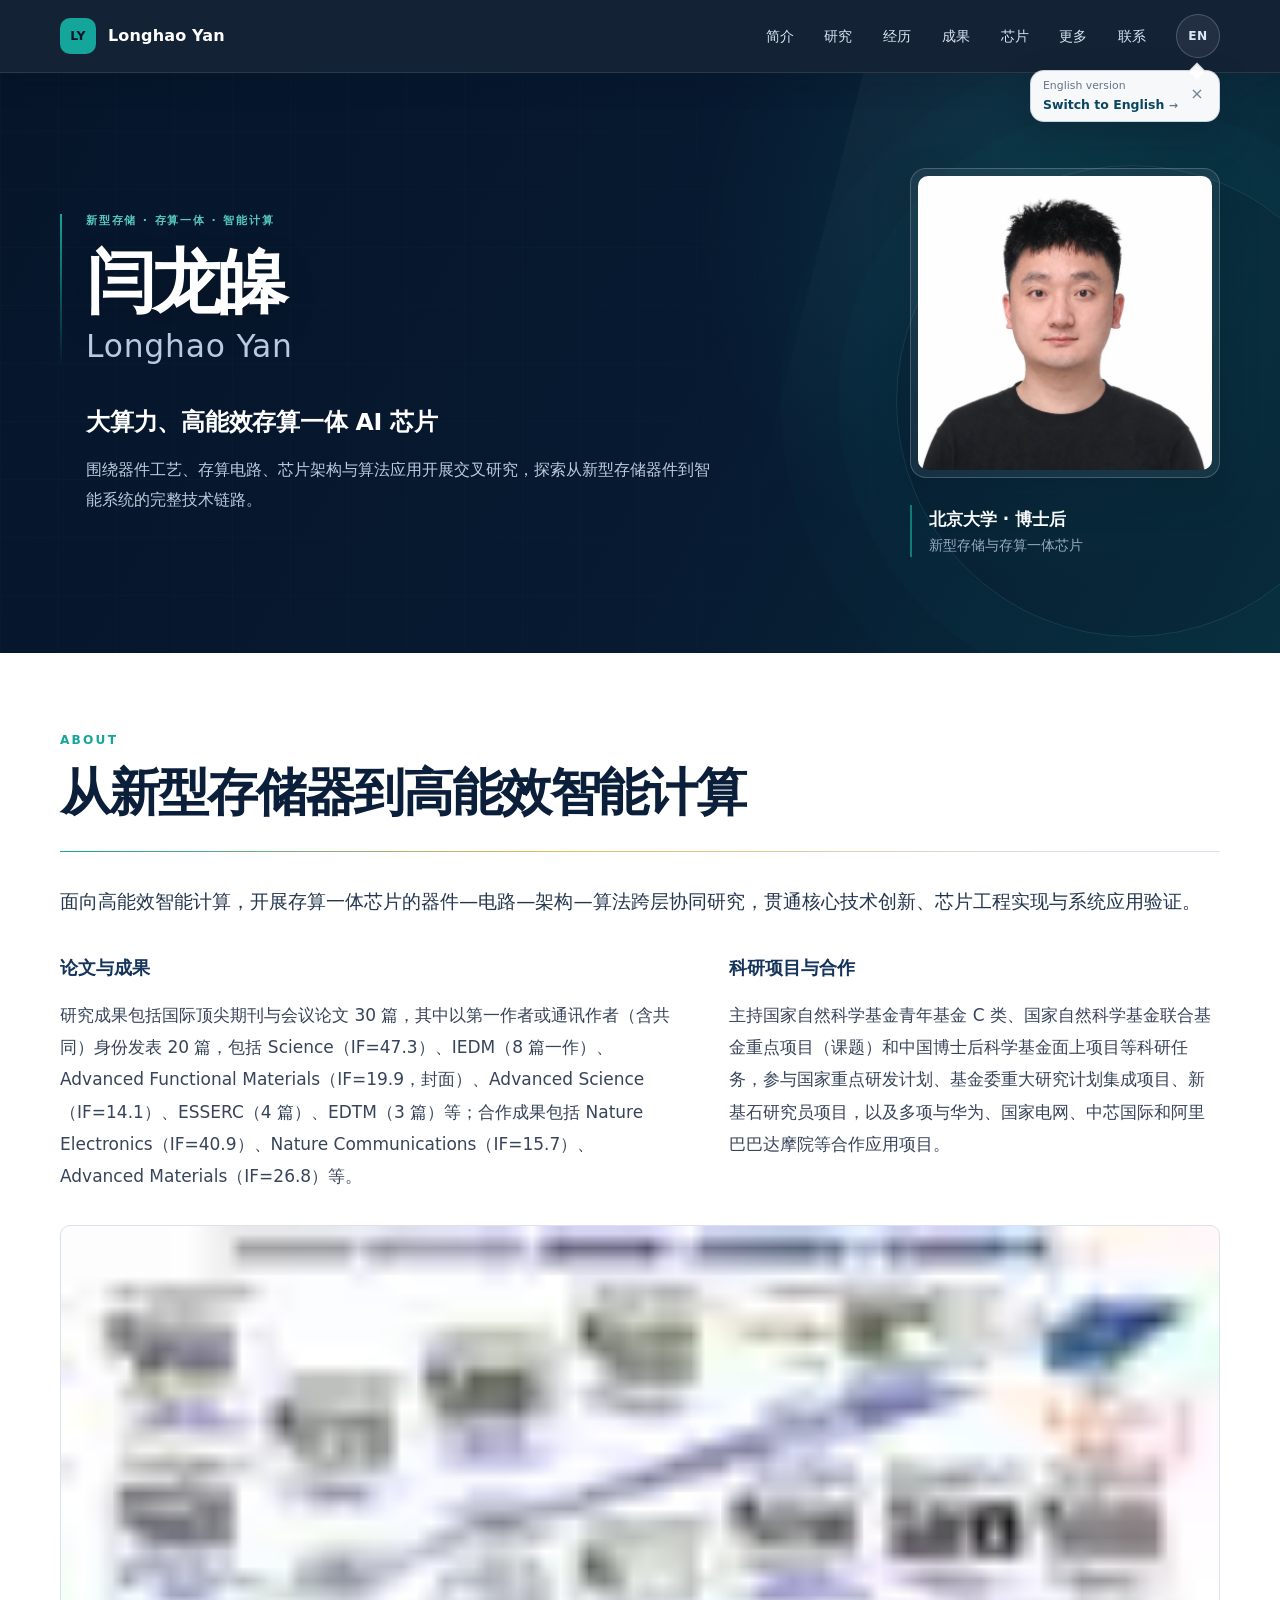
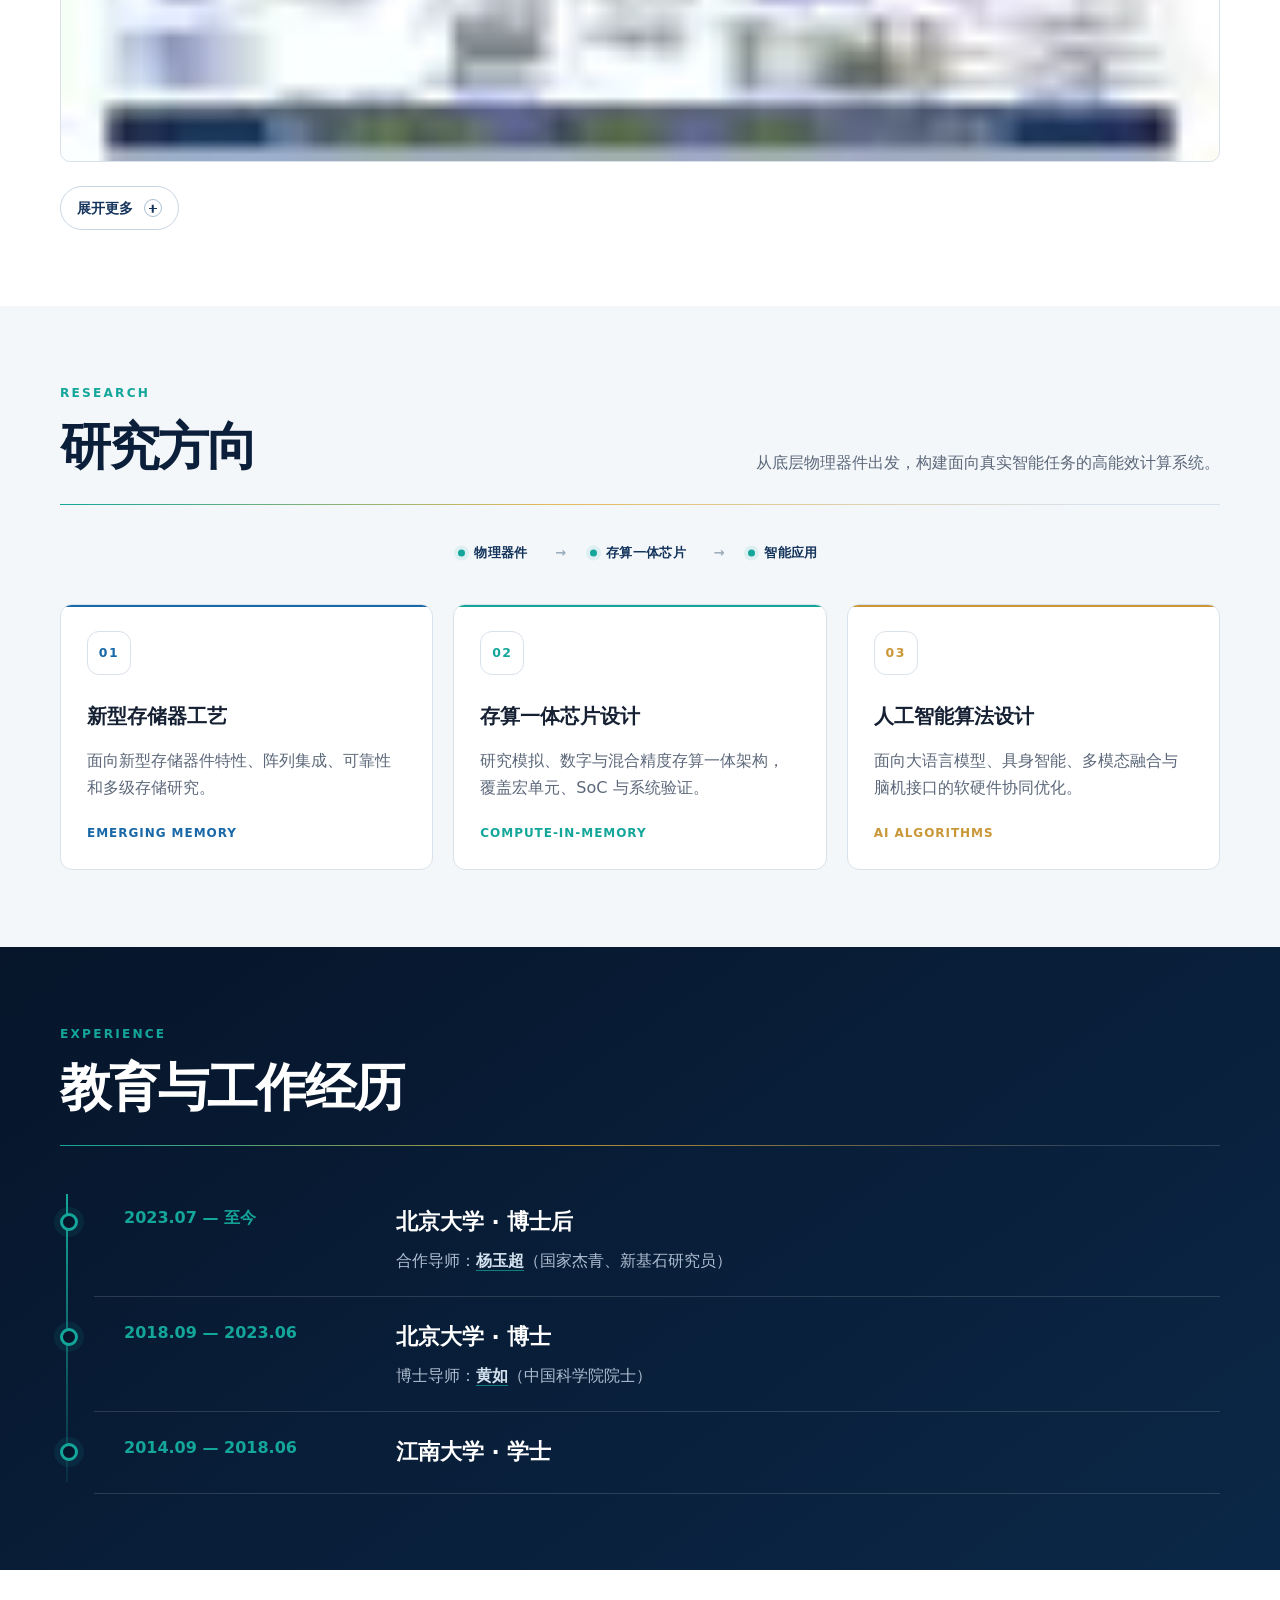
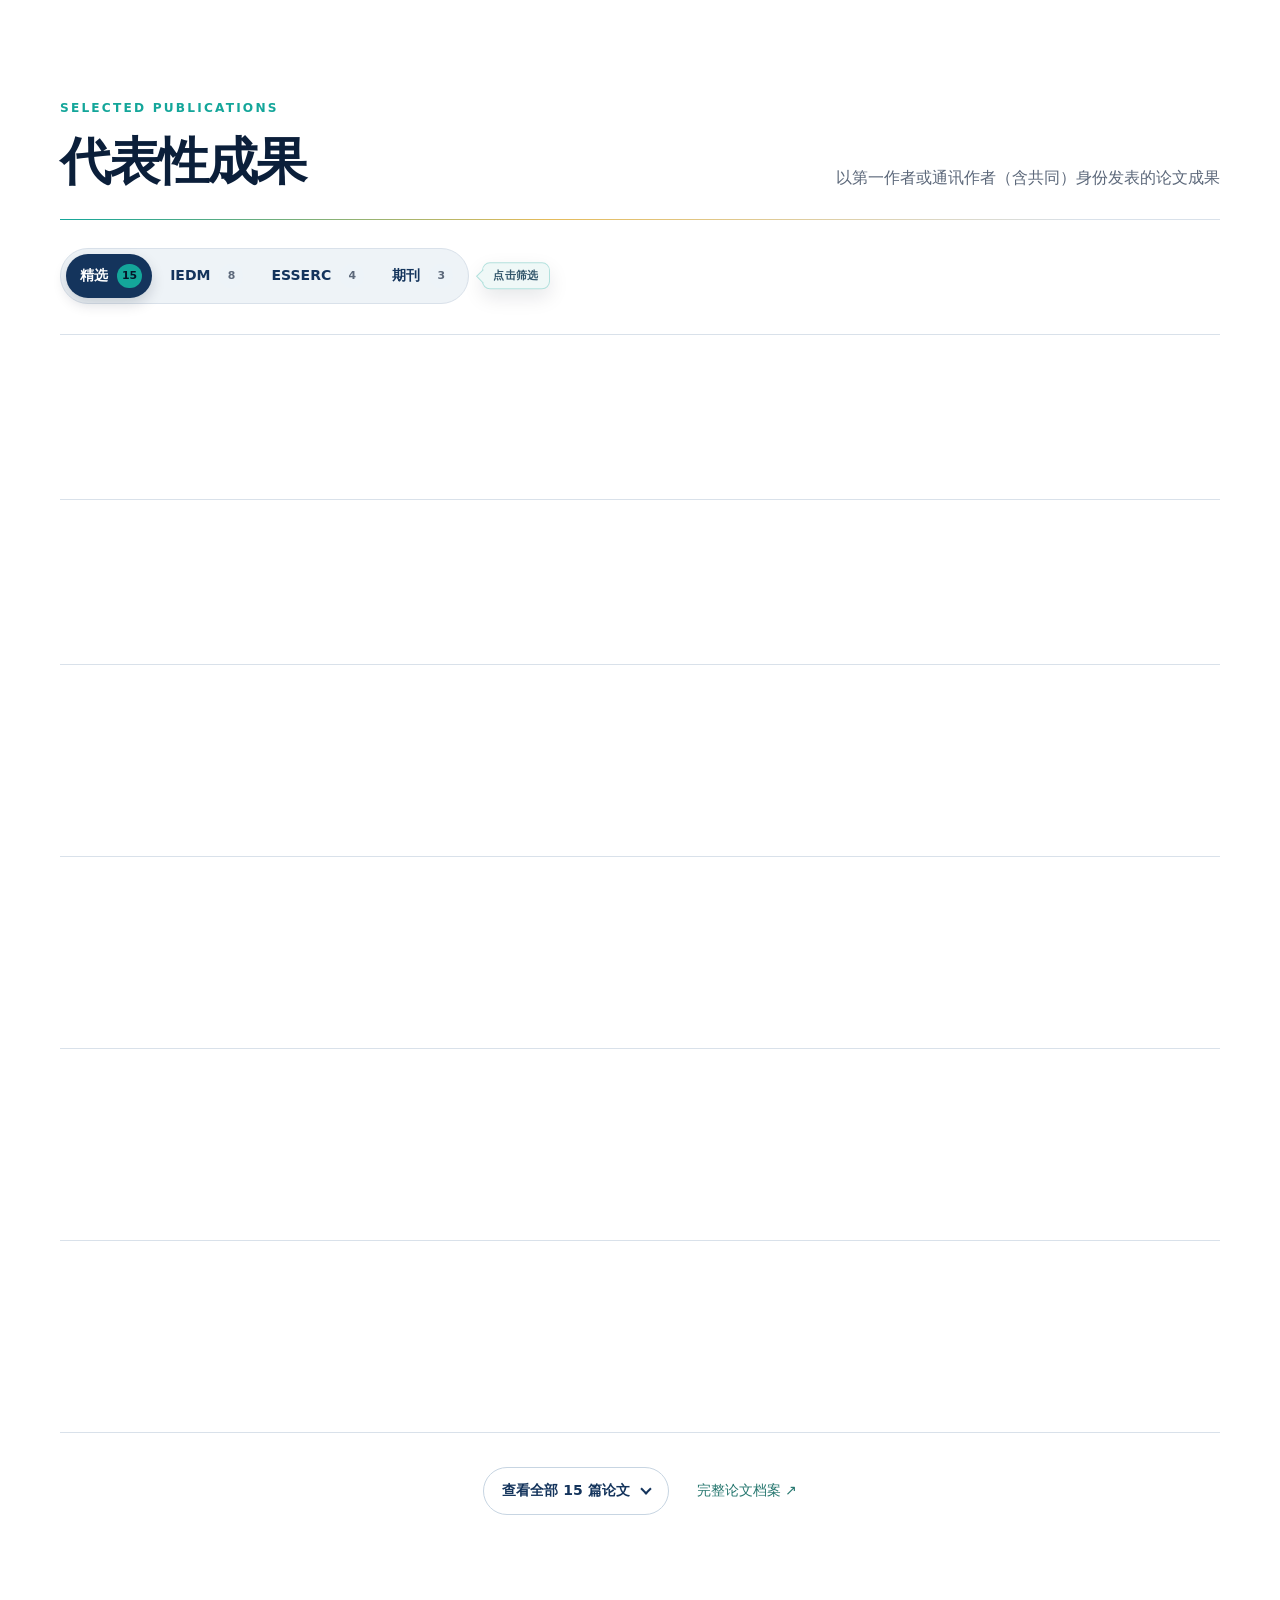
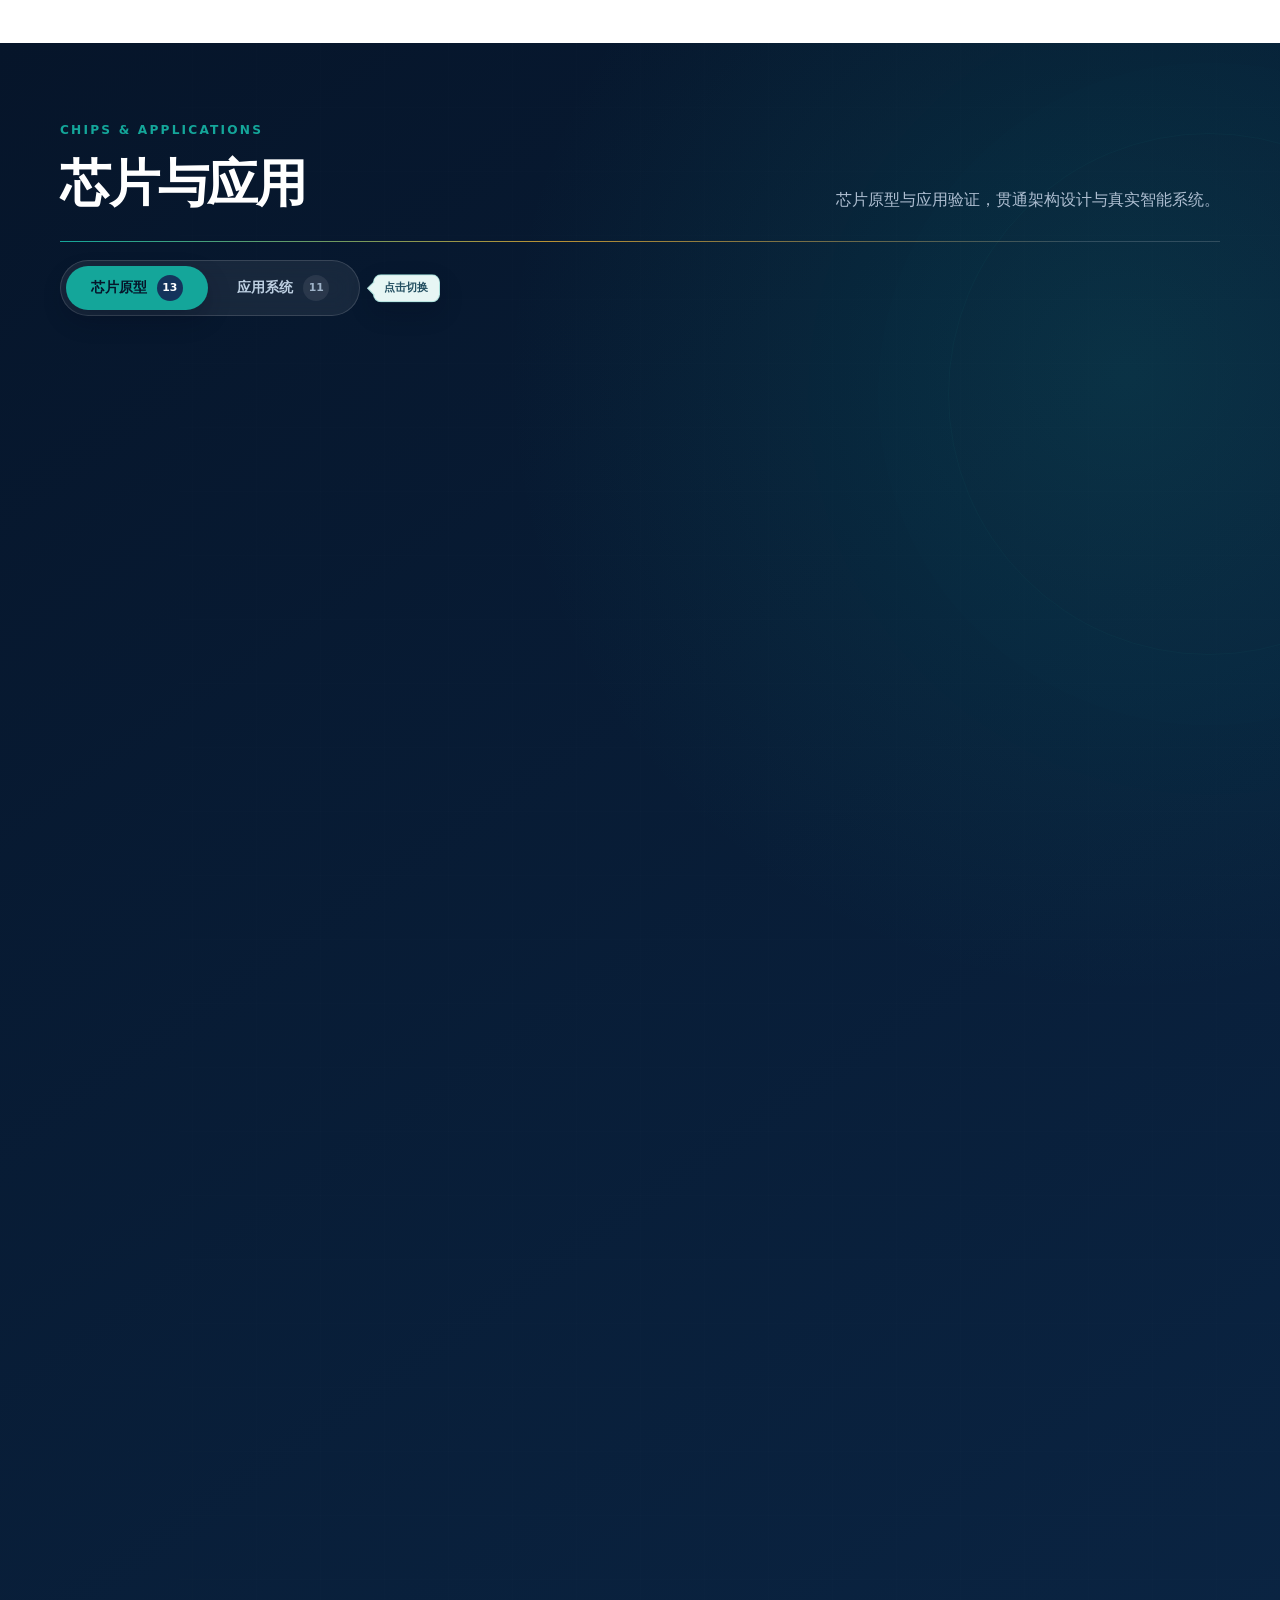
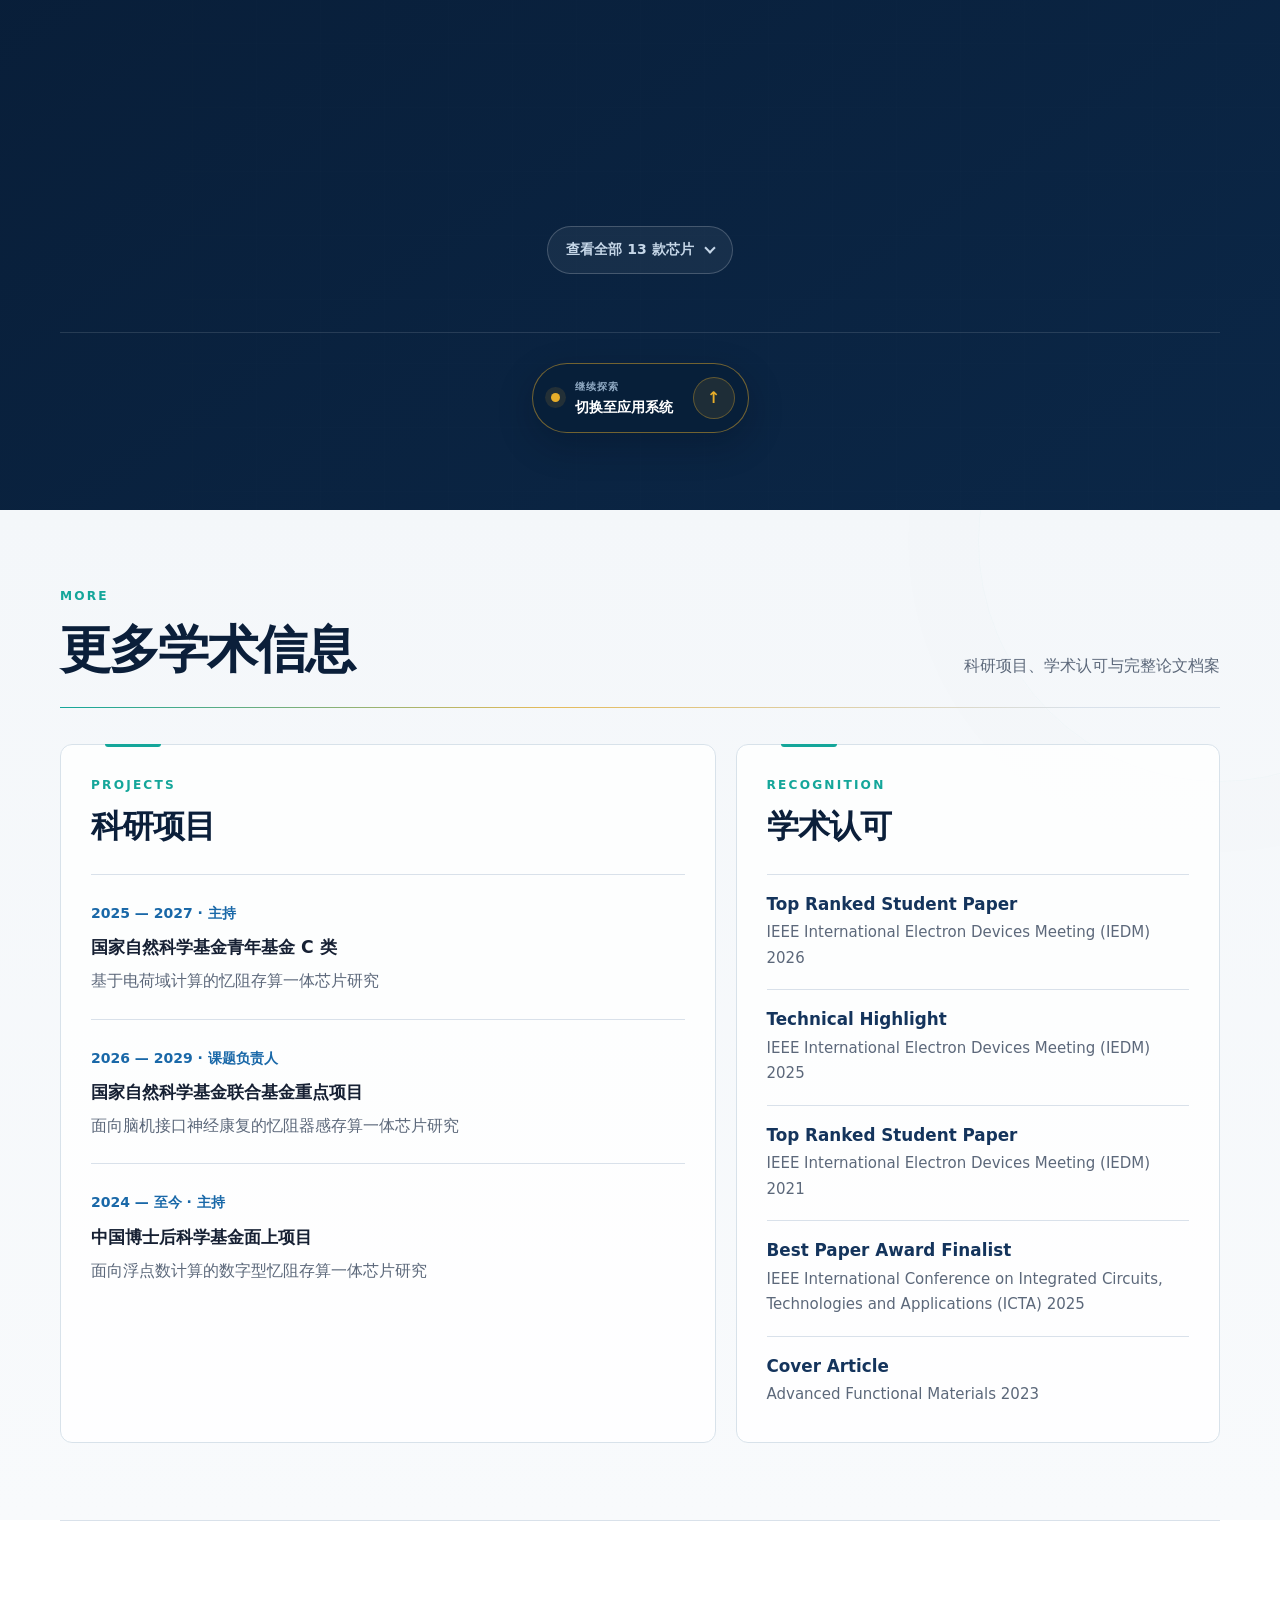
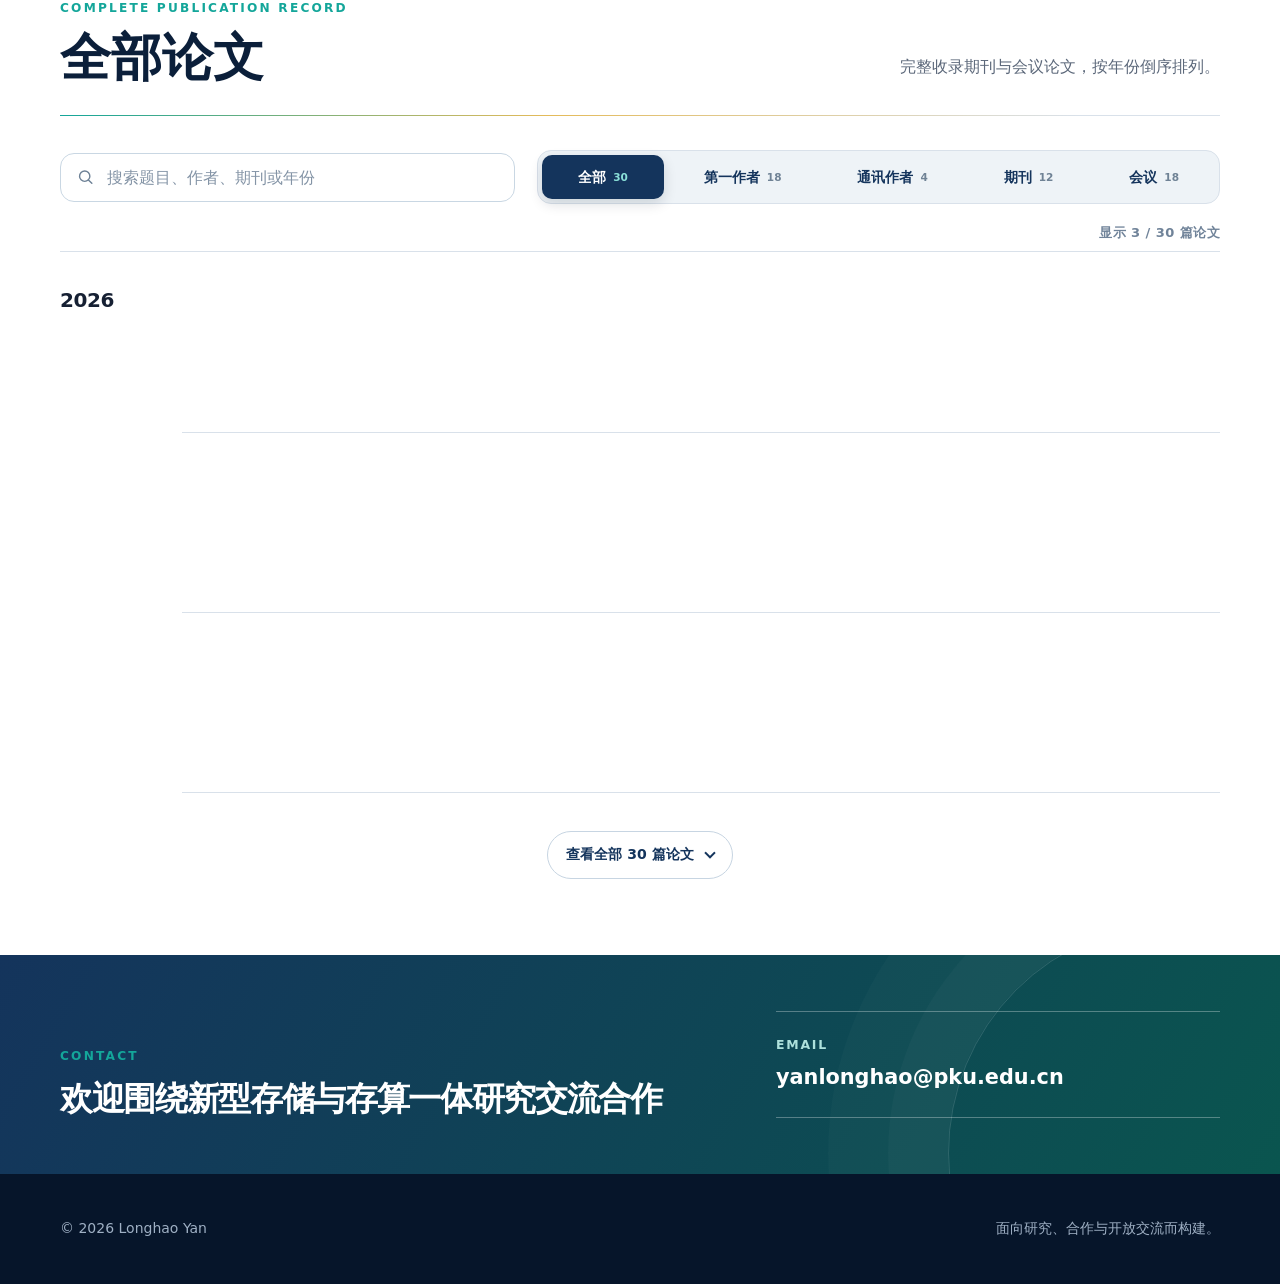
==== commit 258e997f: "Remove research progress image zoom controls" ====
--- a/index.html
+++ b/index.html
@@ -31,7 +31,7 @@
   <link rel="alternate" hreflang="en" href="https://yanlonghao.com/?lang=en">
   <link rel="alternate" hreflang="x-default" href="https://yanlonghao.com/">
   <link rel="icon" href="assets/images/favicon.svg" type="image/svg+xml">
-  <link rel="stylesheet" href="assets/css/styles.css?v=77">
+  <link rel="stylesheet" href="assets/css/styles.css?v=79">
   <title>Longhao Yan | 闫龙皞</title>
   <script type="application/ld+json">
     {
@@ -157,17 +157,6 @@
               <img data-about-progress-image src="assets/images/about/research-progress.webp?v=7" alt="忆阻存算一体 AI 芯片研究进展" data-i18n-alt="aboutProgressAlt" width="2000" height="925" loading="eager" fetchpriority="high" decoding="async">
             </picture>
           </figure>
-          <button class="progress-open reading-link" type="button" data-i18n="progressOpen">放大查看研究进展 ↗</button>
-          <dialog class="progress-dialog" aria-labelledby="progress-dialog-title">
-            <div class="progress-toolbar">
-              <h2 id="progress-dialog-title" data-i18n="progressTitle">研究进展</h2>
-              <button class="progress-zoom" type="button" aria-pressed="false" data-i18n="progressZoom">放大 / 适应窗口</button>
-              <button class="progress-close" type="button" autofocus data-i18n="progressClose">关闭 ×</button>
-            </div>
-            <div class="progress-viewport" tabindex="0" role="region" aria-label="研究进展图片" data-i18n-aria-label="progressTitle">
-              <img data-progress-large data-src="assets/images/about/research-progress.webp?v=7" width="2000" height="925" alt="研究进展" data-i18n-alt="aboutProgressAlt">
-            </div>
-          </dialog>
           <div class="about-more" id="about-more" hidden>
             <p data-i18n="aboutParagraph2">相关研究成果持续获得学术界和工业界认可。本人在微电子领域旗舰会议 IEDM 上以第一作者（含共同）发表或已接收 8 篇论文，获选 Top Ranked Student Paper（IEDM 2021、2026）、Technical Highlight（IEDM 2025）和 Best Paper Award Finalist（ICTA 2025）。《科学》杂志高度评价神经动力学工作“代表了一种物理驱动计算的理念转变”（Science 2026）。相关合作工作入选智源人工智能研究院发布的“2020 年人工智能十大进展”（IEDM 2020），被《Nature Reviews Electrical Engineering》权威综述列为存内计算硬件感知神经架构搜索的代表性框架（Sci. China Inf. Sci. 2021），被 IBM Research &amp; IEEE Fellow 的 Abu Sebastian 教授列为存内动力学计算的典型技术案例（Adv. Mater. 2022）。与华为合作研究成果获得华为计算产品线最佳技术合作奖（MICRO 2024）。</p>
           </div>
@@ -954,7 +943,7 @@
       <p data-i18n="footerTagline">Built for research, collaboration and open exchange.</p>
     </div>
   </footer>
-  <script src="assets/js/site.js?v=49" defer></script>
+  <script src="assets/js/site.js?v=51" defer></script>
   <script src="assets/js/publications.js?v=36" defer></script>
 </body>
 </html>
--- a/assets/css/styles.css
+++ b/assets/css/styles.css
@@ -998,8 +998,7 @@
 .about-progress { margin-top: 32px; border-color: var(--line); border-radius: 10px; box-shadow: none; }
 .reading-link { display: inline-flex; align-items: center; min-height: 44px; padding: 8px 0; color: #26776f; background: none; border: 0; font: inherit; font-size: 0.84rem; text-decoration: none; cursor: pointer; }
 .reading-link:hover { text-decoration: underline; text-underline-offset: 5px; }
-.reading-link:focus-visible, .progress-dialog button:focus-visible, .progress-viewport:focus-visible { outline: 2px solid #087f76; outline-offset: 3px; }
-.progress-open { display: flex; margin-top: 6px; }
+.reading-link:focus-visible { outline: 2px solid #087f76; outline-offset: 3px; }
 .publication-more-wrap { flex-wrap: wrap; gap: 16px 28px; }
 .research-card { min-height: 240px; padding: 26px; border-radius: 12px; box-shadow: none; background: var(--white); }
 .research-card::after { display: none; }
@@ -1015,16 +1014,6 @@
 .contact { padding-block: 56px; }
 .contact h2 { font-size: clamp(1.7rem, 2.6vw, 2.4rem); }
 .paper-abstract > p:not(.detail-label) { max-width: 75ch; }
-.progress-modal-open { overflow: hidden; }
-.progress-dialog { width: min(1400px, calc(100vw - 32px)); max-width: none; max-height: 92dvh; padding: 0; border: 0; border-radius: 12px; color: var(--ink); background: white; box-shadow: 0 24px 80px #0005; }
-.progress-dialog::backdrop { background: #06152ad9; }
-.progress-toolbar { display: flex; align-items: center; gap: 12px; padding: 12px 20px; border-bottom: 1px solid var(--line); }
-.progress-toolbar h2 { flex: 1; margin: 0; font-size: 1rem; }
-.progress-toolbar button { min-height: 44px; padding: 8px 12px; border: 1px solid var(--line); border-radius: 6px; background: white; color: var(--ink); font: inherit; font-size: 0.84rem; cursor: pointer; }
-.progress-zoom[aria-pressed="true"] { background: #e8f5f3; }
-.progress-viewport { max-height: calc(92dvh - 82px); overflow: auto; overscroll-behavior: contain; }
-.progress-viewport img { width: 100%; height: auto; }
-.progress-dialog.is-zoomed img { width: 2000px; max-width: none; }
 @media (min-width: 981px) {
   .hero-content { min-height: 580px; padding-block: 68px; }
   .hero h1 { font-size: clamp(3.5rem, 5.5vw, 5rem); }
@@ -1052,9 +1041,6 @@
   .archive-filters { display: grid; grid-template-columns: repeat(3, minmax(0, 1fr)); overflow: visible; gap: 4px; }
   .archive-filters button { padding-inline: 5px; white-space: normal; }
   .more-panel { padding: 24px 20px; }
-  .progress-toolbar { flex-wrap: wrap; padding: 10px 12px; gap: 8px; }
-  .progress-toolbar h2 { flex-basis: 100%; }
-  .progress-viewport { max-height: calc(92dvh - 115px); }
   .archive-shortcut { justify-content: center; }
 }
 
@@ -1089,7 +1075,7 @@
 .research-card .card-label { font-size: 0.75rem; letter-spacing: 0.08em; }
 .honor-list .honor-source { font-size: 0.9375rem; line-height: 1.7; }
 .archive-search input { font-size: 1rem; }
-.publication-filters button, .archive-filters button, #publications .paper-toggle, .about-toggle, .content-more-button, .reading-link, .showcase-filters button, .progress-toolbar button { font-size: 0.875rem; }
+.publication-filters button, .archive-filters button, #publications .paper-toggle, .about-toggle, .content-more-button, .reading-link, .showcase-filters button { font-size: 0.875rem; }
 .archive-results { font-size: 0.8125rem; }
 @media (max-width: 640px) {
   .publication-filters button, .archive-filters button { font-size: 0.8125rem; }
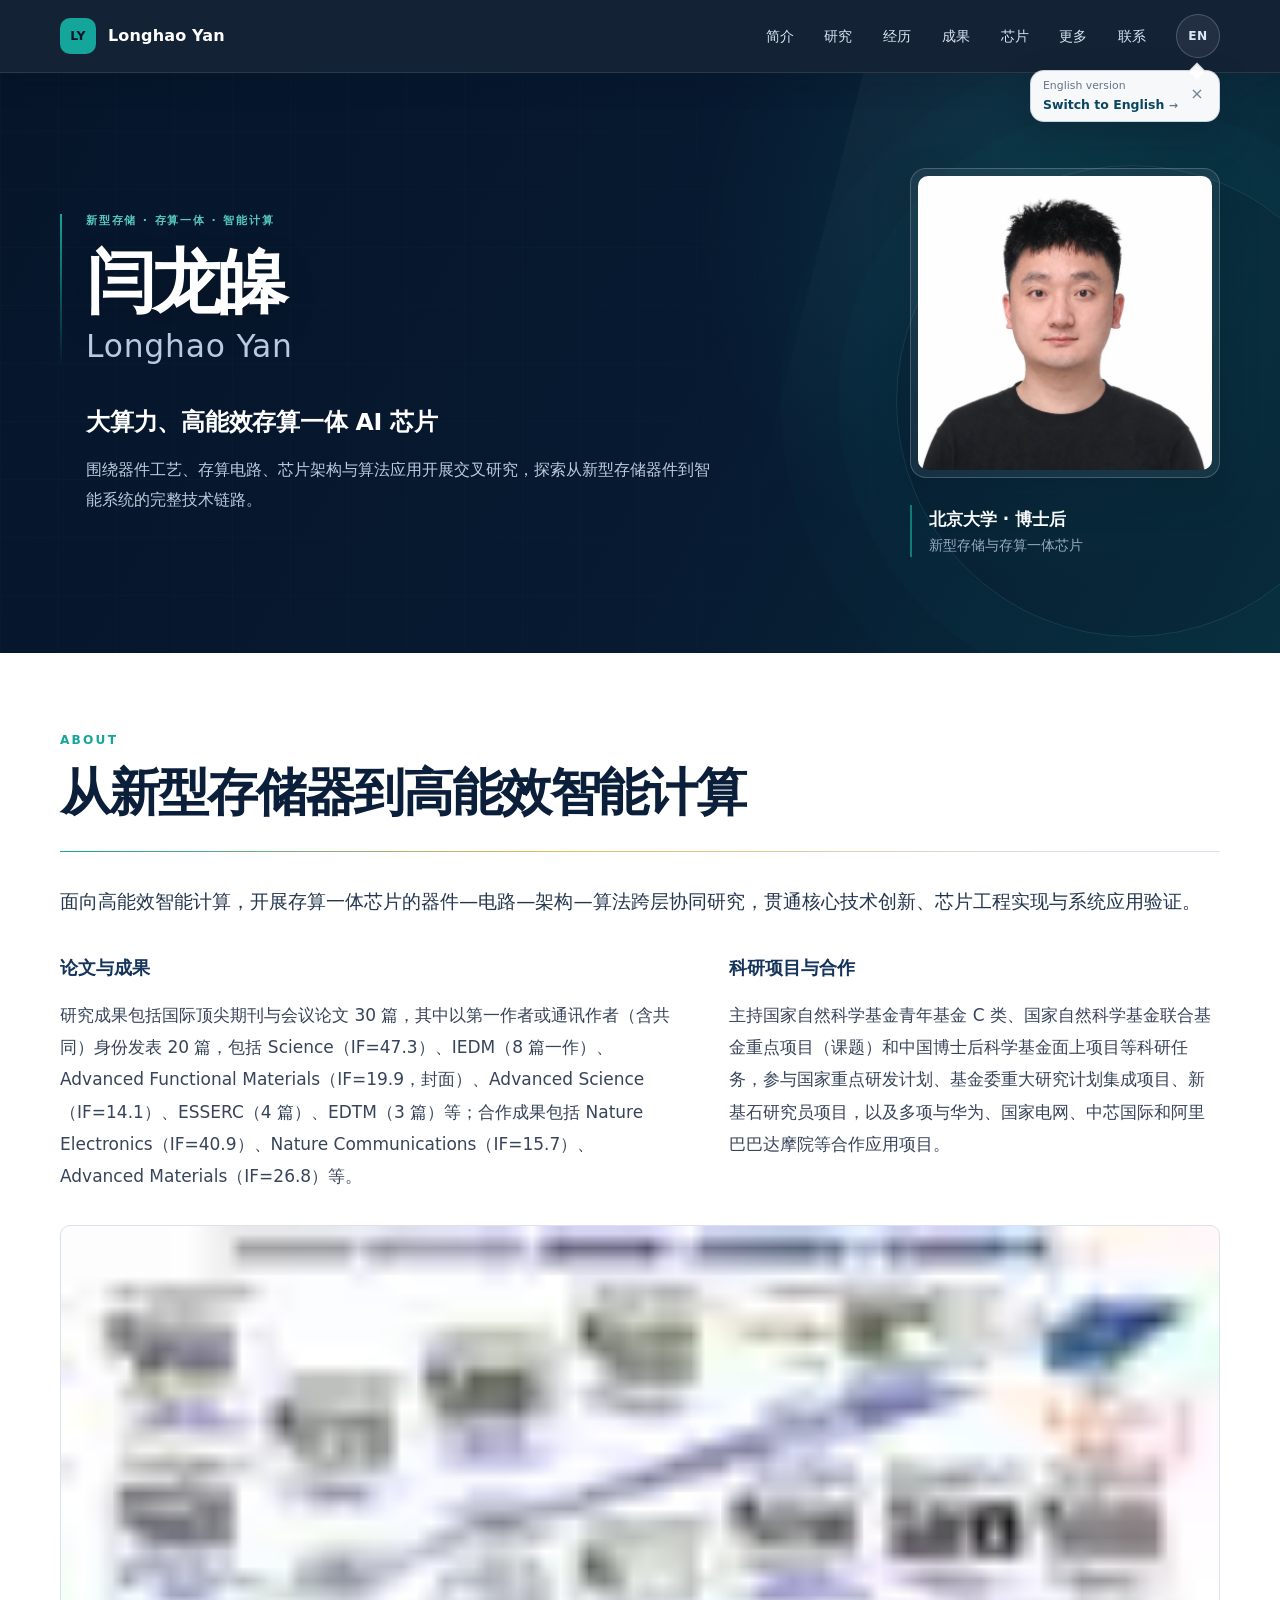
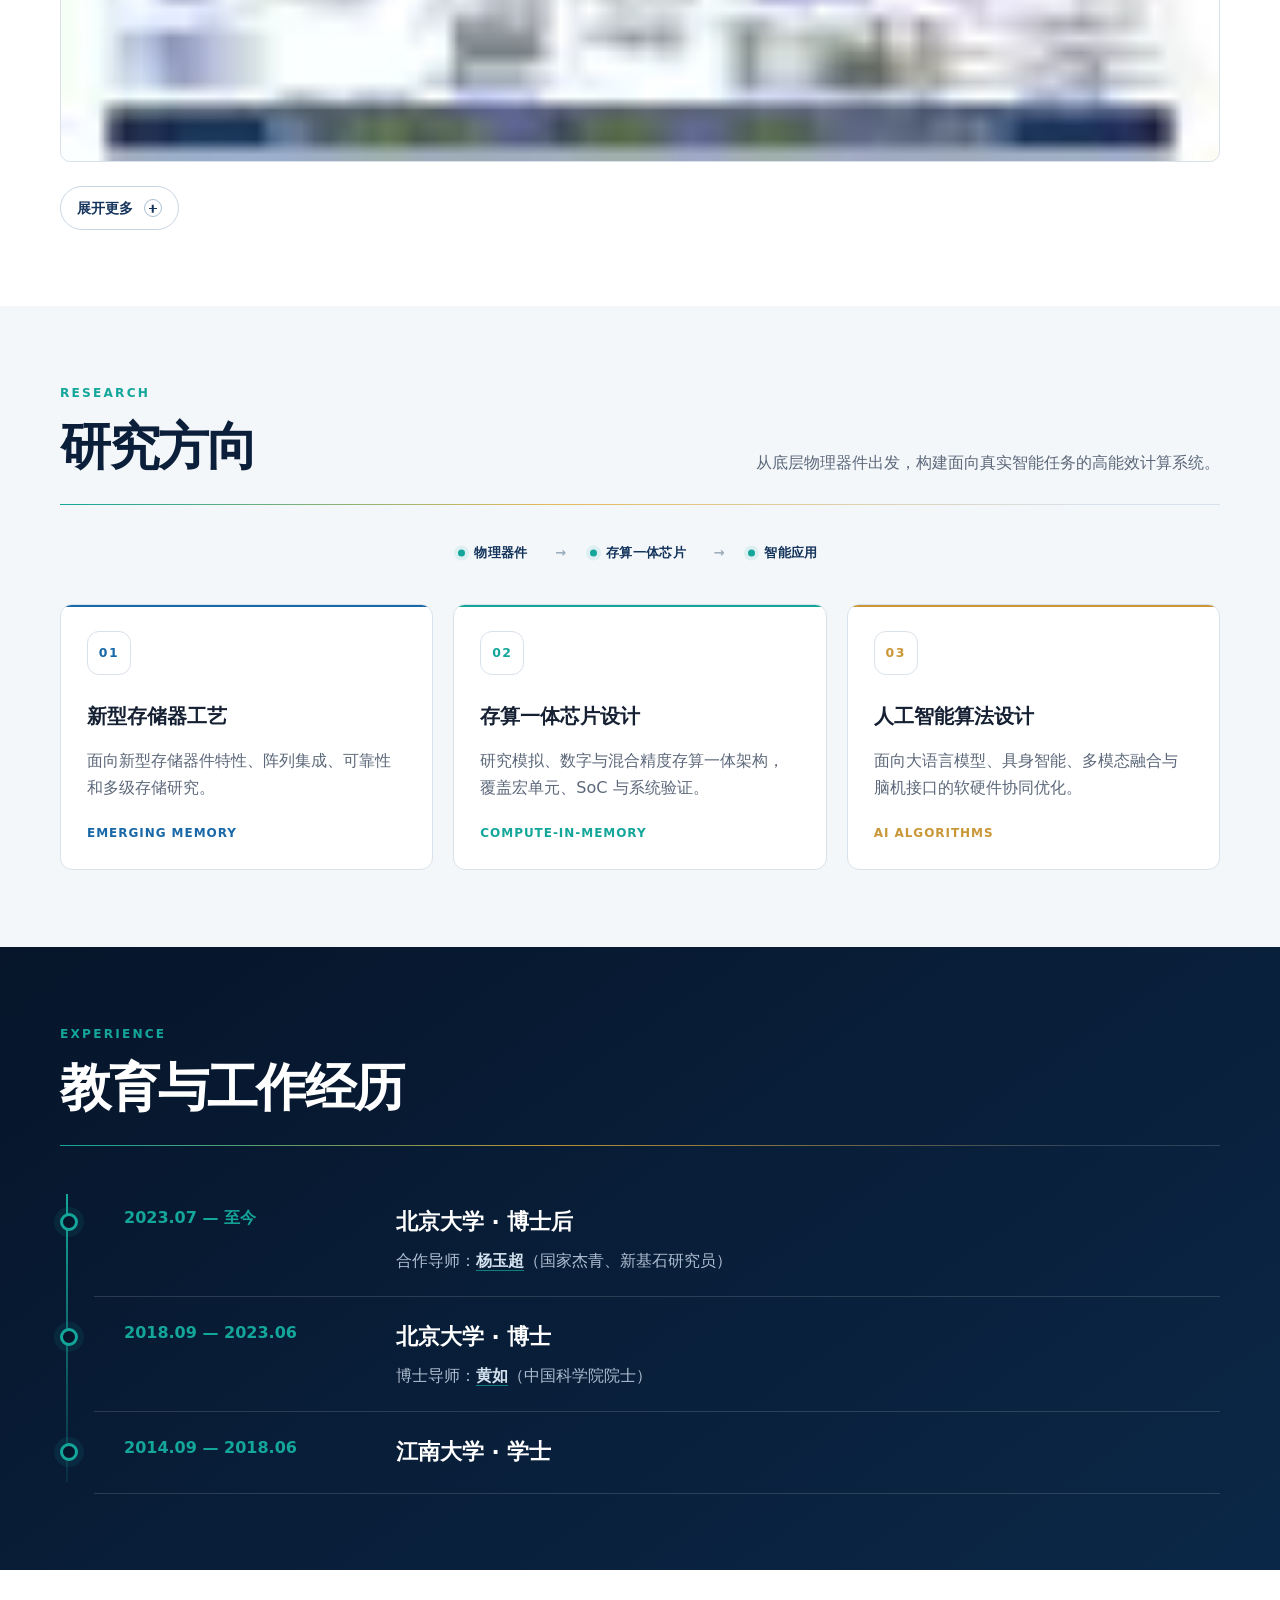
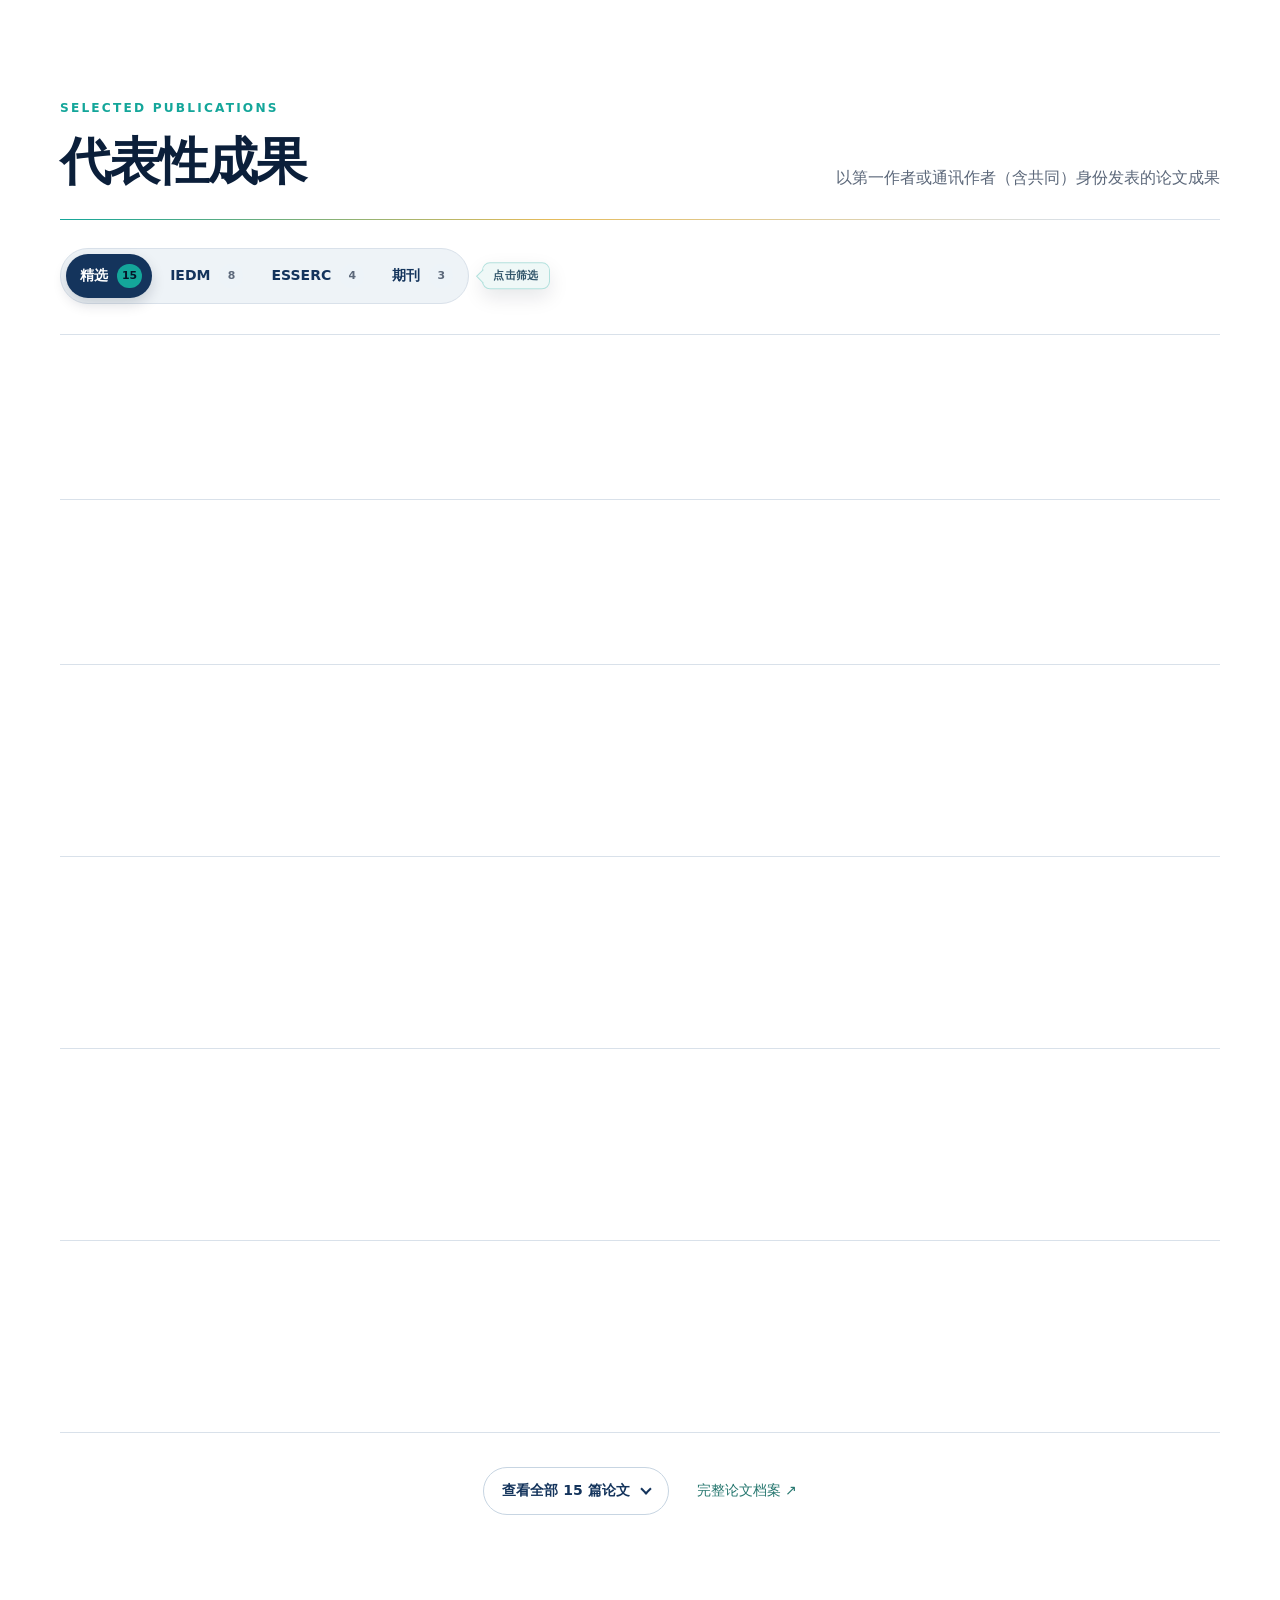
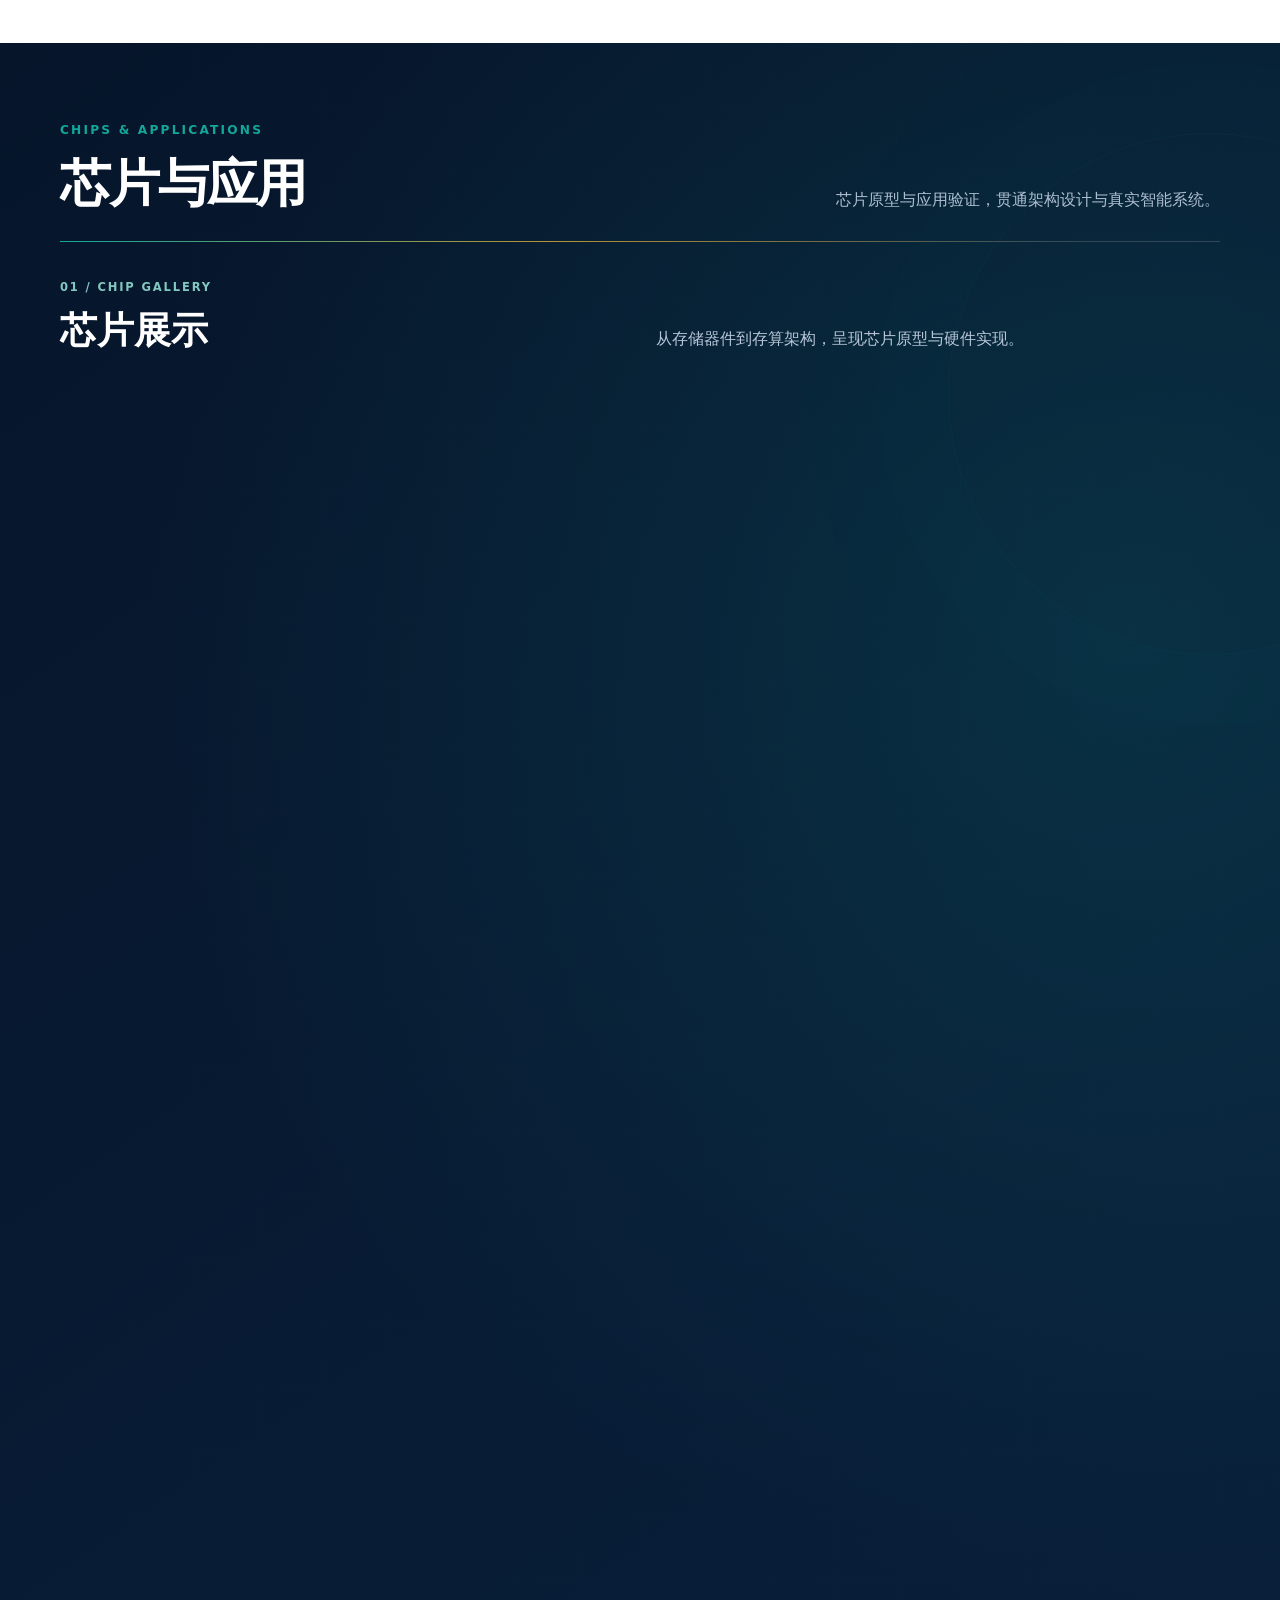
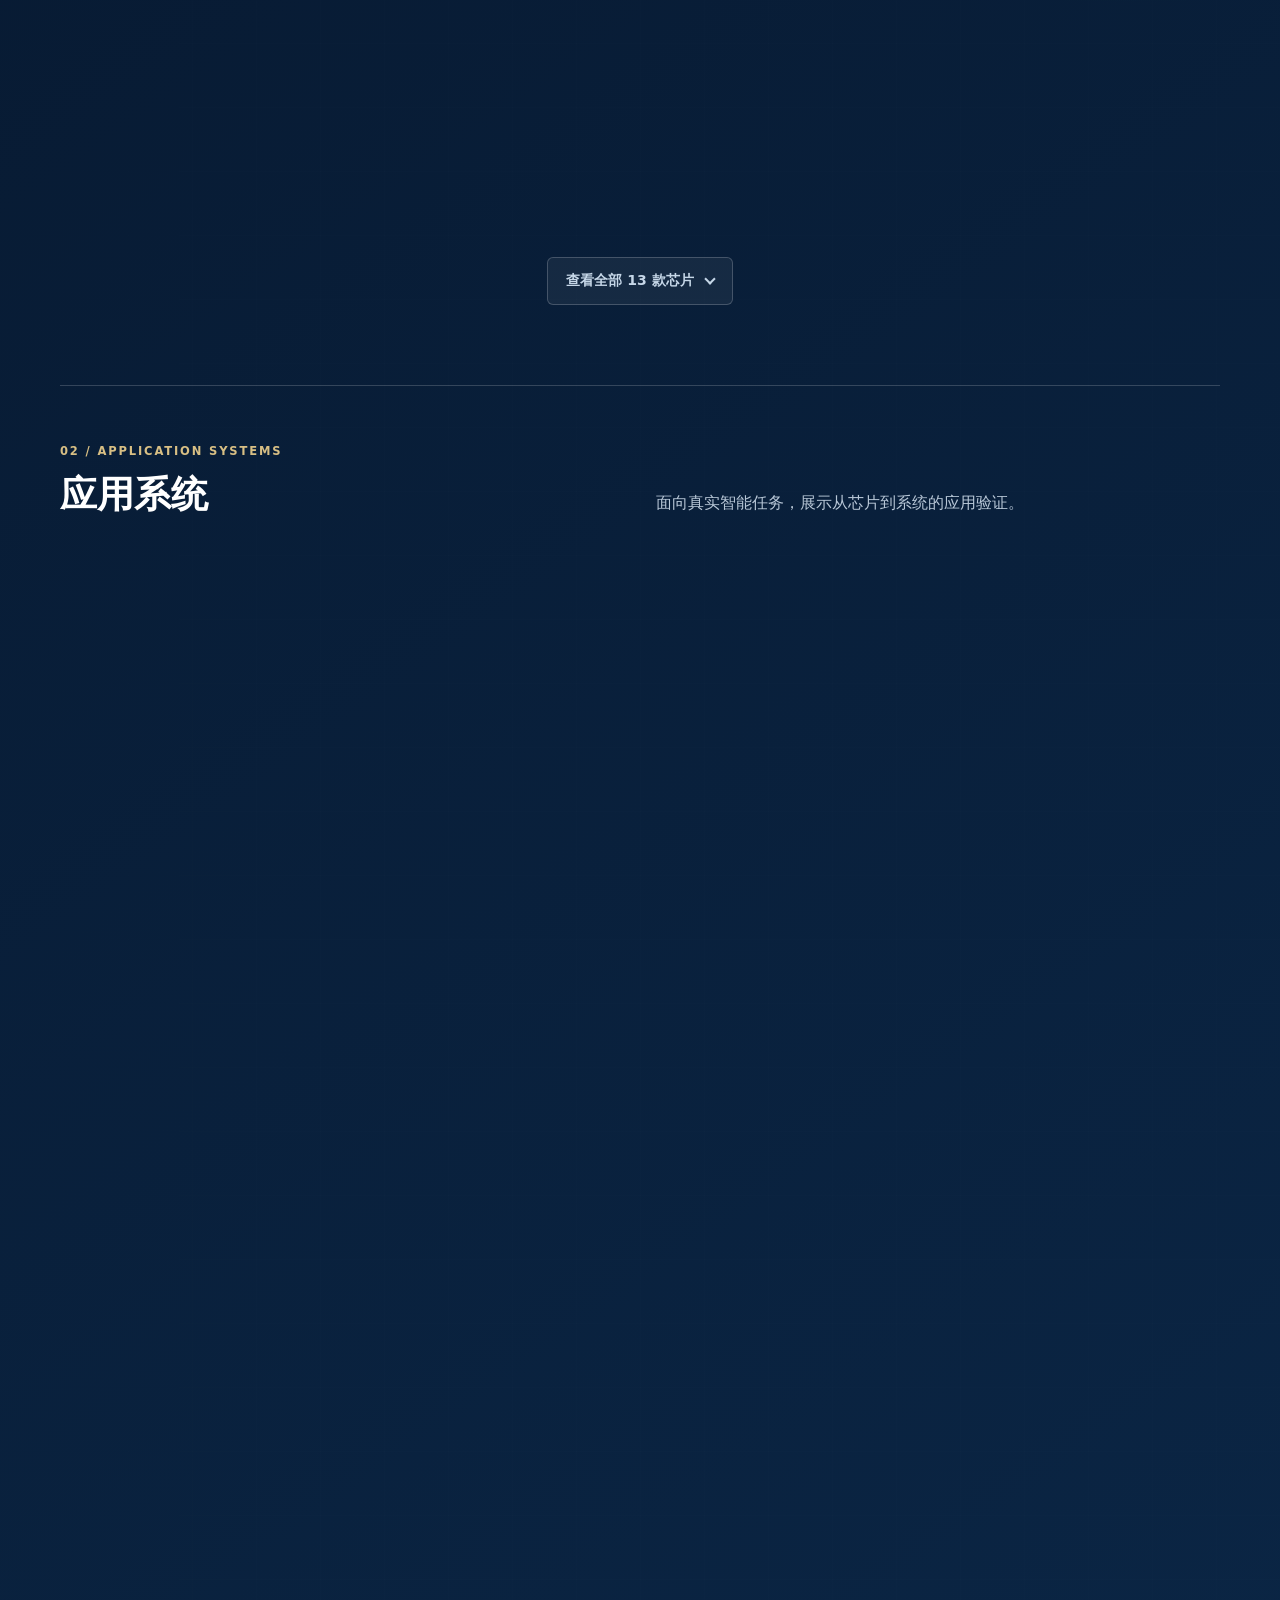
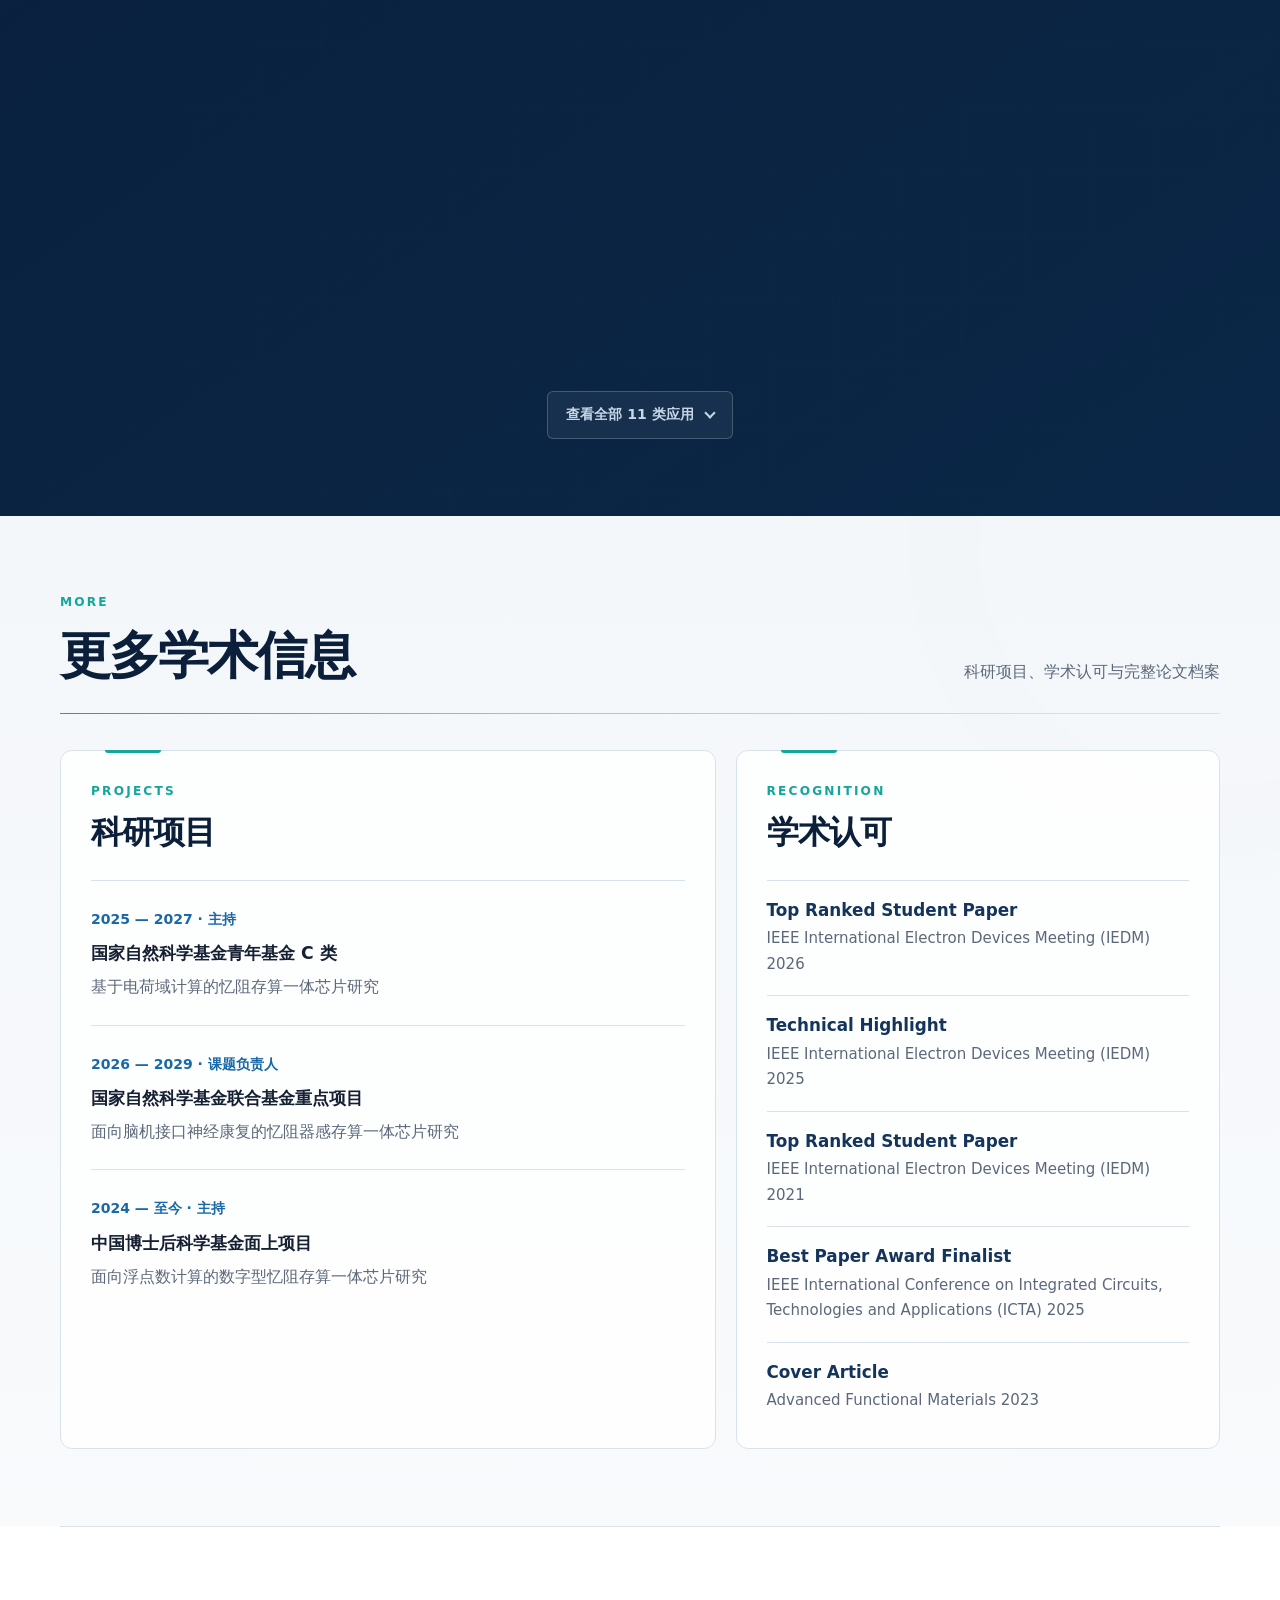
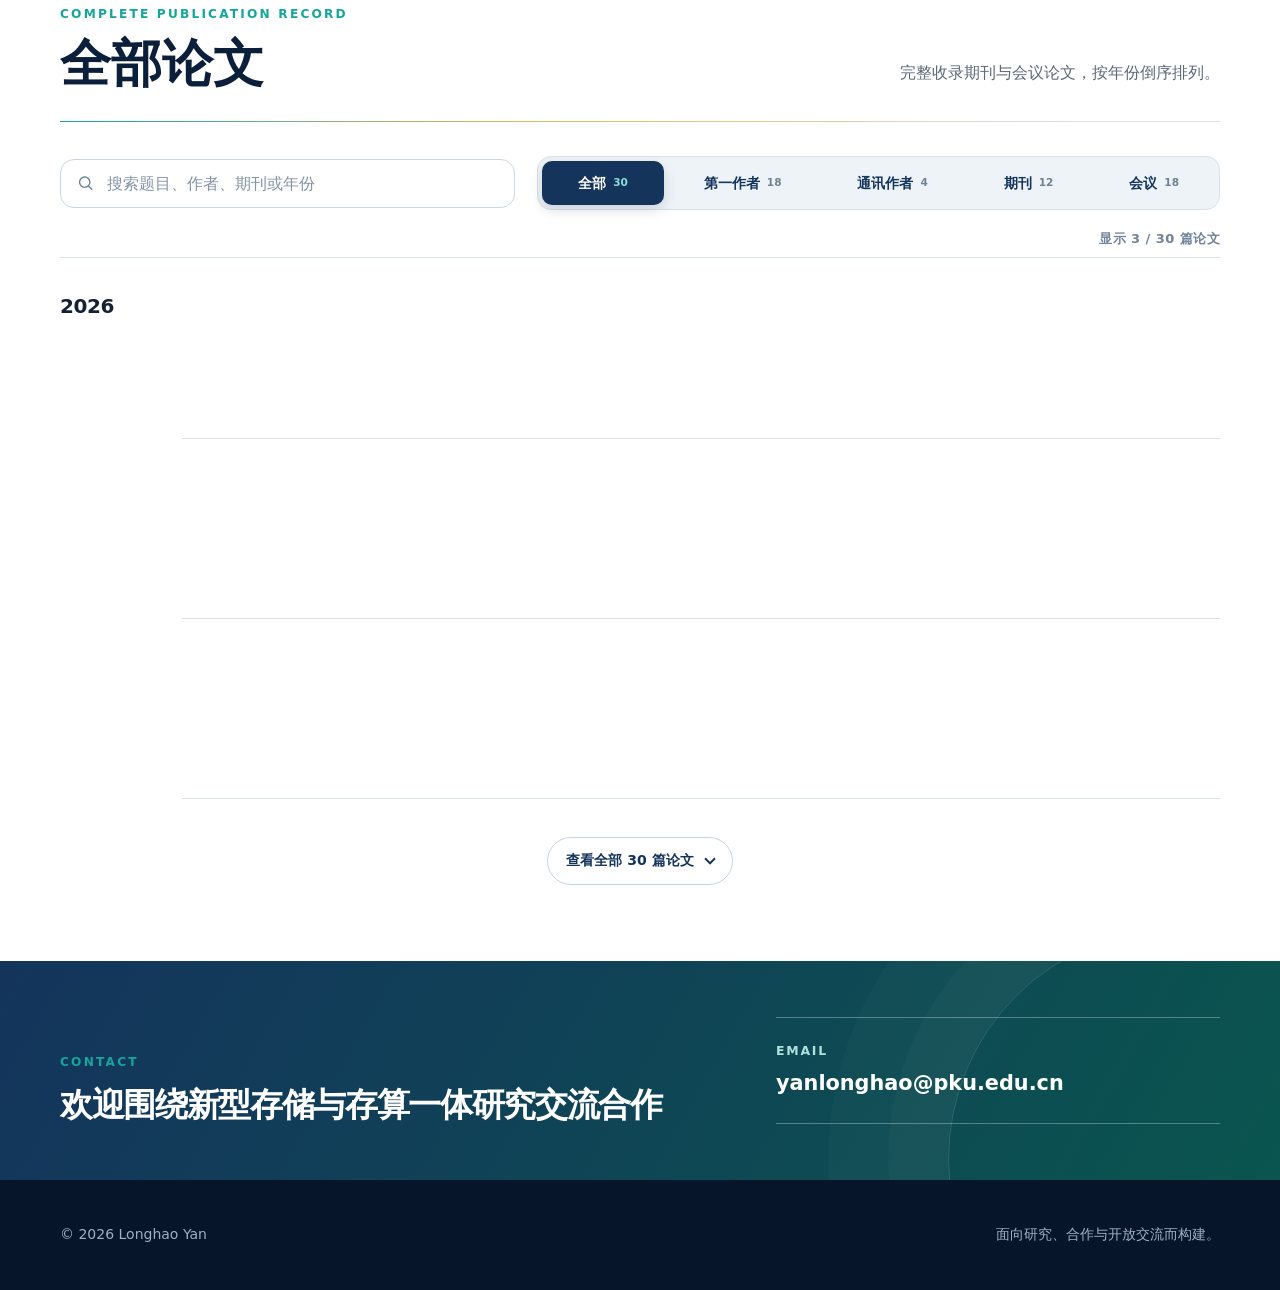
==== commit a4c0771a: "Present chip gallery and applications in separate sections" ====
--- a/index.html
+++ b/index.html
@@ -31,7 +31,7 @@
   <link rel="alternate" hreflang="en" href="https://yanlonghao.com/?lang=en">
   <link rel="alternate" hreflang="x-default" href="https://yanlonghao.com/">
   <link rel="icon" href="assets/images/favicon.svg" type="image/svg+xml">
-  <link rel="stylesheet" href="assets/css/styles.css?v=79">
+  <link rel="stylesheet" href="assets/css/styles.css?v=81">
   <title>Longhao Yan | 闫龙皞</title>
   <script type="application/ld+json">
     {
@@ -632,14 +632,12 @@
           </div>
           <p data-i18n="systemsIntro">芯片原型与应用验证，贯通架构设计与真实智能系统。</p>
         </div>
-        <div class="filter-control-row showcase-filter-row">
-          <div class="showcase-filters" role="group" aria-label="芯片与应用分类筛选" data-i18n-aria-label="systemsFilterLabel">
-            <button class="is-active" type="button" data-showcase-filter="chips" aria-pressed="true"><span data-i18n="systemsFilterChips">芯片原型</span><small>13</small></button>
-            <button type="button" data-showcase-filter="applications" aria-pressed="false"><span data-i18n="systemsFilterApplications">应用系统</span><small>11</small></button>
-          </div>
-          <span class="filter-coachmark is-dark" data-filter-coachmark="systems"><span data-i18n="systemsFilterHint">点击切换</span></span>
-        </div>
-        <div class="showcase-grid" id="showcase-grid">
+        <div class="showcase-collection" id="chip-prototypes" aria-labelledby="chips-heading">
+          <div class="collection-heading">
+            <div><p class="collection-kicker">01 / CHIP GALLERY</p><h3 id="chips-heading" data-i18n="systemsFilterChips">芯片展示</h3></div>
+            <p data-i18n="systemsChipsIntro">从存储器件到存算架构，呈现芯片原型与硬件实现。</p>
+          </div>
+        <div class="showcase-grid" id="chips-grid">
           <figure class="showcase-card" data-showcase-item="chips">
             <a class="showcase-media" href="https://www.science.org/doi/10.1126/science.aee6277" target="_blank" rel="noopener" data-i18n-aria-label="systemsOpenPaper">
               <picture>
@@ -647,7 +645,7 @@
                 <img src="assets/images/chips/chip-08.webp?v=2" alt="面向神经动力学的忆阻存算一体芯片" data-i18n-alt="chip08Title" width="607" height="616" loading="lazy" decoding="async">
               </picture>
             </a>
-            <figcaption><span class="showcase-index">C01</span><div><h3 data-i18n="chip08Title">面向神经动力学的忆阻存算一体芯片</h3><p><span class="showcase-source showcase-source-featured">Science · 2026</span><span>144 Kb</span><span data-i18n="levelMacro">Macro 级</span></p></div></figcaption>
+            <figcaption><span class="showcase-index">C01</span><div><h3><a href="https://www.science.org/doi/10.1126/science.aee6277" target="_blank" rel="noopener" data-i18n="chip08Title">面向神经动力学的忆阻存算一体芯片</a></h3><p><span class="showcase-source showcase-source-featured">Science · 2026</span><span>144 Kb</span><span data-i18n="levelMacro">Macro 级</span></p></div></figcaption>
           </figure>
           <figure class="showcase-card" data-showcase-item="chips">
             <div class="showcase-media">
@@ -683,7 +681,7 @@
                 <img src="assets/images/chips/chip-01.webp?v=2" alt="面向多模态融合的忆阻存算一体芯片" data-i18n-alt="chip01Title" width="517" height="487" loading="lazy" decoding="async">
               </picture>
             </a>
-            <figcaption><span class="showcase-index">C05</span><div><h3 data-i18n="chip01Title">面向多模态融合的忆阻存算一体芯片</h3><p><span class="showcase-source">IEDM · 2025</span><span>9 Mb</span><span data-i18n="levelSoC">SoC 级</span></p></div></figcaption>
+            <figcaption><span class="showcase-index">C05</span><div><h3><a href="https://ieeexplore.ieee.org/document/11353552" target="_blank" rel="noopener" data-i18n="chip01Title">面向多模态融合的忆阻存算一体芯片</a></h3><p><span class="showcase-source">IEDM · 2025</span><span>9 Mb</span><span data-i18n="levelSoC">SoC 级</span></p></div></figcaption>
           </figure>
           <figure class="showcase-card" data-showcase-item="chips">
             <a class="showcase-media showcase-media-rotated" href="https://ieeexplore.ieee.org/document/11353856" target="_blank" rel="noopener" data-i18n-aria-label="systemsOpenPaper">
@@ -692,7 +690,7 @@
                 <img src="assets/images/chips/chip-02.webp?v=2" alt="面向具身学习的忆阻存算一体芯片" data-i18n-alt="chip02Title" width="340" height="826" loading="lazy" decoding="async">
               </picture>
             </a>
-            <figcaption><span class="showcase-index">C06</span><div><h3 data-i18n="chip02Title">面向具身学习的忆阻存算一体芯片</h3><p><span class="showcase-source">IEDM · 2025</span><span>8 Mb</span><span data-i18n="levelSoC">SoC 级</span></p></div></figcaption>
+            <figcaption><span class="showcase-index">C06</span><div><h3><a href="https://ieeexplore.ieee.org/document/11353856" target="_blank" rel="noopener" data-i18n="chip02Title">面向具身学习的忆阻存算一体芯片</a></h3><p><span class="showcase-source">IEDM · 2025</span><span>8 Mb</span><span data-i18n="levelSoC">SoC 级</span></p></div></figcaption>
           </figure>
           <figure class="showcase-card" data-showcase-item="chips">
             <a class="showcase-media" href="https://ieeexplore.ieee.org/document/11353523" target="_blank" rel="noopener" data-i18n-aria-label="systemsOpenPaper">
@@ -701,7 +699,7 @@
                 <img src="assets/images/chips/chip-03.webp?v=2" alt="面向混合精度计算的忆阻存算一体芯片" data-i18n-alt="chip03Title" width="1075" height="758" loading="lazy" decoding="async">
               </picture>
             </a>
-            <figcaption><span class="showcase-index">C07</span><div><h3 data-i18n="chip03Title">面向混合精度计算的忆阻存算一体芯片</h3><p><span class="showcase-source">IEDM · 2025 / ESSERC · 2026</span><span>256 Kb</span><span data-i18n="levelMacro">Macro 级</span></p></div></figcaption>
+            <figcaption><span class="showcase-index">C07</span><div><h3><a href="https://ieeexplore.ieee.org/document/11353523" target="_blank" rel="noopener" data-i18n="chip03Title">面向混合精度计算的忆阻存算一体芯片</a></h3><p><span class="showcase-source">IEDM · 2025 / ESSERC · 2026</span><span>256 Kb</span><span data-i18n="levelMacro">Macro 级</span></p></div></figcaption>
           </figure>
           <figure class="showcase-card" data-showcase-item="chips">
             <a class="showcase-media" href="https://ieeexplore.ieee.org/document/10873590" target="_blank" rel="noopener" data-i18n-aria-label="systemsOpenPaper">
@@ -710,7 +708,7 @@
                 <img src="assets/images/chips/chip-05.webp?v=2" alt="面向脑机解码的忆阻存算一体芯片" data-i18n-alt="chip05Title" width="1166" height="705" loading="lazy" decoding="async">
               </picture>
             </a>
-            <figcaption><span class="showcase-index">C08</span><div><h3 data-i18n="chip05Title">面向脑机解码的忆阻存算一体芯片</h3><p><span class="showcase-source">IEDM · 2024</span><span>288 Kb</span><span data-i18n="levelMacro">Macro 级</span></p></div></figcaption>
+            <figcaption><span class="showcase-index">C08</span><div><h3><a href="https://ieeexplore.ieee.org/document/10873590" target="_blank" rel="noopener" data-i18n="chip05Title">面向脑机解码的忆阻存算一体芯片</a></h3><p><span class="showcase-source">IEDM · 2024</span><span>288 Kb</span><span data-i18n="levelMacro">Macro 级</span></p></div></figcaption>
           </figure>
           <figure class="showcase-card" data-showcase-item="chips">
             <a class="showcase-media" href="https://ieeexplore.ieee.org/document/9720555" target="_blank" rel="noopener" data-i18n-aria-label="systemsOpenPaper">
@@ -719,7 +717,7 @@
                 <img src="assets/images/chips/chip-10.webp?v=2" alt="面向不确定性量化的忆阻存储芯片" data-i18n-alt="chip10Title" width="1131" height="643" loading="lazy" decoding="async">
               </picture>
             </a>
-            <figcaption><span class="showcase-index">C09</span><div><h3 data-i18n="chip10Title">面向不确定性量化的忆阻存储芯片</h3><p><span class="showcase-source">IEDM · 2021</span><span>4 Mb</span><span data-i18n="levelArray">Array 级</span></p></div></figcaption>
+            <figcaption><span class="showcase-index">C09</span><div><h3><a href="https://ieeexplore.ieee.org/document/9720555" target="_blank" rel="noopener" data-i18n="chip10Title">面向不确定性量化的忆阻存储芯片</a></h3><p><span class="showcase-source">IEDM · 2021</span><span>4 Mb</span><span data-i18n="levelArray">Array 级</span></p></div></figcaption>
           </figure>
           <figure class="showcase-card" data-showcase-item="chips">
             <div class="showcase-media">
@@ -737,7 +735,7 @@
                 <img src="assets/images/chips/chip-06.webp?v=2" alt="第一代电荷域高能效忆阻存算一体芯片" data-i18n-alt="chip06Title" width="1195" height="921" loading="lazy" decoding="async">
               </picture>
             </a>
-            <figcaption><span class="showcase-index">C11</span><div><h3 data-i18n="chip06Title">第一代电荷域高能效忆阻存算一体芯片</h3><p><span class="showcase-source">ESSERC · 2025</span><span>1 Mb</span><span data-i18n="levelMacro">Macro 级</span></p></div></figcaption>
+            <figcaption><span class="showcase-index">C11</span><div><h3><a href="https://ieeexplore.ieee.org/document/11214056" target="_blank" rel="noopener" data-i18n="chip06Title">第一代电荷域高能效忆阻存算一体芯片</a></h3><p><span class="showcase-source">ESSERC · 2025</span><span>1 Mb</span><span data-i18n="levelMacro">Macro 级</span></p></div></figcaption>
           </figure>
           <figure class="showcase-card" data-showcase-item="chips">
             <div class="showcase-media">
@@ -755,9 +753,20 @@
                 <img src="assets/images/chips/chip-09.webp?v=2" alt="可扩展电荷域忆阻存算一体芯片" data-i18n-alt="chip09Title" width="1018" height="628" loading="lazy" decoding="async">
               </picture>
             </a>
-            <figcaption><span class="showcase-index">C13</span><div><h3 data-i18n="chip09Title">可扩展电荷域忆阻存算一体芯片</h3><p><span class="showcase-source">ICTA · 2025 / ICAS · 2026</span><span>64 Kb</span><span data-i18n="levelMacro">Macro 级</span></p></div></figcaption>
-          </figure>
-
+            <figcaption><span class="showcase-index">C13</span><div><h3><a href="https://doi.org/10.1109/ICTA68203.2025.11329816" target="_blank" rel="noopener" data-i18n="chip09Title">可扩展电荷域忆阻存算一体芯片</a></h3><p><span class="showcase-source">ICTA · 2025 / ICAS · 2026</span><span>64 Kb</span><span data-i18n="levelMacro">Macro 级</span></p></div></figcaption>
+          </figure>
+
+        </div>
+        <div class="content-more showcase-more-wrap">
+          <button class="content-more-button showcase-more-button" type="button" data-showcase-more="chips" aria-expanded="false" aria-controls="chips-grid"><span data-showcase-more-label>查看全部 13 款芯片</span><i aria-hidden="true"></i></button>
+        </div>
+        </div>
+        <div class="showcase-collection showcase-collection-applications" id="application-systems" aria-labelledby="applications-heading">
+          <div class="collection-heading">
+            <div><p class="collection-kicker">02 / APPLICATION SYSTEMS</p><h3 id="applications-heading" data-i18n="systemsFilterApplications">应用系统</h3></div>
+            <p data-i18n="systemsApplicationsIntro">面向真实智能任务，展示从芯片到系统的应用验证。</p>
+          </div>
+        <div class="showcase-grid" id="applications-grid">
           <figure class="showcase-card is-application" data-showcase-item="applications" hidden>
             <a class="showcase-media" href="https://www.science.org/doi/10.1126/science.aee6277" target="_blank" rel="noopener" data-i18n-aria-label="systemsOpenPaper">
               <picture>
@@ -765,7 +774,7 @@
                 <img src="assets/images/applications/application-01.webp?v=2" alt="面向脑疾病检测的脑皮层重建" data-i18n-alt="application01Title" width="1400" height="610" loading="lazy" decoding="async">
               </picture>
             </a>
-            <figcaption><span class="showcase-index">A01</span><div><h3 data-i18n="application01Title">面向脑疾病检测的脑皮层重建</h3><p><span class="showcase-source showcase-source-featured">Science · 2026</span></p></div></figcaption>
+            <figcaption><span class="showcase-index">A01</span><div><h3><a href="https://www.science.org/doi/10.1126/science.aee6277" target="_blank" rel="noopener" data-i18n="application01Title">面向脑疾病检测的脑皮层重建</a></h3><p><span class="showcase-source showcase-source-featured">Science · 2026</span></p></div></figcaption>
           </figure>
           <figure class="showcase-card is-application" data-showcase-item="applications" hidden>
             <div class="showcase-media">
@@ -801,7 +810,7 @@
                 <img src="assets/images/applications/application-02.webp?v=2" alt="面向智慧医疗的医疗器械检测" data-i18n-alt="application02Title" width="1400" height="749" loading="lazy" decoding="async">
               </picture>
             </a>
-            <figcaption><span class="showcase-index">A05</span><div><h3 data-i18n="application02Title">面向智慧医疗的医疗器械检测</h3><p><span class="showcase-source">IEDM · 2025</span></p></div></figcaption>
+            <figcaption><span class="showcase-index">A05</span><div><h3><a href="https://ieeexplore.ieee.org/document/11353552" target="_blank" rel="noopener" data-i18n="application02Title">面向智慧医疗的医疗器械检测</a></h3><p><span class="showcase-source">IEDM · 2025</span></p></div></figcaption>
           </figure>
           <figure class="showcase-card is-application" data-showcase-item="applications" hidden>
             <a class="showcase-media" href="https://ieeexplore.ieee.org/document/11353856" target="_blank" rel="noopener" data-i18n-aria-label="systemsOpenPaper">
@@ -810,7 +819,7 @@
                 <img src="assets/images/applications/application-03.webp?v=2" alt="面向具身智能的自适应地形机器人" data-i18n-alt="application03Title" width="1133" height="735" loading="lazy" decoding="async">
               </picture>
             </a>
-            <figcaption><span class="showcase-index">A06</span><div><h3 data-i18n="application03Title">面向具身智能的自适应地形机器人</h3><p><span class="showcase-source">IEDM · 2025</span></p></div></figcaption>
+            <figcaption><span class="showcase-index">A06</span><div><h3><a href="https://ieeexplore.ieee.org/document/11353856" target="_blank" rel="noopener" data-i18n="application03Title">面向具身智能的自适应地形机器人</a></h3><p><span class="showcase-source">IEDM · 2025</span></p></div></figcaption>
           </figure>
           <figure class="showcase-card is-application" data-showcase-item="applications" hidden>
             <div class="showcase-media">
@@ -828,7 +837,7 @@
                 <img src="assets/images/applications/application-05.webp?v=2" alt="面向脑机解码的神经流形学习" data-i18n-alt="application05Title" width="1236" height="583" loading="lazy" decoding="async">
               </picture>
             </a>
-            <figcaption><span class="showcase-index">A08</span><div><h3 data-i18n="application05Title">面向脑机解码的神经流形学习</h3><p><span class="showcase-source">IEDM · 2024</span></p></div></figcaption>
+            <figcaption><span class="showcase-index">A08</span><div><h3><a href="https://ieeexplore.ieee.org/document/10873590" target="_blank" rel="noopener" data-i18n="application05Title">面向脑机解码的神经流形学习</a></h3><p><span class="showcase-source">IEDM · 2024</span></p></div></figcaption>
           </figure>
           <figure class="showcase-card is-application" data-showcase-item="applications" hidden>
             <div class="showcase-media">
@@ -846,7 +855,7 @@
                 <img src="assets/images/applications/application-07.webp?v=2" alt="基于卷积神经网络的目标检测" data-i18n-alt="application07Title" width="1320" height="648" loading="lazy" decoding="async">
               </picture>
             </a>
-            <figcaption><span class="showcase-index">A10</span><div><h3 data-i18n="application07Title">基于卷积神经网络的目标检测</h3><p><span class="showcase-source">Advanced Science · 2025</span></p></div></figcaption>
+            <figcaption><span class="showcase-index">A10</span><div><h3><a href="https://advanced.onlinelibrary.wiley.com/doi/full/10.1002/advs.202505678" target="_blank" rel="noopener" data-i18n="application07Title">基于卷积神经网络的目标检测</a></h3><p><span class="showcase-source">Advanced Science · 2025</span></p></div></figcaption>
           </figure>
           <figure class="showcase-card is-application" data-showcase-item="applications" hidden>
             <div class="showcase-media">
@@ -859,20 +868,11 @@
           </figure>
         </div>
         <div class="content-more showcase-more-wrap">
-          <button class="content-more-button showcase-more-button" type="button" data-showcase-more aria-expanded="false" aria-controls="showcase-grid">
-            <span data-showcase-more-label>查看全部 13 款芯片</span>
+          <button class="content-more-button showcase-more-button" type="button" data-showcase-more="applications" aria-expanded="false" aria-controls="applications-grid">
+            <span data-showcase-more-label>查看全部 11 类应用</span>
             <i aria-hidden="true"></i>
           </button>
         </div>
-        <div class="showcase-switch-prompt">
-          <button class="showcase-switch-button" type="button" data-showcase-switch data-showcase-target="applications">
-            <span class="showcase-switch-beacon" aria-hidden="true"></span>
-            <span class="showcase-switch-copy">
-              <small data-i18n="systemsSwitchHint">继续探索</small>
-              <strong data-showcase-switch-label>切换至应用系统</strong>
-            </span>
-            <span class="showcase-switch-arrow" aria-hidden="true">↑</span>
-          </button>
         </div>
       </div>
     </section>
@@ -943,7 +943,7 @@
       <p data-i18n="footerTagline">Built for research, collaboration and open exchange.</p>
     </div>
   </footer>
-  <script src="assets/js/site.js?v=51" defer></script>
+  <script src="assets/js/site.js?v=53" defer></script>
   <script src="assets/js/publications.js?v=36" defer></script>
 </body>
 </html>
--- a/assets/css/styles.css
+++ b/assets/css/styles.css
@@ -424,19 +424,31 @@
 
 .showcase-heading > p { max-width: 520px; color: #aebed1; text-wrap: balance; }
 
-.showcase-filters { display: inline-flex; min-width: 300px; gap: 5px; margin: -18px 0 38px; padding: 5px; background: rgba(255,255,255,0.07); border: 1px solid rgba(255,255,255,0.14); border-radius: 999px; backdrop-filter: blur(12px); }
-
-.showcase-filters button { display: inline-flex; min-width: 0; min-height: 44px; flex: 1 1 0; align-items: center; justify-content: center; gap: 10px; padding: 8px 12px; color: #bed0e2; cursor: pointer; background: transparent; border: 0; border-radius: 999px; font: inherit; font-size: 0.82rem; font-weight: 800; transition: color 160ms ease, background 160ms ease, box-shadow 160ms ease; }
-
-.showcase-filters button:hover { color: var(--white); background: rgba(255,255,255,0.06); }
-
-.showcase-filters button small { display: grid; min-width: 26px; height: 26px; place-items: center; color: #9fb3c9; background: rgba(255,255,255,0.08); border-radius: 999px; font-size: 0.68rem; font-weight: 850; }
-
-.showcase-filters button.is-active { color: var(--navy-950); background: var(--teal-500); box-shadow: 0 10px 24px rgba(1,10,24,0.24); }
-
-.showcase-filters button.is-active small { color: var(--white); background: var(--navy-800); }
+
+
+
+
+
 
 .showcase-grid { display: grid; grid-template-columns: repeat(2, minmax(0, 1fr)); gap: 42px 34px; }
+
+.showcase-collection { scroll-margin-top: 104px; }
+.collection-heading { display: grid; grid-template-columns: 1fr 1fr; align-items: end; gap: 32px; margin-bottom: 32px; }
+.collection-kicker { margin: 0 0 10px; color: #83c8c0; font-size: 0.72rem; font-weight: 700; letter-spacing: 0.16em; }
+.collection-heading h3 { margin: 0; color: #fff; font-size: clamp(1.7rem, 3vw, 2.3rem); line-height: 1.25; font-weight: 650; }
+.collection-heading > p { max-width: 460px; margin: 0; color: #b8c7d7; font-size: 1rem; line-height: 1.8; }
+.showcase-collection-applications { margin-top: 80px; padding-top: 56px; border-top: 1px solid rgba(255,255,255,0.18); }
+.showcase-collection-applications .collection-kicker { color: #d8bf84; }
+.showcase-collection .showcase-media { border-radius: 10px; background: #fff; box-shadow: none; }
+.showcase-collection .showcase-index { width: auto; height: auto; justify-content: start; padding-top: 5px; border: 0; border-radius: 0; color: #8fbab9; font-variant-numeric: tabular-nums; }
+.showcase-collection .showcase-card figcaption { grid-template-columns: 32px minmax(0, 1fr); gap: 12px; }
+.showcase-collection .showcase-more-button { border-radius: 6px; }
+
+@media (max-width: 640px) {
+  .collection-heading { grid-template-columns: 1fr; gap: 16px; margin-bottom: 24px; }
+  .showcase-collection-applications { margin-top: 56px; padding-top: 36px; }
+  .showcase-collection .showcase-card figcaption { grid-template-columns: 28px minmax(0, 1fr); gap: 10px; }
+}
 
 .showcase-card { min-width: 0; margin: 0; }
 
@@ -473,6 +485,10 @@
 
 .showcase-card h3 { margin: 1px 0 9px; color: var(--white); font-size: clamp(1.04rem, 1.55vw, 1.26rem); line-height: 1.45; }
 
+.showcase-card h3 a { color: inherit; text-decoration: none; text-underline-offset: 0.22em; text-decoration-thickness: 1px; }
+.showcase-card h3 a:hover { color: #9bddd5; text-decoration: underline; }
+.showcase-card h3 a:focus-visible { outline: 2px solid #9bddd5; outline-offset: 4px; border-radius: 2px; }
+
 .showcase-card figcaption p { display: flex; flex-wrap: wrap; gap: 7px 15px; margin: 0; color: #9fb2c8; font-size: 0.78rem; line-height: 1.5; }
 
 .showcase-card figcaption p span { position: relative; }
@@ -487,35 +503,17 @@
 
 .showcase-card figcaption p .showcase-source + span::before { display: none; }
 
-.showcase-switch-prompt { display: flex; justify-content: center; margin-top: 58px; padding-top: 30px; border-top: 1px solid rgba(255,255,255,0.12); }
-
-.showcase-switch-button { --switch-accent: 232, 174, 42; position: relative; isolation: isolate; display: inline-flex; min-height: 70px; align-items: center; gap: 15px; padding: 11px 13px 11px 18px; color: var(--white); cursor: pointer; background: rgba(8,31,57,0.86); border: 1px solid rgba(var(--switch-accent),0.48); border-radius: 999px; box-shadow: 0 12px 34px rgba(1,10,24,0.26), 0 0 0 0 rgba(var(--switch-accent),0); font: inherit; text-align: left; animation: showcase-switch-breathe 2.8s ease-in-out 3; transition: background 180ms ease, border-color 180ms ease, transform 180ms ease; }
-
-.showcase-switch-button[data-showcase-target="chips"] { --switch-accent: 20, 166, 154; }
-
-.showcase-switch-button:hover { background: rgba(13,45,77,0.96); border-color: rgba(var(--switch-accent),0.8); transform: translateY(-2px); }
-
-.showcase-switch-beacon { width: 9px; height: 9px; flex: 0 0 auto; background: rgb(var(--switch-accent)); border-radius: 50%; box-shadow: 0 0 0 6px rgba(var(--switch-accent),0.12); animation: showcase-beacon-pulse 2.8s ease-in-out 3; }
-
-.showcase-switch-button.has-been-used, .showcase-switch-button.has-been-used .showcase-switch-beacon { animation: none; }
-
-.showcase-switch-copy { display: grid; gap: 2px; }
-
-.showcase-switch-copy small { color: #8fa9c2; font-size: 0.64rem; font-weight: 800; letter-spacing: 0.13em; text-transform: uppercase; }
-
-.showcase-switch-copy strong { color: var(--white); font-size: 0.9rem; line-height: 1.35; }
-
-.showcase-switch-arrow { display: grid; width: 42px; height: 42px; place-items: center; margin-left: 5px; color: rgb(var(--switch-accent)); background: rgba(var(--switch-accent),0.1); border: 1px solid rgba(var(--switch-accent),0.34); border-radius: 50%; font-size: 1rem; font-weight: 900; }
-
-@keyframes showcase-switch-breathe {
-  0%, 100% { box-shadow: 0 12px 34px rgba(1,10,24,0.26), 0 0 0 0 rgba(var(--switch-accent),0); }
-  50% { box-shadow: 0 16px 38px rgba(1,10,24,0.34), 0 0 0 8px rgba(var(--switch-accent),0.08); }
-}
-
-@keyframes showcase-beacon-pulse {
-  0%, 100% { opacity: 0.58; transform: scale(0.86); }
-  50% { opacity: 1; transform: scale(1); }
-}
+
+
+
+
+
+
+
+
+
+
+
 
 @keyframes hero-scroll-drift {
   0%, 100% { opacity: 0.66; transform: translateY(0); }
@@ -536,11 +534,10 @@
 
 .filter-control-row { position: relative; width: fit-content; }
 
-.showcase-filter-row { margin: -18px 0 38px; }
 
 .publication-filter-row { margin: -20px 0 30px; }
 
-.filter-control-row .showcase-filters, .filter-control-row .publication-filters { margin: 0; }
+.filter-control-row .publication-filters { margin: 0; }
 
 .filter-coachmark { --coachmark-bg: #eff8f7; --coachmark-border: rgba(20,166,154,0.28); position: absolute; z-index: 3; top: 50%; left: calc(100% + 13px); display: inline-flex; align-items: center; padding: 6px 10px; color: #31556a; background: var(--coachmark-bg); border: 1px solid var(--coachmark-border); border-radius: 8px; box-shadow: 0 8px 20px rgba(6,21,42,0.1); font-size: 0.67rem; font-weight: 750; letter-spacing: 0.025em; line-height: 1.25; opacity: 1; white-space: nowrap; transform: translateY(-50%); animation: filter-coachmark-reveal 420ms ease 380ms both; transition: opacity 180ms ease, transform 180ms ease; }
 
@@ -892,9 +889,6 @@
   .filter-coachmark { top: calc(100% + 8px); right: 4px; left: auto; transform: none; }
   .filter-coachmark::before { top: -5px; right: 18px; left: auto; transform: rotate(135deg); }
   .filter-coachmark.is-dismissed { transform: translateY(-3px); }
-  .showcase-filter-row .filter-coachmark { right: auto; left: 75%; transform: translateX(-50%); }
-  .showcase-filter-row .filter-coachmark::before { right: auto; left: 50%; transform: translateX(-50%) rotate(135deg); }
-  .showcase-filter-row .filter-coachmark.is-dismissed { transform: translate(-50%, -3px); }
   .publication-list li { padding: 24px 18px 24px 72px; }
   .publication-list li::before { top: 24px; left: 16px; }
   .paper-toggle { width: calc(100% + 54px); margin-left: -54px; }
@@ -933,8 +927,6 @@
   .research-flow span::before { position: static; display: block; width: 6px; height: 6px; margin: 0 auto 8px; transform: none; }
   .showcase-section::after { right: -290px; width: 430px; height: 430px; }
   .showcase-section { scroll-margin-top: 64px; }
-  .showcase-filters { display: grid; width: 100%; grid-template-columns: repeat(2, minmax(0, 1fr)); margin-top: -18px; border-radius: 14px; }
-  .showcase-filters button { justify-content: center; padding-inline: 9px; }
   .showcase-grid { grid-template-columns: 1fr; gap: 38px; }
   .showcase-card { contain-intrinsic-size: auto 390px; }
   .showcase-media { aspect-ratio: 4 / 3; border-radius: 18px 18px 7px 18px; }
@@ -943,8 +935,6 @@
   .showcase-media[href]::after { display: none; }
   .showcase-card figcaption { grid-template-columns: 44px minmax(0, 1fr); gap: 13px; padding-top: 16px; }
   .showcase-index { width: 40px; height: 40px; }
-  .showcase-switch-prompt { margin-top: 46px; padding-top: 24px; }
-  .showcase-switch-button { width: 100%; justify-content: center; }
   .content-more-button { width: 100%; }
 }
 
@@ -957,7 +947,7 @@
 @media (prefers-reduced-motion: reduce) {
   html { scroll-behavior: auto; }
   *, *::before, *::after { transition-duration: 0.01ms !important; }
-  .hero::before, .hero::after, .hero-scroll-cue svg, .showcase-switch-button, .showcase-switch-beacon { animation: none !important; }
+  .hero::before, .hero::after, .hero-scroll-cue svg { animation: none !important; }
   .motion-ready .hero-copy > .eyebrow, .motion-ready .hero-copy > h1, .motion-ready .hero-copy > .hero-lead, .motion-ready .hero-copy > .hero-summary, .motion-ready .portrait-card, .motion-ready .ui-reveal { opacity: 1; filter: none; transform: none; animation: none !important; }
   .ui-reveal-line::after { transform: scaleX(1); }
   .filter-coachmark { animation: none !important; }
@@ -1075,19 +1065,19 @@
 .research-card .card-label { font-size: 0.75rem; letter-spacing: 0.08em; }
 .honor-list .honor-source { font-size: 0.9375rem; line-height: 1.7; }
 .archive-search input { font-size: 1rem; }
-.publication-filters button, .archive-filters button, #publications .paper-toggle, .about-toggle, .content-more-button, .reading-link, .showcase-filters button { font-size: 0.875rem; }
+.publication-filters button, .archive-filters button, #publications .paper-toggle, .about-toggle, .content-more-button, .reading-link { font-size: 0.875rem; }
 .archive-results { font-size: 0.8125rem; }
 @media (max-width: 640px) {
   .publication-filters button, .archive-filters button { font-size: 0.8125rem; }
 }
 
 @media print {
+  .content-more, .archive-controls, .archive-results { display: none; }
   .site-header, .skip-link { display: none; }
   .hero, .section-dark, .contact { color: var(--ink); background: var(--white); }
   .hero h1, .contact h2, .section-heading.light h2 { color: var(--ink); }
   .section { padding-block: 36px; }
   a { text-decoration: none; }
-  .showcase-filters, .showcase-switch-prompt, .content-more, .archive-controls, .archive-results { display: none; }
   .showcase-card[hidden], .publication-list li[hidden] { display: block; }
   .showcase-card, .publication-list li, .archive-year li { content-visibility: visible; contain-intrinsic-size: none; }
   .archive-year[hidden], .archive-year li[hidden] { display: grid; }
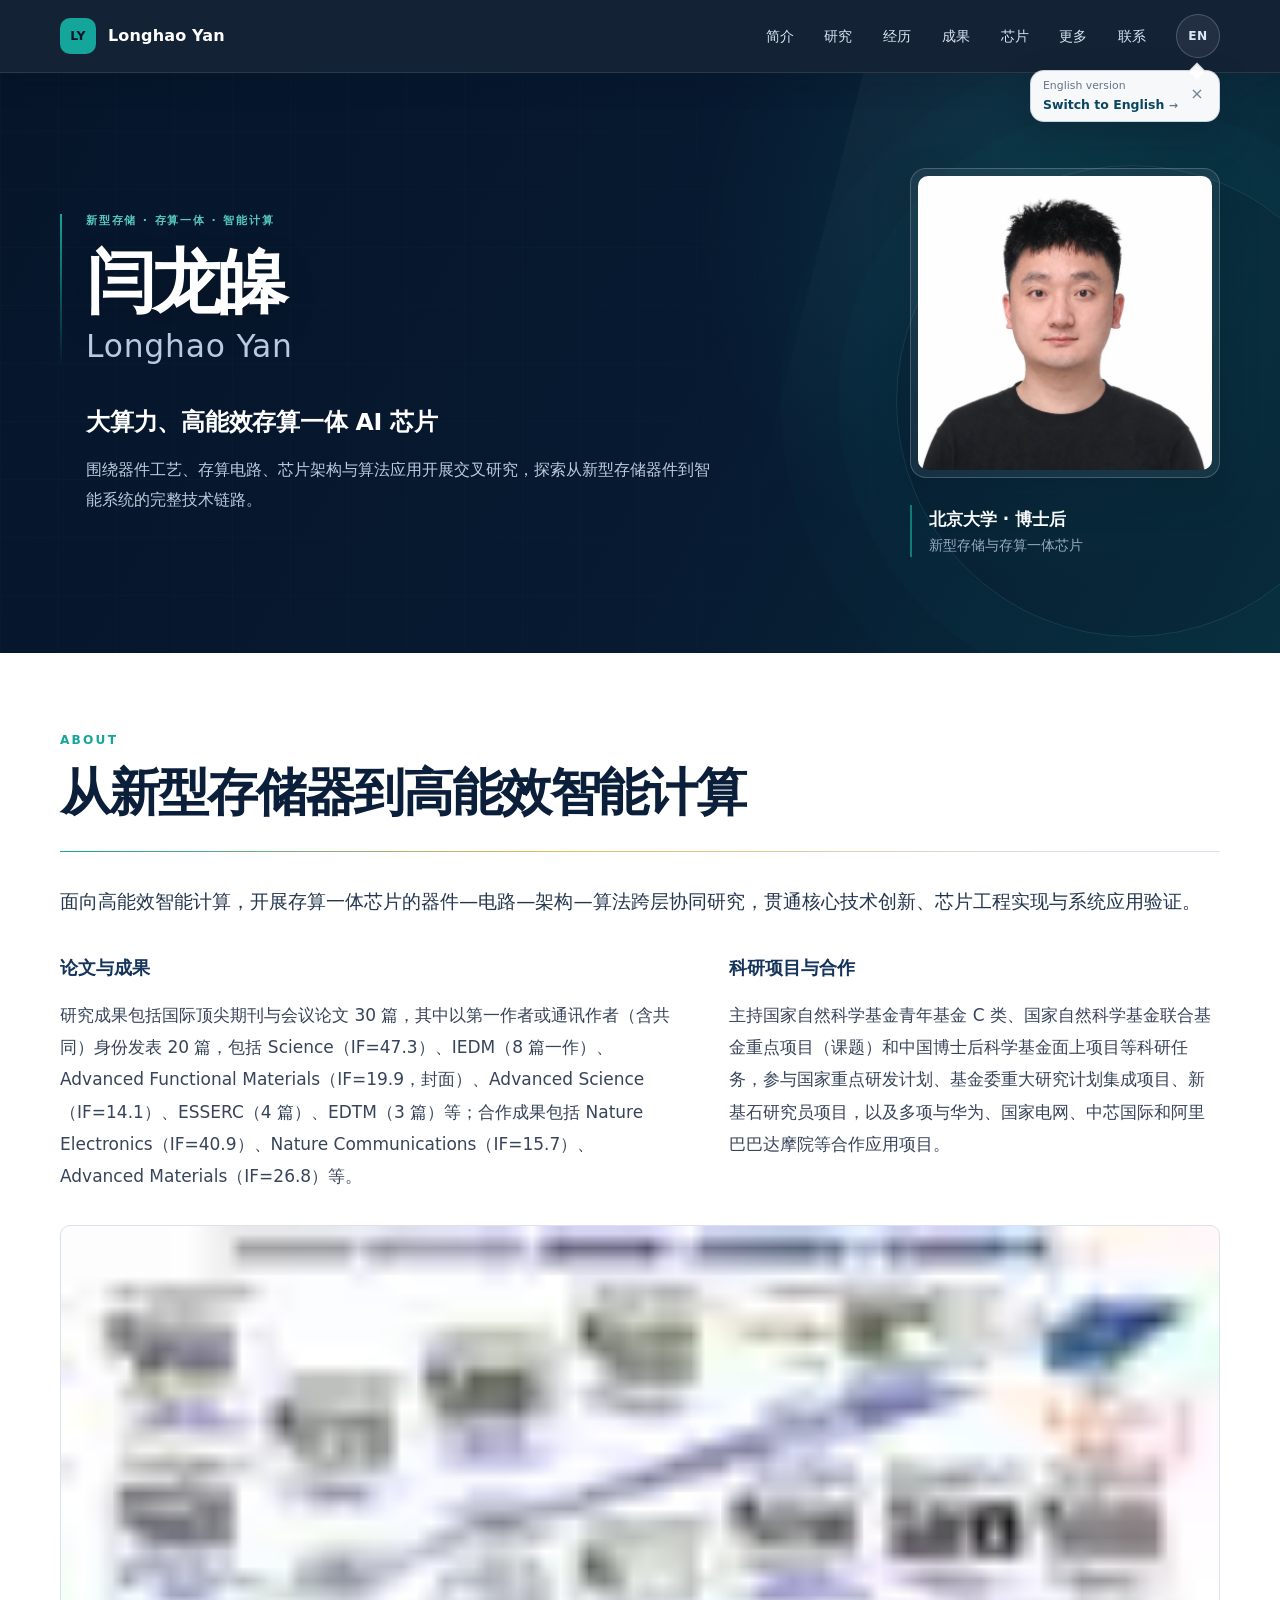
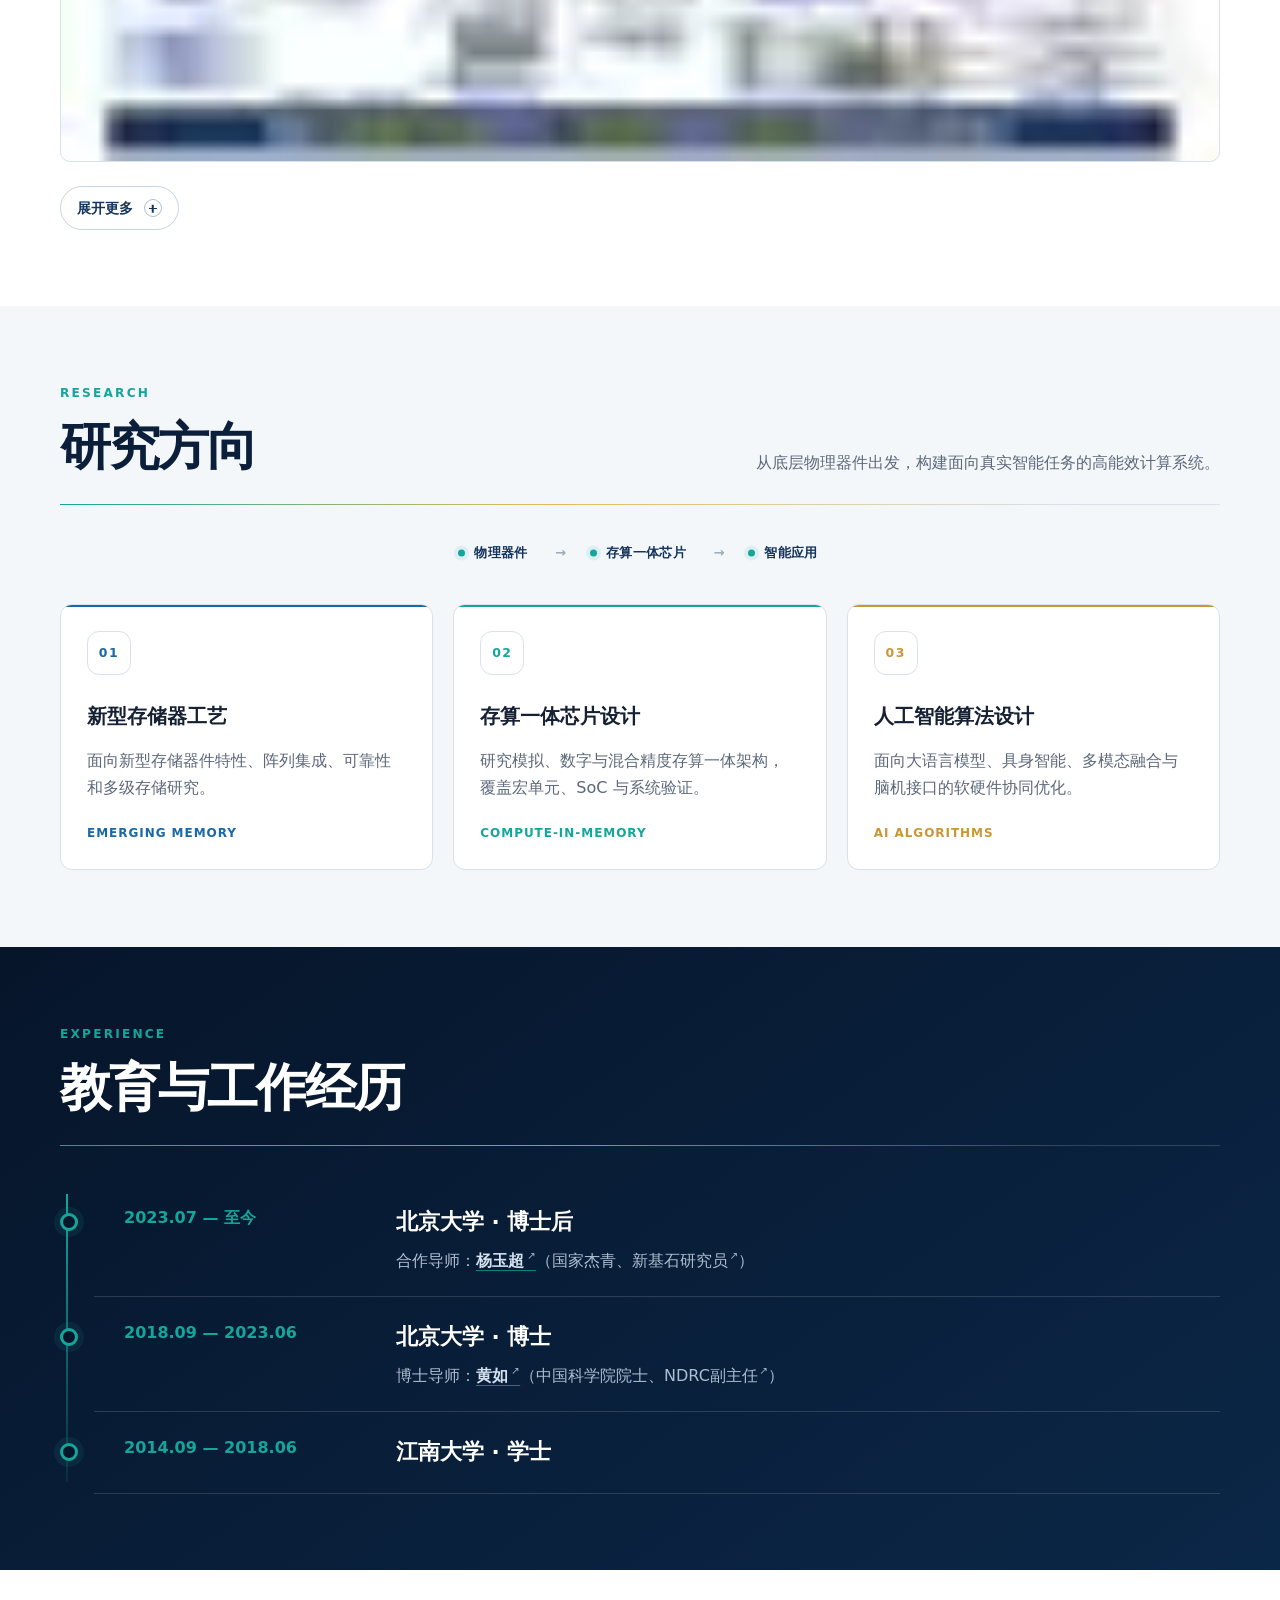
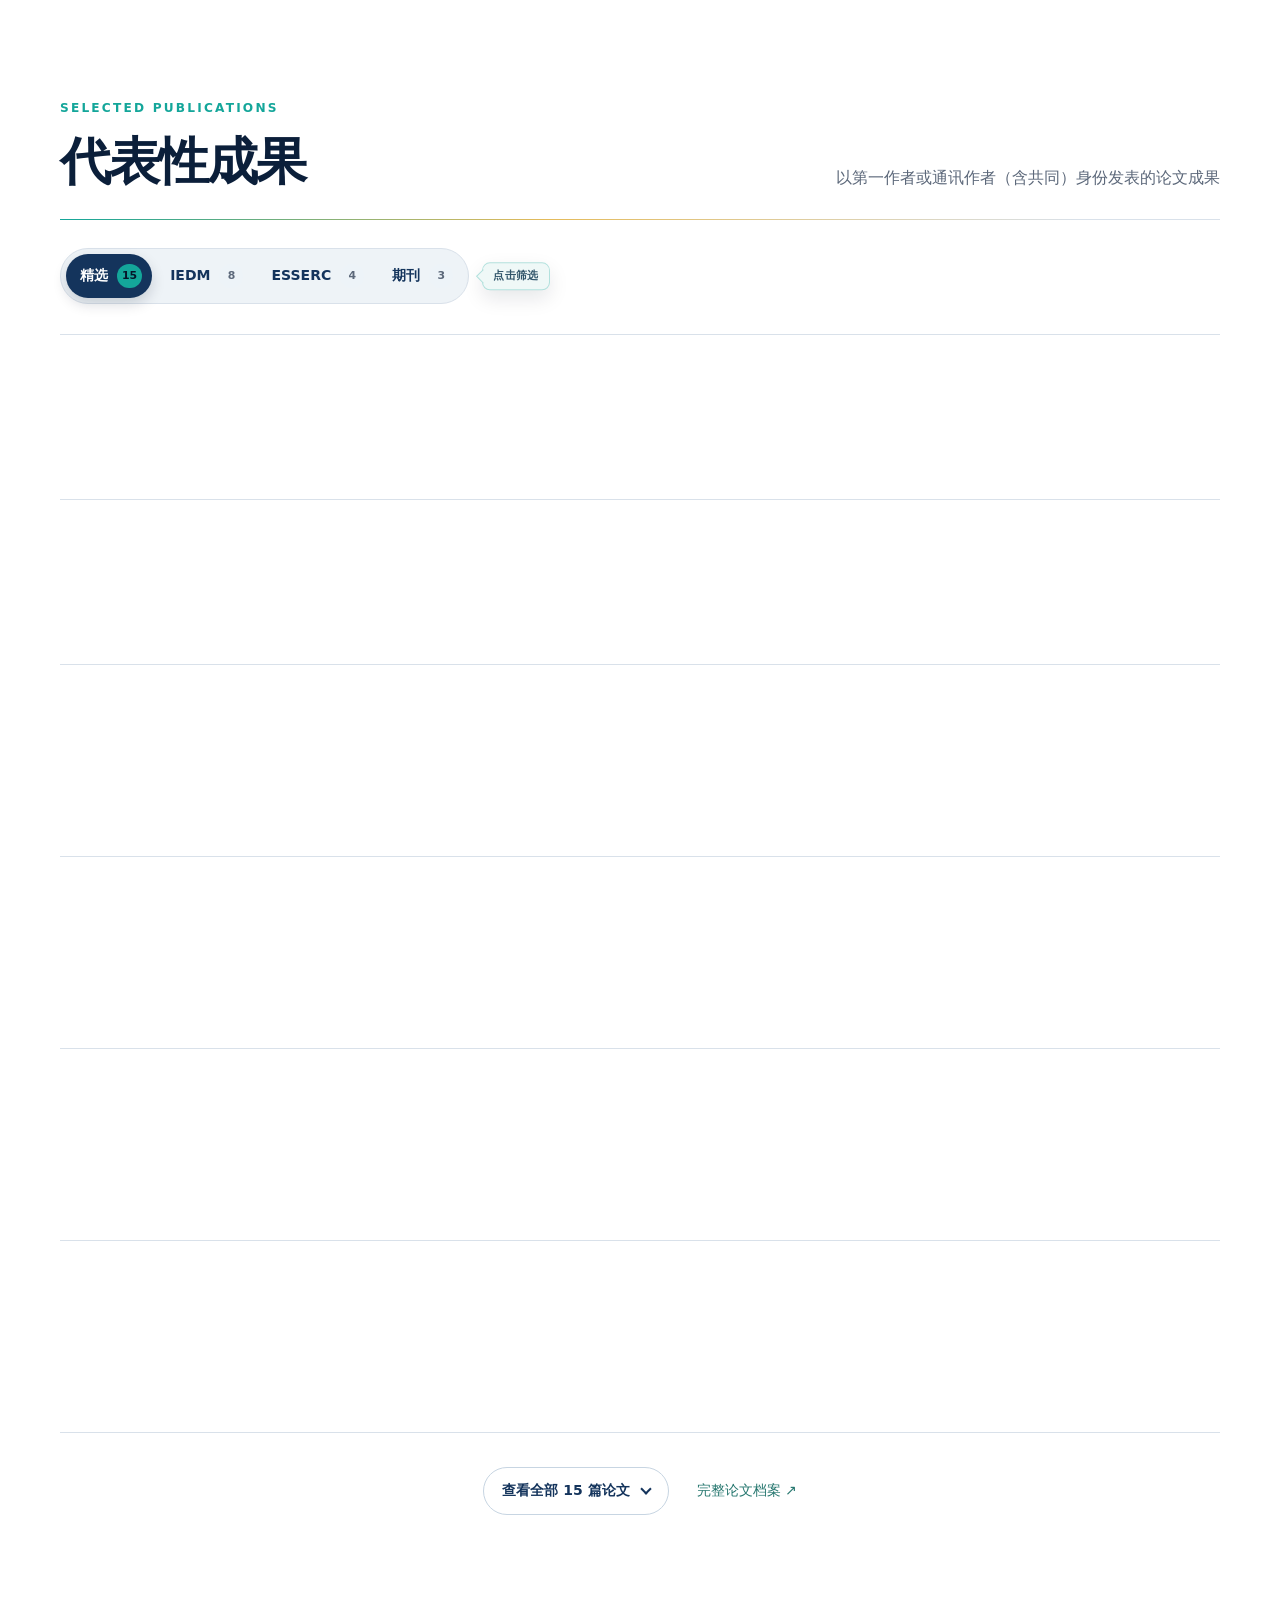
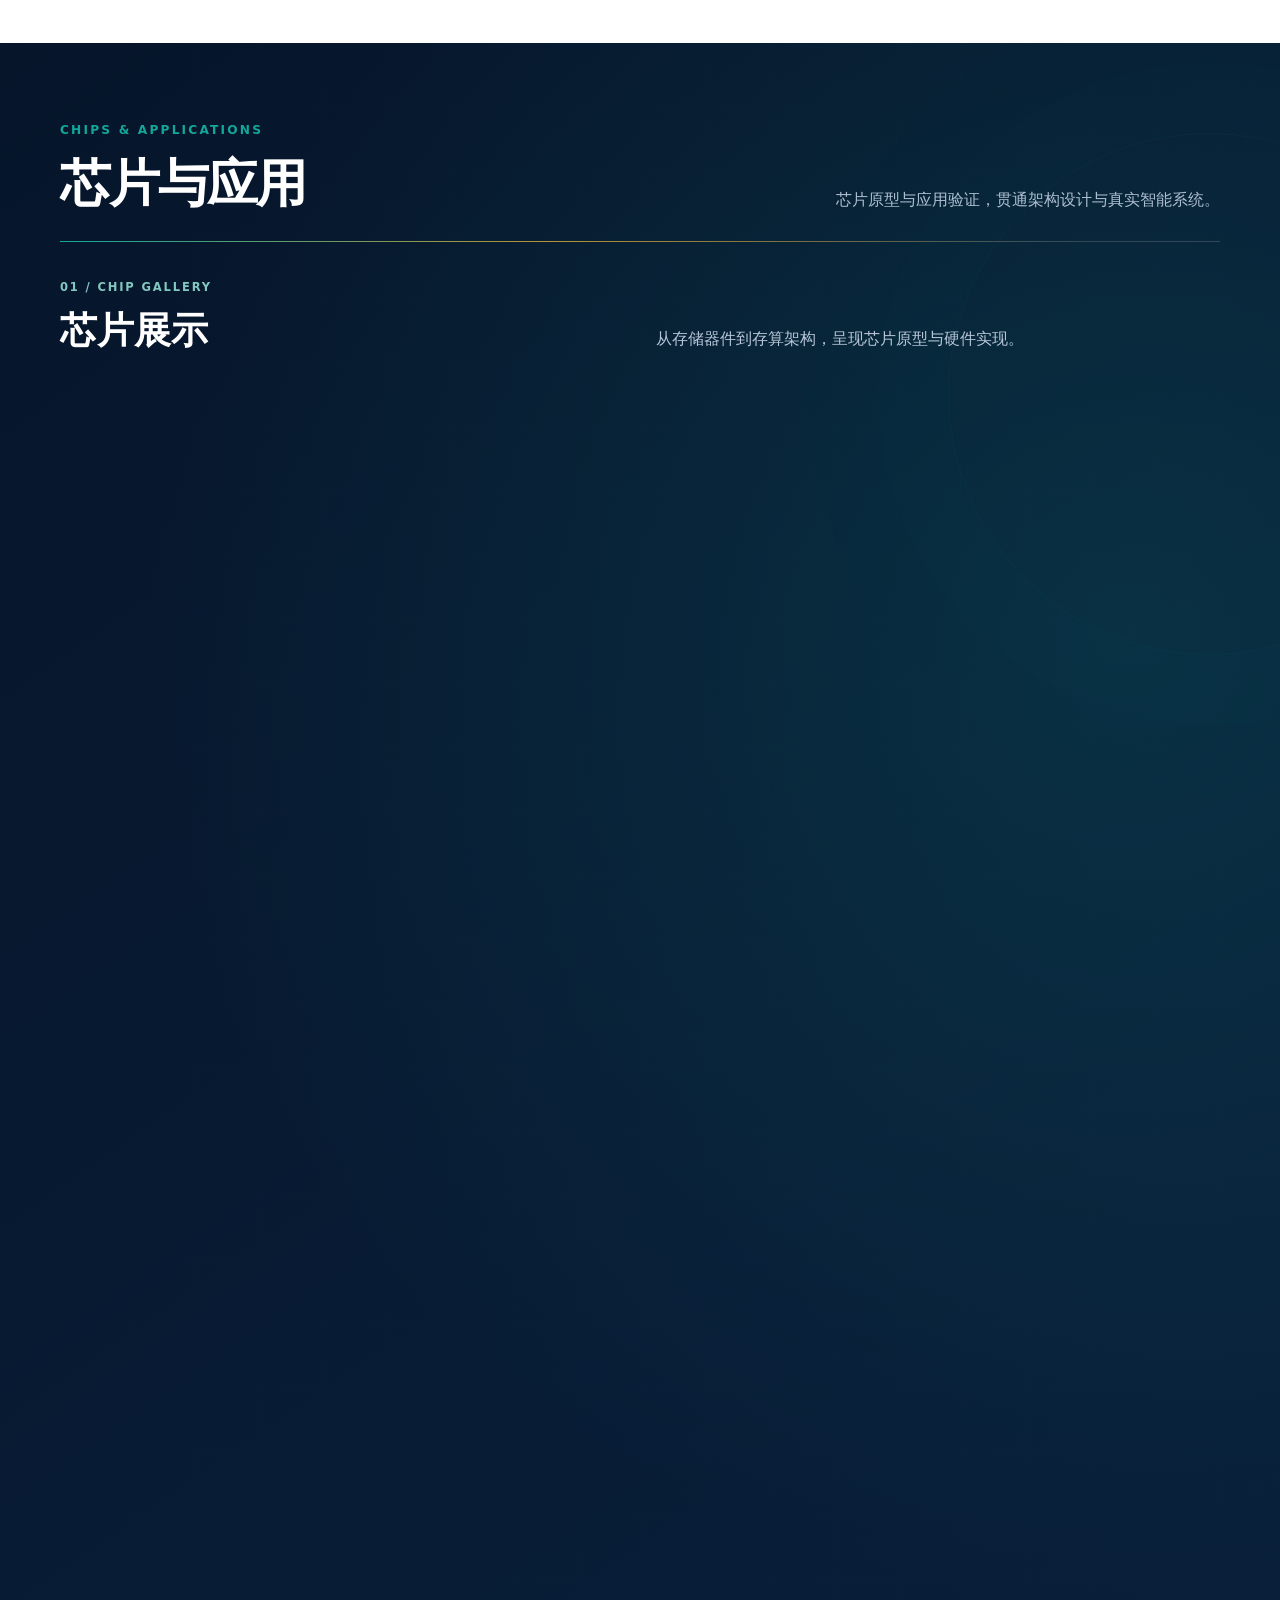
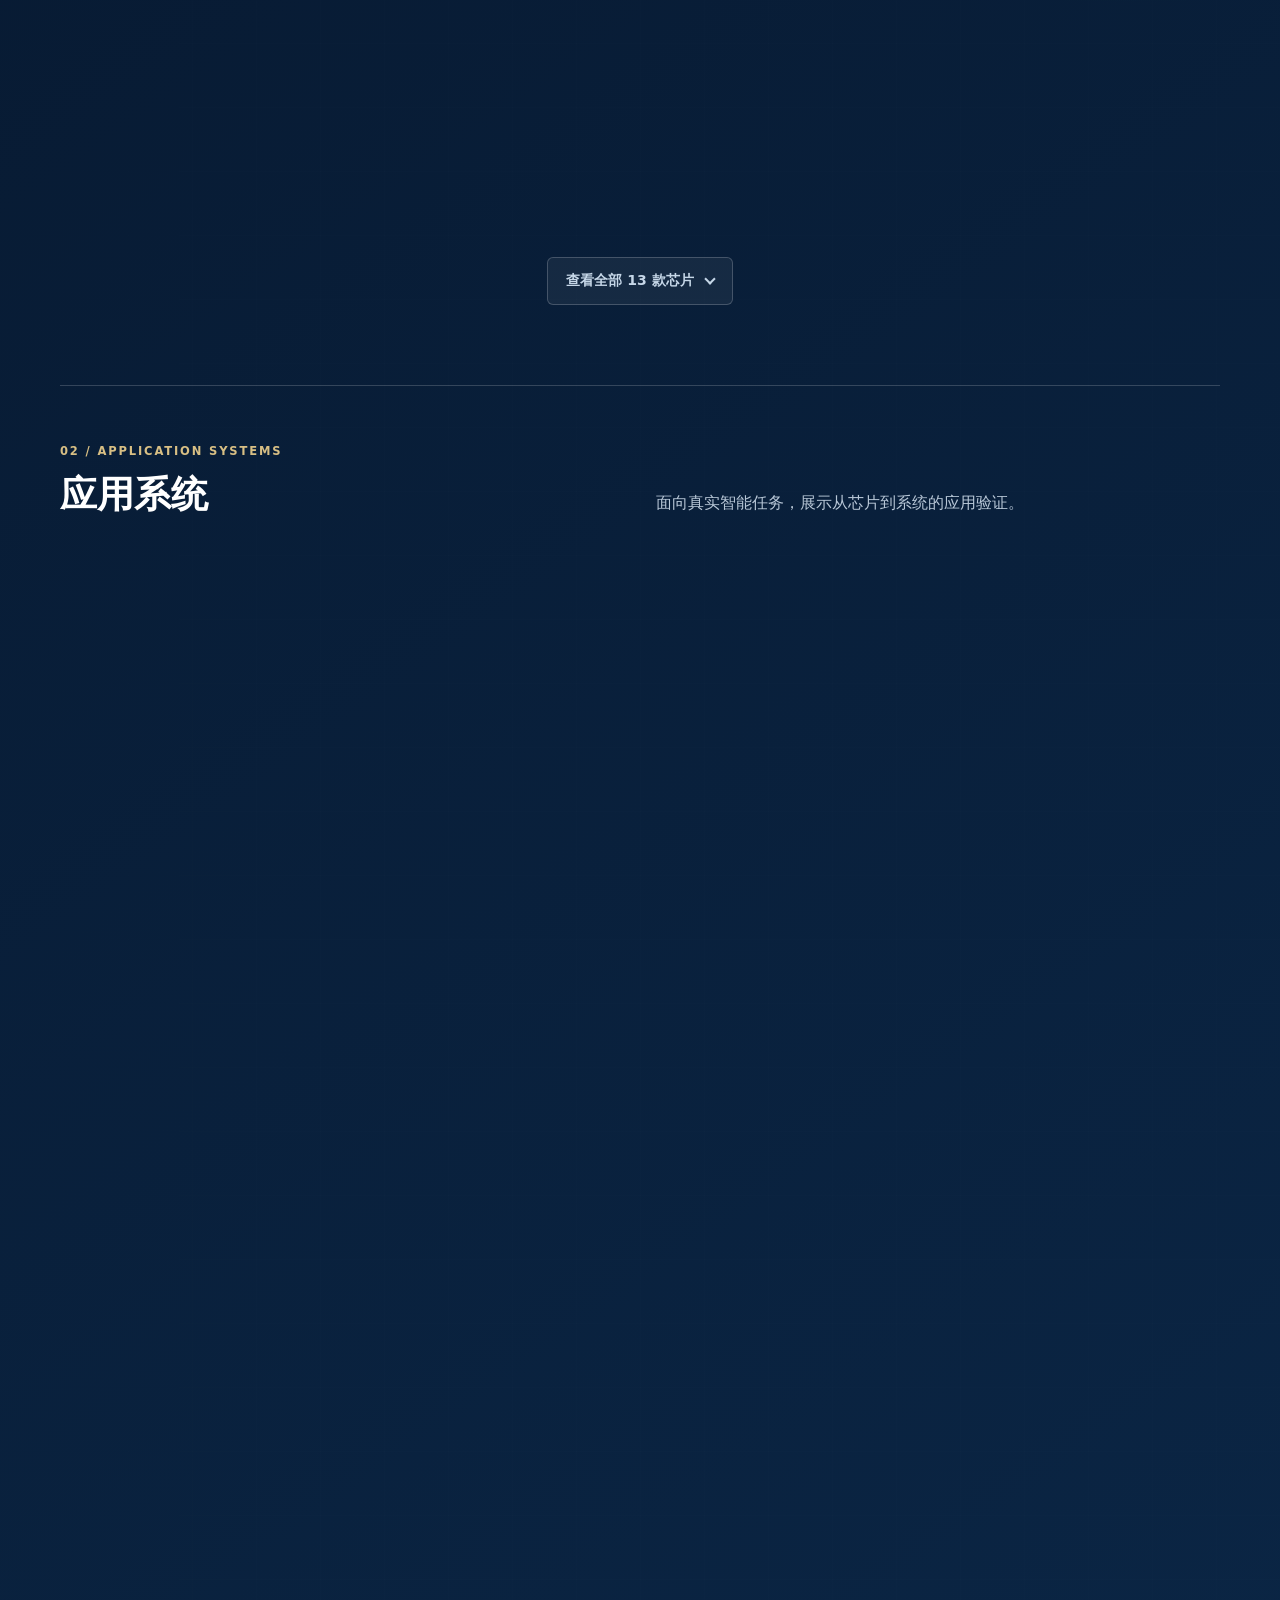
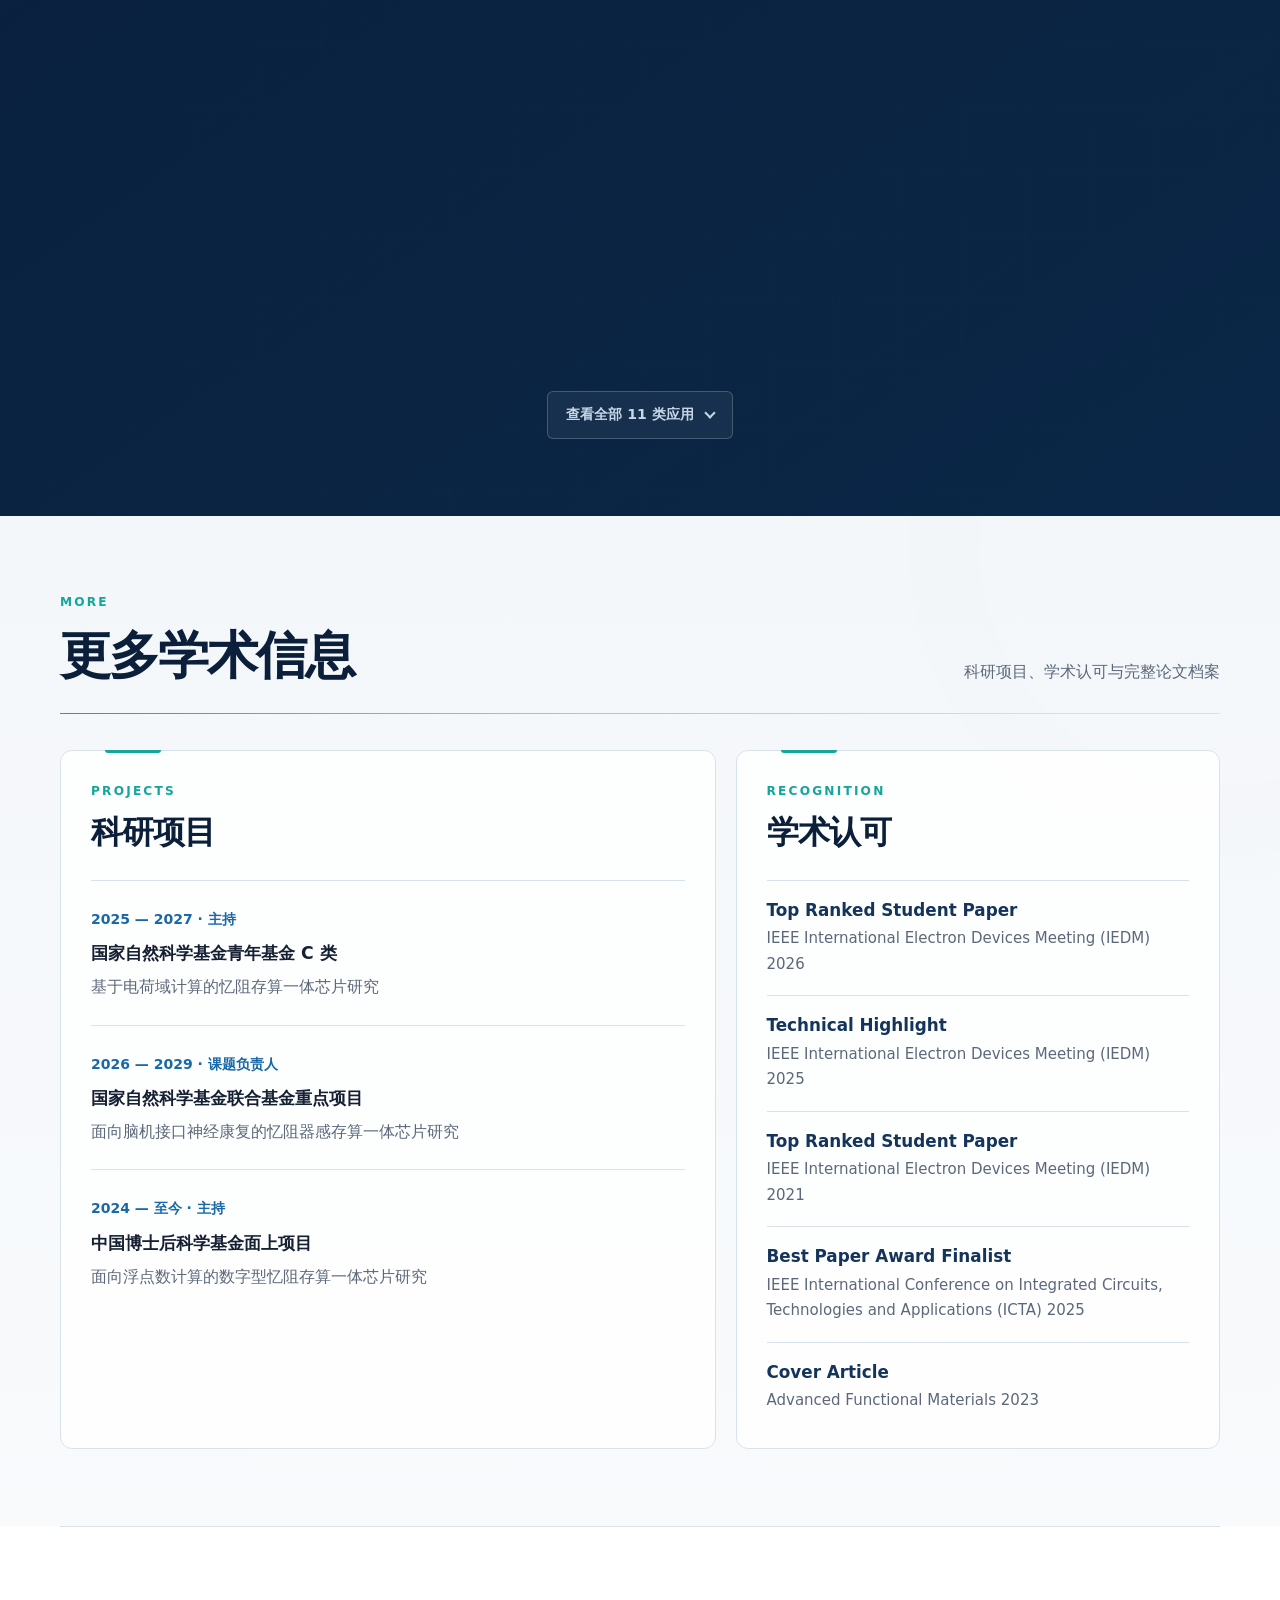
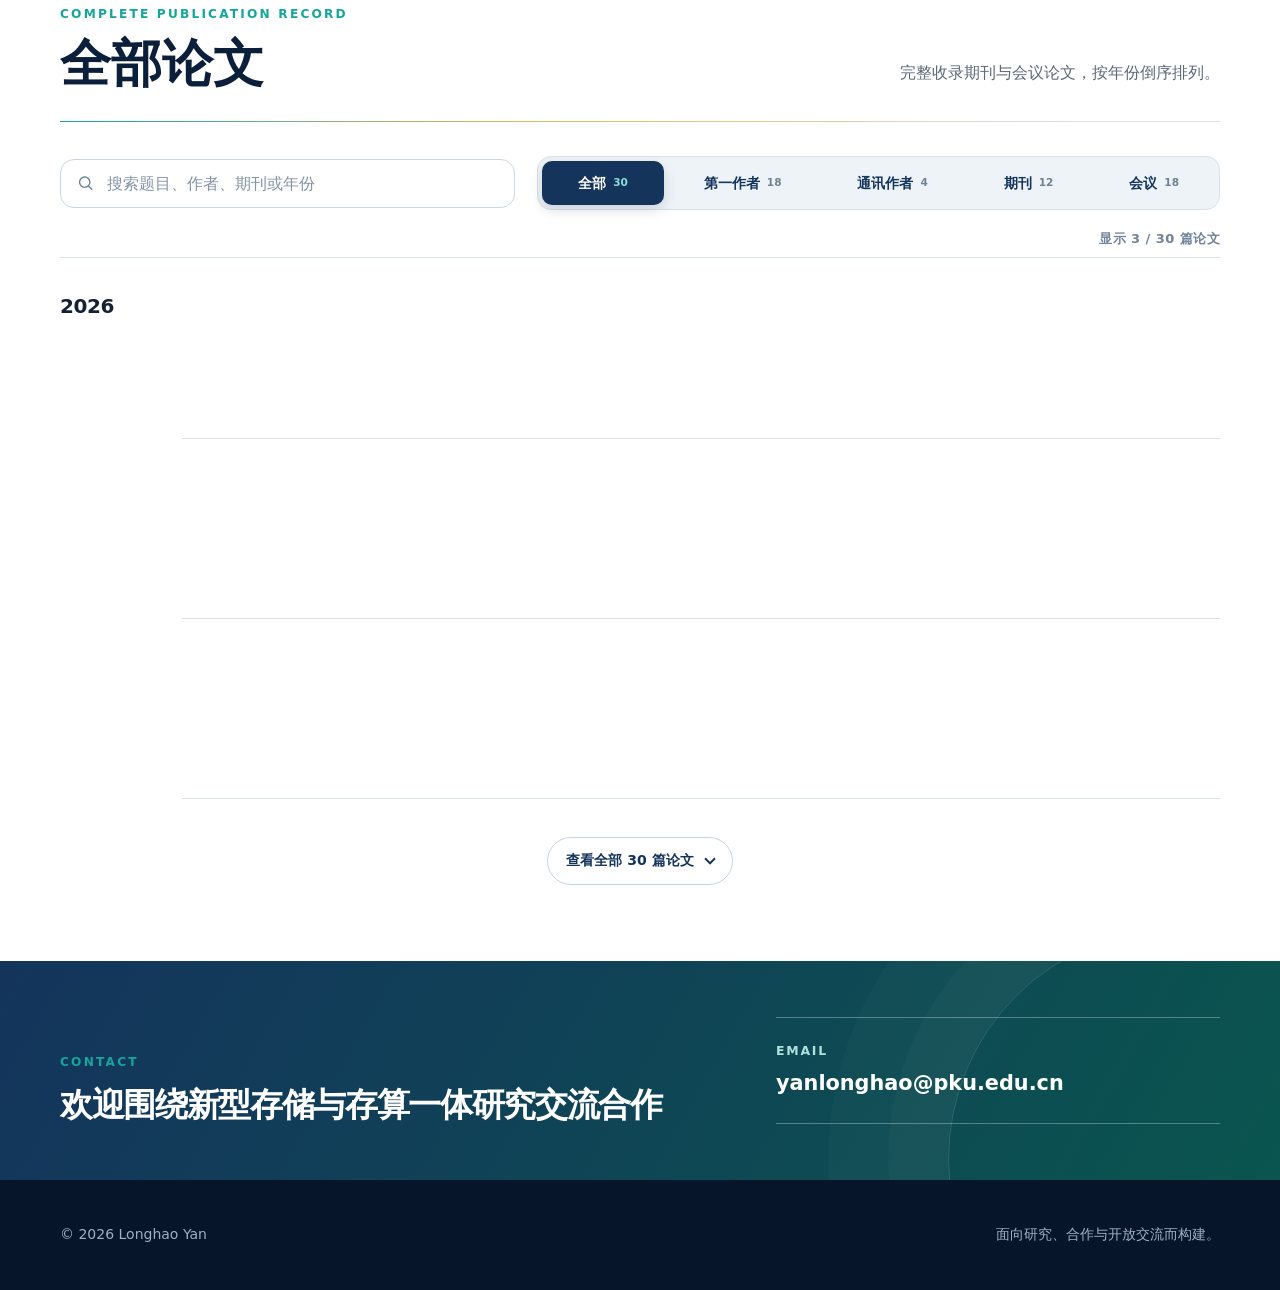
==== commit 84f326c9: "Add linked advisor titles and consistent external link markers" ====
--- a/index.html
+++ b/index.html
@@ -31,7 +31,7 @@
   <link rel="alternate" hreflang="en" href="https://yanlonghao.com/?lang=en">
   <link rel="alternate" hreflang="x-default" href="https://yanlonghao.com/">
   <link rel="icon" href="assets/images/favicon.svg" type="image/svg+xml">
-  <link rel="stylesheet" href="assets/css/styles.css?v=81">
+  <link rel="stylesheet" href="assets/css/styles.css?v=87">
   <title>Longhao Yan | 闫龙皞</title>
   <script type="application/ld+json">
     {
@@ -218,11 +218,11 @@
         <div class="timeline">
           <article>
             <time data-i18n="experiencePostdocTime">2023.07 — 至今</time>
-            <div><h3 data-i18n="experiencePostdocTitle">北京大学 · 博士后</h3><p><span data-i18n="experiencePostdocAdvisorPrefix">合作导师：</span><a class="timeline-profile-link" href="https://www.ece.pku.edu.cn/info/1075/2541.htm" target="_blank" rel="noopener" data-i18n="experiencePostdocAdvisorName">杨玉超</a><span data-i18n="experiencePostdocAdvisorSuffix">（国家杰青、新基石研究员）</span></p></div>
+            <div><h3 data-i18n="experiencePostdocTitle">北京大学 · 博士后</h3><p><span data-i18n="experiencePostdocAdvisorPrefix">合作导师：</span><a class="timeline-profile-link" href="https://www.ece.pku.edu.cn/info/1075/2541.htm" target="_blank" rel="noopener" data-i18n="experiencePostdocAdvisorName">杨玉超</a><span data-i18n="experiencePostdocAdvisorSuffix">（国家杰青、</span><a class="timeline-title-link" href="https://www.newcornerstone.org.cn/#/researcher-resume-preview?applyId=381102288531456000" target="_blank" rel="noopener"><span data-i18n="experiencePostdocAdvisorCornerstone">新基石研究员</span><sup aria-hidden="true">↗</sup></a><span data-i18n="experiencePostdocAdvisorEnd">）</span></p></div>
           </article>
           <article>
             <time>2018.09 — 2023.06</time>
-            <div><h3 data-i18n="experiencePhdTitle">北京大学 · 博士</h3><p><span data-i18n="experiencePhdAdvisorPrefix">博士导师：</span><a class="timeline-profile-link" href="https://ic.pku.edu.cn/szdw/ysfc/hr/index.htm" target="_blank" rel="noopener" data-i18n="experiencePhdAdvisorName">黄如</a><span data-i18n="experiencePhdAdvisorSuffix">（中国科学院院士）</span></p></div>
+            <div><h3 data-i18n="experiencePhdTitle">北京大学 · 博士</h3><p><span data-i18n="experiencePhdAdvisorPrefix">博士导师：</span><a class="timeline-profile-link" href="https://ic.pku.edu.cn/szdw/ysfc/hr/index.htm" target="_blank" rel="noopener" data-i18n="experiencePhdAdvisorName">黄如</a><span data-i18n="experiencePhdAdvisorSuffix">（中国科学院院士、</span><a class="timeline-title-link" href="https://www.ndrc.gov.cn/fzggw/wld/hr/" target="_blank" rel="noopener"><span data-i18n="experiencePhdAdvisorNdrc">NDRC副主任</span><sup aria-hidden="true">↗</sup></a><span data-i18n="experiencePhdAdvisorEnd">）</span></p></div>
           </article>
           <article>
             <time>2014.09 — 2018.06</time>
@@ -943,7 +943,7 @@
       <p data-i18n="footerTagline">Built for research, collaboration and open exchange.</p>
     </div>
   </footer>
-  <script src="assets/js/site.js?v=53" defer></script>
+  <script src="assets/js/site.js?v=56" defer></script>
   <script src="assets/js/publications.js?v=36" defer></script>
 </body>
 </html>
--- a/assets/css/styles.css
+++ b/assets/css/styles.css
@@ -486,6 +486,8 @@
 .showcase-card h3 { margin: 1px 0 9px; color: var(--white); font-size: clamp(1.04rem, 1.55vw, 1.26rem); line-height: 1.45; }
 
 .showcase-card h3 a { color: inherit; text-decoration: none; text-underline-offset: 0.22em; text-decoration-thickness: 1px; }
+.showcase-card h3 a::after, .timeline-profile-link::after { content: "\00a0↗"; color: #96b8bd; font-size: 0.65em; font-weight: 400; line-height: 0; vertical-align: super; }
+.timeline-title-link sup { margin-left: 0.16em; color: #96b8bd; font-size: 0.65em; line-height: 0; vertical-align: super; }
 .showcase-card h3 a:hover { color: #9bddd5; text-decoration: underline; }
 .showcase-card h3 a:focus-visible { outline: 2px solid #9bddd5; outline-offset: 4px; border-radius: 2px; }
 
@@ -746,6 +748,10 @@
 .timeline p { margin: 6px 0 0; color: #aebed1; }
 
 .timeline-profile-link { color: #d5e2ef; font-weight: 680; text-decoration-color: rgba(20,166,154,0.72); text-decoration-thickness: 1px; text-underline-offset: 4px; transition: color 160ms ease, text-decoration-color 160ms ease; }
+
+.timeline-title-link { color: inherit; font: inherit; text-decoration: none; white-space: nowrap; }
+.timeline-title-link:hover { text-decoration: underline; text-decoration-color: #96b8bd; text-underline-offset: 4px; }
+.timeline-title-link:focus-visible { outline: 1px solid #96b8bd; outline-offset: 3px; border-radius: 2px; }
 
 .timeline-profile-link:hover, .timeline-profile-link:focus-visible { color: #75ddd2; text-decoration-color: #75ddd2; }
 
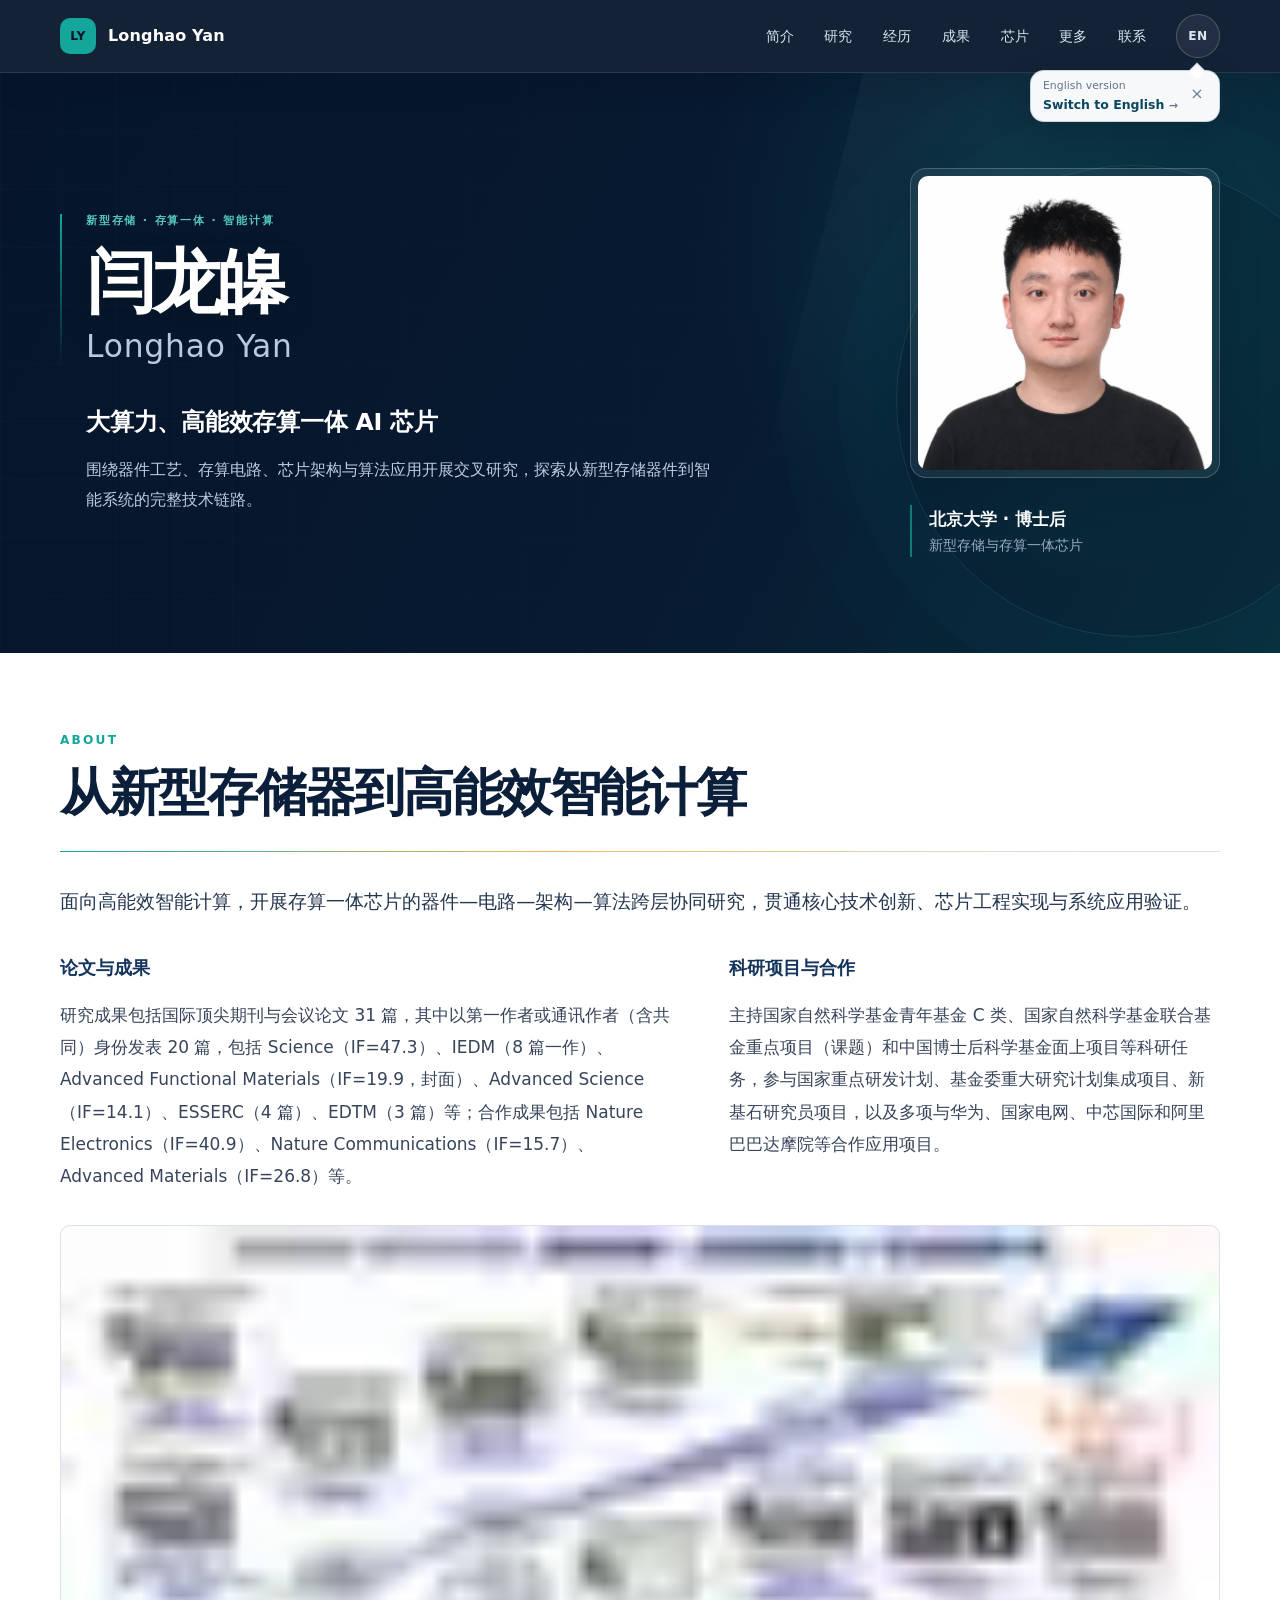
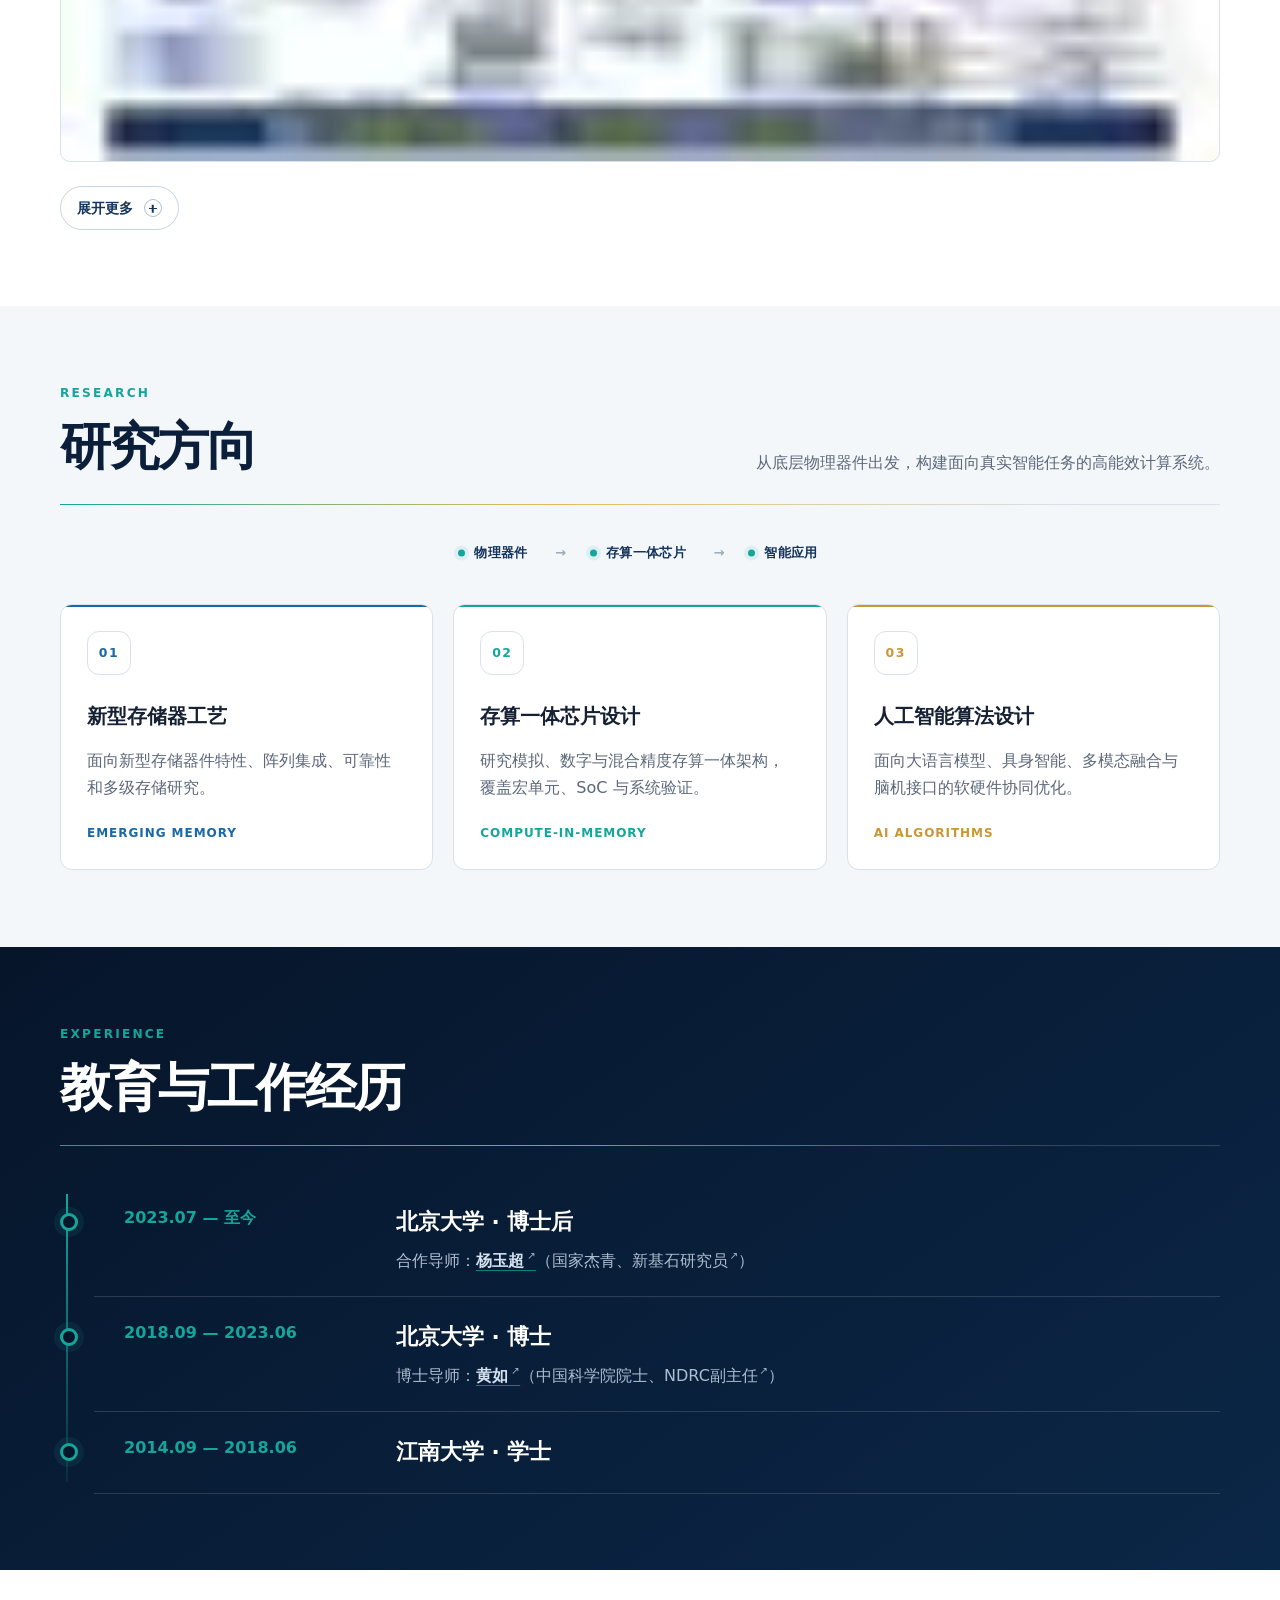
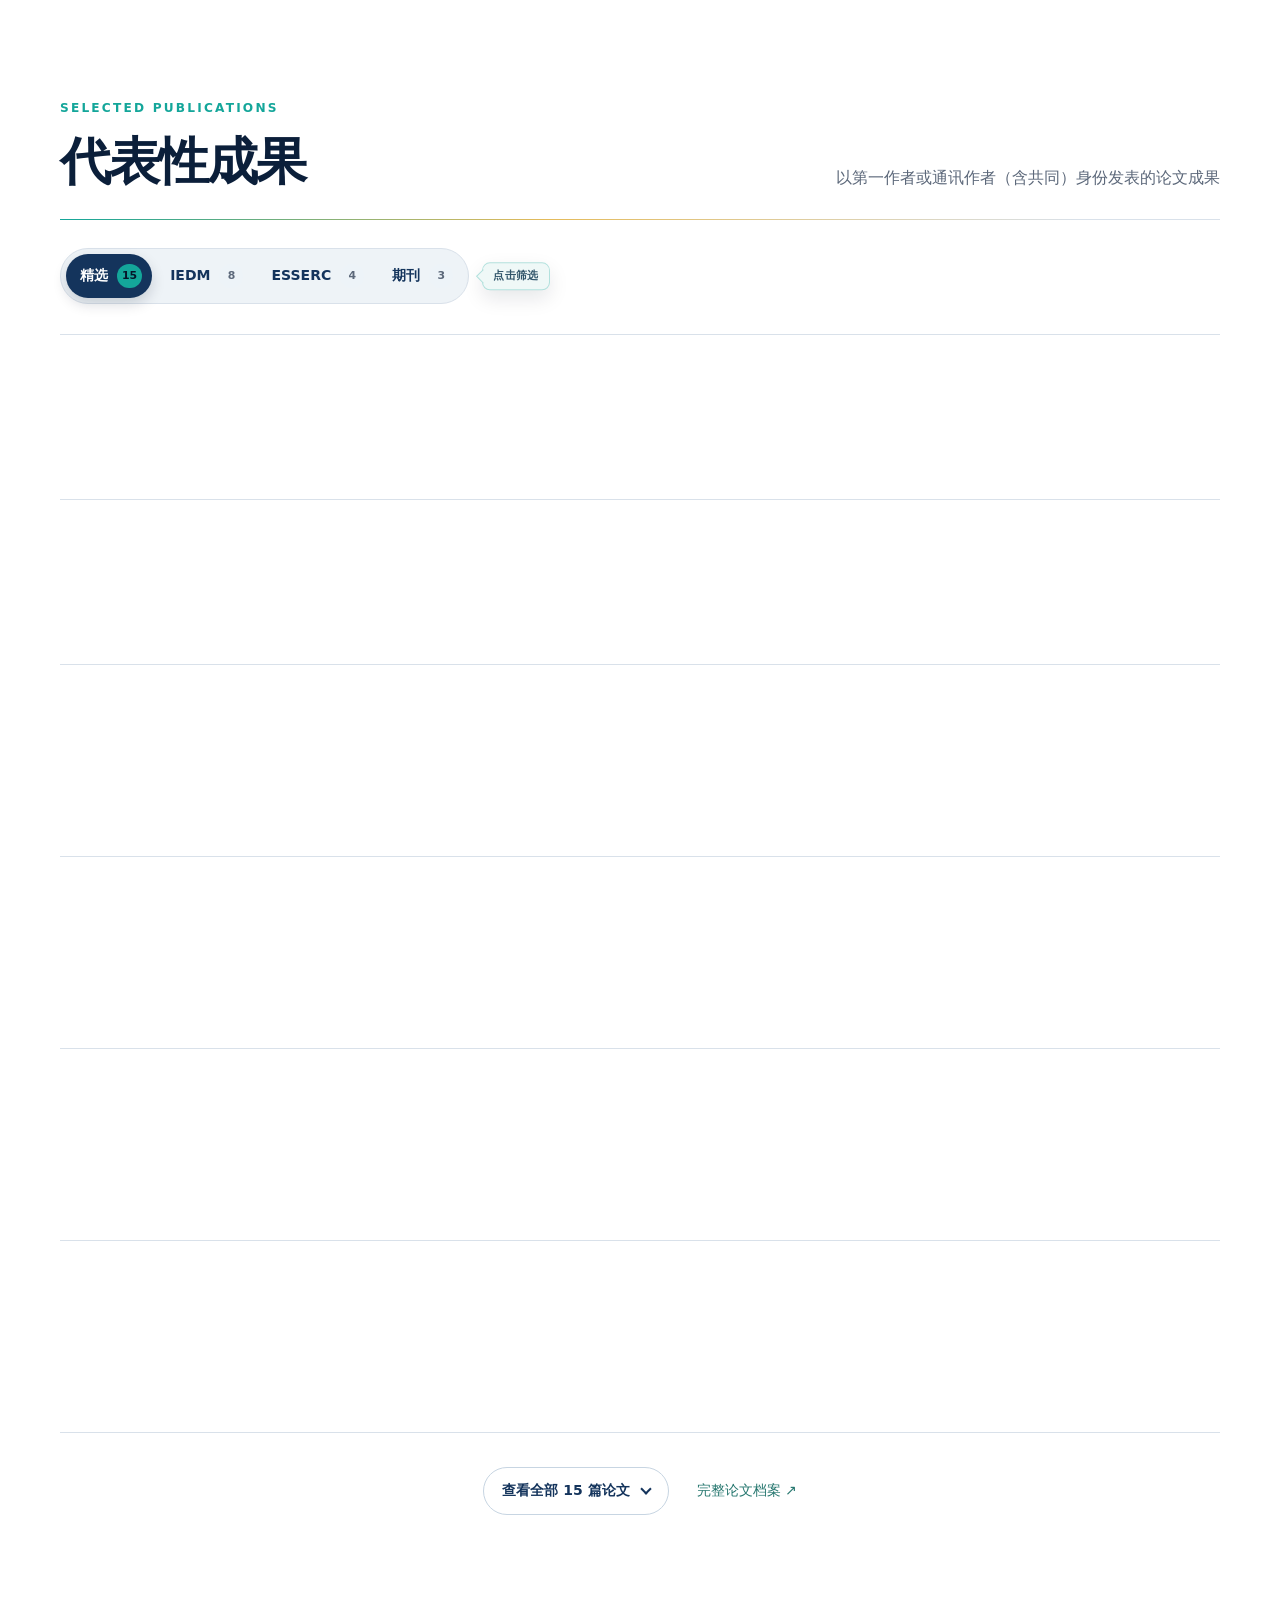
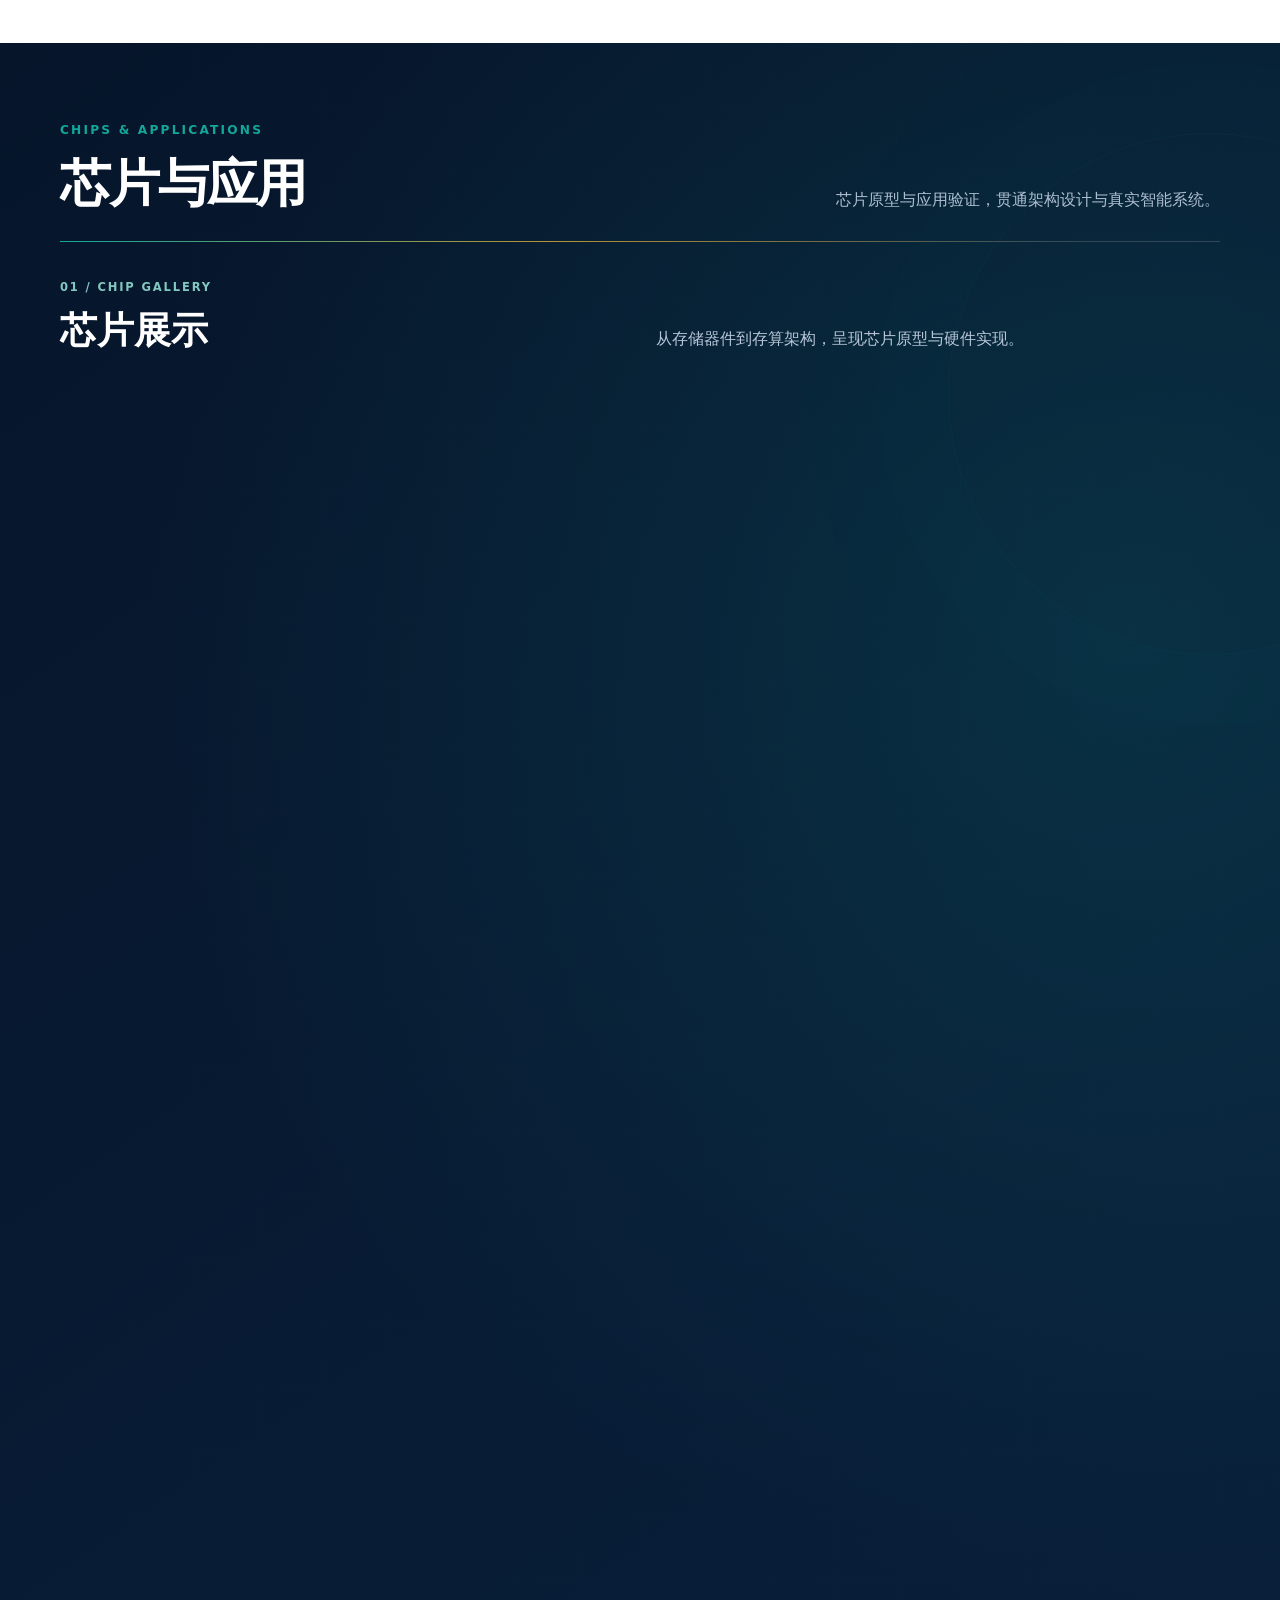
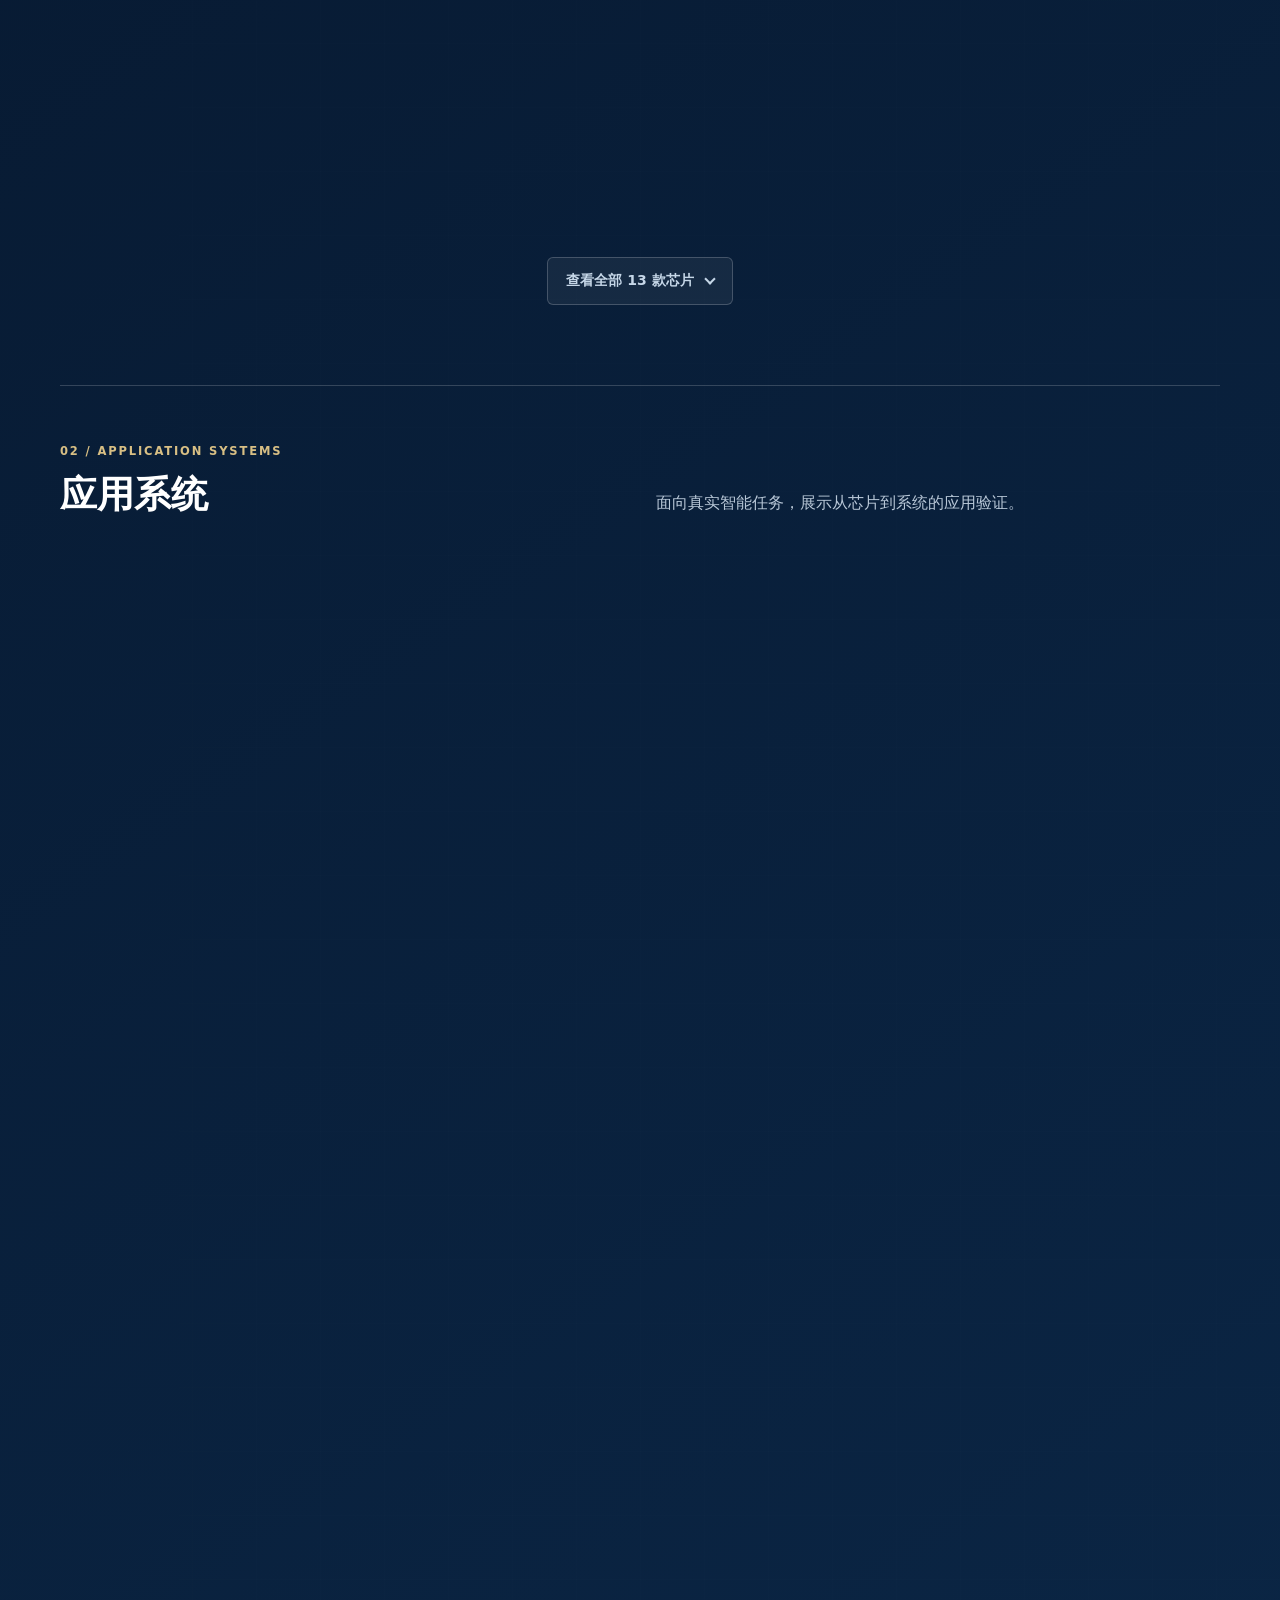
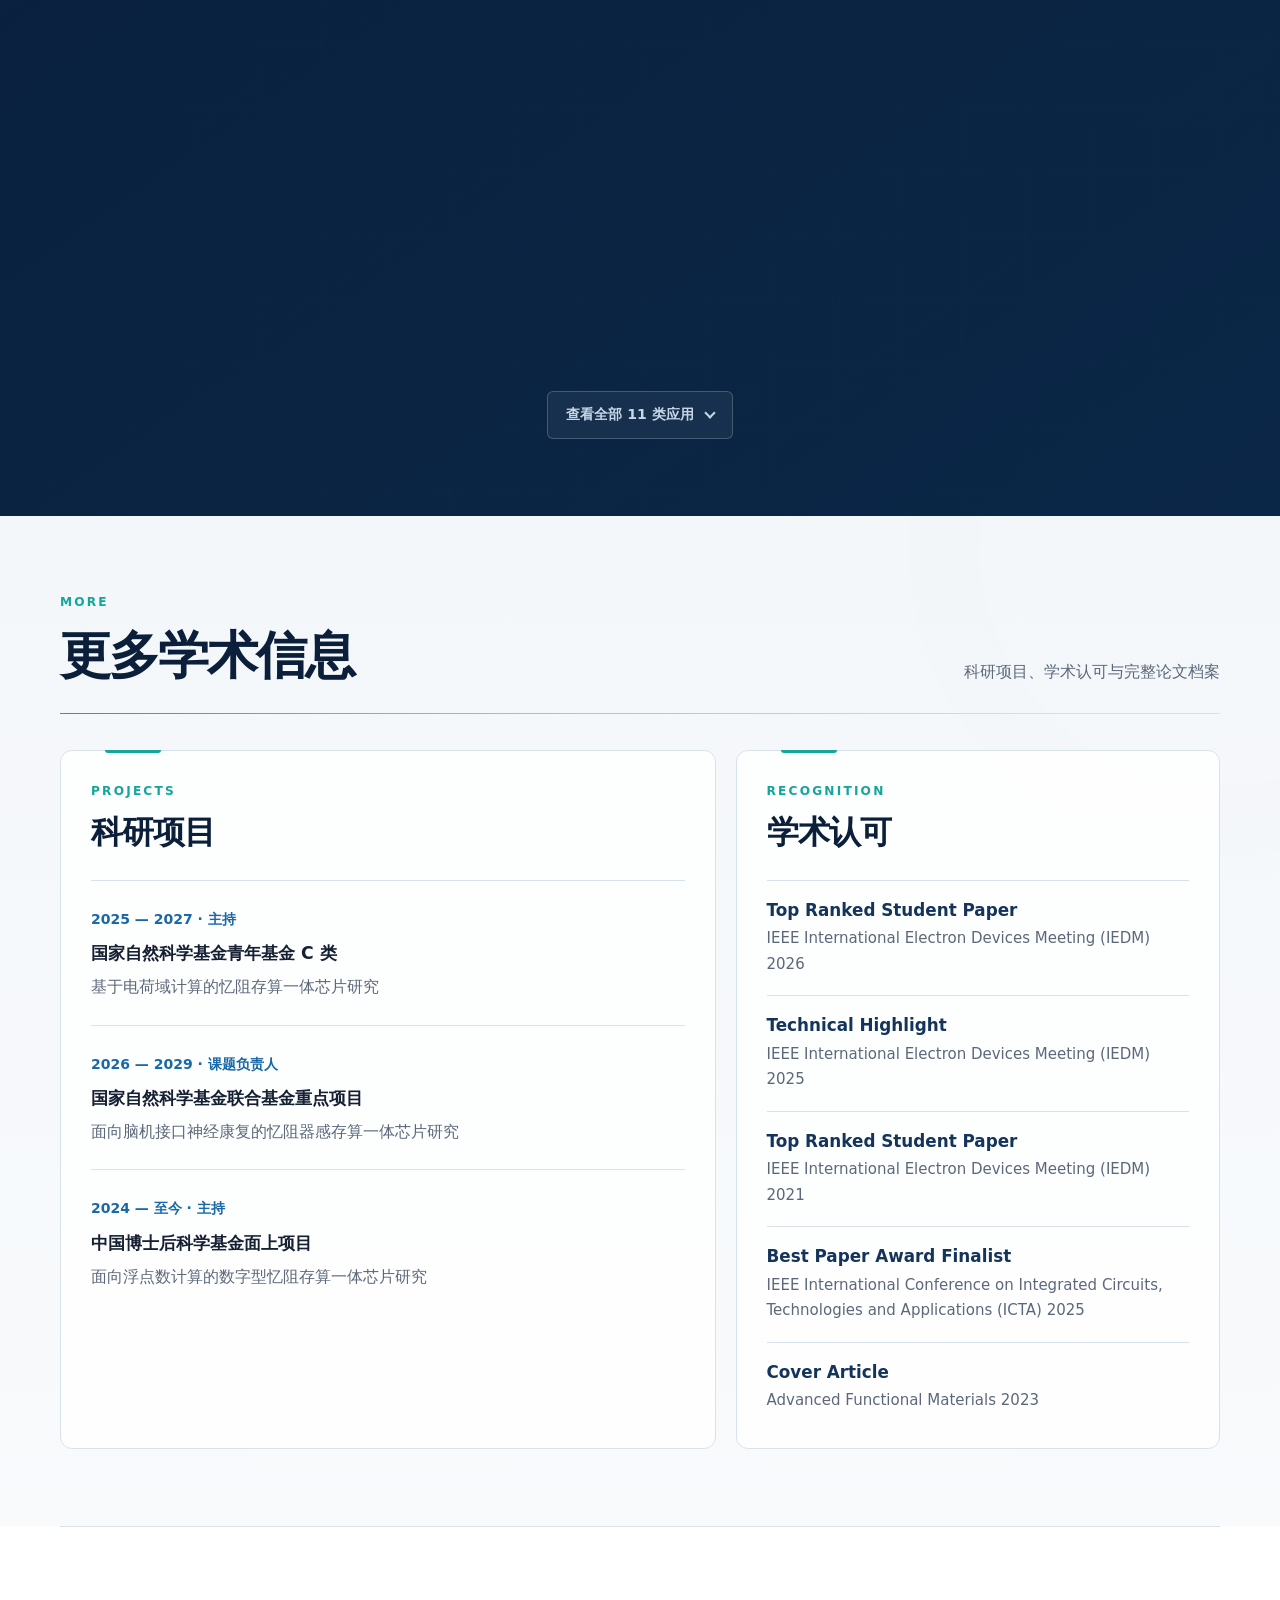
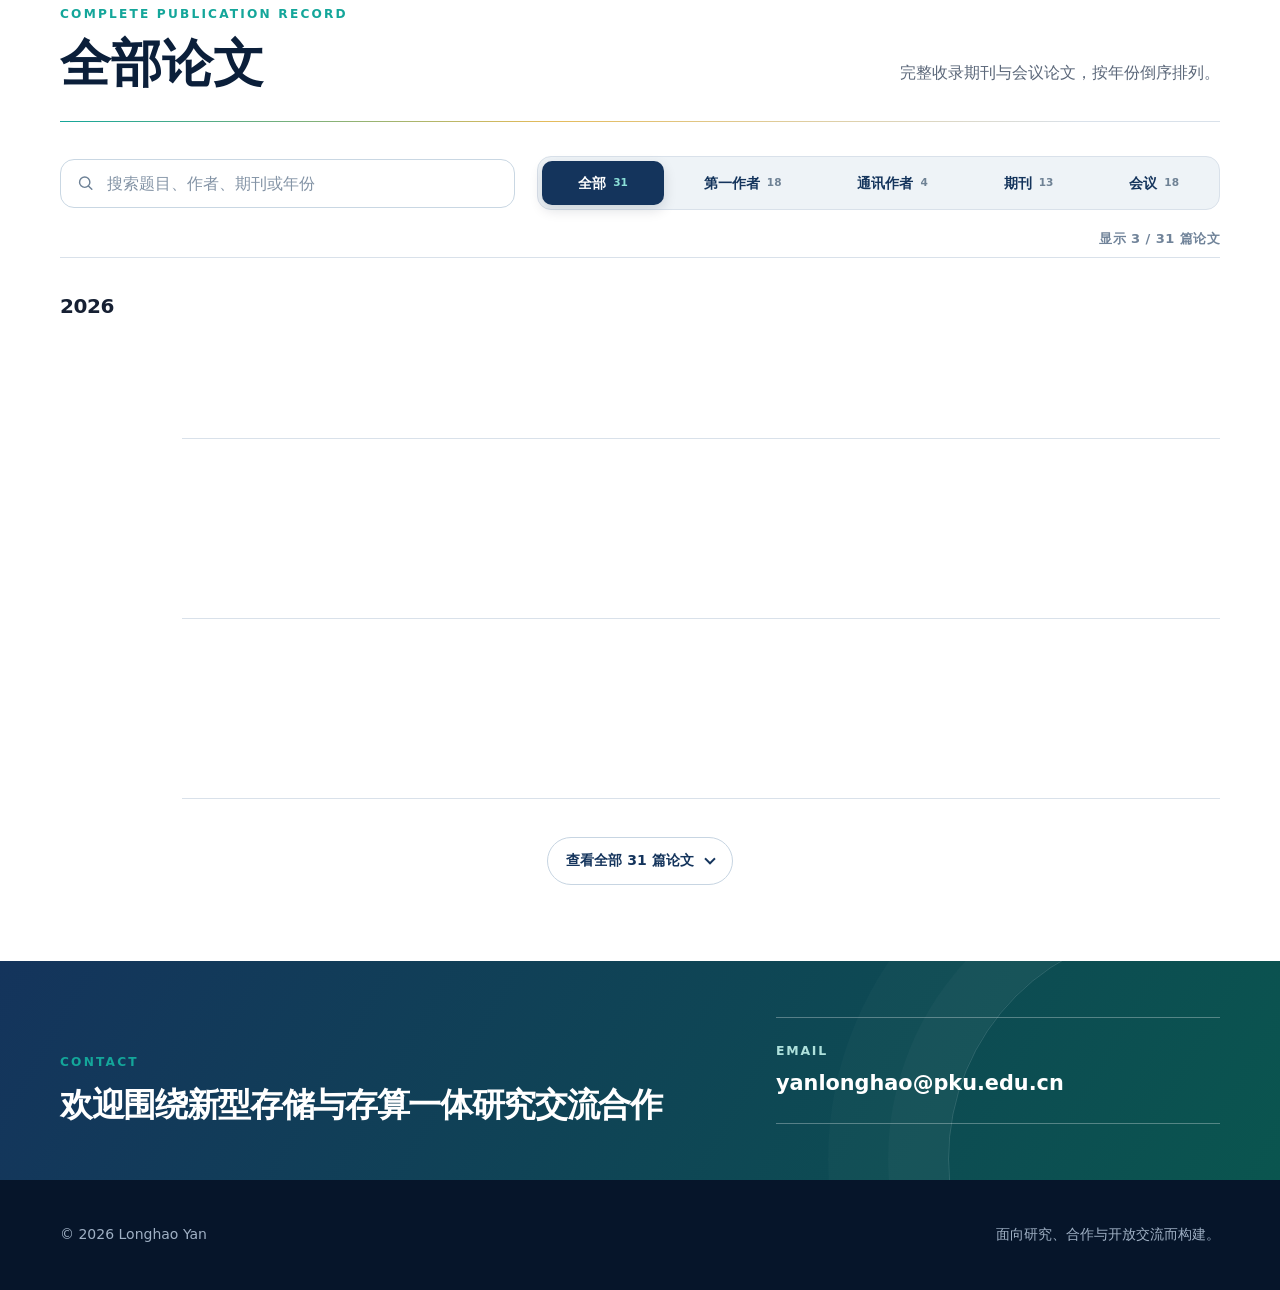
==== commit e0eae064: "Publish NCE paper with author roles and impact factor" ====
--- a/index.html
+++ b/index.html
@@ -144,7 +144,7 @@
             <p class="about-intro" data-i18n="aboutParagraph1">面向高能效智能计算，开展存算一体芯片的器件—电路—架构—算法跨层协同研究，贯通核心技术创新、芯片工程实现与系统应用验证。</p>
             <div class="about-topic">
               <h3 data-i18n="aboutHighlightsLabel">论文与成果</h3>
-            <p data-i18n="aboutHighlights">研究成果包括国际顶尖期刊与会议论文 30 篇，其中以第一作者或通讯作者（含共同）身份发表 20 篇，包括 Science（IF=47.3）、IEDM（8 篇一作）、Advanced Functional Materials（IF=19.9，封面）、Advanced Science（IF=14.1）、ESSERC（4 篇）、EDTM（3 篇）等；合作成果包括 Nature Electronics（IF=40.9）、Nature Communications（IF=15.7）、Advanced Materials（IF=26.8）等。</p>
+            <p data-i18n="aboutHighlights">研究成果包括国际顶尖期刊与会议论文 31 篇，其中以第一作者或通讯作者（含共同）身份发表 20 篇，包括 Science（IF=47.3）、IEDM（8 篇一作）、Advanced Functional Materials（IF=19.9，封面）、Advanced Science（IF=14.1）、ESSERC（4 篇）、EDTM（3 篇）等；合作成果包括 Nature Electronics（IF=40.9）、Nature Communications（IF=15.7）、Advanced Materials（IF=26.8）等。</p>
             </div>
             <div class="about-topic">
               <h3 data-i18n="aboutProjectsLabel">科研项目与合作</h3>
@@ -350,14 +350,14 @@
               <input type="search" data-publication-search aria-label="搜索论文题目、作者、期刊或年份" data-i18n-aria-label="publicationArchiveSearchLabel" placeholder="搜索题目、作者、期刊或年份">
             </label>
             <div class="archive-filters" role="group" aria-label="完整论文筛选" data-i18n-aria-label="publicationArchiveFilterLabel">
-              <button class="is-active" type="button" data-archive-filter="all" aria-pressed="true"><span data-i18n="filterAll">全部</span><small>30</small></button>
+              <button class="is-active" type="button" data-archive-filter="all" aria-pressed="true"><span data-i18n="filterAll">全部</span><small>31</small></button>
               <button type="button" data-archive-filter="first" aria-pressed="false"><span data-i18n="roleFirst">第一作者</span><small>18</small></button>
               <button type="button" data-archive-filter="corresponding" aria-pressed="false"><span data-i18n="roleCorresponding">通讯作者</span><small>4</small></button>
-              <button type="button" data-archive-filter="journal" aria-pressed="false"><span data-i18n="filterJournals">期刊</span><small>12</small></button>
+              <button type="button" data-archive-filter="journal" aria-pressed="false"><span data-i18n="filterJournals">期刊</span><small>13</small></button>
               <button type="button" data-archive-filter="conference" aria-pressed="false"><span data-i18n="filterConferences">会议</span><small>18</small></button>
             </div>
           </div>
-          <p class="archive-results" data-publication-results aria-live="polite">显示 30 / 30 篇论文</p>
+          <p class="archive-results" data-publication-results aria-live="polite">显示 31 / 31 篇论文</p>
 
           <div class="archive-list" id="publication-archive-list">
             <section class="archive-year" data-archive-year="2026" aria-labelledby="archive-year-2026">
@@ -440,6 +440,13 @@
                     <p>Zhen Yang, Yuxiang Yang, Baiqian Wang, Yaoyu Tao, Zelun Pan, Lei Cai, Teng Zhang, <strong>Longhao Yan</strong>, Xianbin Li, Yuchao Yang</p>
                   </article>
                 </li>
+                <li data-archive-entry data-type="journal" data-role="">
+                  <article>
+                    <div class="archive-meta"><span>Neuromorphic Computing and Engineering</span><span class="journal-impact" aria-label="Impact Factor 4.0" title="2-year Journal Impact Factor · IOP Publishing"><small>IF</small><strong>4.0</strong></span></div>
+                    <h5><a class="publication-title-link" href="https://iopscience.iop.org/article/10.1088/2634-4386/aeba11/meta" target="_blank" rel="noopener">Temporal-context-aware dynamic encoding with a VO<sub>2</sub> memristive neuron</a></h5>
+                    <p>Jiakang Qiu#, Qihang Ding#, Pek J Tiw, Jiaxin Liu, Yuzhe Wang, Yang Yang, Yuxiang Yang, Yanghao Wang, Yuqi Li, Yuheng Liu, Zhongyuan Li, <strong>Longhao Yan</strong>, Teng Zhang, Yuchao Yang*</p>
+                  </article>
+                </li>
               </ul>
             </section>
 
@@ -615,7 +622,7 @@
           <p class="archive-empty" data-publication-empty data-i18n="publicationArchiveEmpty" hidden>没有符合当前条件的论文。</p>
           <div class="content-more archive-more-wrap">
             <button class="content-more-button archive-more-button" type="button" data-publication-archive-more aria-expanded="false" aria-controls="publication-archive-list">
-              <span data-publication-archive-more-label>查看全部 30 篇论文</span>
+              <span data-publication-archive-more-label>查看全部 31 篇论文</span>
               <i aria-hidden="true"></i>
             </button>
           </div>
@@ -943,7 +950,7 @@
       <p data-i18n="footerTagline">Built for research, collaboration and open exchange.</p>
     </div>
   </footer>
-  <script src="assets/js/site.js?v=56" defer></script>
+  <script src="assets/js/site.js?v=57" defer></script>
   <script src="assets/js/publications.js?v=36" defer></script>
 </body>
 </html>
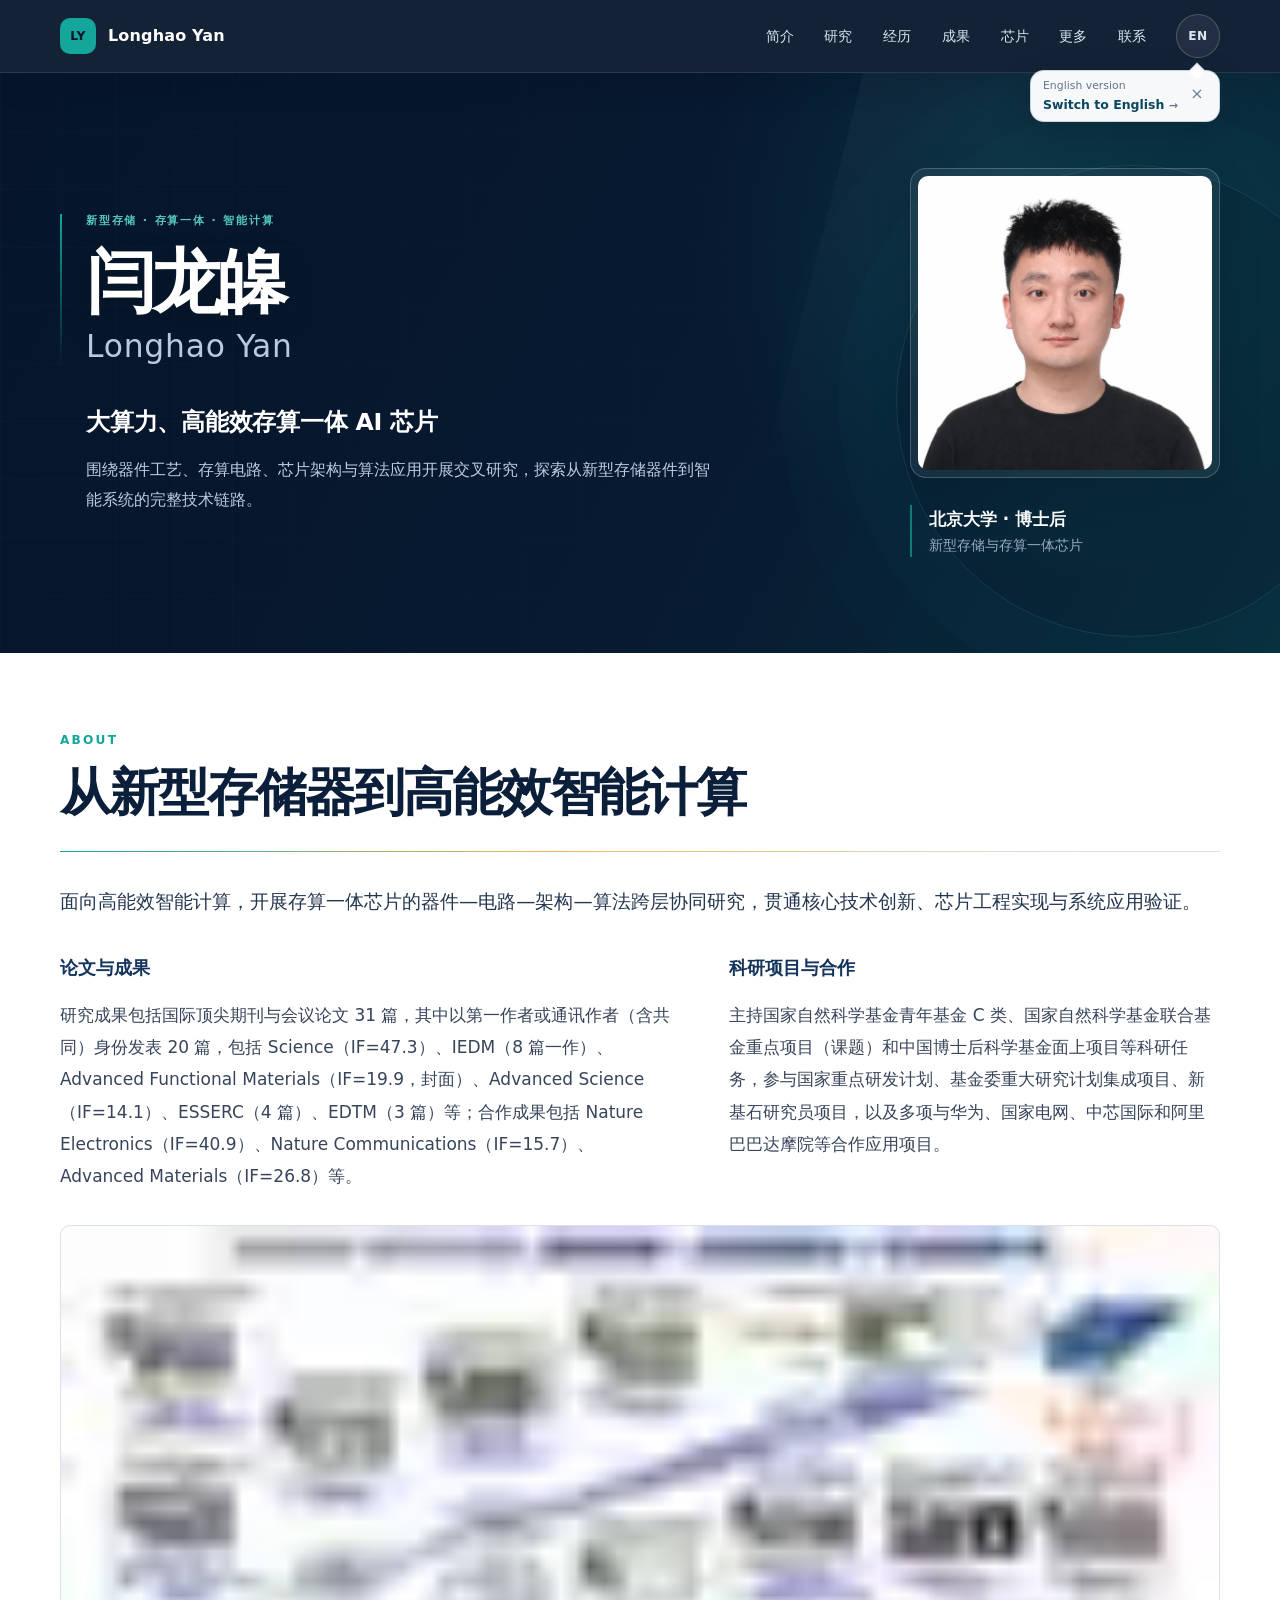
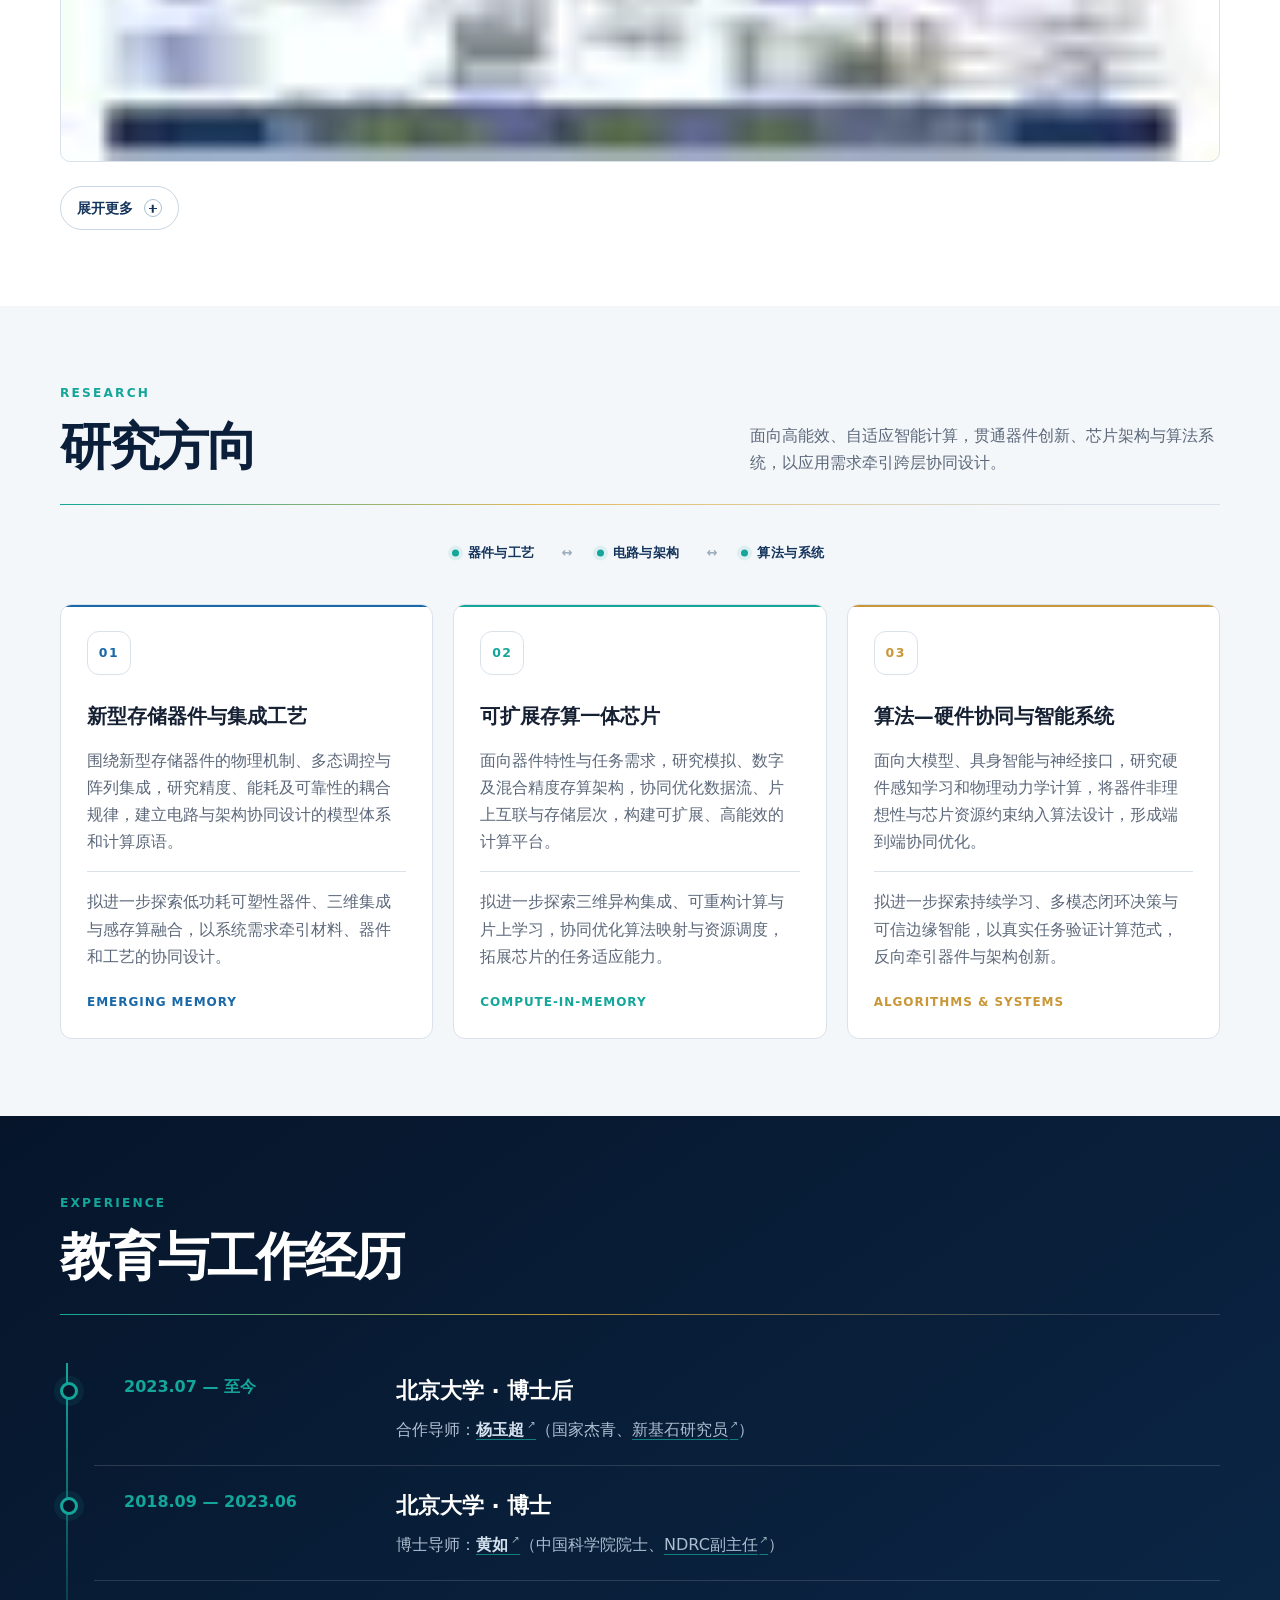
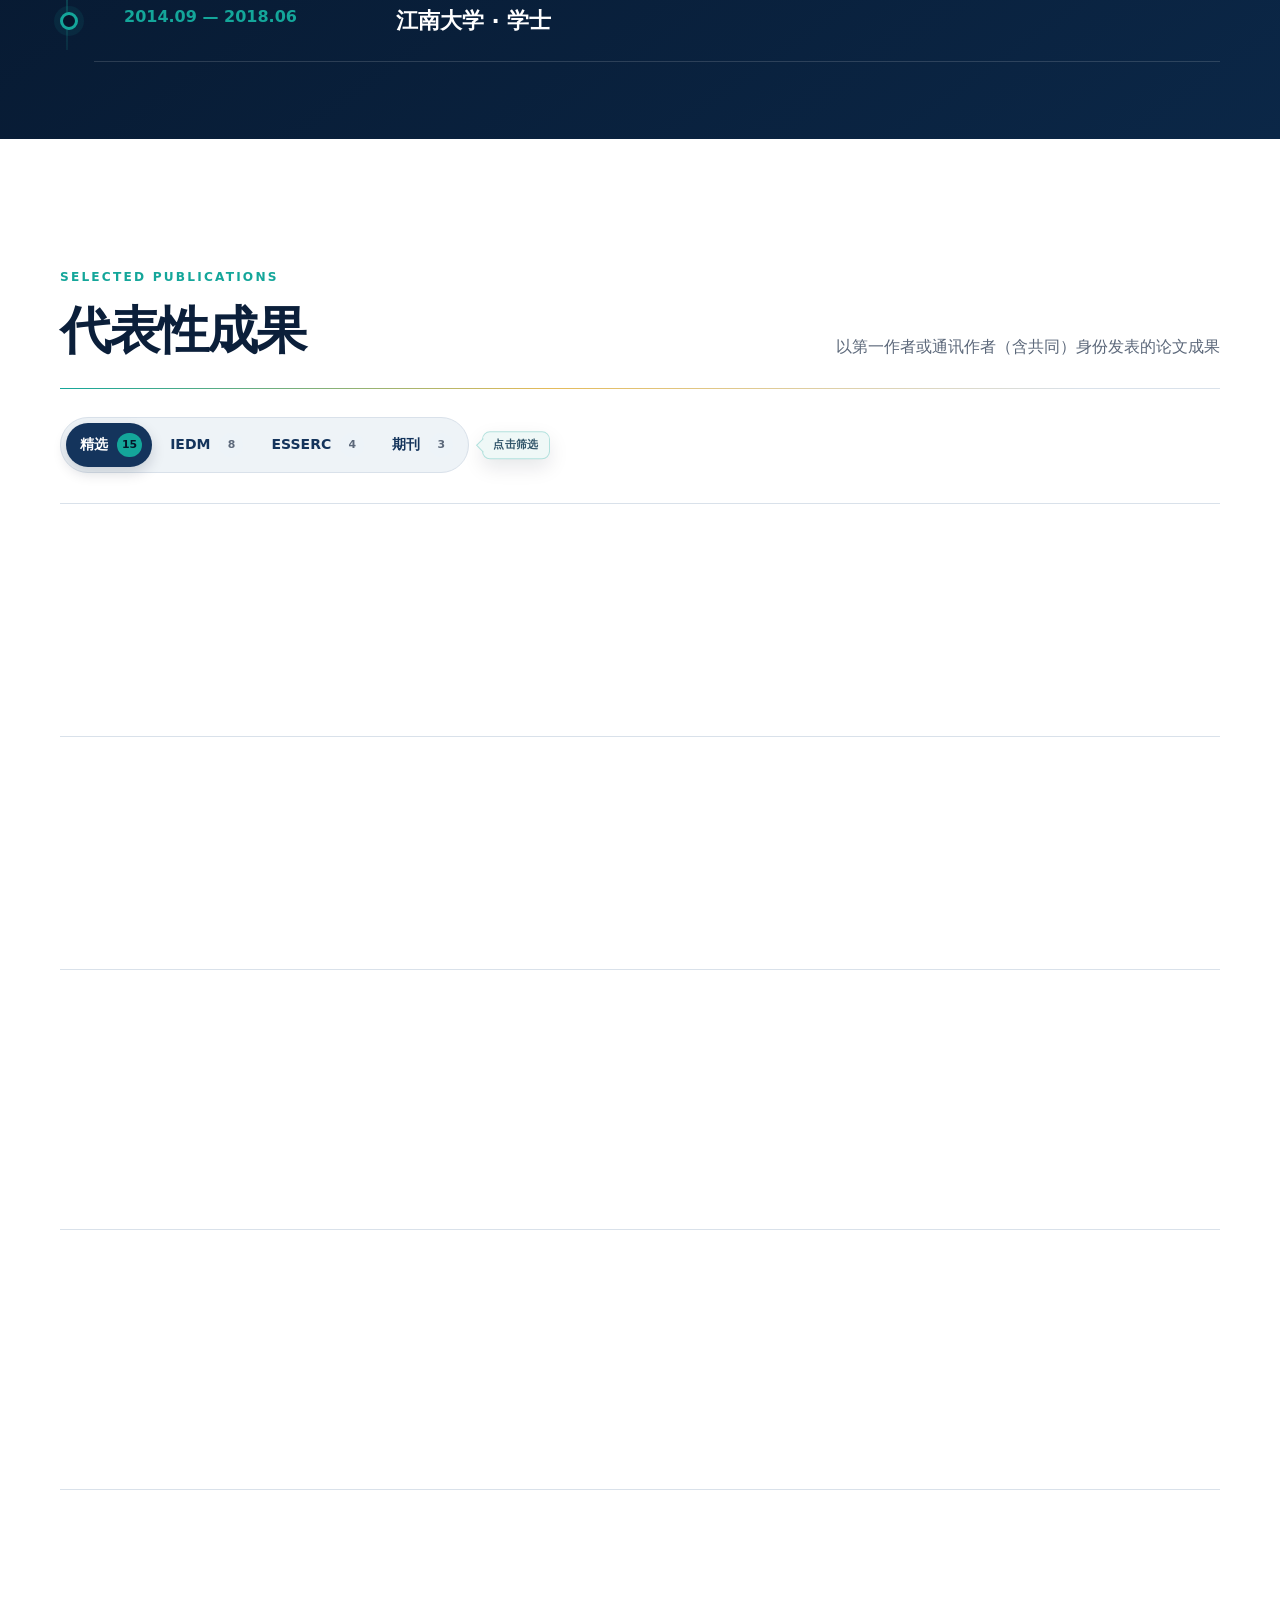
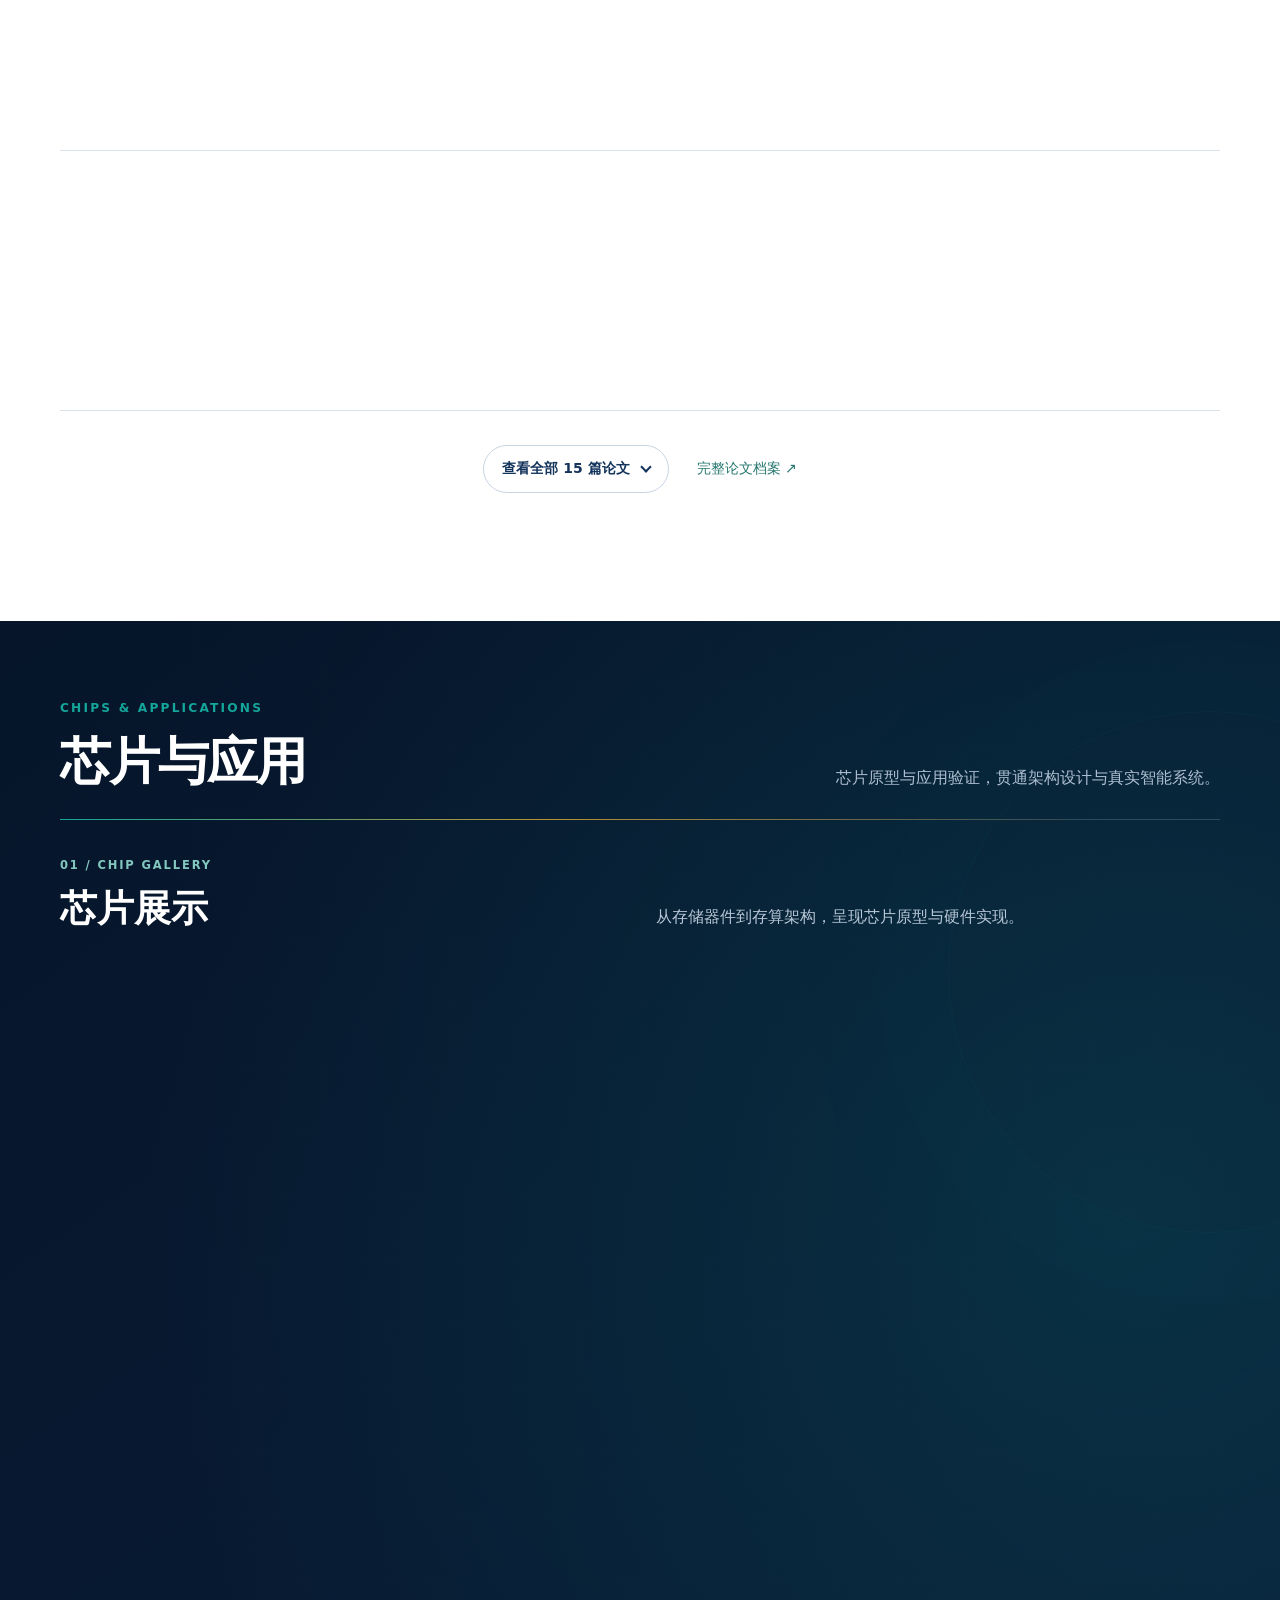
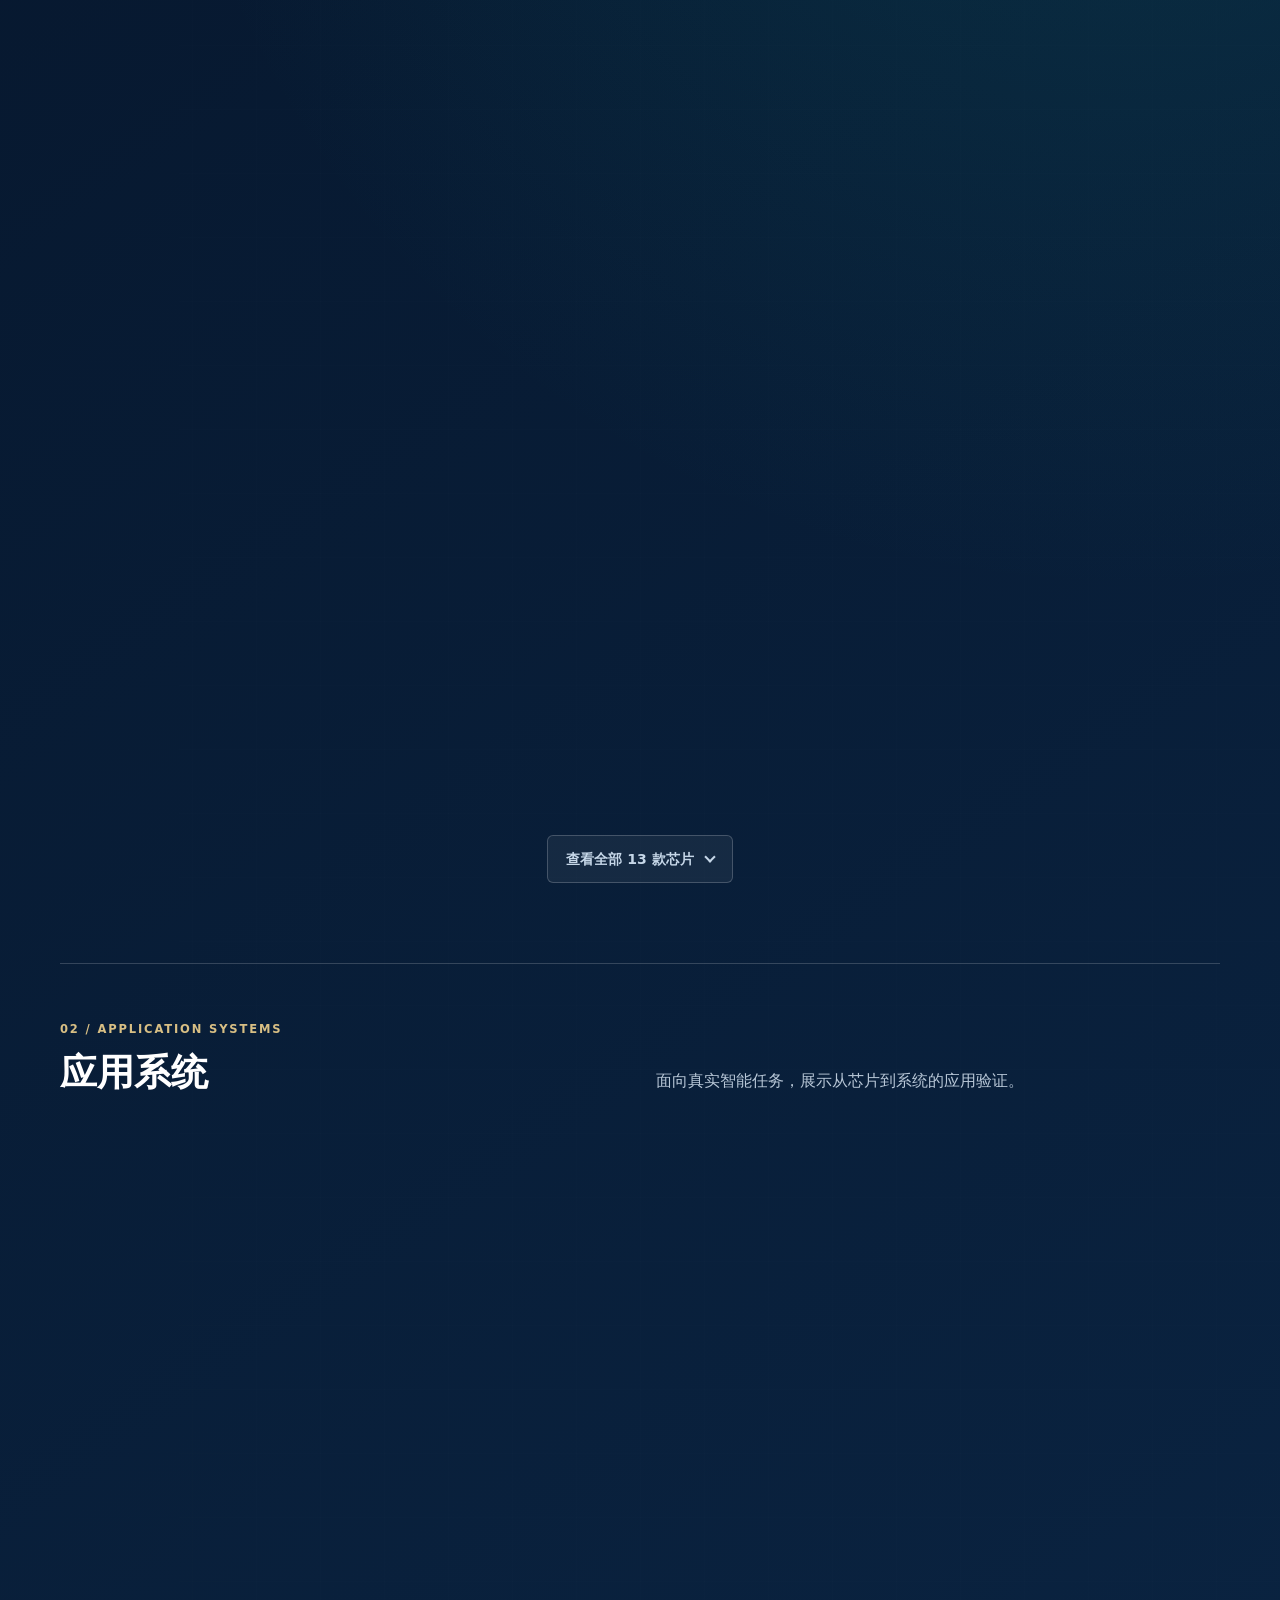
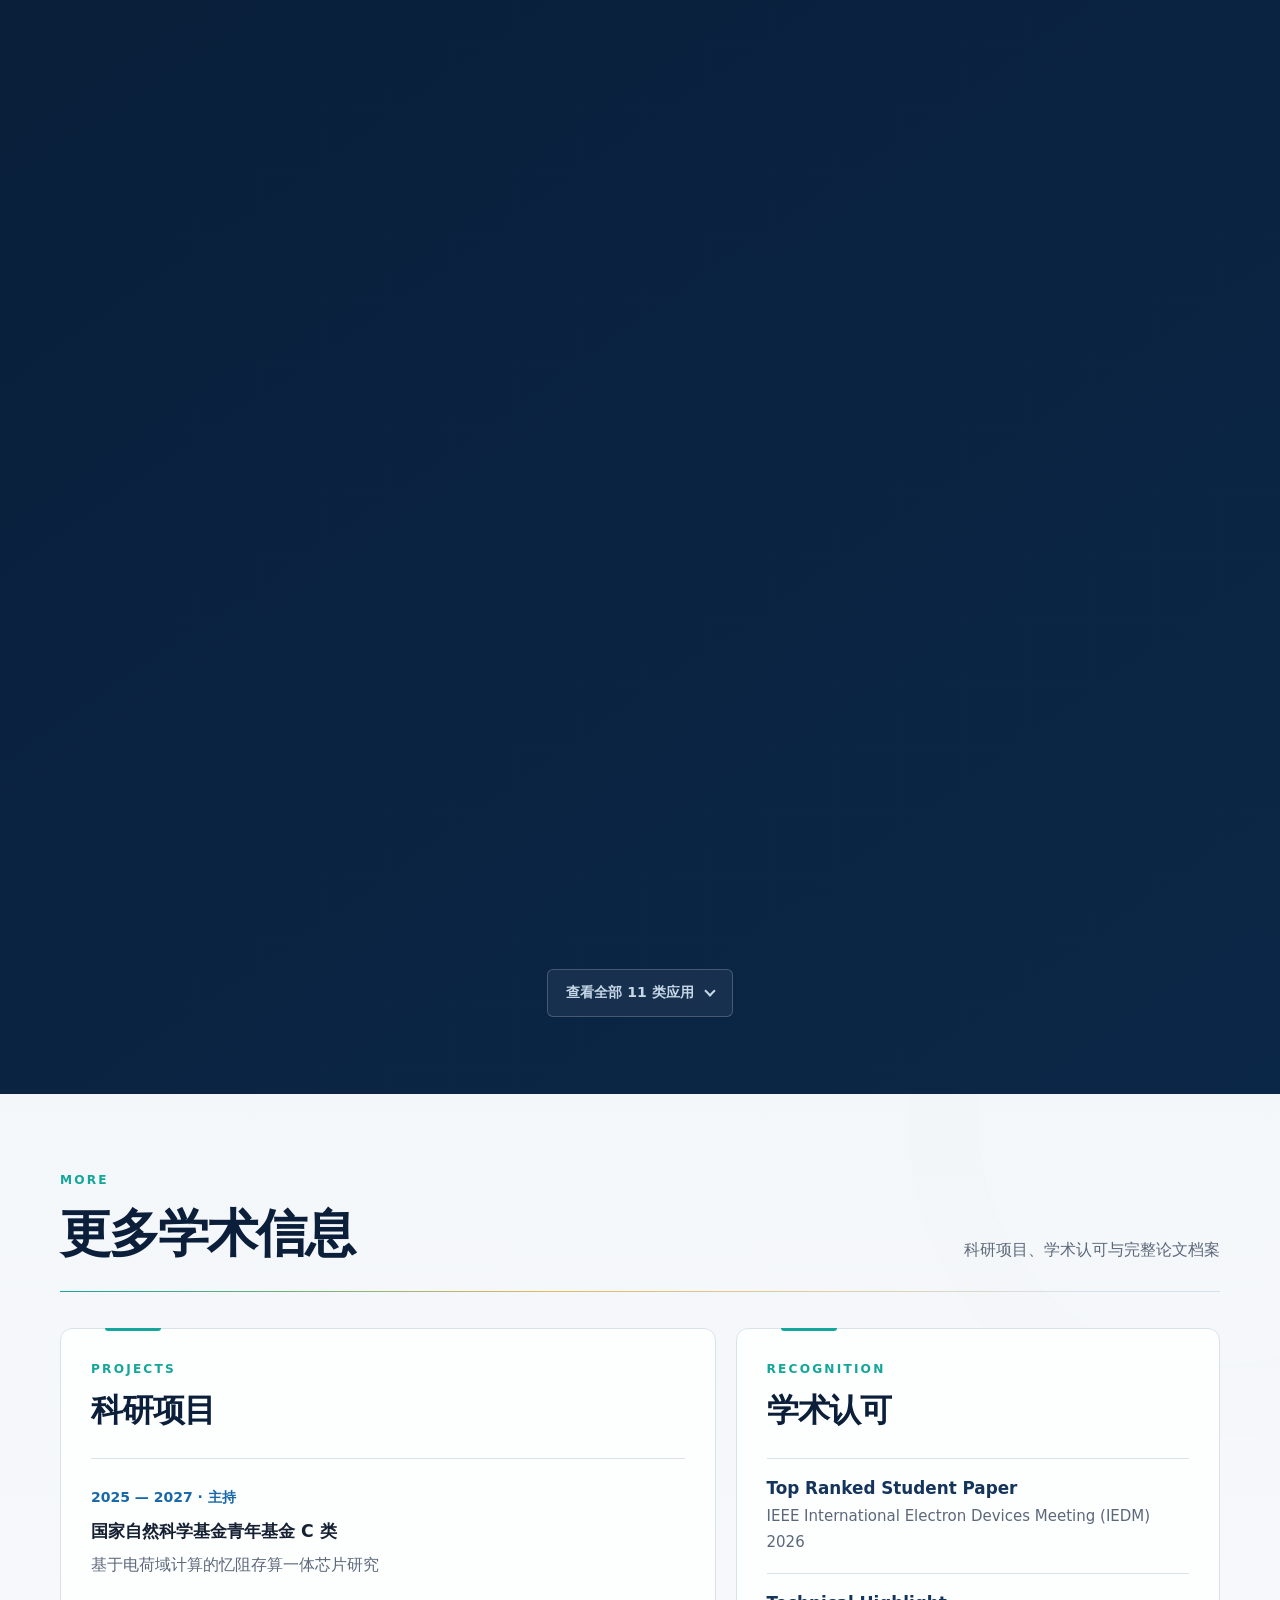
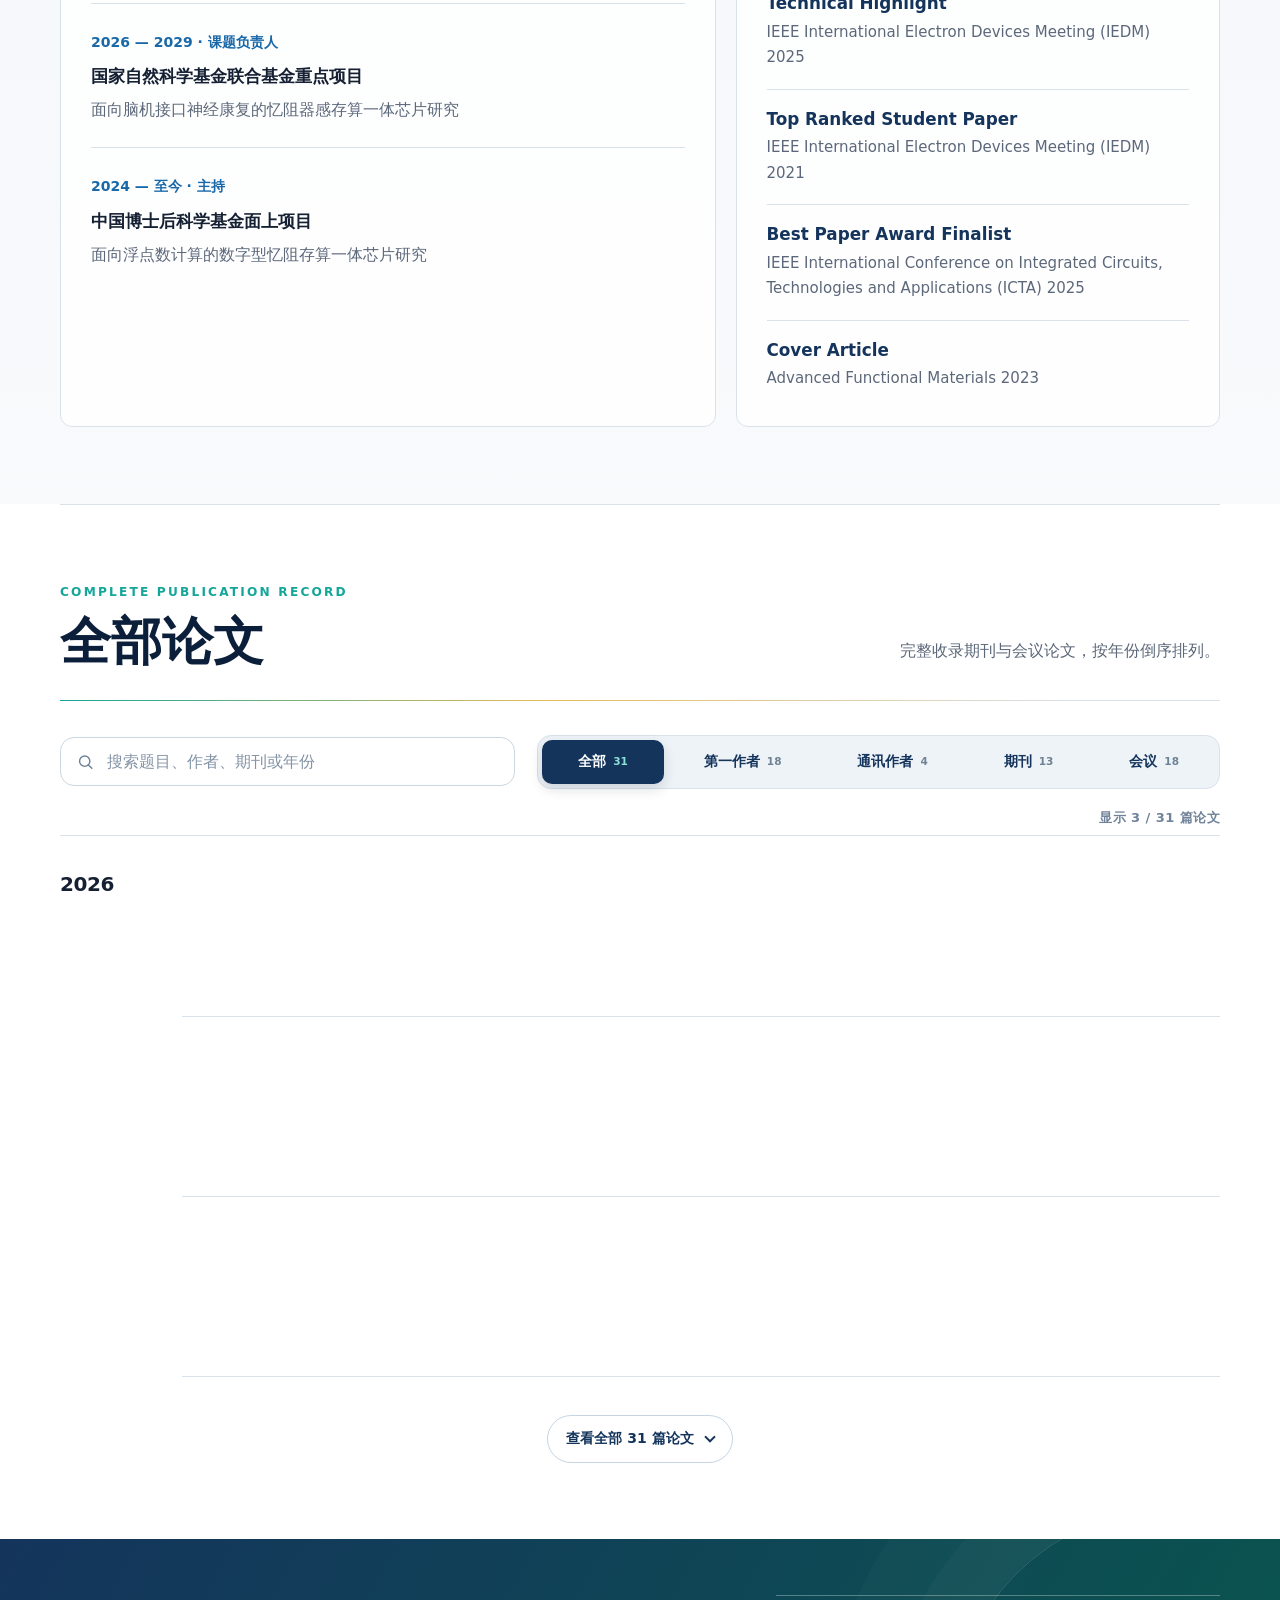
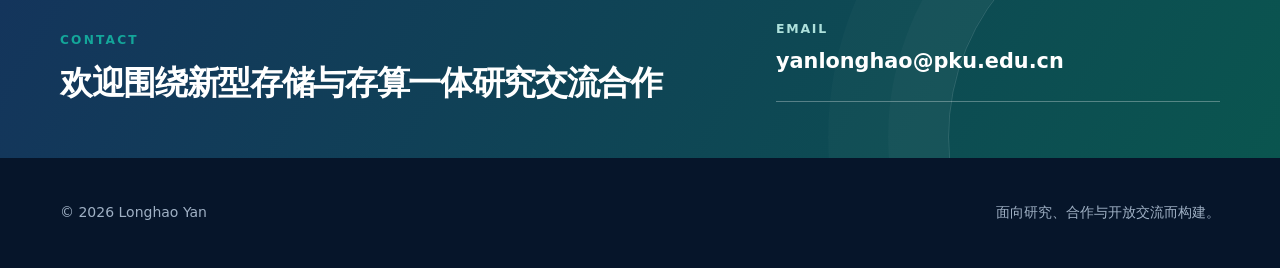
==== commit d27c8423: "Publish research overview, concise paper summaries and chip dimensions" ====
--- a/index.html
+++ b/index.html
@@ -31,7 +31,7 @@
   <link rel="alternate" hreflang="en" href="https://yanlonghao.com/?lang=en">
   <link rel="alternate" hreflang="x-default" href="https://yanlonghao.com/">
   <link rel="icon" href="assets/images/favicon.svg" type="image/svg+xml">
-  <link rel="stylesheet" href="assets/css/styles.css?v=87">
+  <link rel="stylesheet" href="assets/css/styles.css?v=90">
   <title>Longhao Yan | 闫龙皞</title>
   <script type="application/ld+json">
     {
@@ -175,33 +175,36 @@
             <p class="section-kicker">RESEARCH</p>
             <h2 data-i18n="researchTitle">研究方向</h2>
           </div>
-          <p data-i18n="researchIntro">从底层物理器件出发，构建面向真实智能任务的高能效计算系统。</p>
-        </div>
-        <div class="research-flow" aria-label="研究链路" data-i18n-aria-label="researchFlowLabel">
-          <span data-i18n="flowDevices">物理器件</span>
-          <i aria-hidden="true">→</i>
-          <span data-i18n="flowChips">存算一体芯片</span>
-          <i aria-hidden="true">→</i>
-          <span data-i18n="flowApplications">智能应用</span>
+          <p data-i18n="researchIntro">面向高能效、自适应智能计算，贯通器件创新、芯片架构与算法系统，以应用需求牵引跨层协同设计。</p>
+        </div>
+        <div class="research-flow" aria-label="器件、芯片与算法系统双向协同" data-i18n-aria-label="researchFlowLabel">
+          <span data-i18n="flowDevices">器件与工艺</span>
+          <i aria-hidden="true">↔</i>
+          <span data-i18n="flowChips">电路与架构</span>
+          <i aria-hidden="true">↔</i>
+          <span data-i18n="flowApplications">算法与系统</span>
         </div>
         <div class="research-grid">
           <article class="research-card">
             <span class="card-index">01</span>
-            <h3 data-i18n="researchCard1Title">新型存储器工艺</h3>
-            <p data-i18n="researchCard1Text">面向新型存储器件特性、阵列集成、可靠性和多级存储研究。</p>
+            <h3 data-i18n="researchCard1Title">新型存储器件与集成工艺</h3>
+            <p data-i18n="researchCard1Text">围绕新型存储器件的物理机制、多态调控与阵列集成，研究精度、能耗及可靠性的耦合规律，建立电路与架构协同设计的模型体系和计算原语。</p>
+            <p class="research-future" data-i18n="researchCard1Future">拟进一步探索低功耗可塑性器件、三维集成与感存算融合，以系统需求牵引材料、器件和工艺的协同设计。</p>
             <span class="card-label">Emerging Memory</span>
           </article>
           <article class="research-card">
             <span class="card-index">02</span>
-            <h3 data-i18n="researchCard2Title">存算一体芯片设计</h3>
-            <p data-i18n="researchCard2Text">研究模拟、数字与混合精度存算一体架构，覆盖宏单元、SoC 与系统验证。</p>
+            <h3 data-i18n="researchCard2Title">可扩展存算一体芯片</h3>
+            <p data-i18n="researchCard2Text">面向器件特性与任务需求，研究模拟、数字及混合精度存算架构，协同优化数据流、片上互联与存储层次，构建可扩展、高能效的计算平台。</p>
+            <p class="research-future" data-i18n="researchCard2Future">拟进一步探索三维异构集成、可重构计算与片上学习，协同优化算法映射与资源调度，拓展芯片的任务适应能力。</p>
             <span class="card-label">Compute-in-Memory</span>
           </article>
           <article class="research-card">
             <span class="card-index">03</span>
-            <h3 data-i18n="researchCard3Title">人工智能算法设计</h3>
-            <p data-i18n="researchCard3Text">面向大语言模型、具身智能、多模态融合与脑机接口的软硬件协同优化。</p>
-            <span class="card-label">AI Algorithms</span>
+            <h3 data-i18n="researchCard3Title">算法—硬件协同与智能系统</h3>
+            <p data-i18n="researchCard3Text">面向大模型、具身智能与神经接口，研究硬件感知学习和物理动力学计算，将器件非理想性与芯片资源约束纳入算法设计，形成端到端协同优化。</p>
+            <p class="research-future" data-i18n="researchCard3Future">拟进一步探索持续学习、多模态闭环决策与可信边缘智能，以真实任务验证计算范式，反向牵引器件与架构创新。</p>
+            <span class="card-label">Algorithms &amp; Systems</span>
           </article>
         </div>
       </div>
@@ -255,76 +258,91 @@
             <div class="pub-meta"><span>Science · 2026</span><span class="journal-impact" aria-label="Impact Factor 47.3"><small>IF</small><strong>47.3</strong></span><span class="role" data-i18n="roleFirst">第一作者</span></div>
             <h3><a class="publication-title-link" href="https://www.science.org/doi/10.1126/science.aee6277" target="_blank" rel="noopener">A sub-10-millisecond neural dynamical system based on phase-change memristors</a></h3>
             <p>Lei Cai#, Yaoyu Tao#*, Chenchen Xie#, <strong>Longhao Yan#</strong>, et al.</p>
+            <p class="paper-summary" data-i18n="paperSummary1">利用相变忆阻器的可控电导漂移与存内计算，将器件物理过程转化为神经动力学求解资源，实现毫秒级高精度计算，为实时物理世界建模提供硬件路径。</p>
           </li>
           <li data-paper="iedm-2025-learning" data-category="iedm">
             <div class="pub-meta"><span>IEEE International Electron Devices Meeting (IEDM) · 2025</span><span class="role" data-i18n="roleFirst">第一作者</span><span class="role accent">Technical Highlight</span></div>
             <h3><a class="publication-title-link" href="https://ieeexplore.ieee.org/document/11353856" target="_blank" rel="noopener">An 8Mb Learning-Aware RRAM Compute-in-Memory Accelerator for Embodied Self-Supervised Learning</a></h3>
             <p><strong>Longhao Yan#</strong>, Zhe Zhan#, Zelun Pan, et al.</p>
+            <p class="paper-summary" data-i18n="paperSummary2">通过两阶段精密编程与梯度感知调度，兼顾 RRAM 权重更新的速度、精度和寿命，并在四足机器人上验证自监督学习，推动存算芯片从静态推理走向在线适应。</p>
           </li>
           <li data-paper="iedm-2021-uncertainty" data-category="iedm">
             <div class="pub-meta"><span>IEEE International Electron Devices Meeting (IEDM) · 2021</span><span class="role" data-i18n="roleFirst">第一作者</span><span class="role accent">Top Ranked Student Paper</span></div>
             <h3><a class="publication-title-link" href="https://ieeexplore.ieee.org/document/9720555" target="_blank" rel="noopener">Uncertainty Quantification Based on Multilevel Conductance and Stochasticity of Heater Size Dependent C-doped PCM Chip</a></h3>
             <p><strong>Longhao Yan</strong>, Xi Li, Yihang Zhu, et al.</p>
+            <p class="paper-summary" data-i18n="paperSummary3">协同利用 PCM 的多级电导与内禀随机性，在存储阵列中实现神经网络计算和不确定性量化，使器件随机性成为评估模型预测可信度的计算资源。</p>
           </li>
           <li data-paper="afm-2023" data-category="journal">
             <div class="pub-meta"><span>Advanced Functional Materials · 2023</span><span class="journal-impact" aria-label="Impact Factor 19.9"><small>IF</small><strong>19.9</strong></span><span class="role" data-i18n="roleFirst">第一作者</span><span class="role accent" data-i18n="coverArticle">封面文章</span></div>
             <h3><a class="publication-title-link" href="https://advanced.onlinelibrary.wiley.com/doi/full/10.1002/adfm.202300458" target="_blank" rel="noopener">Neural Architecture Search with In-Memory Multiply-Accumulate and In-Memory Rank Based on Coating Layer Optimized C-doped Phase Change Memory</a></h3>
             <p><strong>Longhao Yan</strong>, Qingyu Wu, Xi Li, et al.</p>
+            <p class="paper-summary" data-i18n="paperSummary4">通过器件包覆层优化，结合存内乘累加与存内排序实现神经架构搜索，降低模型自动设计的计算开销，拓展忆阻计算从模型执行到模型生成的应用边界。</p>
           </li>
           <li data-paper="iedm-2026-llm" data-category="iedm">
             <div class="pub-meta"><span>IEEE International Electron Devices Meeting (IEDM) · 2026</span><span class="role" data-i18n="roleFirst">第一作者</span><span class="role accent">Top Ranked Student Paper</span></div>
             <h3>A 288-Mb PCM Compute-in-Memory Processor with Drift-Resilient Tri-Tier KV-Cache Computing and Low-Stress Multilevel Programming for Edge LLM Inference</h3>
             <p><strong>Longhao Yan#</strong>, Xiangyuan Xue#, Yihang Zhu, et al. · <span data-i18n="accepted">已接收</span></p>
+            <p class="paper-summary" data-i18n="paperSummary5">针对大模型 KV 缓存的数据搬运、写入磨损与漂移问题，构建三级存算架构并引入低应力编程，在多卡原型上验证 7B 模型推理，兼顾端侧部署的能效与可靠性。</p>
           </li>
           <li data-paper="iedm-2026-biohybrid" data-category="iedm">
             <div class="pub-meta"><span>IEEE International Electron Devices Meeting (IEDM) · 2026</span><span class="role" data-i18n="roleFirst">第一作者</span></div>
             <h3>A Heterogeneous Memristive System Integrating an 8-Mb RRAM Perception-to-Policy CIM Processor and a VO₂ Neural Stimulation Chip for Closed-Loop Biohybrid Robots</h3>
             <p><strong>Longhao Yan#</strong>, Qihang Ding#, Jiakang Qiu#, et al. · <span data-i18n="accepted">已接收</span></p>
+            <p class="paper-summary" data-i18n="paperSummary6">将 RRAM 感知决策处理器与 VO₂ 神经刺激芯片协同集成，贯通人工感知、策略生成与生物运动控制，在生物混合机器人上验证低功耗闭环智能。</p>
           </li>
           <li data-paper="iedm-2026-privacy" data-category="iedm">
             <div class="pub-meta"><span>IEEE International Electron Devices Meeting (IEDM) · 2026</span><span class="role" data-i18n="roleFirst">第一作者</span></div>
             <h3>A 2-Mb Drift-Robust PCM Chip for Privacy-Sensitive Edge Intelligence: Intermediate-Field Slope Readout for Multilevel Storage and Column-Level Self-Reference for Compute-in-Memory</h3>
             <p><strong>Longhao Yan#</strong>, Xinjie Wen#, Ruiheng Wang, et al. · <span data-i18n="accepted">已接收</span></p>
+            <p class="paper-summary" data-i18n="paperSummary7">以中场斜率读出和列级自参考分别抑制多级存储与存内计算中的漂移误差，结合身份认证与居家辅助任务，验证面向隐私敏感端侧智能的可靠存算方案。</p>
           </li>
           <li data-paper="iedm-2025-multimodal" data-category="iedm">
             <div class="pub-meta"><span>IEEE International Electron Devices Meeting (IEDM) · 2025</span><span class="role" data-i18n="roleFirst">第一作者</span></div>
             <h3><a class="publication-title-link" href="https://ieeexplore.ieee.org/document/11353552" target="_blank" rel="noopener">Efficient Multimodal Fusion with Intelligent Predictive Programming Based on 64-Core PCM Compute-in-Memory Processor</a></h3>
             <p><strong>Longhao Yan#</strong>, Zitong Zheng#, Xi Li, et al.</p>
+            <p class="paper-summary" data-i18n="paperSummary8">结合预测式编程与器件随机性，在 64 核 PCM 处理器上实现多模态语义融合，并通过医疗器械检测验证，将存储器物理特性转化为跨模态计算优势。</p>
           </li>
           <li data-paper="iedm-2024-manifold" data-category="iedm">
             <div class="pub-meta"><span>IEEE International Electron Devices Meeting (IEDM) · 2024</span><span class="role" data-i18n="roleFirst">第一作者</span></div>
             <h3><a class="publication-title-link" href="https://ieeexplore.ieee.org/document/10873590" target="_blank" rel="noopener">Neural Manifold Learning Based on 40 nm Dual-Mode PCM Compute-in-Memory Chip with Hardware Adaptive Drift Compensation</a></h3>
             <p><strong>Longhao Yan#</strong>, Yuqi Li#, Xi Li, et al.</p>
+            <p class="paper-summary" data-i18n="paperSummary9">利用双模 PCM 芯片协同实现矩阵运算与真随机数生成，并通过自适应漂移补偿保障计算精度，为脑机接口中的高维神经信号流形学习提供高能效硬件。</p>
           </li>
           <li data-paper="iedm-2025-mixed" data-category="iedm">
             <div class="pub-meta"><span>IEEE International Electron Devices Meeting (IEDM) · 2025</span><span class="role" data-i18n="roleFirst">第一作者</span></div>
             <h3><a class="publication-title-link" href="https://ieeexplore.ieee.org/document/11353523" target="_blank" rel="noopener">A 40nm Mixed-Precision PCM Chip with Fused Analog/Digital Compute-in-Memory and Adaptive Drift Compensation for Embodied AI Applications</a></h3>
             <p>Zelun Pan#, <strong>Longhao Yan#</strong>, Xile Wang, et al.</p>
+            <p class="paper-summary" data-i18n="paperSummary10">融合模拟与数字存算，支持整数和浮点混合精度，并以自适应漂移补偿提高长期计算稳定性，为具身智能中不同精度模型的统一芯片部署提供支撑。</p>
           </li>
           <li data-paper="advs-2025" data-category="journal">
             <div class="pub-meta"><span>Advanced Science · 2025</span><span class="journal-impact" aria-label="Impact Factor 14.1"><small>IF</small><strong>14.1</strong></span><span class="role" data-i18n="roleCorresponding">通讯作者</span></div>
             <h3><a class="publication-title-link" href="https://advanced.onlinelibrary.wiley.com/doi/full/10.1002/advs.202505678" target="_blank" rel="noopener">Memristive In-Memory Object Detection with 128 Mb C-doped PCM Chip</a></h3>
             <p>Chenchen Xie#, Yuqi Li#, <strong>Longhao Yan*</strong>, et al.</p>
+            <p class="paper-summary" data-i18n="paperSummary11">以 128-Mb PCM 芯片实现存内矩阵运算与最大值计算，结合混合精度权重映射降低模数转换开销，推动忆阻计算从分类拓展到兼具识别与定位的目标检测。</p>
           </li>
           <li data-paper="esserc-2025" data-category="esserc">
             <div class="pub-meta"><span>IEEE European Solid-State Electronics Research Conference (ESSERC) · 2025</span><span class="role" data-i18n="roleFirst">第一作者</span></div>
             <h3><a class="publication-title-link" href="https://ieeexplore.ieee.org/document/11214056" target="_blank" rel="noopener">A 1308 TOPS/W Charge-Mode ReRAM CIM Macro with 4T2R2C Differential Cell and FIA-Based Analog Accumulation for AI Inference</a></h3>
             <p><strong>Longhao Yan#</strong>, Zelun Pan#, Zhe Zhan, et al.</p>
+            <p class="paper-summary" data-i18n="paperSummary12">提出差分存储单元与电荷域模拟累加电路，缓解传统电流域存算的静态功耗、压降和非线性限制，为高并行、高能效的 ReRAM 存算宏提供电路基础。</p>
           </li>
           <li data-paper="esserc-2026-hybrid" data-category="esserc">
             <div class="pub-meta"><span>IEEE European Solid-State Electronics Research Conference (ESSERC) · 2026</span><span class="role" data-i18n="roleFirst">第一作者</span><span class="role" data-i18n="roleCorresponding">通讯作者</span></div>
             <h3>A Hybrid Analog-Digital RRAM CIM System with 4T2R1C Charge-Domain ACIM and RL-Driven Mixed-Precision Deployment for AI Inference</h3>
             <p>Minghui Yin#, Jiukai Fang#, <strong>Longhao Yan#*</strong>, et al. · <span data-i18n="accepted">已接收</span></p>
+            <p class="paper-summary" data-i18n="paperSummary13">将低静态功耗的电荷域模拟存算与数字浮点计算结合，通过强化学习分配混合精度任务并优化核间流水，在计算精度、能效和系统吞吐之间实现协同优化。</p>
           </li>
           <li data-paper="esserc-2026-wear" data-category="esserc">
             <div class="pub-meta"><span>IEEE European Solid-State Electronics Research Conference (ESSERC) · 2026</span><span class="role" data-i18n="roleFirst">第一作者</span><span class="role" data-i18n="roleCorresponding">通讯作者</span></div>
             <h3>An 8Mb 16-Core Wear-Resilient RRAM Compute-in-Memory Processor with Overshoot-Optimized MLC Programming and Compute-Aware Wear Leveling for Aerial Embodied Learning</h3>
             <p>Ruiheng Wang#, <strong>Longhao Yan#*</strong>, Daijing Shi, et al. · <span data-i18n="accepted">已接收</span></p>
+            <p class="paper-summary" data-i18n="paperSummary14">从低过冲编程与计算感知磨损均衡两层协同延长 RRAM 芯片寿命，并在无人机自适应巡航中验证片上学习，为长期运行的具身智能提供可靠硬件基础。</p>
           </li>
           <li data-paper="esserc-2026-foveated" data-category="esserc">
             <div class="pub-meta"><span>IEEE European Solid-State Electronics Research Conference (ESSERC) · 2026</span><span class="role" data-i18n="roleCorresponding">通讯作者</span></div>
             <h3>A 40nm 3.58 mJ/Frame PCM-Based POSIT/INT Mixed-Precision Digital/Analog CIM Chip for Edge Foveated Rendering</h3>
             <p>Bowen Wang#, Zelun Pan#, Zhe Zhan, <strong>Longhao Yan*</strong>, et al. · <span data-i18n="accepted">已接收</span></p>
+            <p class="paper-summary" data-i18n="paperSummary15">将注视点感知的混合精度渲染与模拟／数字 PCM 存算协同设计，结合纠错和稀疏计算减少能耗，在保持图像质量的同时提升边缘神经渲染效率。</p>
           </li>
         </ol>
         <div class="content-more publication-more-wrap">
@@ -646,74 +664,82 @@
           </div>
         <div class="showcase-grid" id="chips-grid">
           <figure class="showcase-card" data-showcase-item="chips">
-            <a class="showcase-media" href="https://www.science.org/doi/10.1126/science.aee6277" target="_blank" rel="noopener" data-i18n-aria-label="systemsOpenPaper">
+            <a class="showcase-media has-dimensions" href="https://www.science.org/doi/10.1126/science.aee6277" target="_blank" rel="noopener" data-i18n-aria-label="systemsOpenPaper">
               <picture>
                 <source media="(max-width: 640px)" srcset="assets/images/chips/chip-08-800.webp?v=2">
                 <img src="assets/images/chips/chip-08.webp?v=2" alt="面向神经动力学的忆阻存算一体芯片" data-i18n-alt="chip08Title" width="607" height="616" loading="lazy" decoding="async">
               </picture>
+              <span class="chip-dimensions" title="Science 2026 · Fig. 4C · ENN CIM + Δt drift array; not full die"><span data-i18n="chipCoreArea">计算核心面积</span><strong>0.28 mm²</strong></span>
             </a>
             <figcaption><span class="showcase-index">C01</span><div><h3><a href="https://www.science.org/doi/10.1126/science.aee6277" target="_blank" rel="noopener" data-i18n="chip08Title">面向神经动力学的忆阻存算一体芯片</a></h3><p><span class="showcase-source showcase-source-featured">Science · 2026</span><span>144 Kb</span><span data-i18n="levelMacro">Macro 级</span></p></div></figcaption>
           </figure>
           <figure class="showcase-card" data-showcase-item="chips">
-            <div class="showcase-media">
+            <div class="showcase-media has-dimensions">
               <picture>
                 <source media="(max-width: 640px)" srcset="assets/images/chips/chip-11-800.webp?v=1">
                 <img src="assets/images/chips/chip-11.webp?v=1" alt="面向大语言模型推理的忆阻存算一体芯片" data-i18n-alt="chip11Title" width="1083" height="552" loading="lazy" decoding="async">
               </picture>
+              <span class="chip-dimensions" title="IEDM 2026 · Fig. 21 · full die"><span data-i18n="chipDieSize">芯片尺寸</span><strong>21.15 × 10.5 mm</strong></span>
             </div>
             <figcaption><span class="showcase-index">C02</span><div><h3 data-i18n="chip11Title">面向大语言模型推理的忆阻存算一体芯片</h3><p><span class="showcase-source">IEDM · 2026</span><span class="showcase-source showcase-source-featured">Top Ranked Student Paper</span><span>288 Mb</span><span data-i18n="levelSoC">SoC 级</span></p></div></figcaption>
           </figure>
           <figure class="showcase-card" data-showcase-item="chips">
-            <div class="showcase-media">
+            <div class="showcase-media has-dimensions">
               <picture>
                 <source media="(max-width: 640px)" srcset="assets/images/chips/chip-13-800.webp?v=1">
                 <img src="assets/images/chips/chip-13.webp?v=1" alt="面向智能感知决策的 RRAM 忆阻存算处理器与高仿生 VO₂ 忆阻神经刺激芯片" data-i18n-alt="chip13Title" width="723" height="1038" loading="lazy" decoding="async">
               </picture>
+              <span class="chip-dimensions" title="IEDM 2026 · Fig. 15 · RRAM die; VO₂ photo retains original scale bar"><span data-i18n="chipRramDieSize">RRAM 芯片</span><strong>5.1 × 3.7 mm</strong></span>
             </div>
             <figcaption><span class="showcase-index">C03</span><div><h3 data-i18n="chip13Title">面向智能感知决策的 RRAM 忆阻存算处理器与高仿生 VO₂ 忆阻神经刺激芯片</h3><p><span class="showcase-source">IEDM · 2026</span><span data-i18n="chip13Capacity">8 Mb + 24 器件</span><span data-i18n="levelSoC">SoC 级</span></p></div></figcaption>
           </figure>
           <figure class="showcase-card" data-showcase-item="chips">
-            <div class="showcase-media">
+            <div class="showcase-media has-dimensions">
               <picture>
                 <source media="(max-width: 640px)" srcset="assets/images/chips/chip-14-800.webp?v=1">
                 <img src="assets/images/chips/chip-14.webp?v=1" alt="面向端侧隐私敏感计算的忆阻存算一体芯片" data-i18n-alt="chip14Title" width="1072" height="560" loading="lazy" decoding="async">
               </picture>
+              <span class="chip-dimensions" title="IEDM 2026 · Fig. 19 · full die"><span data-i18n="chipDieSize">芯片尺寸</span><strong>3.1 × 1.6 mm</strong></span>
             </div>
             <figcaption><span class="showcase-index">C04</span><div><h3 data-i18n="chip14Title">面向端侧隐私敏感计算的忆阻存算一体芯片</h3><p><span class="showcase-source">IEDM · 2026</span><span>2 Mb</span><span data-i18n="levelMacro">Macro 级</span></p></div></figcaption>
           </figure>
           <figure class="showcase-card" data-showcase-item="chips">
-            <a class="showcase-media" href="https://ieeexplore.ieee.org/document/11353552" target="_blank" rel="noopener" data-i18n-aria-label="systemsOpenPaper">
+            <a class="showcase-media has-dimensions" href="https://ieeexplore.ieee.org/document/11353552" target="_blank" rel="noopener" data-i18n-aria-label="systemsOpenPaper">
               <picture>
                 <source media="(max-width: 640px)" srcset="assets/images/chips/chip-01-800.webp?v=2">
                 <img src="assets/images/chips/chip-01.webp?v=2" alt="面向多模态融合的忆阻存算一体芯片" data-i18n-alt="chip01Title" width="517" height="487" loading="lazy" decoding="async">
               </picture>
+              <span class="chip-dimensions" title="IEDM 2025 · Fig. 4 · full die"><span data-i18n="chipDieSize">芯片尺寸</span><strong>11 × 11 mm</strong></span>
             </a>
             <figcaption><span class="showcase-index">C05</span><div><h3><a href="https://ieeexplore.ieee.org/document/11353552" target="_blank" rel="noopener" data-i18n="chip01Title">面向多模态融合的忆阻存算一体芯片</a></h3><p><span class="showcase-source">IEDM · 2025</span><span>9 Mb</span><span data-i18n="levelSoC">SoC 级</span></p></div></figcaption>
           </figure>
           <figure class="showcase-card" data-showcase-item="chips">
-            <a class="showcase-media showcase-media-rotated" href="https://ieeexplore.ieee.org/document/11353856" target="_blank" rel="noopener" data-i18n-aria-label="systemsOpenPaper">
+            <a class="showcase-media has-dimensions showcase-media-rotated" href="https://ieeexplore.ieee.org/document/11353856" target="_blank" rel="noopener" data-i18n-aria-label="systemsOpenPaper">
               <picture>
                 <source media="(max-width: 640px)" srcset="assets/images/chips/chip-02-800.webp?v=2">
                 <img src="assets/images/chips/chip-02.webp?v=2" alt="面向具身学习的忆阻存算一体芯片" data-i18n-alt="chip02Title" width="340" height="826" loading="lazy" decoding="async">
               </picture>
+              <span class="chip-dimensions" title="IEDM 2025 · Fig. 15 · full die"><span data-i18n="chipDieSize">芯片尺寸</span><strong>6.3 × 2.56 mm</strong></span>
             </a>
             <figcaption><span class="showcase-index">C06</span><div><h3><a href="https://ieeexplore.ieee.org/document/11353856" target="_blank" rel="noopener" data-i18n="chip02Title">面向具身学习的忆阻存算一体芯片</a></h3><p><span class="showcase-source">IEDM · 2025</span><span>8 Mb</span><span data-i18n="levelSoC">SoC 级</span></p></div></figcaption>
           </figure>
           <figure class="showcase-card" data-showcase-item="chips">
-            <a class="showcase-media" href="https://ieeexplore.ieee.org/document/11353523" target="_blank" rel="noopener" data-i18n-aria-label="systemsOpenPaper">
+            <a class="showcase-media has-dimensions" href="https://ieeexplore.ieee.org/document/11353523" target="_blank" rel="noopener" data-i18n-aria-label="systemsOpenPaper">
               <picture>
                 <source media="(max-width: 640px)" srcset="assets/images/chips/chip-03-800.webp?v=2">
                 <img src="assets/images/chips/chip-03.webp?v=2" alt="面向混合精度计算的忆阻存算一体芯片" data-i18n-alt="chip03Title" width="1075" height="758" loading="lazy" decoding="async">
               </picture>
+              <span class="chip-dimensions" title="ESSERC 2026 · Fig. 8 · same mixed-precision PCM chip reported at IEDM 2025; full die including IO"><span data-i18n="chipDieSize">芯片尺寸</span><strong>1.836 × 1.480 mm</strong></span>
             </a>
             <figcaption><span class="showcase-index">C07</span><div><h3><a href="https://ieeexplore.ieee.org/document/11353523" target="_blank" rel="noopener" data-i18n="chip03Title">面向混合精度计算的忆阻存算一体芯片</a></h3><p><span class="showcase-source">IEDM · 2025 / ESSERC · 2026</span><span>256 Kb</span><span data-i18n="levelMacro">Macro 级</span></p></div></figcaption>
           </figure>
           <figure class="showcase-card" data-showcase-item="chips">
-            <a class="showcase-media" href="https://ieeexplore.ieee.org/document/10873590" target="_blank" rel="noopener" data-i18n-aria-label="systemsOpenPaper">
+            <a class="showcase-media has-dimensions" href="https://ieeexplore.ieee.org/document/10873590" target="_blank" rel="noopener" data-i18n-aria-label="systemsOpenPaper">
               <picture>
                 <source media="(max-width: 640px)" srcset="assets/images/chips/chip-05-800.webp?v=2">
                 <img src="assets/images/chips/chip-05.webp?v=2" alt="面向脑机解码的忆阻存算一体芯片" data-i18n-alt="chip05Title" width="1166" height="705" loading="lazy" decoding="async">
               </picture>
+              <span class="chip-dimensions" title="IEDM 2024 · Fig. 3 · full die"><span data-i18n="chipDieSize">芯片尺寸</span><strong>2.4 × 1.5 mm</strong></span>
             </a>
             <figcaption><span class="showcase-index">C08</span><div><h3><a href="https://ieeexplore.ieee.org/document/10873590" target="_blank" rel="noopener" data-i18n="chip05Title">面向脑机解码的忆阻存算一体芯片</a></h3><p><span class="showcase-source">IEDM · 2024</span><span>288 Kb</span><span data-i18n="levelMacro">Macro 级</span></p></div></figcaption>
           </figure>
@@ -727,38 +753,42 @@
             <figcaption><span class="showcase-index">C09</span><div><h3><a href="https://ieeexplore.ieee.org/document/9720555" target="_blank" rel="noopener" data-i18n="chip10Title">面向不确定性量化的忆阻存储芯片</a></h3><p><span class="showcase-source">IEDM · 2021</span><span>4 Mb</span><span data-i18n="levelArray">Array 级</span></p></div></figcaption>
           </figure>
           <figure class="showcase-card" data-showcase-item="chips">
-            <div class="showcase-media">
+            <div class="showcase-media has-dimensions">
               <picture>
                 <source media="(max-width: 640px)" srcset="assets/images/chips/chip-04-800.webp?v=2">
                 <img src="assets/images/chips/chip-04.webp?v=2" alt="耐磨损高可靠性忆阻存算一体芯片" data-i18n-alt="chip04Title" width="673" height="918" loading="lazy" decoding="async">
               </picture>
+              <span class="chip-dimensions" title="ESSERC 2026 · Fig. 6f · full die"><span data-i18n="chipDieSize">芯片尺寸</span><strong>3.7 × 5.1 mm</strong></span>
             </div>
             <figcaption><span class="showcase-index">C10</span><div><h3 data-i18n="chip04Title">耐磨损高可靠性忆阻存算一体芯片</h3><p><span class="showcase-source">ESSERC · 2026</span><span>8 Mb</span><span data-i18n="levelSoC">SoC 级</span></p></div></figcaption>
           </figure>
           <figure class="showcase-card" data-showcase-item="chips">
-            <a class="showcase-media" href="https://ieeexplore.ieee.org/document/11214056" target="_blank" rel="noopener" data-i18n-aria-label="systemsOpenPaper">
+            <a class="showcase-media has-dimensions" href="https://ieeexplore.ieee.org/document/11214056" target="_blank" rel="noopener" data-i18n-aria-label="systemsOpenPaper">
               <picture>
                 <source media="(max-width: 640px)" srcset="assets/images/chips/chip-06-800.webp?v=2">
                 <img src="assets/images/chips/chip-06.webp?v=2" alt="第一代电荷域高能效忆阻存算一体芯片" data-i18n-alt="chip06Title" width="1195" height="921" loading="lazy" decoding="async">
               </picture>
+              <span class="chip-dimensions" title="ESSERC 2025 · Fig. 2 · full die"><span data-i18n="chipDieSize">芯片尺寸</span><strong>3.3 × 2.4 mm</strong></span>
             </a>
             <figcaption><span class="showcase-index">C11</span><div><h3><a href="https://ieeexplore.ieee.org/document/11214056" target="_blank" rel="noopener" data-i18n="chip06Title">第一代电荷域高能效忆阻存算一体芯片</a></h3><p><span class="showcase-source">ESSERC · 2025</span><span>1 Mb</span><span data-i18n="levelMacro">Macro 级</span></p></div></figcaption>
           </figure>
           <figure class="showcase-card" data-showcase-item="chips">
-            <div class="showcase-media">
+            <div class="showcase-media has-dimensions">
               <picture>
                 <source media="(max-width: 640px)" srcset="assets/images/chips/chip-07-800.webp?v=2">
                 <img src="assets/images/chips/chip-07.webp?v=2" alt="第二代电荷域高能效忆阻存算一体芯片" data-i18n-alt="chip07Title" width="626" height="849" loading="lazy" decoding="async">
               </picture>
+              <span class="chip-dimensions" title="ESSERC 2026 · Fig. 6a · ACIM die, not DCIM die"><span data-i18n="chipDieSize">芯片尺寸</span><strong>1.16 × 1.56 mm</strong></span>
             </div>
             <figcaption><span class="showcase-index">C12</span><div><h3 data-i18n="chip07Title">第二代电荷域高能效忆阻存算一体芯片</h3><p><span class="showcase-source">ESSERC · 2026</span><span>128 Kb</span><span data-i18n="levelMacro">Macro 级</span></p></div></figcaption>
           </figure>
           <figure class="showcase-card" data-showcase-item="chips">
-            <a class="showcase-media" href="https://doi.org/10.1109/ICTA68203.2025.11329816" target="_blank" rel="noopener" data-i18n-aria-label="systemsOpenPaper">
+            <a class="showcase-media has-dimensions" href="https://doi.org/10.1109/ICTA68203.2025.11329816" target="_blank" rel="noopener" data-i18n-aria-label="systemsOpenPaper">
               <picture>
                 <source media="(max-width: 640px)" srcset="assets/images/chips/chip-09-800.webp?v=2">
                 <img src="assets/images/chips/chip-09.webp?v=2" alt="可扩展电荷域忆阻存算一体芯片" data-i18n-alt="chip09Title" width="1018" height="628" loading="lazy" decoding="async">
               </picture>
+              <span class="chip-dimensions" title="ICTA 2025 · Section III; ICAS 2026 · Section III · core area, not full die"><span data-i18n="chipCoreArea">计算核心面积</span><strong>0.196 mm²</strong></span>
             </a>
             <figcaption><span class="showcase-index">C13</span><div><h3><a href="https://doi.org/10.1109/ICTA68203.2025.11329816" target="_blank" rel="noopener" data-i18n="chip09Title">可扩展电荷域忆阻存算一体芯片</a></h3><p><span class="showcase-source">ICTA · 2025 / ICAS · 2026</span><span>64 Kb</span><span data-i18n="levelMacro">Macro 级</span></p></div></figcaption>
           </figure>
@@ -950,7 +980,7 @@
       <p data-i18n="footerTagline">Built for research, collaboration and open exchange.</p>
     </div>
   </footer>
-  <script src="assets/js/site.js?v=57" defer></script>
-  <script src="assets/js/publications.js?v=36" defer></script>
+  <script src="assets/js/site.js?v=60" defer></script>
+  <script src="assets/js/publications.js?v=37" defer></script>
 </body>
 </html>
--- a/assets/css/styles.css
+++ b/assets/css/styles.css
@@ -467,6 +467,10 @@
 
 .showcase-media picture { display: flex; width: 100%; height: 100%; align-items: center; justify-content: center; }
 
+.showcase-media.has-dimensions { padding-bottom: 54px; }
+.chip-dimensions { position: absolute; left: 14px; bottom: 12px; display: inline-flex; align-items: baseline; flex-wrap: wrap; gap: 4px 8px; max-width: calc(100% - 68px); padding: 5px 9px; border: 1px solid #dde5ec; border-radius: 5px; background: #f7f9fc; color: #59677d; font-size: 0.8125rem; line-height: 1.5; pointer-events: none; }
+.chip-dimensions strong { color: var(--navy-800); font-weight: 600; font-variant-numeric: tabular-nums; white-space: nowrap; }
+
 .showcase-media img { display: block; width: 100%; height: 100%; object-fit: contain; transition: transform 240ms ease; }
 
 .showcase-media-rotated img { transform: rotate(90deg) scale(1.65); }
@@ -555,7 +559,7 @@
 
 .publication-list { display: grid; gap: 0; margin: 0; padding: 0; border-top: 1px solid var(--line); list-style: none; counter-reset: publication; }
 
-.publication-list li { position: relative; padding: 30px 28px 30px 88px; cursor: pointer; background: transparent; border: 0; border-bottom: 1px solid var(--line); border-radius: 0; box-shadow: none; counter-increment: publication; transition: background 180ms ease, border-color 180ms ease, box-shadow 180ms ease; }
+.publication-list li { position: relative; padding: 30px 28px 30px 88px; cursor: default; background: transparent; border: 0; border-bottom: 1px solid var(--line); border-radius: 0; box-shadow: none; counter-increment: publication; transition: background 180ms ease, border-color 180ms ease, box-shadow 180ms ease; }
 
 .publication-list li::before { content: counter(publication, decimal-leading-zero); position: absolute; left: 24px; top: 30px; display: grid; width: 42px; height: 42px; place-items: center; color: var(--blue-600); background: #edf4fa; border: 1px solid #d8e6f2; border-radius: 12px; font-size: 0.76rem; font-weight: 800; letter-spacing: 0.08em; }
 
@@ -579,6 +583,8 @@
 
 .publication-list p { margin: 0; color: var(--muted); font-size: 0.9rem; }
 
+#publications .publication-list .paper-summary { grid-column: 1 / -1; max-width: 960px; margin-top: 12px; color: #46556e; font-size: 1rem; line-height: 1.85; text-wrap: pretty; }
+
 .publication-list > li > a { display: inline-block; margin-top: 9px; color: var(--blue-600); font-size: 0.82rem; overflow-wrap: anywhere; }
 
 .publication-title-link { color: inherit; text-decoration-color: transparent; text-decoration-thickness: 1px; text-underline-offset: 5px; transition: color 180ms ease, text-decoration-color 180ms ease; }
@@ -749,8 +755,8 @@
 
 .timeline-profile-link { color: #d5e2ef; font-weight: 680; text-decoration-color: rgba(20,166,154,0.72); text-decoration-thickness: 1px; text-underline-offset: 4px; transition: color 160ms ease, text-decoration-color 160ms ease; }
 
-.timeline-title-link { color: inherit; font: inherit; text-decoration: none; white-space: nowrap; }
-.timeline-title-link:hover { text-decoration: underline; text-decoration-color: #96b8bd; text-underline-offset: 4px; }
+.timeline-title-link { color: inherit; font: inherit; text-decoration: underline; text-decoration-color: rgba(20,166,154,0.72); text-decoration-thickness: 1px; text-underline-offset: 4px; white-space: nowrap; transition: text-decoration-color 160ms ease; }
+.timeline-title-link:hover { text-decoration-color: #75ddd2; }
 .timeline-title-link:focus-visible { outline: 1px solid #96b8bd; outline-offset: 3px; border-radius: 2px; }
 
 .timeline-profile-link:hover, .timeline-profile-link:focus-visible { color: #75ddd2; text-decoration-color: #75ddd2; }
@@ -971,7 +977,7 @@
 #publications .paper-abstract { padding: 0 0 28px; margin-bottom: 0; border: 0; border-radius: 0; background: none; }
 #publications .paper-gallery figure { border-radius: 8px; box-shadow: none; }
 @media (min-width: 641px) {
-  #publications .publication-list > li { display: grid; grid-template-columns: minmax(0, 1fr) auto; column-gap: 24px; }
+  #publications .publication-list > li { display: grid; grid-template-columns: minmax(0, 1fr); }
   #publications .publication-list > li[hidden] { display: none; }
   #publications .pub-meta, #publications .publication-list h3, #publications .paper-detail { grid-column: 1 / -1; }
   #publications .publication-list > li > p { align-self: center; }
@@ -1000,8 +1006,12 @@
 .research-card::after { display: none; }
 .research-card::before { height: 2px; }
 .research-card h3 { margin-top: 24px; font-size: 1.25rem; }
-.research-card .card-label { margin-top: 22px; padding-top: 0; }
+@media (min-width: 1001px) {
+  html[lang="en"] .research-card h3 { min-height: 3.4em; line-height: 1.7; }
+}
+.research-card .card-label { margin-top: auto; padding-top: 22px; }
 .research-card:hover { transform: none; box-shadow: none; }
+.research-card p.research-future { margin-top: 16px; padding-top: 16px; border-top: 1px solid var(--line); }
 .timeline article { padding-block: 22px; gap: 32px; }
 .timeline article::before { top: 31px; }
 .showcase-section::before, .showcase-section::after, .more-section::before { opacity: 0.3; }
@@ -1029,7 +1039,7 @@
   .research-card .card-index { width: auto; height: auto; padding-top: 3px; background: none; border: 0; align-self: start; }
   .research-card h3 { margin: 0; font-size: 1.16rem; }
   .research-card p, .research-card .card-label { grid-column: 2; margin: 0; }
-  .research-card .card-label { margin-top: 4px; font-size: 0.65rem; }
+  .research-card .card-label { margin-top: 4px; padding-top: 0; font-size: 0.65rem; }
   .timeline { padding-left: 24px; }
   .timeline article { padding: 18px 0 18px 12px; gap: 6px; }
   .timeline article::before { left: -23px; top: 27px; }
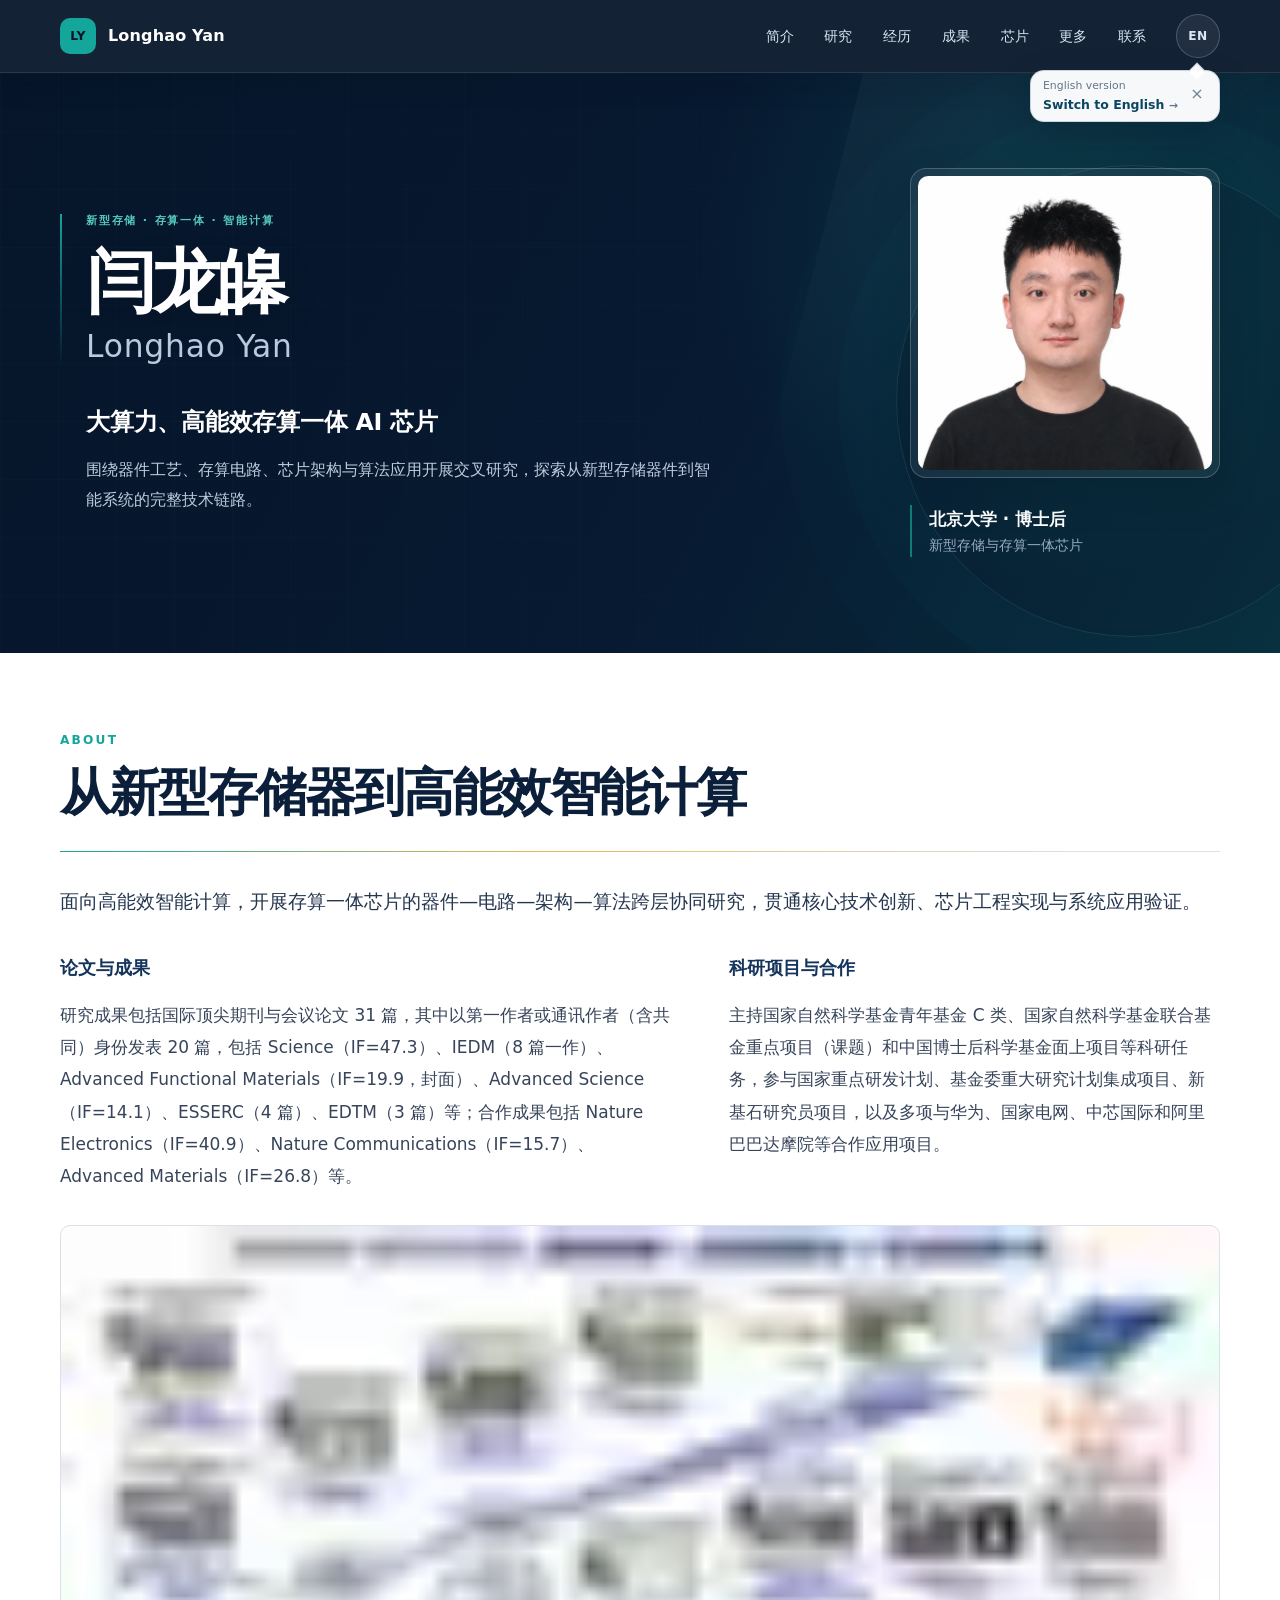
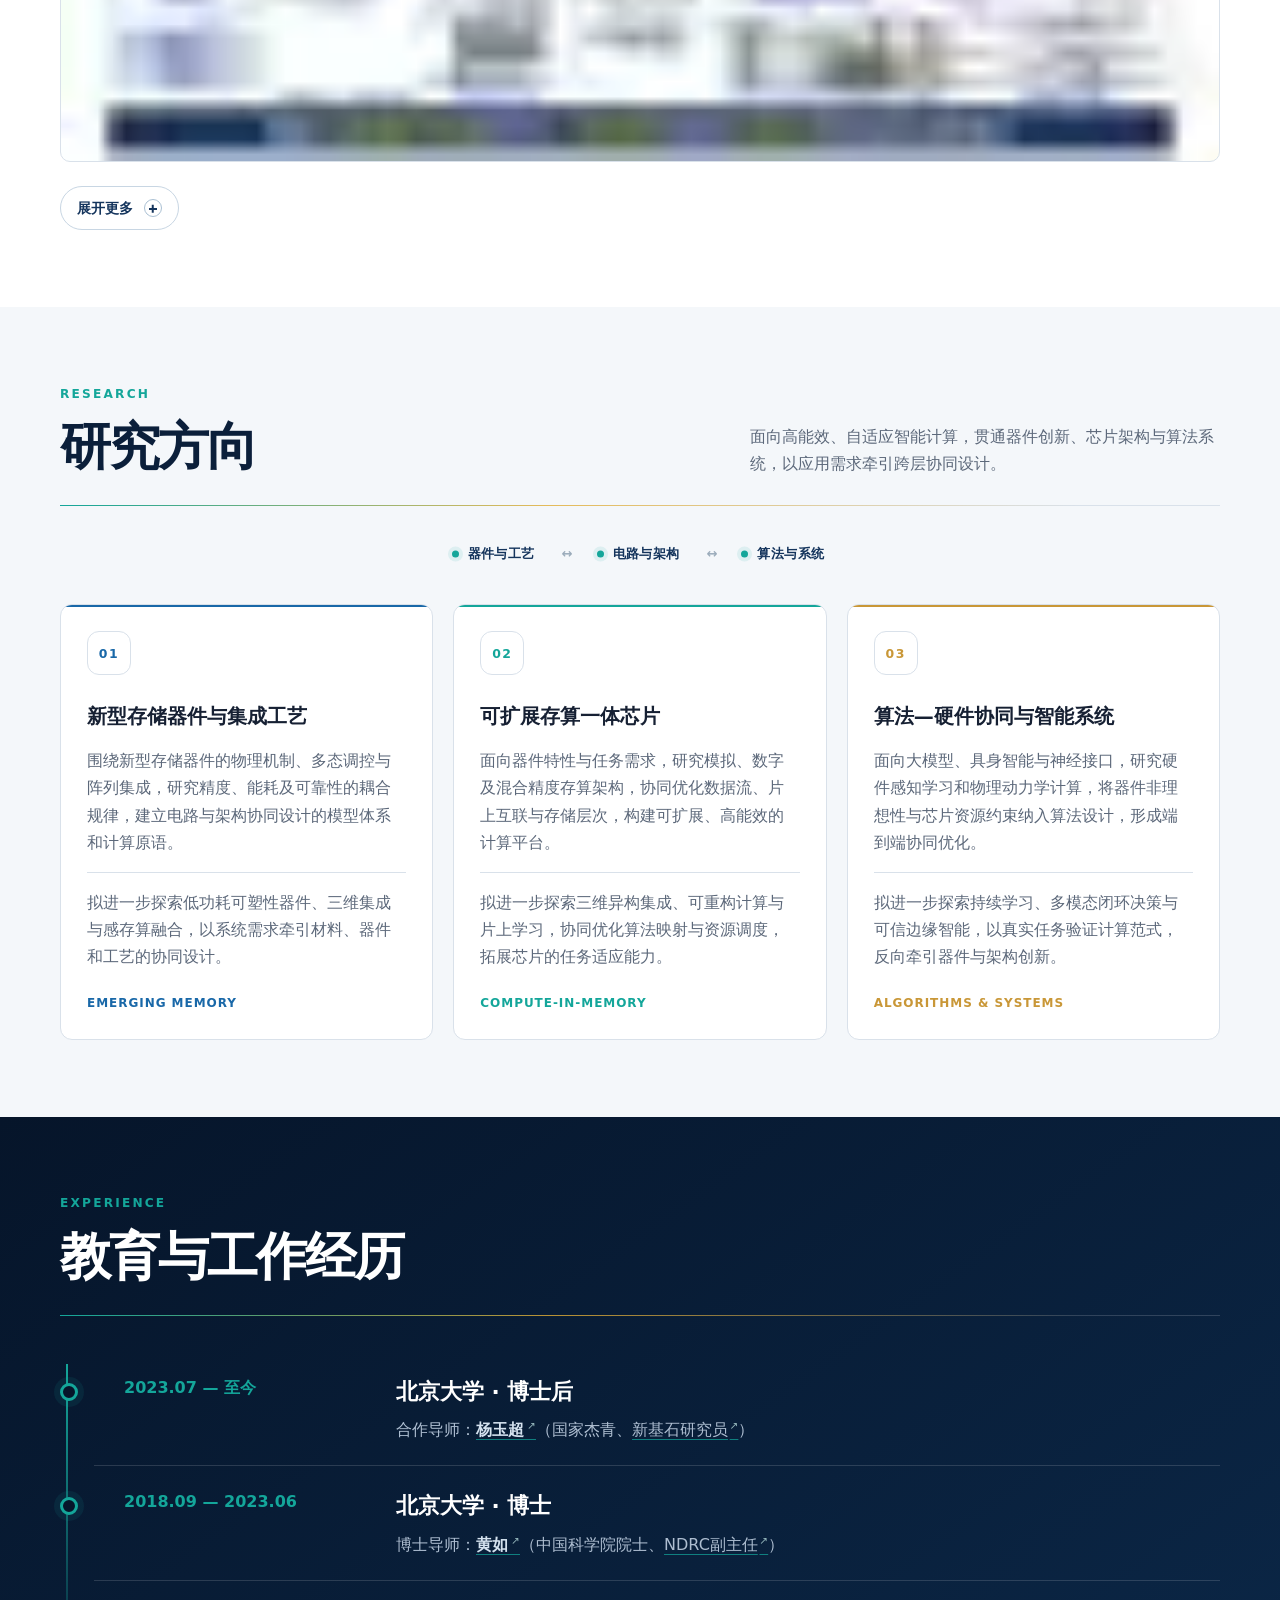
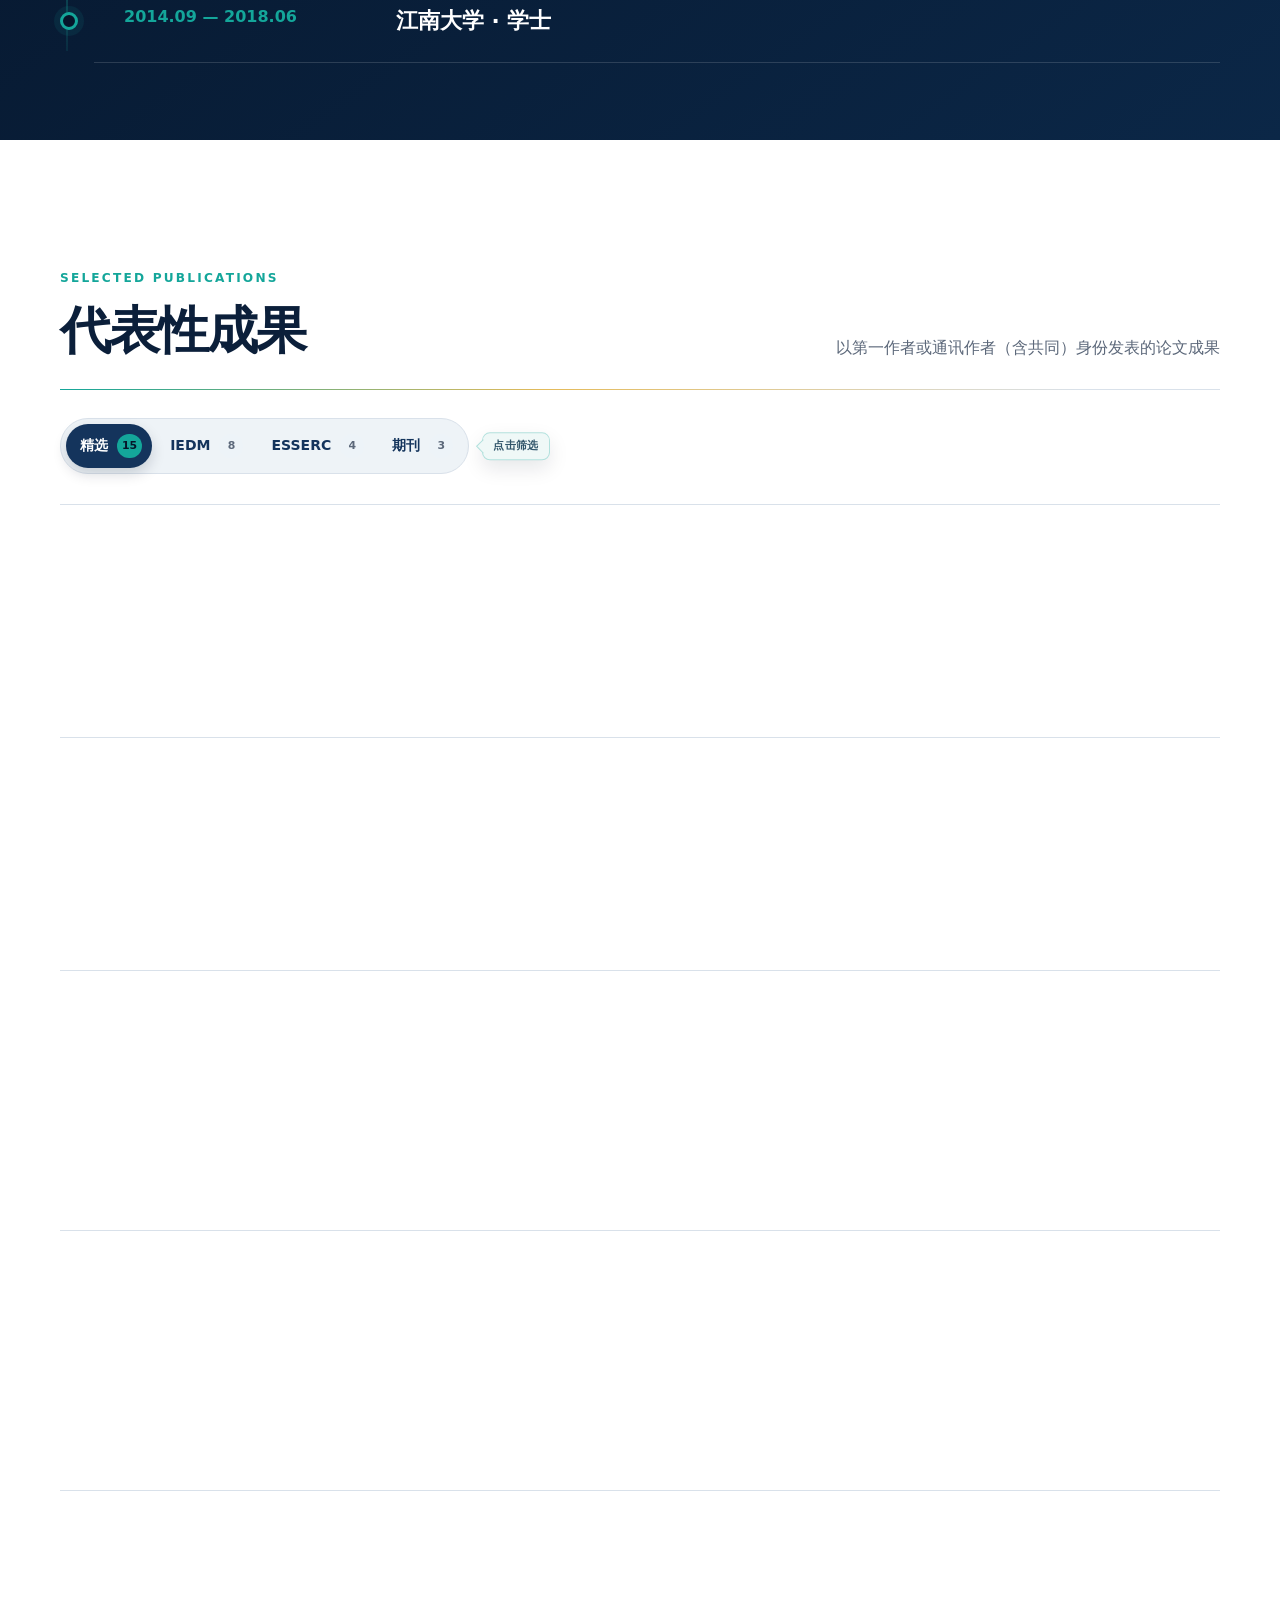
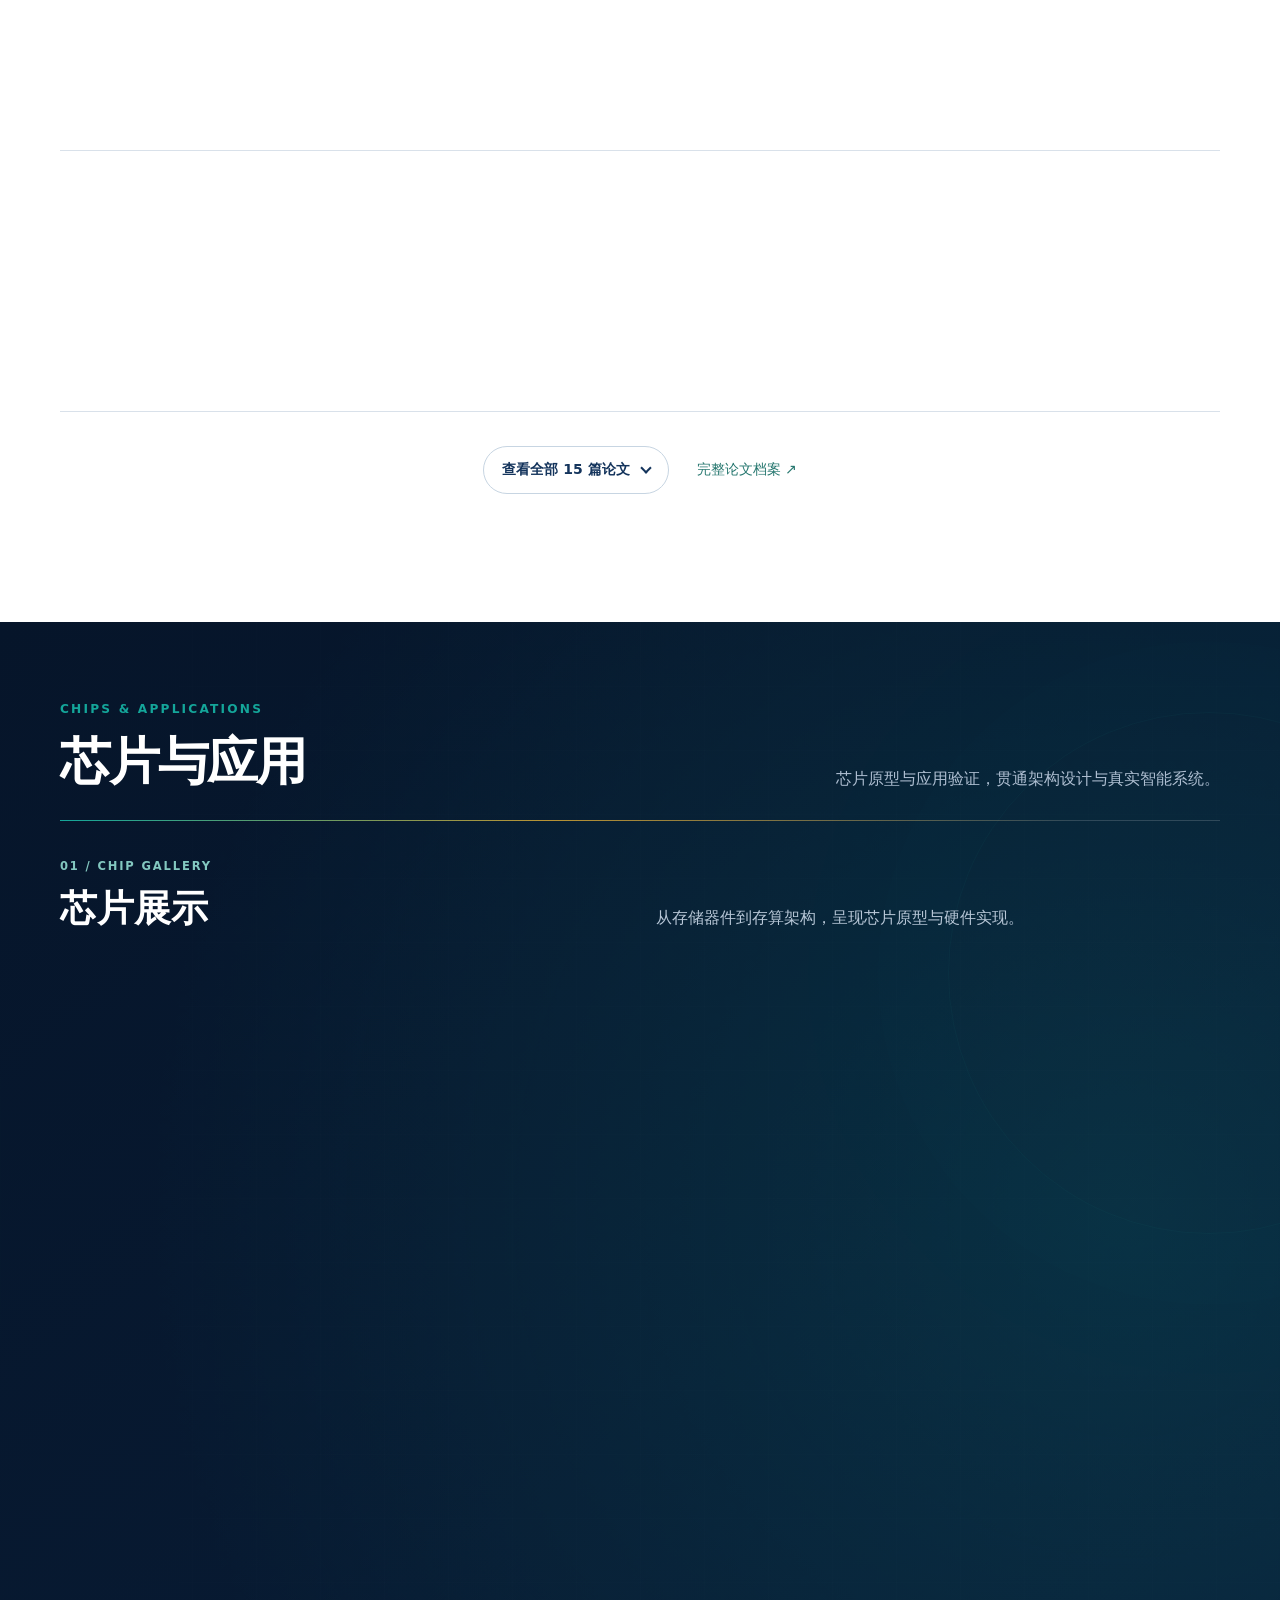
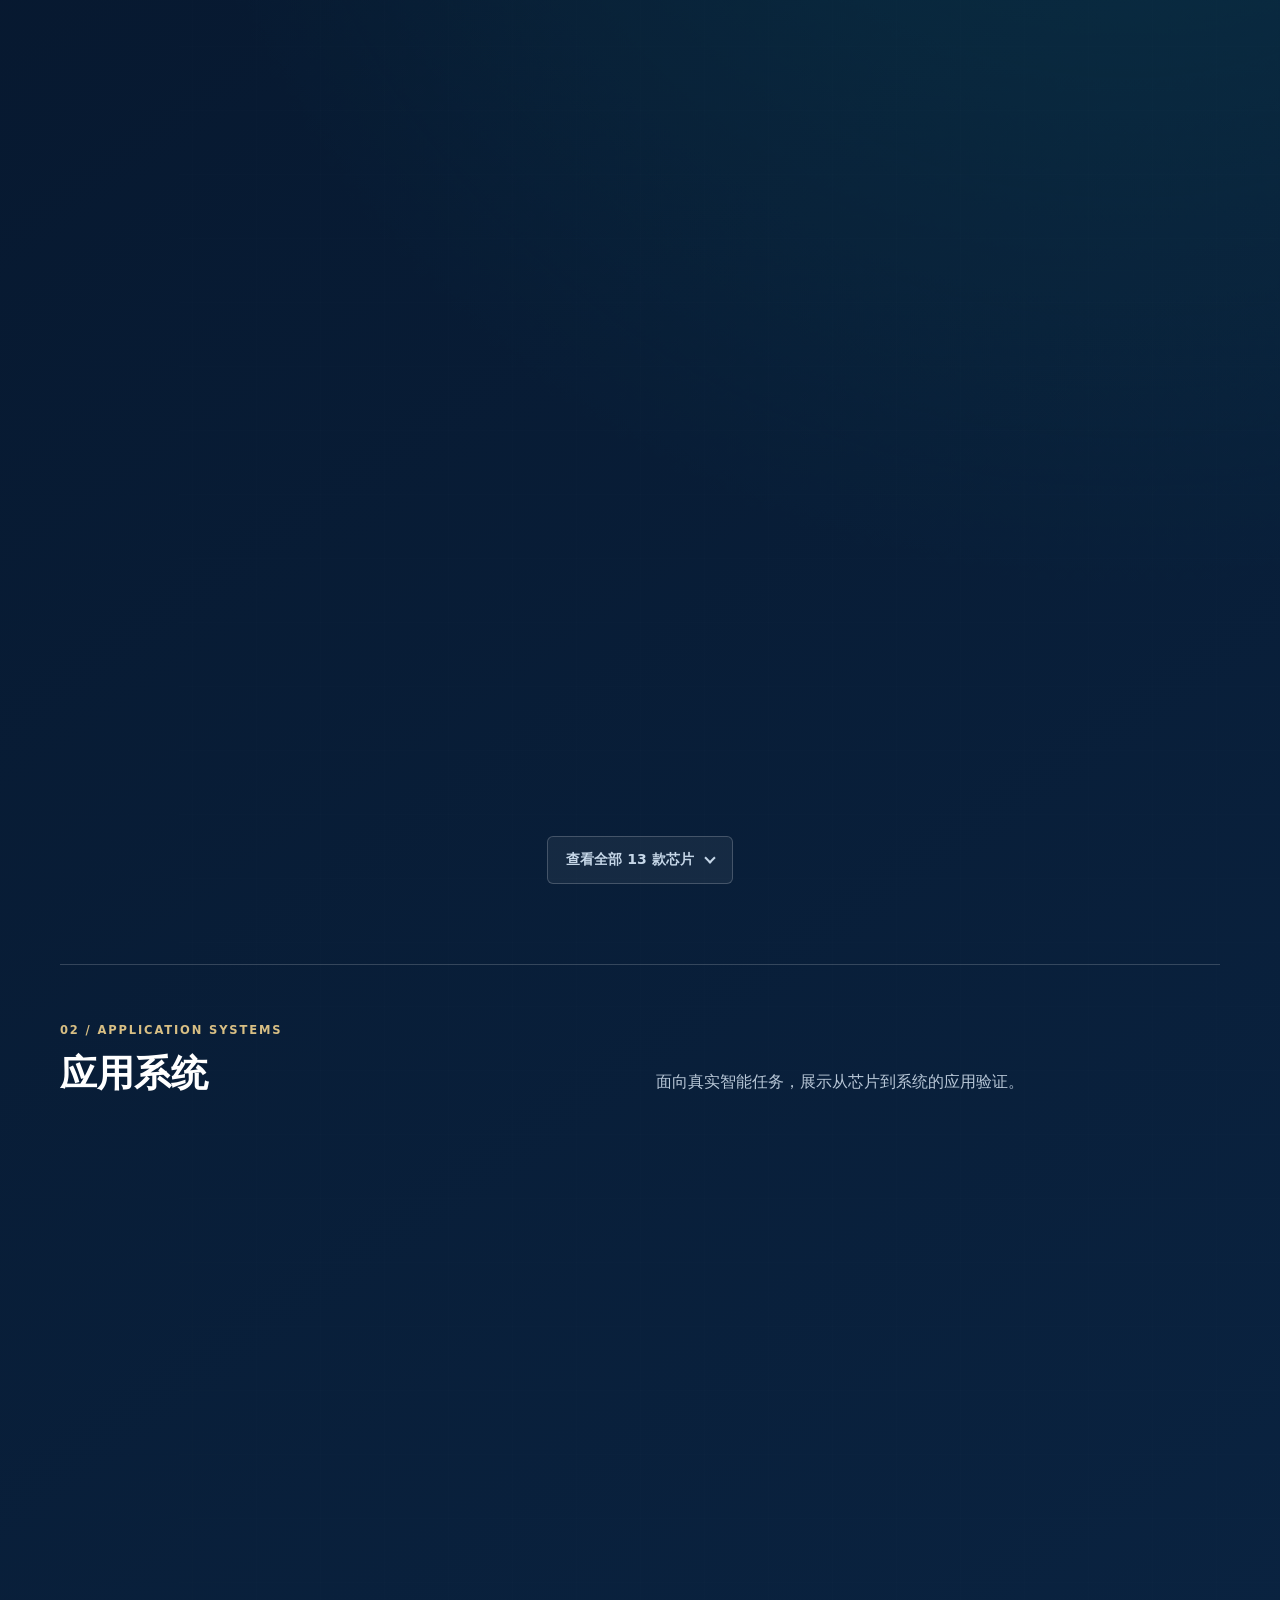
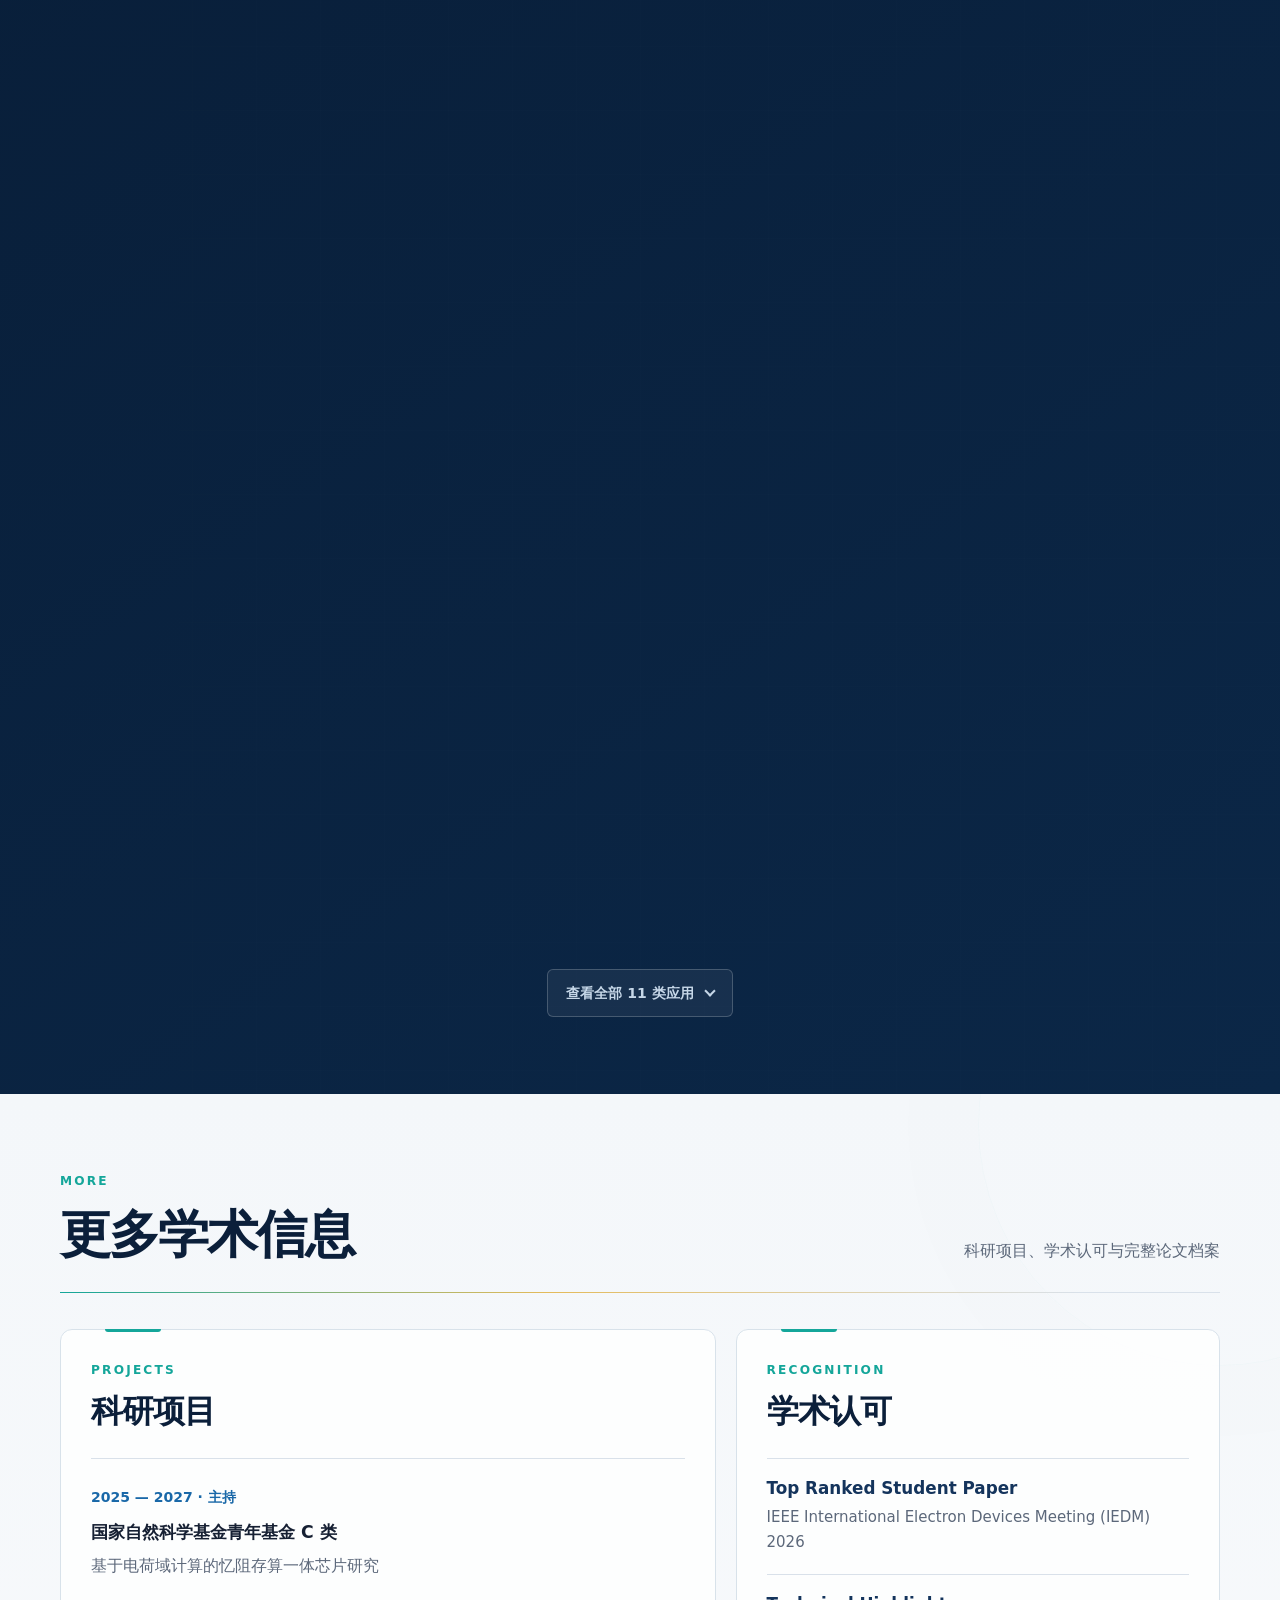
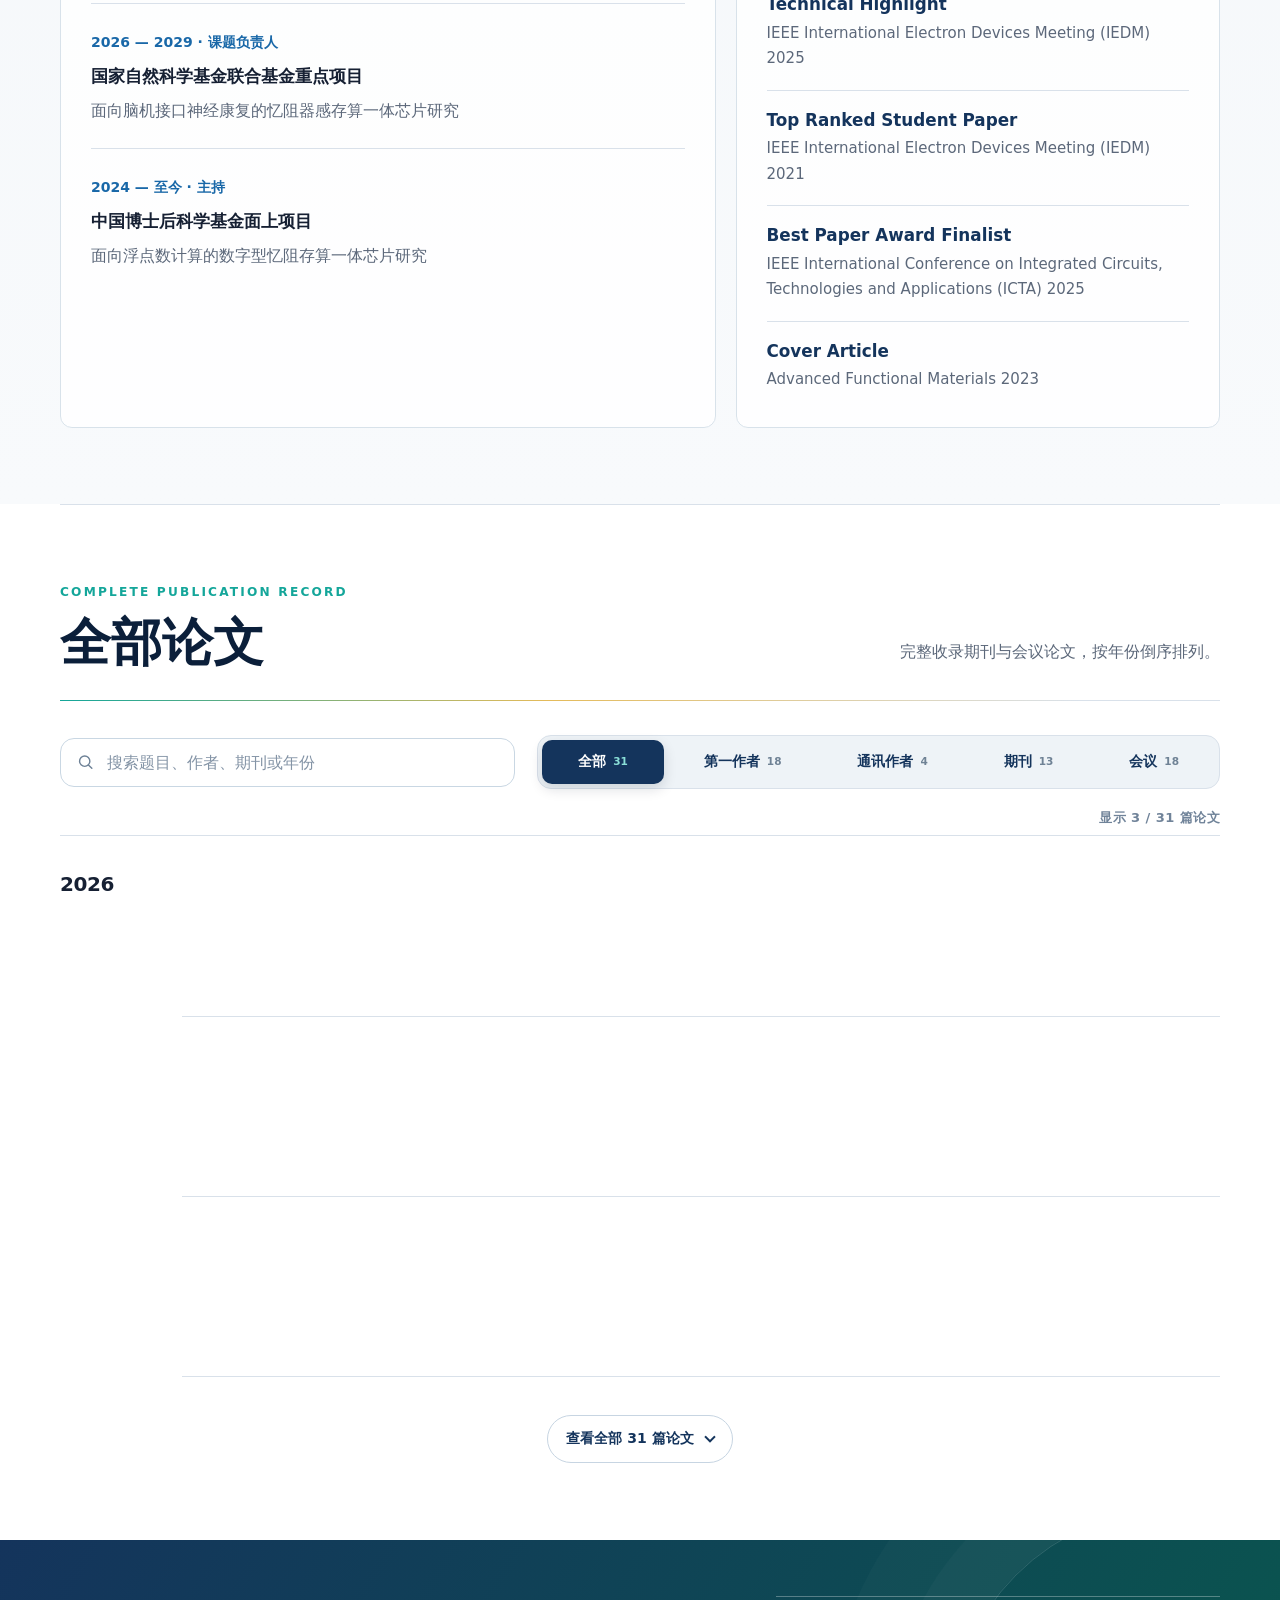
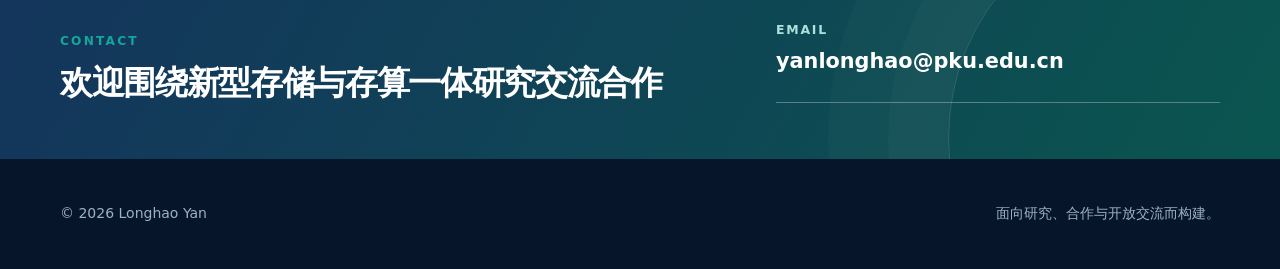
==== commit 630bd4c3: "Publish IEDM 2026 program links and sharper mobile research image" ====
--- a/index.html
+++ b/index.html
@@ -153,7 +153,7 @@
           </div>
           <figure class="about-progress">
             <picture>
-              <source media="(max-width: 640px)" srcset="assets/images/about/research-progress-1000.webp?v=7">
+              <source media="(max-width: 640px)" srcset="assets/images/about/research-progress-1000.webp?v=7 1000w, assets/images/about/research-progress.webp?v=7 2000w" sizes="calc(100vw - 30px)">
               <img data-about-progress-image src="assets/images/about/research-progress.webp?v=7" alt="忆阻存算一体 AI 芯片研究进展" data-i18n-alt="aboutProgressAlt" width="2000" height="925" loading="eager" fetchpriority="high" decoding="async">
             </picture>
           </figure>
@@ -280,19 +280,19 @@
           </li>
           <li data-paper="iedm-2026-llm" data-category="iedm">
             <div class="pub-meta"><span>IEEE International Electron Devices Meeting (IEDM) · 2026</span><span class="role" data-i18n="roleFirst">第一作者</span><span class="role accent">Top Ranked Student Paper</span></div>
-            <h3>A 288-Mb PCM Compute-in-Memory Processor with Drift-Resilient Tri-Tier KV-Cache Computing and Low-Stress Multilevel Programming for Edge LLM Inference</h3>
+            <h3><a class="publication-title-link" href="https://iedm26.mapyourshow.com/8_0/sessions/session-details.cfm?scheduleid=287" target="_blank" rel="noopener">A 288-Mb PCM Compute-in-Memory Processor with Drift-Resilient Tri-Tier KV-Cache Computing and Low-Stress Multilevel Programming for Edge LLM Inference</a></h3>
             <p><strong>Longhao Yan#</strong>, Xiangyuan Xue#, Yihang Zhu, et al. · <span data-i18n="accepted">已接收</span></p>
             <p class="paper-summary" data-i18n="paperSummary5">针对大模型 KV 缓存的数据搬运、写入磨损与漂移问题，构建三级存算架构并引入低应力编程，在多卡原型上验证 7B 模型推理，兼顾端侧部署的能效与可靠性。</p>
           </li>
           <li data-paper="iedm-2026-biohybrid" data-category="iedm">
             <div class="pub-meta"><span>IEEE International Electron Devices Meeting (IEDM) · 2026</span><span class="role" data-i18n="roleFirst">第一作者</span></div>
-            <h3>A Heterogeneous Memristive System Integrating an 8-Mb RRAM Perception-to-Policy CIM Processor and a VO₂ Neural Stimulation Chip for Closed-Loop Biohybrid Robots</h3>
+            <h3><a class="publication-title-link" href="https://iedm26.mapyourshow.com/8_0/sessions/session-details.cfm?scheduleid=222" target="_blank" rel="noopener">A Heterogeneous Memristive System Integrating an 8-Mb RRAM Perception-to-Policy CIM Processor and a VO₂ Neural Stimulation Chip for Closed-Loop Biohybrid Robots</a></h3>
             <p><strong>Longhao Yan#</strong>, Qihang Ding#, Jiakang Qiu#, et al. · <span data-i18n="accepted">已接收</span></p>
             <p class="paper-summary" data-i18n="paperSummary6">将 RRAM 感知决策处理器与 VO₂ 神经刺激芯片协同集成，贯通人工感知、策略生成与生物运动控制，在生物混合机器人上验证低功耗闭环智能。</p>
           </li>
           <li data-paper="iedm-2026-privacy" data-category="iedm">
             <div class="pub-meta"><span>IEEE International Electron Devices Meeting (IEDM) · 2026</span><span class="role" data-i18n="roleFirst">第一作者</span></div>
-            <h3>A 2-Mb Drift-Robust PCM Chip for Privacy-Sensitive Edge Intelligence: Intermediate-Field Slope Readout for Multilevel Storage and Column-Level Self-Reference for Compute-in-Memory</h3>
+            <h3><a class="publication-title-link" href="https://iedm26.mapyourshow.com/8_0/sessions/session-details.cfm?scheduleid=366" target="_blank" rel="noopener">A 2-Mb Drift-Robust PCM Chip for Privacy-Sensitive Edge Intelligence: Intermediate-Field Slope Readout for Multilevel Storage and Column-Level Self-Reference for Compute-in-Memory</a></h3>
             <p><strong>Longhao Yan#</strong>, Xinjie Wen#, Ruiheng Wang, et al. · <span data-i18n="accepted">已接收</span></p>
             <p class="paper-summary" data-i18n="paperSummary7">以中场斜率读出和列级自参考分别抑制多级存储与存内计算中的漂移误差，结合身份认证与居家辅助任务，验证面向隐私敏感端侧智能的可靠存算方案。</p>
           </li>
@@ -405,21 +405,21 @@
                 <li data-archive-entry data-type="conference" data-role="first">
                   <article>
                     <div class="archive-meta"><span>IEEE International Electron Devices Meeting (IEDM)</span><span class="role accent">Top Ranked Student Paper</span><span class="role" data-i18n="roleFirst">第一作者</span></div>
-                    <h5>A 288-Mb PCM Compute-in-Memory Processor with Drift-Resilient Tri-Tier KV-Cache Computing and Low-Stress Multilevel Programming for Edge LLM Inference</h5>
+                    <h5><a class="publication-title-link" href="https://iedm26.mapyourshow.com/8_0/sessions/session-details.cfm?scheduleid=287" target="_blank" rel="noopener">A 288-Mb PCM Compute-in-Memory Processor with Drift-Resilient Tri-Tier KV-Cache Computing and Low-Stress Multilevel Programming for Edge LLM Inference</a></h5>
                     <p><strong>Longhao Yan#</strong>, Xiangyuan Xue#, Yihang Zhu, Xi Li, Chenchen Xie, Zhiyuan Li, Minghui Yin, Bowen Wang, Zelun Pan, Zeyao Tang, Yaoyu Tao, Zhitang Song*, Yuchao Yang* · <span data-i18n="accepted">已接收</span></p>
                   </article>
                 </li>
                 <li data-archive-entry data-type="conference" data-role="first">
                   <article>
                     <div class="archive-meta"><span>IEEE International Electron Devices Meeting (IEDM)</span><span class="role" data-i18n="roleFirst">第一作者</span></div>
-                    <h5>A Heterogeneous Memristive System Integrating an 8-Mb RRAM Perception-to-Policy CIM Processor and a VO₂ Neural Stimulation Chip for Closed-Loop Biohybrid Robots</h5>
+                    <h5><a class="publication-title-link" href="https://iedm26.mapyourshow.com/8_0/sessions/session-details.cfm?scheduleid=222" target="_blank" rel="noopener">A Heterogeneous Memristive System Integrating an 8-Mb RRAM Perception-to-Policy CIM Processor and a VO₂ Neural Stimulation Chip for Closed-Loop Biohybrid Robots</a></h5>
                     <p><strong>Longhao Yan#</strong>, Qihang Ding#, Jiakang Qiu#, Bo Yang, Jinghao Yang, Pek Jun Tiw, Yuxiang Yang, Teng Zhang, Daijing Shi, Zelun Pan, Zhe Zhan, Bowen Wang, Kechao Tang*, Yuchao Yang* · <span data-i18n="accepted">已接收</span></p>
                   </article>
                 </li>
                 <li data-archive-entry data-type="conference" data-role="first">
                   <article>
                     <div class="archive-meta"><span>IEEE International Electron Devices Meeting (IEDM)</span><span class="role" data-i18n="roleFirst">第一作者</span></div>
-                    <h5>A 2-Mb Drift-Robust PCM Chip for Privacy-Sensitive Edge Intelligence: Intermediate-Field Slope Readout for Multilevel Storage and Column-Level Self-Reference for Compute-in-Memory</h5>
+                    <h5><a class="publication-title-link" href="https://iedm26.mapyourshow.com/8_0/sessions/session-details.cfm?scheduleid=366" target="_blank" rel="noopener">A 2-Mb Drift-Robust PCM Chip for Privacy-Sensitive Edge Intelligence: Intermediate-Field Slope Readout for Multilevel Storage and Column-Level Self-Reference for Compute-in-Memory</a></h5>
                     <p><strong>Longhao Yan#</strong>, Xinjie Wen#, Ruiheng Wang, Zelun Pan, Xi Li, Zhitang Song*, Yuchao Yang* · <span data-i18n="accepted">已接收</span></p>
                   </article>
                 </li>
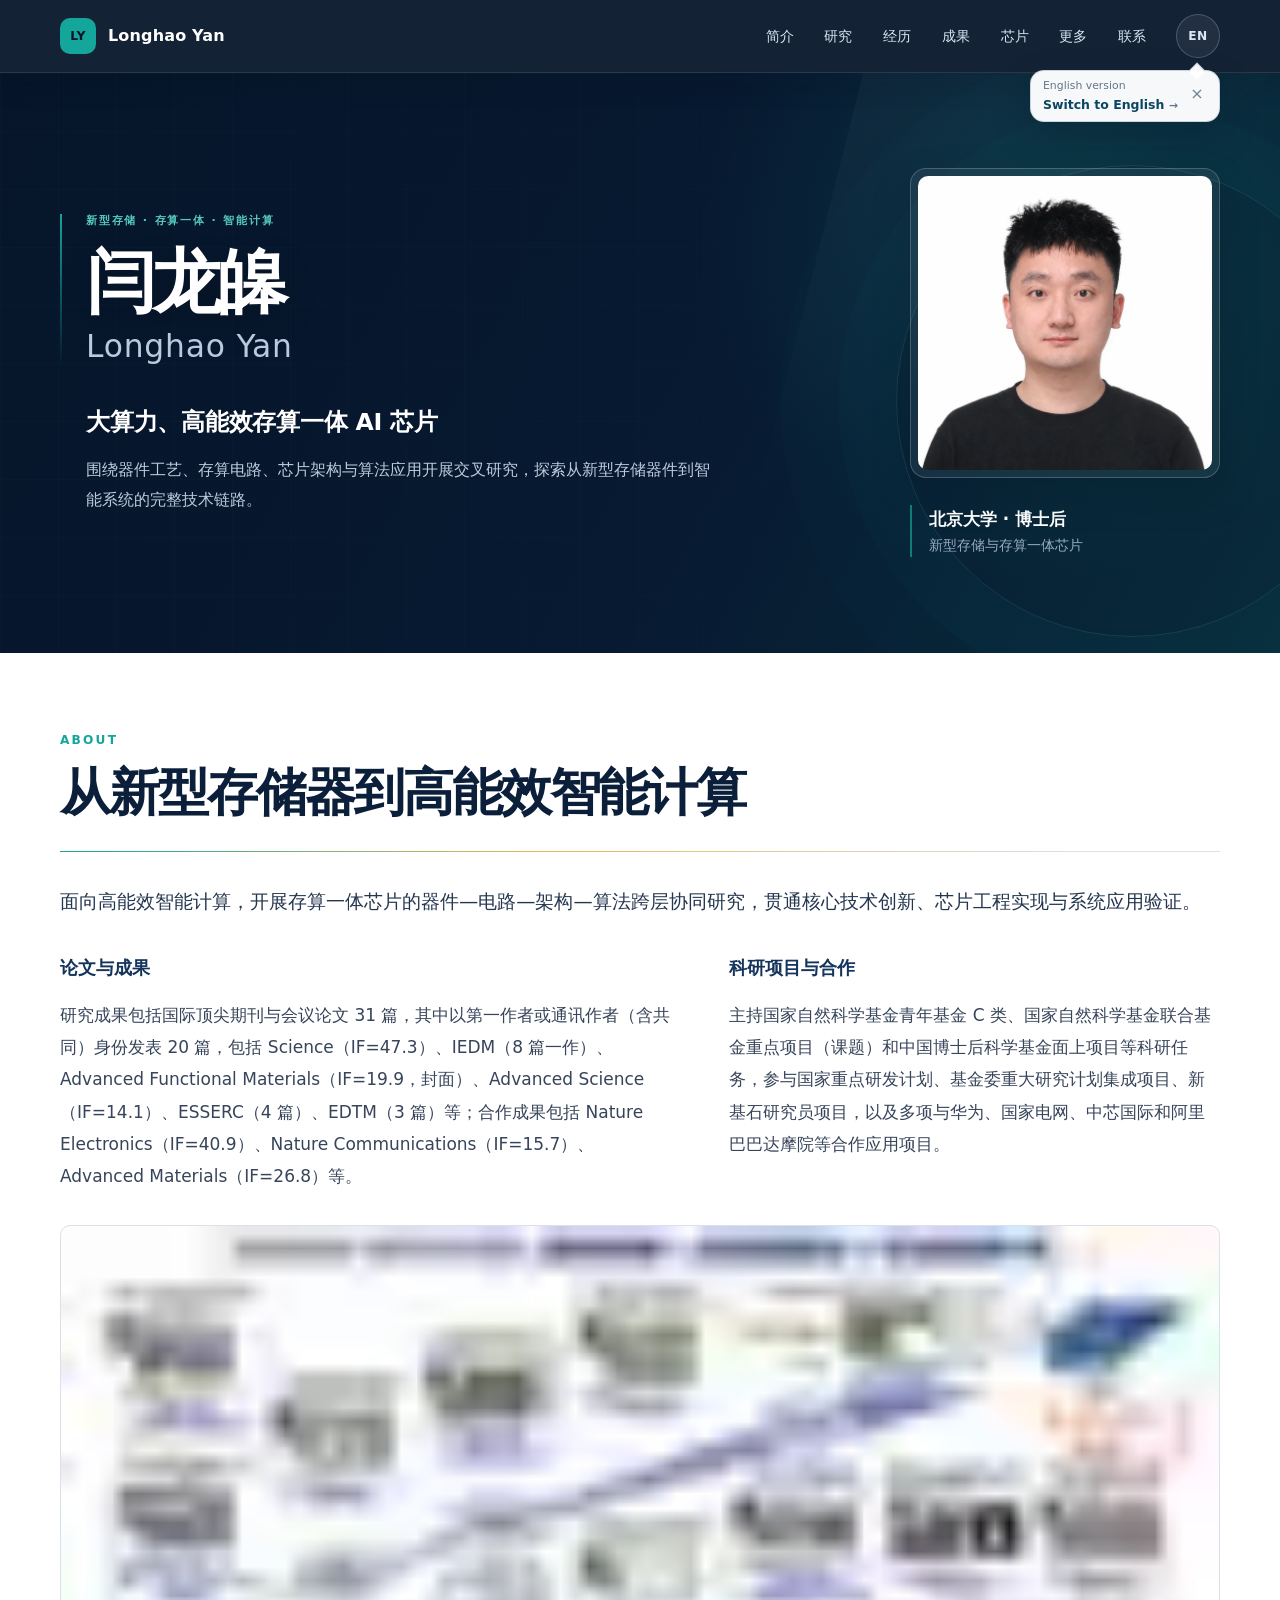
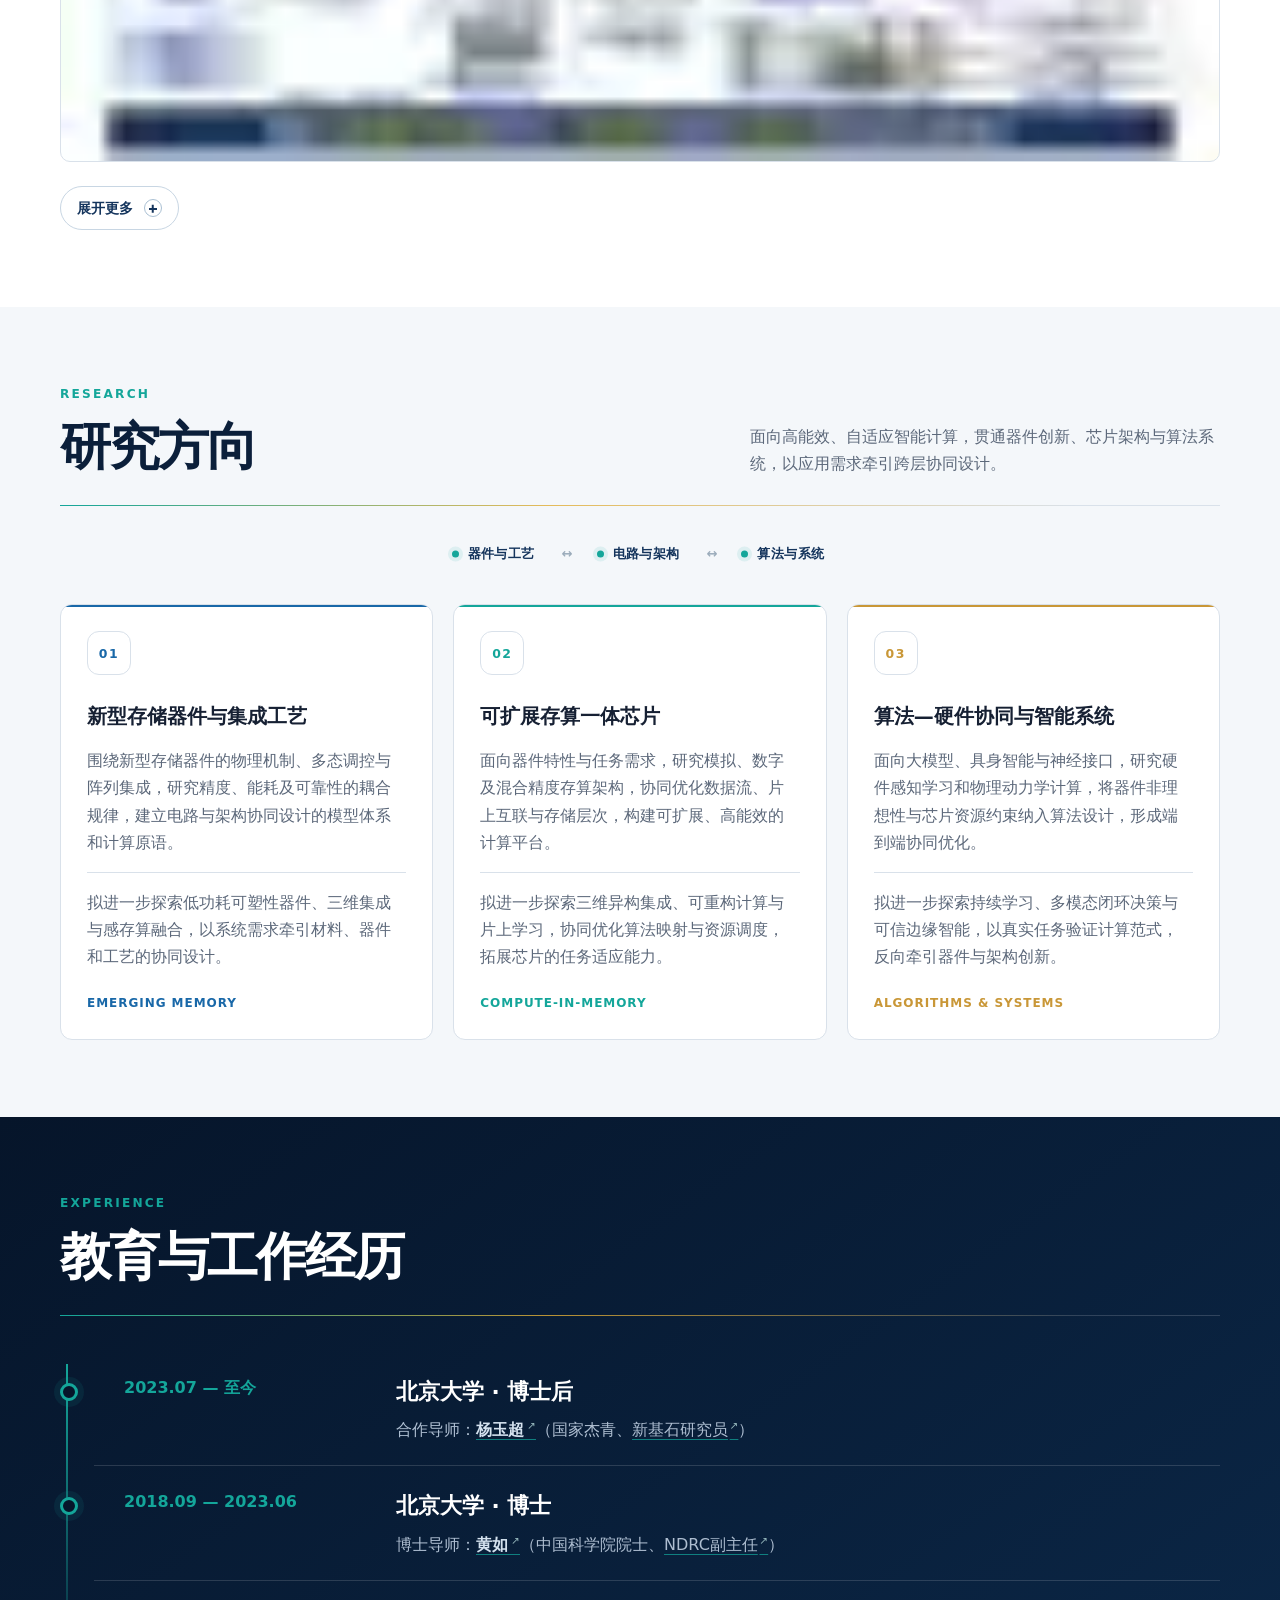
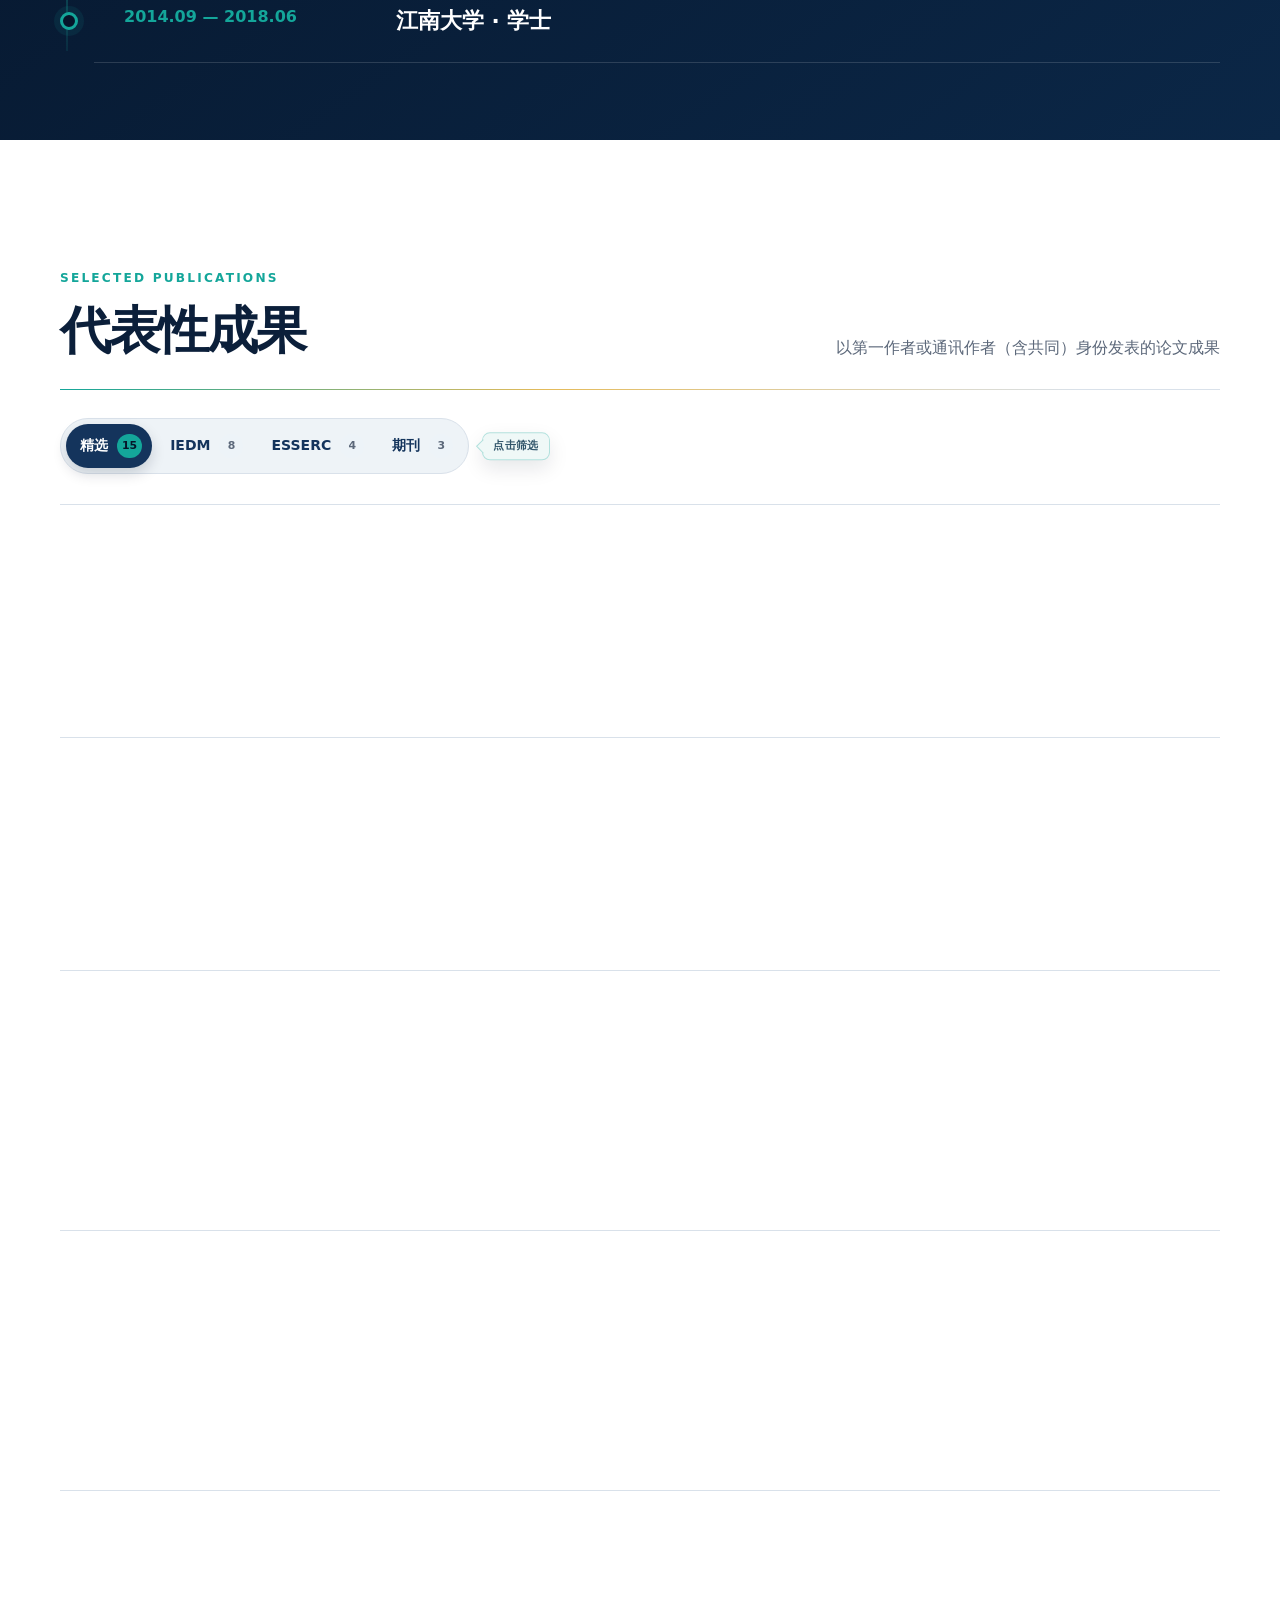
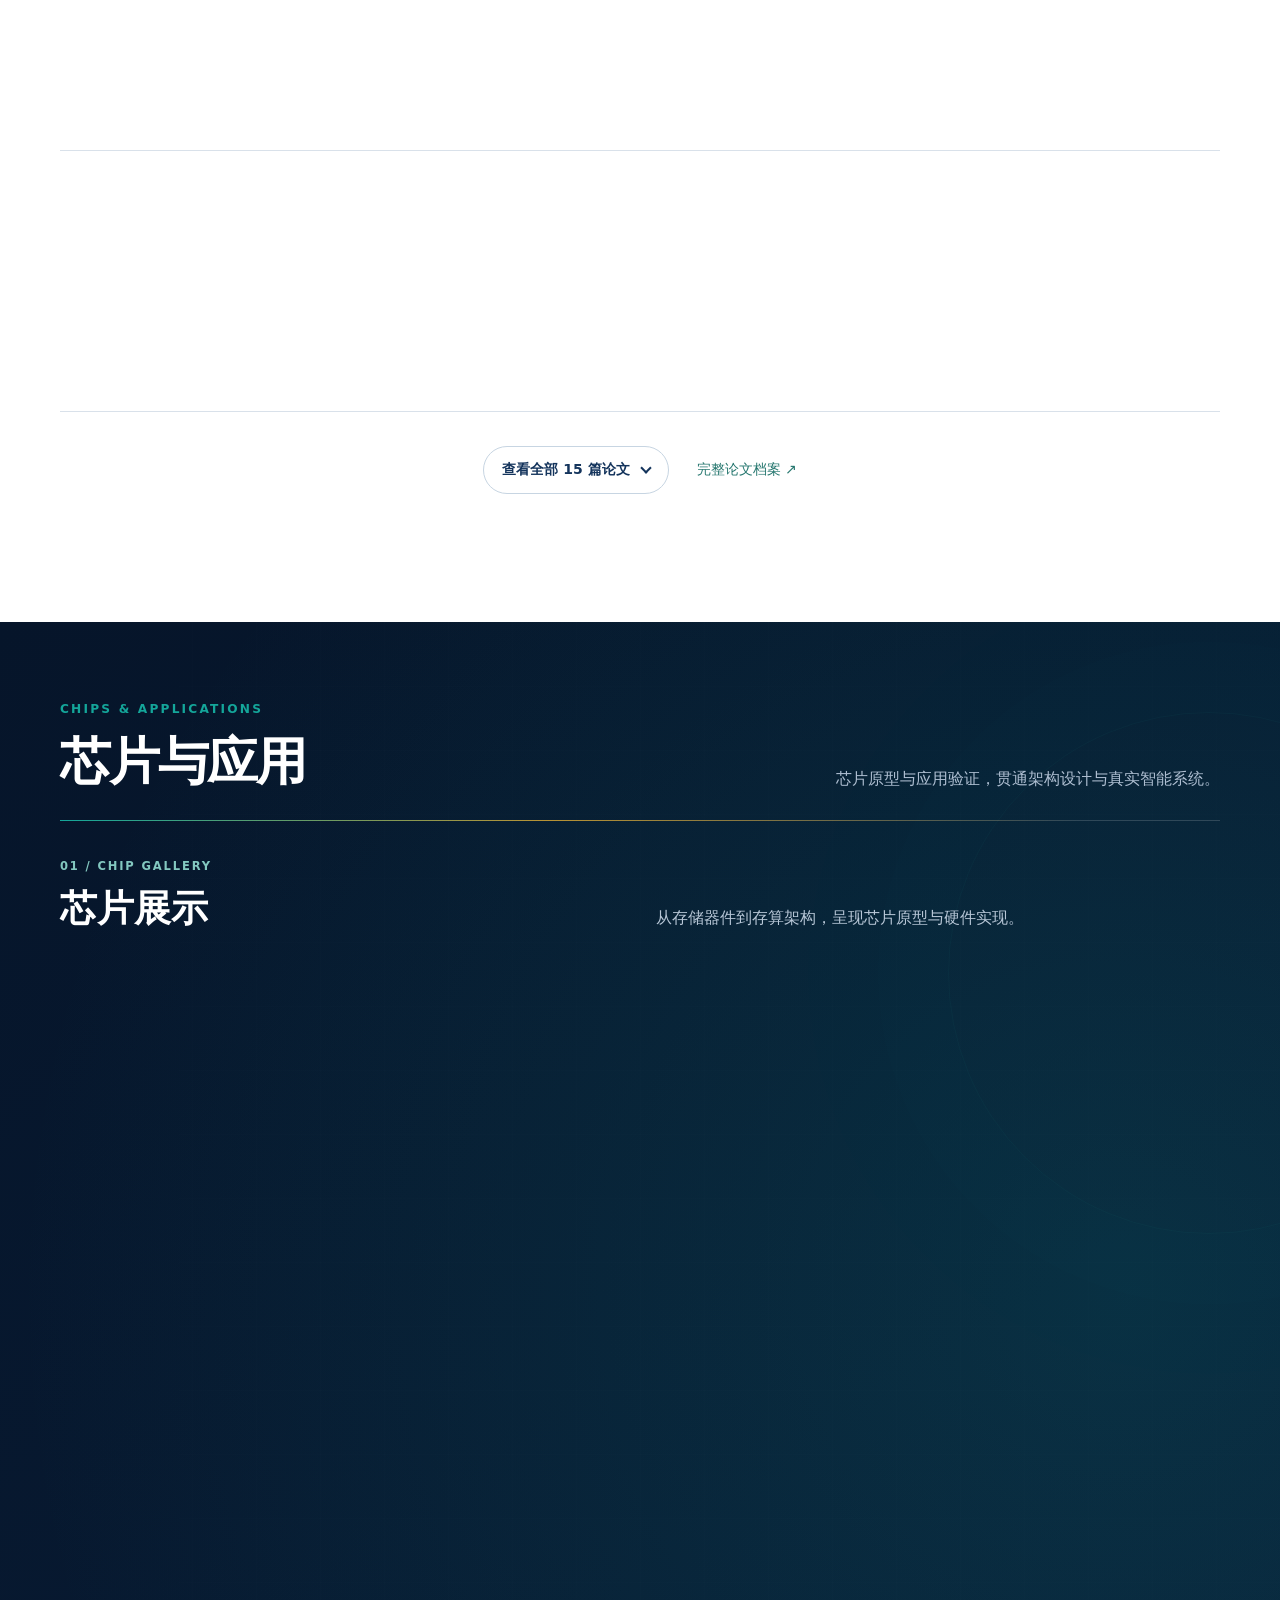
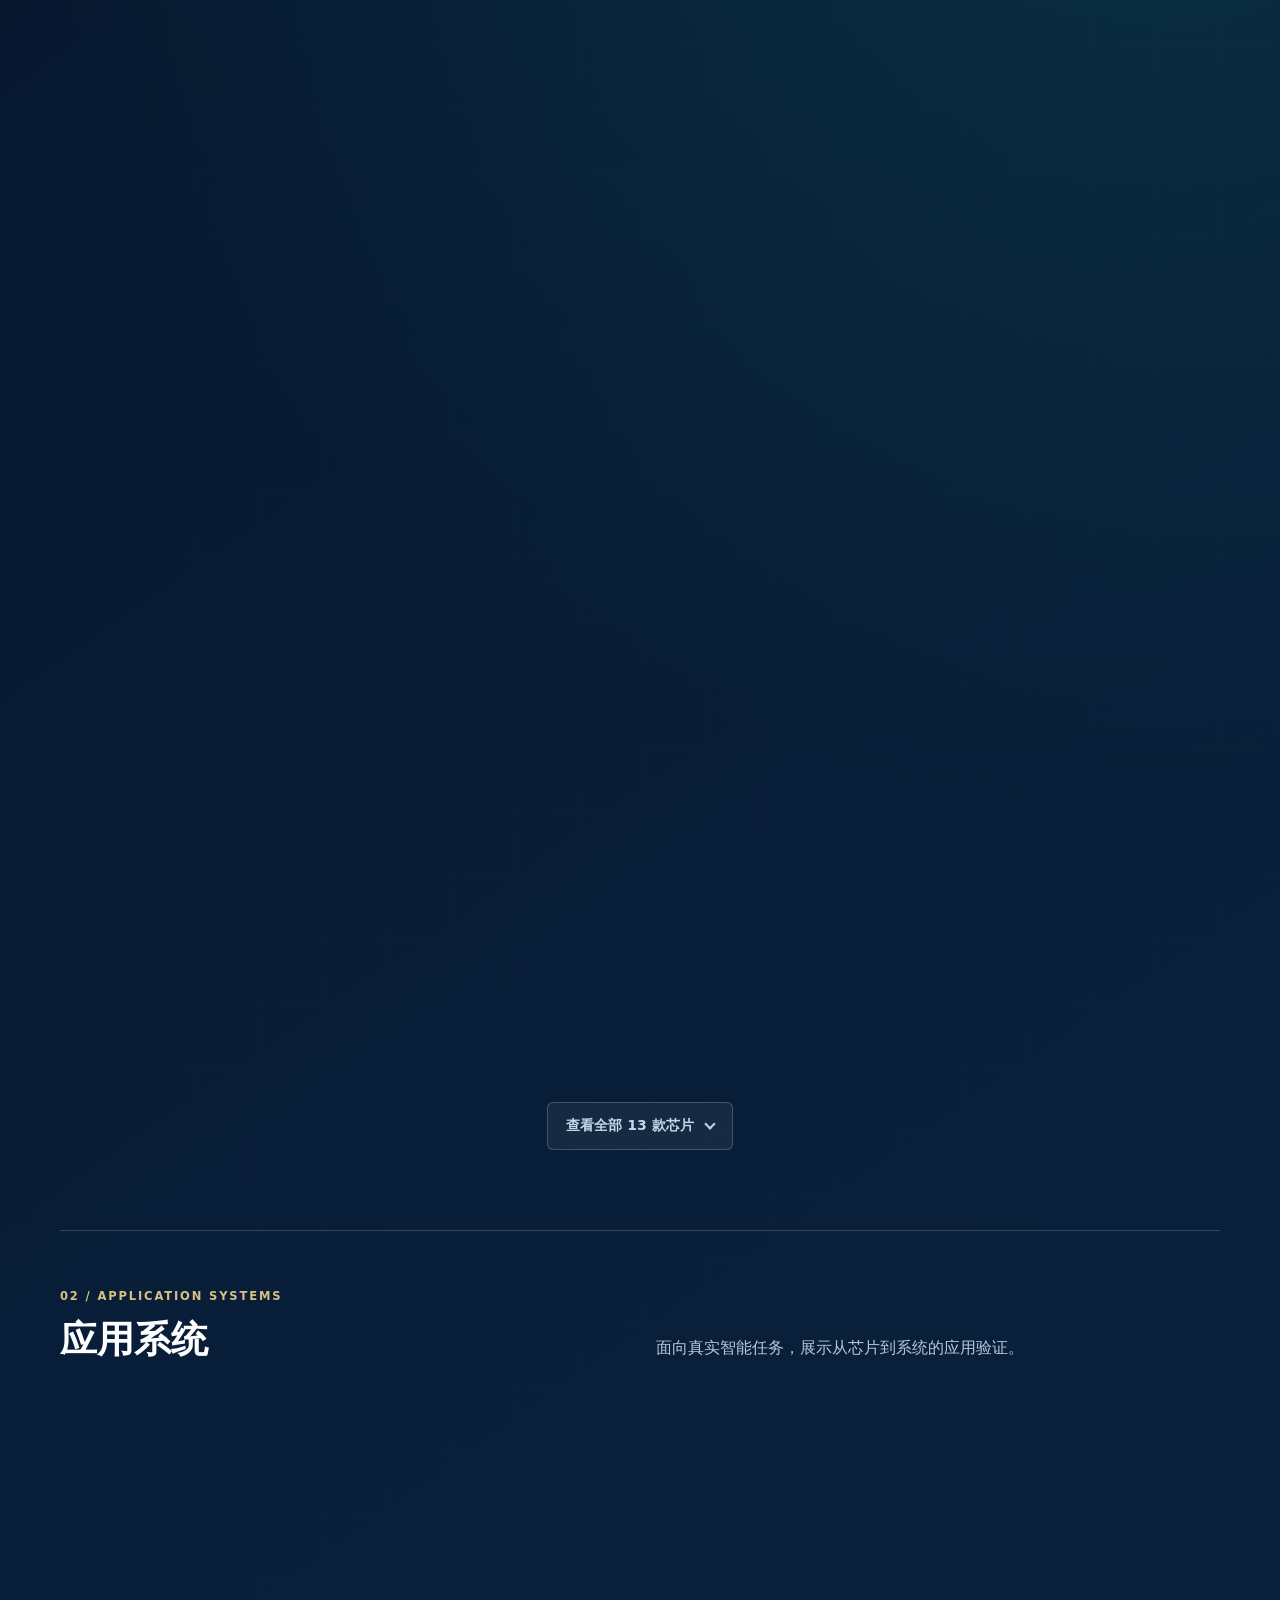
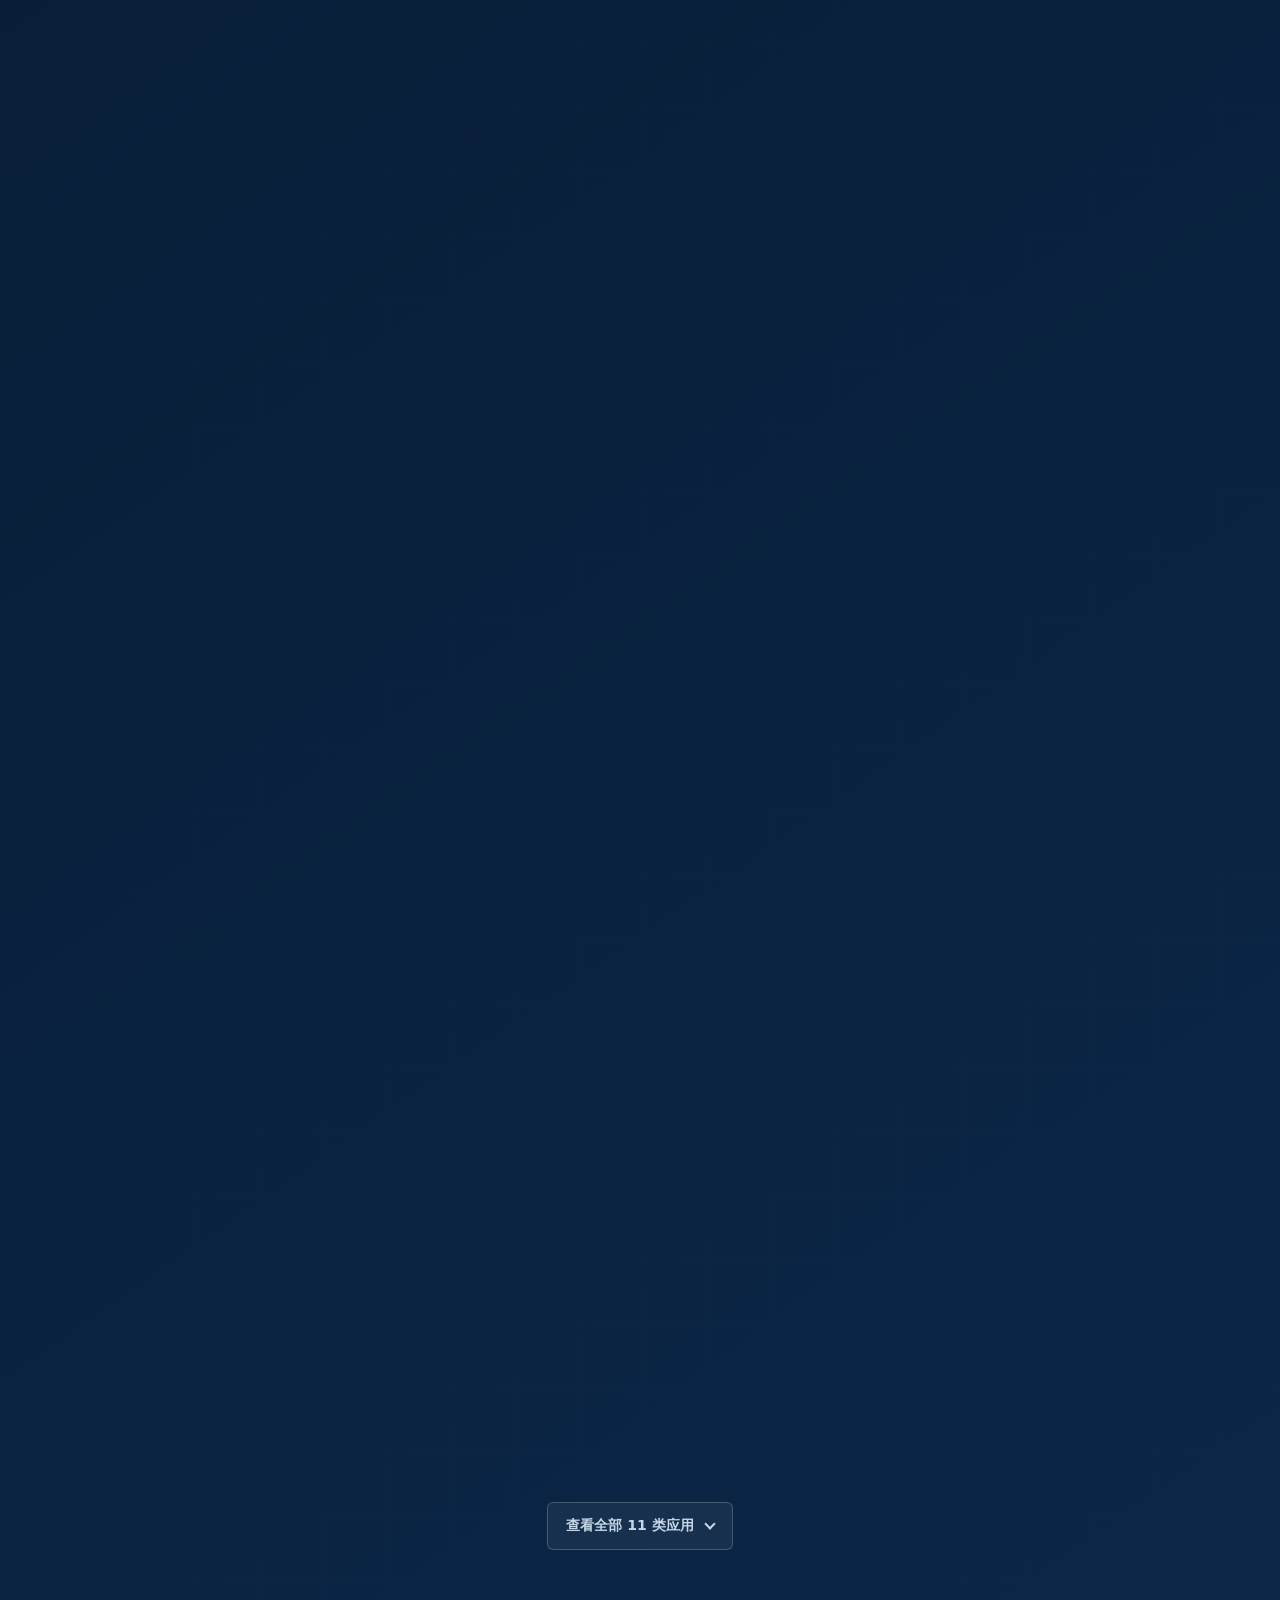
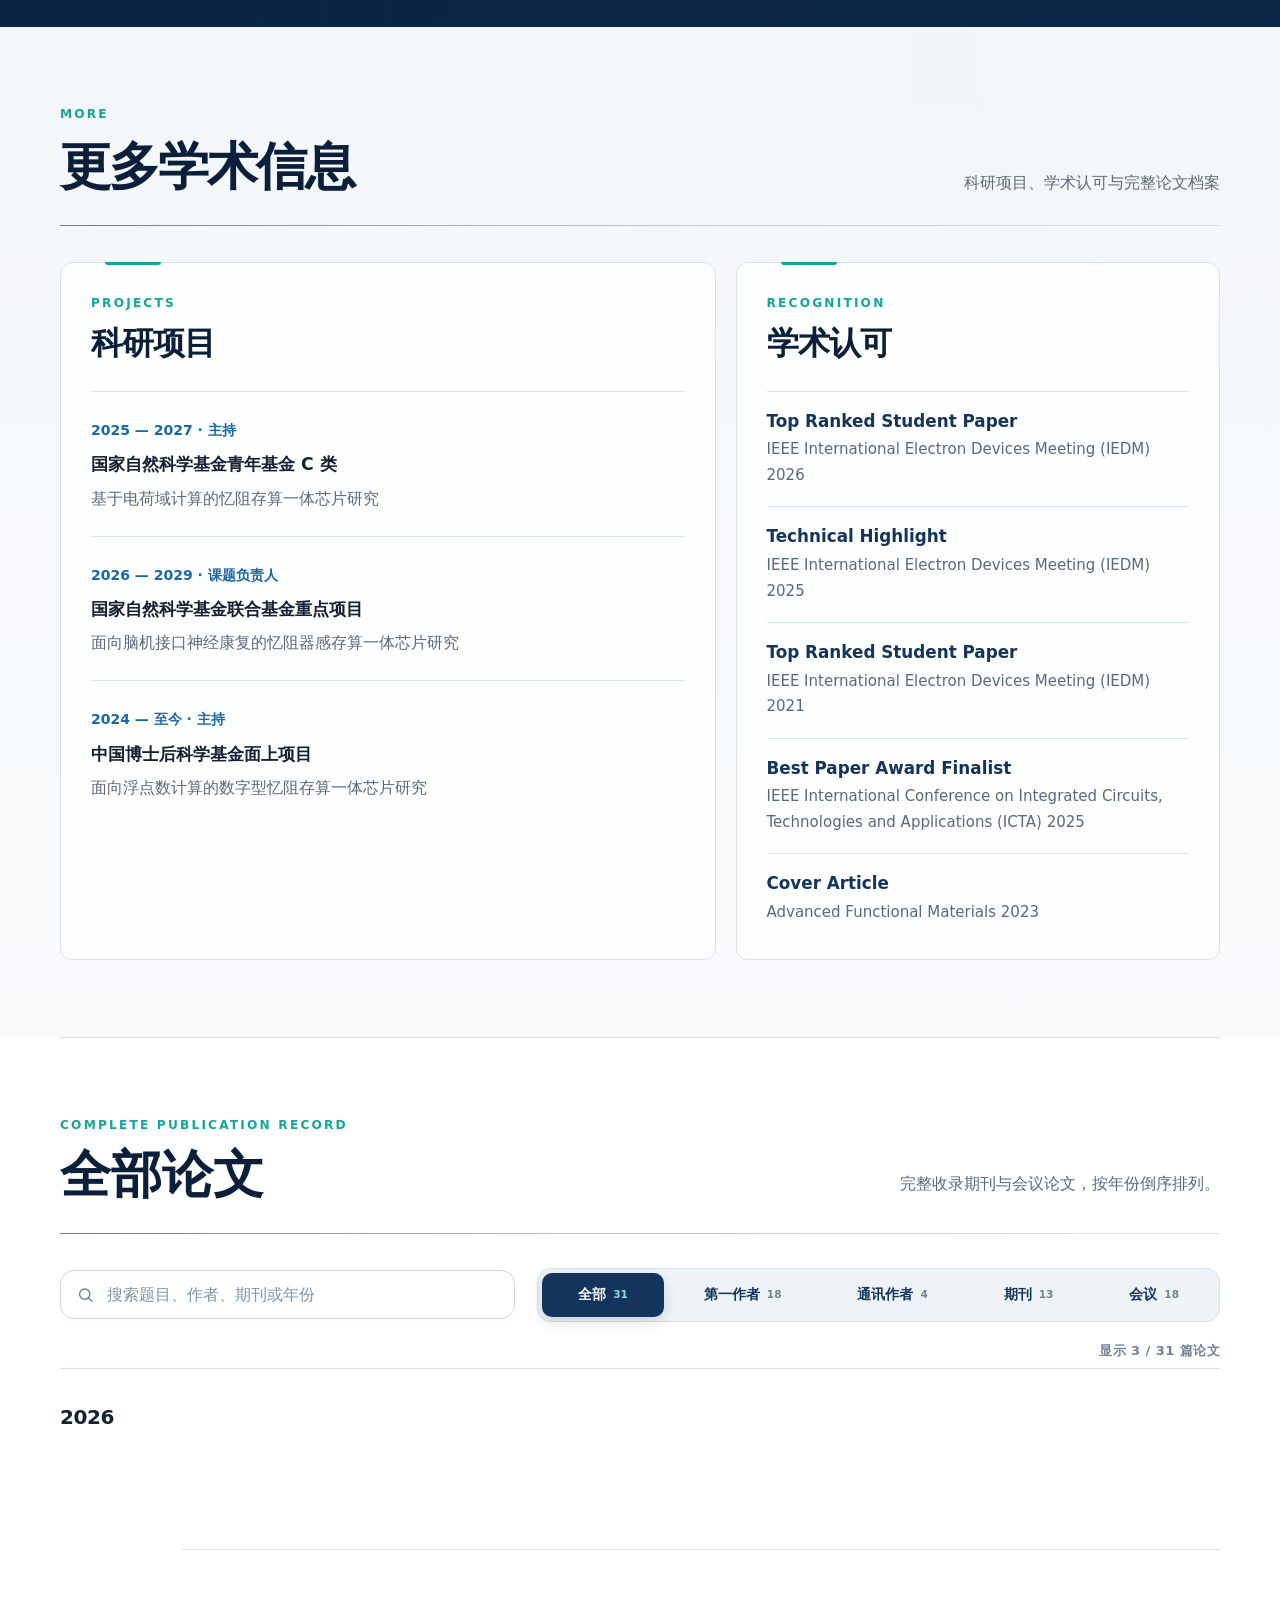
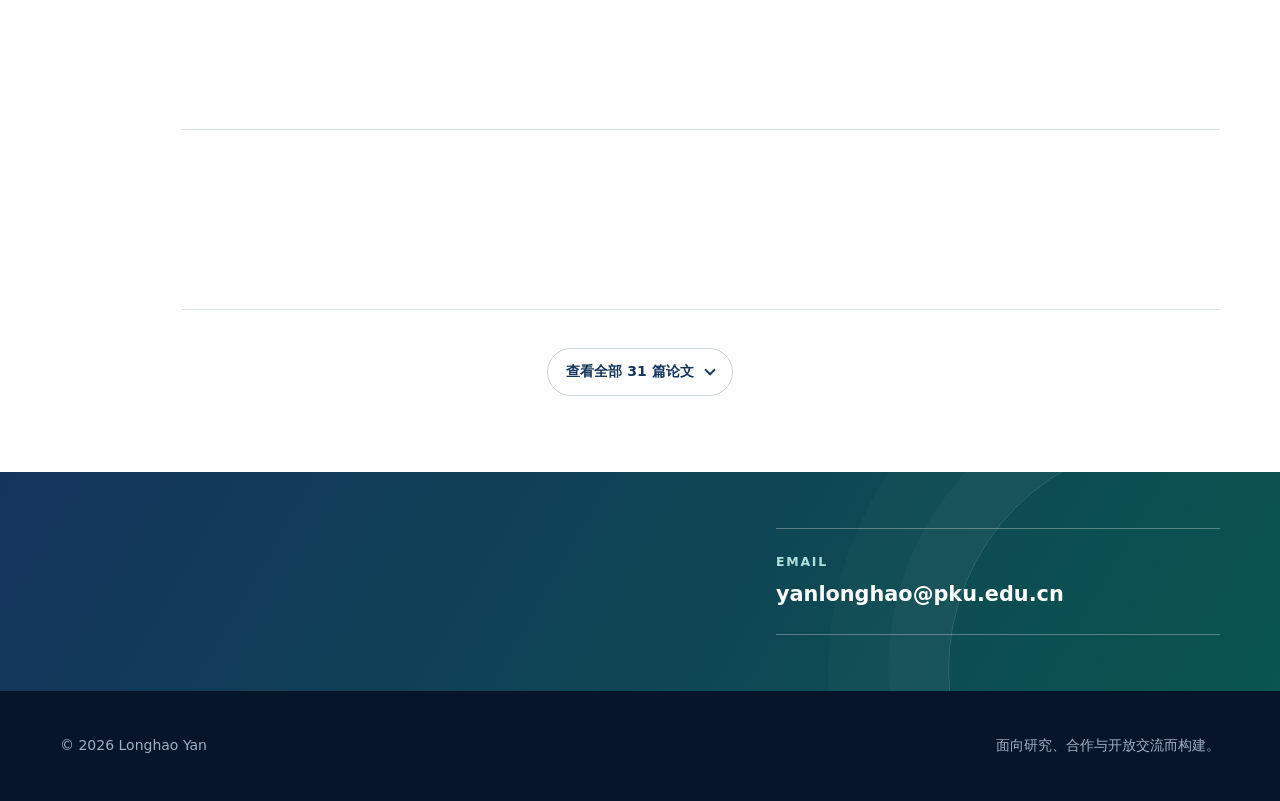
==== commit baee8d42: "Publish bilingual showcase descriptions and normalize RRAM terminology" ====
--- a/index.html
+++ b/index.html
@@ -31,7 +31,7 @@
   <link rel="alternate" hreflang="en" href="https://yanlonghao.com/?lang=en">
   <link rel="alternate" hreflang="x-default" href="https://yanlonghao.com/">
   <link rel="icon" href="assets/images/favicon.svg" type="image/svg+xml">
-  <link rel="stylesheet" href="assets/css/styles.css?v=90">
+  <link rel="stylesheet" href="assets/css/styles.css?v=91">
   <title>Longhao Yan | 闫龙皞</title>
   <script type="application/ld+json">
     {
@@ -324,7 +324,7 @@
             <div class="pub-meta"><span>IEEE European Solid-State Electronics Research Conference (ESSERC) · 2025</span><span class="role" data-i18n="roleFirst">第一作者</span></div>
             <h3><a class="publication-title-link" href="https://ieeexplore.ieee.org/document/11214056" target="_blank" rel="noopener">A 1308 TOPS/W Charge-Mode ReRAM CIM Macro with 4T2R2C Differential Cell and FIA-Based Analog Accumulation for AI Inference</a></h3>
             <p><strong>Longhao Yan#</strong>, Zelun Pan#, Zhe Zhan, et al.</p>
-            <p class="paper-summary" data-i18n="paperSummary12">提出差分存储单元与电荷域模拟累加电路，缓解传统电流域存算的静态功耗、压降和非线性限制，为高并行、高能效的 ReRAM 存算宏提供电路基础。</p>
+            <p class="paper-summary" data-i18n="paperSummary12">提出差分存储单元与电荷域模拟累加电路，缓解传统电流域存算的静态功耗、压降和非线性限制，为高并行、高能效的 RRAM 存算宏提供电路基础。</p>
           </li>
           <li data-paper="esserc-2026-hybrid" data-category="esserc">
             <div class="pub-meta"><span>IEEE European Solid-State Electronics Research Conference (ESSERC) · 2026</span><span class="role" data-i18n="roleFirst">第一作者</span><span class="role" data-i18n="roleCorresponding">通讯作者</span></div>
@@ -671,7 +671,9 @@
               </picture>
               <span class="chip-dimensions" title="Science 2026 · Fig. 4C · ENN CIM + Δt drift array; not full die"><span data-i18n="chipCoreArea">计算核心面积</span><strong>0.28 mm²</strong></span>
             </a>
-            <figcaption><span class="showcase-index">C01</span><div><h3><a href="https://www.science.org/doi/10.1126/science.aee6277" target="_blank" rel="noopener" data-i18n="chip08Title">面向神经动力学的忆阻存算一体芯片</a></h3><p><span class="showcase-source showcase-source-featured">Science · 2026</span><span>144 Kb</span><span data-i18n="levelMacro">Macro 级</span></p></div></figcaption>
+            <figcaption><span class="showcase-index">C01</span><div><h3><a href="https://www.science.org/doi/10.1126/science.aee6277" target="_blank" rel="noopener" data-i18n="chip08Title">面向神经动力学的忆阻存算一体芯片</a></h3><p><span class="showcase-source showcase-source-featured">Science · 2026</span><span>144 Kb</span><span data-i18n="levelMacro">Macro 级</span></p>
+              <p class="showcase-description" data-i18n="showcaseDescriptionC01">高保真曲面重建需要反复求解神经动力学，速度与精度缺一不可。芯片利用相变忆阻器的可控电导漂移搜索时间步，并在阵列内执行神经网络运算，使单次迭代在 10⁻⁷ 的误差容限下仅需 2.12 毫秒。</p>
+            </div></figcaption>
           </figure>
           <figure class="showcase-card" data-showcase-item="chips">
             <div class="showcase-media has-dimensions">
@@ -681,7 +683,9 @@
               </picture>
               <span class="chip-dimensions" title="IEDM 2026 · Fig. 21 · full die"><span data-i18n="chipDieSize">芯片尺寸</span><strong>21.15 × 10.5 mm</strong></span>
             </div>
-            <figcaption><span class="showcase-index">C02</span><div><h3 data-i18n="chip11Title">面向大语言模型推理的忆阻存算一体芯片</h3><p><span class="showcase-source">IEDM · 2026</span><span class="showcase-source showcase-source-featured">Top Ranked Student Paper</span><span>288 Mb</span><span data-i18n="levelSoC">SoC 级</span></p></div></figcaption>
+            <figcaption><span class="showcase-index">C02</span><div><h3 data-i18n="chip11Title">面向大语言模型推理的忆阻存算一体芯片</h3><p><span class="showcase-source">IEDM · 2026</span><span class="showcase-source showcase-source-featured">Top Ranked Student Paper</span><span>288 Mb</span><span data-i18n="levelSoC">SoC 级</span></p>
+              <p class="showcase-description" data-i18n="showcaseDescriptionC02">让长上下文推理不再受制于单一存储层。这颗 288-Mb 处理器将冷热 KV 缓存分配到 SRAM、数字 PCM 和模拟 PCM，并以低应力编程压低写入代价。论文实验中，注意力输出误差降低 66.9%，写入能耗降低 68.5%。</p>
+            </div></figcaption>
           </figure>
           <figure class="showcase-card" data-showcase-item="chips">
             <div class="showcase-media has-dimensions">
@@ -691,7 +695,9 @@
               </picture>
               <span class="chip-dimensions" title="IEDM 2026 · Fig. 15 · RRAM die; VO₂ photo retains original scale bar"><span data-i18n="chipRramDieSize">RRAM 芯片</span><strong>5.1 × 3.7 mm</strong></span>
             </div>
-            <figcaption><span class="showcase-index">C03</span><div><h3 data-i18n="chip13Title">面向智能感知决策的 RRAM 忆阻存算处理器与高仿生 VO₂ 忆阻神经刺激芯片</h3><p><span class="showcase-source">IEDM · 2026</span><span data-i18n="chip13Capacity">8 Mb + 24 器件</span><span data-i18n="levelSoC">SoC 级</span></p></div></figcaption>
+            <figcaption><span class="showcase-index">C03</span><div><h3 data-i18n="chip13Title">面向智能感知决策的 RRAM 忆阻存算处理器与高仿生 VO₂ 忆阻神经刺激芯片</h3><p><span class="showcase-source">IEDM · 2026</span><span data-i18n="chip13Capacity">8 Mb + 24 器件</span><span data-i18n="levelSoC">SoC 级</span></p>
+              <p class="showcase-description" data-i18n="showcaseDescriptionC03">两颗异构忆阻芯片，贯通从感知到生物运动的信号链。8-Mb RRAM 处理器在片上生成动作策略，VO₂ 芯片将策略转换为电荷平衡的神经刺激脉冲，让感知、决策和执行真正形成闭环。</p>
+            </div></figcaption>
           </figure>
           <figure class="showcase-card" data-showcase-item="chips">
             <div class="showcase-media has-dimensions">
@@ -701,7 +707,9 @@
               </picture>
               <span class="chip-dimensions" title="IEDM 2026 · Fig. 19 · full die"><span data-i18n="chipDieSize">芯片尺寸</span><strong>3.1 × 1.6 mm</strong></span>
             </div>
-            <figcaption><span class="showcase-index">C04</span><div><h3 data-i18n="chip14Title">面向端侧隐私敏感计算的忆阻存算一体芯片</h3><p><span class="showcase-source">IEDM · 2026</span><span>2 Mb</span><span data-i18n="levelMacro">Macro 级</span></p></div></figcaption>
+            <figcaption><span class="showcase-index">C04</span><div><h3 data-i18n="chip14Title">面向端侧隐私敏感计算的忆阻存算一体芯片</h3><p><span class="showcase-source">IEDM · 2026</span><span>2 Mb</span><span data-i18n="levelMacro">Macro 级</span></p>
+              <p class="showcase-description" data-i18n="showcaseDescriptionC04">一颗 PCM 芯片，同时解决「存得住」和「算得准」两道漂移难题。中场斜率读出稳定多级存储，列级自参考抑制模拟计算误差，让同一阵列兼顾长期数据保持与高精度本地推理。</p>
+            </div></figcaption>
           </figure>
           <figure class="showcase-card" data-showcase-item="chips">
             <a class="showcase-media has-dimensions" href="https://ieeexplore.ieee.org/document/11353552" target="_blank" rel="noopener" data-i18n-aria-label="systemsOpenPaper">
@@ -711,7 +719,9 @@
               </picture>
               <span class="chip-dimensions" title="IEDM 2025 · Fig. 4 · full die"><span data-i18n="chipDieSize">芯片尺寸</span><strong>11 × 11 mm</strong></span>
             </a>
-            <figcaption><span class="showcase-index">C05</span><div><h3><a href="https://ieeexplore.ieee.org/document/11353552" target="_blank" rel="noopener" data-i18n="chip01Title">面向多模态融合的忆阻存算一体芯片</a></h3><p><span class="showcase-source">IEDM · 2025</span><span>9 Mb</span><span data-i18n="levelSoC">SoC 级</span></p></div></figcaption>
+            <figcaption><span class="showcase-index">C05</span><div><h3><a href="https://ieeexplore.ieee.org/document/11353552" target="_blank" rel="noopener" data-i18n="chip01Title">面向多模态融合的忆阻存算一体芯片</a></h3><p><span class="showcase-source">IEDM · 2025</span><span>9 Mb</span><span data-i18n="levelSoC">SoC 级</span></p>
+              <p class="showcase-description" data-i18n="showcaseDescriptionC05">把图像和语义的联合推理带进存储阵列。64 核 PCM 处理器通过预测式编程写入权重，并把器件随机性用于语义融合，为端侧多模态系统提供一条从器件特性到跨模态计算的硬件路径。</p>
+            </div></figcaption>
           </figure>
           <figure class="showcase-card" data-showcase-item="chips">
             <a class="showcase-media has-dimensions showcase-media-rotated" href="https://ieeexplore.ieee.org/document/11353856" target="_blank" rel="noopener" data-i18n-aria-label="systemsOpenPaper">
@@ -721,7 +731,9 @@
               </picture>
               <span class="chip-dimensions" title="IEDM 2025 · Fig. 15 · full die"><span data-i18n="chipDieSize">芯片尺寸</span><strong>6.3 × 2.56 mm</strong></span>
             </a>
-            <figcaption><span class="showcase-index">C06</span><div><h3><a href="https://ieeexplore.ieee.org/document/11353856" target="_blank" rel="noopener" data-i18n="chip02Title">面向具身学习的忆阻存算一体芯片</a></h3><p><span class="showcase-source">IEDM · 2025</span><span>8 Mb</span><span data-i18n="levelSoC">SoC 级</span></p></div></figcaption>
+            <figcaption><span class="showcase-index">C06</span><div><h3><a href="https://ieeexplore.ieee.org/document/11353856" target="_blank" rel="noopener" data-i18n="chip02Title">面向具身学习的忆阻存算一体芯片</a></h3><p><span class="showcase-source">IEDM · 2025</span><span>8 Mb</span><span data-i18n="levelSoC">SoC 级</span></p>
+              <p class="showcase-description" data-i18n="showcaseDescriptionC06">让存算芯片从「执行模型」走向「更新模型」。两阶段精密编程与梯度感知调度协同工作，使编程速度达到传统方案的 10.2 倍、系统寿命达到 11.7 倍，并支持四足机器人开展片上自监督学习。</p>
+            </div></figcaption>
           </figure>
           <figure class="showcase-card" data-showcase-item="chips">
             <a class="showcase-media has-dimensions" href="https://ieeexplore.ieee.org/document/11353523" target="_blank" rel="noopener" data-i18n-aria-label="systemsOpenPaper">
@@ -731,7 +743,9 @@
               </picture>
               <span class="chip-dimensions" title="ESSERC 2026 · Fig. 8 · same mixed-precision PCM chip reported at IEDM 2025; full die including IO"><span data-i18n="chipDieSize">芯片尺寸</span><strong>1.836 × 1.480 mm</strong></span>
             </a>
-            <figcaption><span class="showcase-index">C07</span><div><h3><a href="https://ieeexplore.ieee.org/document/11353523" target="_blank" rel="noopener" data-i18n="chip03Title">面向混合精度计算的忆阻存算一体芯片</a></h3><p><span class="showcase-source">IEDM · 2025 / ESSERC · 2026</span><span>256 Kb</span><span data-i18n="levelMacro">Macro 级</span></p></div></figcaption>
+            <figcaption><span class="showcase-index">C07</span><div><h3><a href="https://ieeexplore.ieee.org/document/11353523" target="_blank" rel="noopener" data-i18n="chip03Title">面向混合精度计算的忆阻存算一体芯片</a></h3><p><span class="showcase-source">IEDM · 2025 / ESSERC · 2026</span><span>256 Kb</span><span data-i18n="levelMacro">Macro 级</span></p>
+              <p class="showcase-description" data-i18n="showcaseDescriptionC07">一套芯片架构，承接不同精度的具身智能模型。模拟存算提供并行度，数字存算支持更高精度的整数与浮点运算；自适应补偿将实验中的漂移计算损失压至原来的约十三分之一。</p>
+            </div></figcaption>
           </figure>
           <figure class="showcase-card" data-showcase-item="chips">
             <a class="showcase-media has-dimensions" href="https://ieeexplore.ieee.org/document/10873590" target="_blank" rel="noopener" data-i18n-aria-label="systemsOpenPaper">
@@ -741,7 +755,9 @@
               </picture>
               <span class="chip-dimensions" title="IEDM 2024 · Fig. 3 · full die"><span data-i18n="chipDieSize">芯片尺寸</span><strong>2.4 × 1.5 mm</strong></span>
             </a>
-            <figcaption><span class="showcase-index">C08</span><div><h3><a href="https://ieeexplore.ieee.org/document/10873590" target="_blank" rel="noopener" data-i18n="chip05Title">面向脑机解码的忆阻存算一体芯片</a></h3><p><span class="showcase-source">IEDM · 2024</span><span>288 Kb</span><span data-i18n="levelMacro">Macro 级</span></p></div></figcaption>
+            <figcaption><span class="showcase-index">C08</span><div><h3><a href="https://ieeexplore.ieee.org/document/10873590" target="_blank" rel="noopener" data-i18n="chip05Title">面向脑机解码的忆阻存算一体芯片</a></h3><p><span class="showcase-source">IEDM · 2024</span><span>288 Kb</span><span data-i18n="levelMacro">Macro 级</span></p>
+              <p class="showcase-description" data-i18n="showcaseDescriptionC08">把神经流形学习所需的两类核心运算放到一颗芯片上：矩阵计算负责提取神经活动结构，真随机数生成支持采样。双模 PCM 架构再以硬件自适应补偿稳定精度，为高维脑信号解码提供专用算力。</p>
+            </div></figcaption>
           </figure>
           <figure class="showcase-card" data-showcase-item="chips">
             <a class="showcase-media" href="https://ieeexplore.ieee.org/document/9720555" target="_blank" rel="noopener" data-i18n-aria-label="systemsOpenPaper">
@@ -750,7 +766,9 @@
                 <img src="assets/images/chips/chip-10.webp?v=2" alt="面向不确定性量化的忆阻存储芯片" data-i18n-alt="chip10Title" width="1131" height="643" loading="lazy" decoding="async">
               </picture>
             </a>
-            <figcaption><span class="showcase-index">C09</span><div><h3><a href="https://ieeexplore.ieee.org/document/9720555" target="_blank" rel="noopener" data-i18n="chip10Title">面向不确定性量化的忆阻存储芯片</a></h3><p><span class="showcase-source">IEDM · 2021</span><span>4 Mb</span><span data-i18n="levelArray">Array 级</span></p></div></figcaption>
+            <figcaption><span class="showcase-index">C09</span><div><h3><a href="https://ieeexplore.ieee.org/document/9720555" target="_blank" rel="noopener" data-i18n="chip10Title">面向不确定性量化的忆阻存储芯片</a></h3><p><span class="showcase-source">IEDM · 2021</span><span>4 Mb</span><span data-i18n="levelArray">Array 级</span></p>
+              <p class="showcase-description" data-i18n="showcaseDescriptionC09">让芯片输出预测，也给出预测有多可信。4-Mb PCM 阵列用多级电导执行神经网络运算，用器件内禀随机性完成采样，把原本难以控制的物理波动转化为不确定性量化所需的计算资源。</p>
+            </div></figcaption>
           </figure>
           <figure class="showcase-card" data-showcase-item="chips">
             <div class="showcase-media has-dimensions">
@@ -760,7 +778,9 @@
               </picture>
               <span class="chip-dimensions" title="ESSERC 2026 · Fig. 6f · full die"><span data-i18n="chipDieSize">芯片尺寸</span><strong>3.7 × 5.1 mm</strong></span>
             </div>
-            <figcaption><span class="showcase-index">C10</span><div><h3 data-i18n="chip04Title">耐磨损高可靠性忆阻存算一体芯片</h3><p><span class="showcase-source">ESSERC · 2026</span><span>8 Mb</span><span data-i18n="levelSoC">SoC 级</span></p></div></figcaption>
+            <figcaption><span class="showcase-index">C10</span><div><h3 data-i18n="chip04Title">耐磨损高可靠性忆阻存算一体芯片</h3><p><span class="showcase-source">ESSERC · 2026</span><span>8 Mb</span><span data-i18n="levelSoC">SoC 级</span></p>
+              <p class="showcase-description" data-i18n="showcaseDescriptionC10">持续学习不该被最先磨损的一小部分单元拖住。16 核 RRAM 芯片同时优化单次写入与跨核磨损分配：前者抑制过冲，后者按负载重分配更新。论文评估中，整芯片寿命达到基线 RRAM 存算设计的 87 倍。</p>
+            </div></figcaption>
           </figure>
           <figure class="showcase-card" data-showcase-item="chips">
             <a class="showcase-media has-dimensions" href="https://ieeexplore.ieee.org/document/11214056" target="_blank" rel="noopener" data-i18n-aria-label="systemsOpenPaper">
@@ -770,7 +790,9 @@
               </picture>
               <span class="chip-dimensions" title="ESSERC 2025 · Fig. 2 · full die"><span data-i18n="chipDieSize">芯片尺寸</span><strong>3.3 × 2.4 mm</strong></span>
             </a>
-            <figcaption><span class="showcase-index">C11</span><div><h3><a href="https://ieeexplore.ieee.org/document/11214056" target="_blank" rel="noopener" data-i18n="chip06Title">第一代电荷域高能效忆阻存算一体芯片</a></h3><p><span class="showcase-source">ESSERC · 2025</span><span>1 Mb</span><span data-i18n="levelMacro">Macro 级</span></p></div></figcaption>
+            <figcaption><span class="showcase-index">C11</span><div><h3><a href="https://ieeexplore.ieee.org/document/11214056" target="_blank" rel="noopener" data-i18n="chip06Title">第一代电荷域高能效忆阻存算一体芯片</a></h3><p><span class="showcase-source">ESSERC · 2025</span><span>1 Mb</span><span data-i18n="levelMacro">Macro 级</span></p>
+              <p class="showcase-description" data-i18n="showcaseDescriptionC11">1308 TOPS/W 的宏单元能效，来自对模拟累加方式的重构。4T2R2C 差分单元配合电荷域累加，减少传统电流域方案的静态功耗和压降影响，为大规模并行模拟存算提供电路基础。</p>
+            </div></figcaption>
           </figure>
           <figure class="showcase-card" data-showcase-item="chips">
             <div class="showcase-media has-dimensions">
@@ -780,7 +802,9 @@
               </picture>
               <span class="chip-dimensions" title="ESSERC 2026 · Fig. 6a · ACIM die, not DCIM die"><span data-i18n="chipDieSize">芯片尺寸</span><strong>1.16 × 1.56 mm</strong></span>
             </div>
-            <figcaption><span class="showcase-index">C12</span><div><h3 data-i18n="chip07Title">第二代电荷域高能效忆阻存算一体芯片</h3><p><span class="showcase-source">ESSERC · 2026</span><span>128 Kb</span><span data-i18n="levelMacro">Macro 级</span></p></div></figcaption>
+            <figcaption><span class="showcase-index">C12</span><div><h3 data-i18n="chip07Title">第二代电荷域高能效忆阻存算一体芯片</h3><p><span class="showcase-source">ESSERC · 2026</span><span>128 Kb</span><span data-i18n="levelMacro">Macro 级</span></p>
+              <p class="showcase-description" data-i18n="showcaseDescriptionC12">第二代电荷域 RRAM 芯片把模拟存算做成混合精度系统中的高并行计算模块。4T2R1C 差分单元承担适合模拟执行的运算，数字浮点路径处理精度敏感的部分，让两类算力在同一推理流程中互补。</p>
+            </div></figcaption>
           </figure>
           <figure class="showcase-card" data-showcase-item="chips">
             <a class="showcase-media has-dimensions" href="https://doi.org/10.1109/ICTA68203.2025.11329816" target="_blank" rel="noopener" data-i18n-aria-label="systemsOpenPaper">
@@ -790,7 +814,9 @@
               </picture>
               <span class="chip-dimensions" title="ICTA 2025 · Section III; ICAS 2026 · Section III · core area, not full die"><span data-i18n="chipCoreArea">计算核心面积</span><strong>0.196 mm²</strong></span>
             </a>
-            <figcaption><span class="showcase-index">C13</span><div><h3><a href="https://doi.org/10.1109/ICTA68203.2025.11329816" target="_blank" rel="noopener" data-i18n="chip09Title">可扩展电荷域忆阻存算一体芯片</a></h3><p><span class="showcase-source">ICTA · 2025 / ICAS · 2026</span><span>64 Kb</span><span data-i18n="levelMacro">Macro 级</span></p></div></figcaption>
+            <figcaption><span class="showcase-index">C13</span><div><h3><a href="https://doi.org/10.1109/ICTA68203.2025.11329816" target="_blank" rel="noopener" data-i18n="chip09Title">可扩展电荷域忆阻存算一体芯片</a></h3><p><span class="showcase-source">ICTA · 2025 / ICAS · 2026</span><span>64 Kb</span><span data-i18n="levelMacro">Macro 级</span></p>
+              <p class="showcase-description" data-i18n="showcaseDescriptionC13">阵列越大，计算电容的面积代价越不能忽略。这颗 PCM 宏让电容复用，并将并行计算划分到可扩展的局部单元，在 ICTA 论文的测试条件下达到 617.7 TOPS/W，为电荷域架构扩展提供了具体方案。</p>
+            </div></figcaption>
           </figure>
 
         </div>
@@ -811,7 +837,9 @@
                 <img src="assets/images/applications/application-01.webp?v=2" alt="面向脑疾病检测的脑皮层重建" data-i18n-alt="application01Title" width="1400" height="610" loading="lazy" decoding="async">
               </picture>
             </a>
-            <figcaption><span class="showcase-index">A01</span><div><h3><a href="https://www.science.org/doi/10.1126/science.aee6277" target="_blank" rel="noopener" data-i18n="application01Title">面向脑疾病检测的脑皮层重建</a></h3><p><span class="showcase-source showcase-source-featured">Science · 2026</span></p></div></figcaption>
+            <figcaption><span class="showcase-index">A01</span><div><h3><a href="https://www.science.org/doi/10.1126/science.aee6277" target="_blank" rel="noopener" data-i18n="application01Title">面向脑疾病检测的脑皮层重建</a></h3><p><span class="showcase-source showcase-source-featured">Science · 2026</span></p>
+              <p class="showcase-description" data-i18n="showcaseDescriptionA01">从脑影像恢复准确的三维皮层，难点在于穿过复杂沟回仍能保住灰质与白质表面的拓扑。忆阻神经动力学将这一曲面重建过程映射到专用硬件，让高保真皮层形态比较和脑影像定量分析获得专用算力。</p>
+            </div></figcaption>
           </figure>
           <figure class="showcase-card is-application" data-showcase-item="applications" hidden>
             <div class="showcase-media">
@@ -820,7 +848,9 @@
                 <img src="assets/images/applications/application-09.webp?v=1" alt="面向端侧大模型推理的多卡忆阻存算系统" data-i18n-alt="application09Title" width="1200" height="562" loading="lazy" decoding="async">
               </picture>
             </div>
-            <figcaption><span class="showcase-index">A02</span><div><h3 data-i18n="application09Title">面向端侧大模型推理的多卡忆阻存算系统</h3><p><span class="showcase-source">IEDM · 2026</span><span class="showcase-source showcase-source-featured">Top Ranked Student Paper</span></p></div></figcaption>
+            <figcaption><span class="showcase-index">A02</span><div><h3 data-i18n="application09Title">面向端侧大模型推理的多卡忆阻存算系统</h3><p><span class="showcase-source">IEDM · 2026</span><span class="showcase-source showcase-source-featured">Top Ranked Student Paper</span></p>
+              <p class="showcase-description" data-i18n="showcaseDescriptionA02">四卡忆阻存算原型实际运行了 Qwen2.5-7B 和 LLaMA2-7B，每 token 能耗约为论文中 A100 基线的 1/235 至 1/297。把 7B 模型推理做到多卡协同且大幅降低能耗，让本地部署获得了更大的硬件设计空间。</p>
+            </div></figcaption>
           </figure>
           <figure class="showcase-card is-application" data-showcase-item="applications" hidden>
             <div class="showcase-media">
@@ -829,7 +859,9 @@
                 <img src="assets/images/applications/application-11.webp?v=1" alt="基于异构忆阻系统的生物混合机器人" data-i18n-alt="application11Title" width="1200" height="479" loading="lazy" decoding="async">
               </picture>
             </div>
-            <figcaption><span class="showcase-index">A03</span><div><h3 data-i18n="application11Title">基于异构忆阻系统的生物混合机器人</h3><p><span class="showcase-source">IEDM · 2026</span></p></div></figcaption>
+            <figcaption><span class="showcase-index">A03</span><div><h3 data-i18n="application11Title">基于异构忆阻系统的生物混合机器人</h3><p><span class="showcase-source">IEDM · 2026</span></p>
+              <p class="showcase-description" data-i18n="showcaseDescriptionA03">热目标导航成功率从 18% 跃升至 94%，平均任务时间从 108 秒缩短到 54 秒。实验的关键是让生物混合机器人根据环境信号在片上决策，再由神经刺激驱动运动，完成自主导航的反馈闭环。</p>
+            </div></figcaption>
           </figure>
           <figure class="showcase-card is-application" data-showcase-item="applications" hidden>
             <div class="showcase-media">
@@ -838,7 +870,9 @@
                 <img src="assets/images/applications/application-12.webp?v=1" alt="面向居家养老的安全智能辅助机器人系统" data-i18n-alt="application12Title" width="999" height="989" loading="lazy" decoding="async">
               </picture>
             </div>
-            <figcaption><span class="showcase-index">A04</span><div><h3 data-i18n="application12Title">面向居家养老的安全智能辅助机器人系统</h3><p><span class="showcase-source">IEDM · 2026</span></p></div></figcaption>
+            <figcaption><span class="showcase-index">A04</span><div><h3 data-i18n="application12Title">面向居家养老的安全智能辅助机器人系统</h3><p><span class="showcase-source">IEDM · 2026</span></p>
+              <p class="showcase-description" data-i18n="showcaseDescriptionA04">把身份认证和跌倒检测同时留在端侧，让居家照护既能主动感知风险，又能减少敏感信息外传。该原型将访问控制与智能感知纳入同一嵌入式系统，展示了隐私保护与本地辅助协同设计的价值。</p>
+            </div></figcaption>
           </figure>
           <figure class="showcase-card is-application" data-showcase-item="applications" hidden>
             <a class="showcase-media" href="https://ieeexplore.ieee.org/document/11353552" target="_blank" rel="noopener" data-i18n-aria-label="systemsOpenPaper">
@@ -847,7 +881,9 @@
                 <img src="assets/images/applications/application-02.webp?v=2" alt="面向智慧医疗的医疗器械检测" data-i18n-alt="application02Title" width="1400" height="749" loading="lazy" decoding="async">
               </picture>
             </a>
-            <figcaption><span class="showcase-index">A05</span><div><h3><a href="https://ieeexplore.ieee.org/document/11353552" target="_blank" rel="noopener" data-i18n="application02Title">面向智慧医疗的医疗器械检测</a></h3><p><span class="showcase-source">IEDM · 2025</span></p></div></figcaption>
+            <figcaption><span class="showcase-index">A05</span><div><h3><a href="https://ieeexplore.ieee.org/document/11353552" target="_blank" rel="noopener" data-i18n="application02Title">面向智慧医疗的医疗器械检测</a></h3><p><span class="showcase-source">IEDM · 2025</span></p>
+              <p class="showcase-description" data-i18n="showcaseDescriptionA05">外观相近的医疗器械，单靠图像往往难以区分。系统让视觉与语义线索共同决定识别结果，并在存算一体硬件上验证了检测流程，展示了如何把细粒度跨模态识别带到受功耗约束的终端。</p>
+            </div></figcaption>
           </figure>
           <figure class="showcase-card is-application" data-showcase-item="applications" hidden>
             <a class="showcase-media" href="https://ieeexplore.ieee.org/document/11353856" target="_blank" rel="noopener" data-i18n-aria-label="systemsOpenPaper">
@@ -856,7 +892,9 @@
                 <img src="assets/images/applications/application-03.webp?v=2" alt="面向具身智能的自适应地形机器人" data-i18n-alt="application03Title" width="1133" height="735" loading="lazy" decoding="async">
               </picture>
             </a>
-            <figcaption><span class="showcase-index">A06</span><div><h3><a href="https://ieeexplore.ieee.org/document/11353856" target="_blank" rel="noopener" data-i18n="application03Title">面向具身智能的自适应地形机器人</a></h3><p><span class="showcase-source">IEDM · 2025</span></p></div></figcaption>
+            <figcaption><span class="showcase-index">A06</span><div><h3><a href="https://ieeexplore.ieee.org/document/11353856" target="_blank" rel="noopener" data-i18n="application03Title">面向具身智能的自适应地形机器人</a></h3><p><span class="showcase-source">IEDM · 2025</span></p>
+              <p class="showcase-description" data-i18n="showcaseDescriptionA06">让四足机器人在运行中学习地形，而不只依赖预训练模型。原型用自身采集的数据开展端侧自监督更新；对应任务中，相比论文的 GPU 基线，系统能效达到 347 倍，延迟约为其 1/8.7。</p>
+            </div></figcaption>
           </figure>
           <figure class="showcase-card is-application" data-showcase-item="applications" hidden>
             <div class="showcase-media">
@@ -865,7 +903,9 @@
                 <img src="assets/images/applications/application-04.webp?v=2" alt="面向具身智能的自主巡航无人机" data-i18n-alt="application04Title" width="1400" height="557" loading="lazy" decoding="async">
               </picture>
             </div>
-            <figcaption><span class="showcase-index">A07</span><div><h3 data-i18n="application04Title">面向具身智能的自主巡航无人机</h3><p><span class="showcase-source">ESSERC · 2026</span></p></div></figcaption>
+            <figcaption><span class="showcase-index">A07</span><div><h3 data-i18n="application04Title">面向具身智能的自主巡航无人机</h3><p><span class="showcase-source">ESSERC · 2026</span></p>
+              <p class="showcase-description" data-i18n="showcaseDescriptionA07">把在线学习装进无人机的机载预算。自适应巡航实验中，耐磨损 RRAM 系统相较 Jetson AGX Orin 基线，能耗降至约 1/12、延迟降至约 1/140，展示了持续更新与低功耗飞行任务兼顾的可能。</p>
+            </div></figcaption>
           </figure>
           <figure class="showcase-card is-application" data-showcase-item="applications" hidden>
             <a class="showcase-media" href="https://ieeexplore.ieee.org/document/10873590" target="_blank" rel="noopener" data-i18n-aria-label="systemsOpenPaper">
@@ -874,7 +914,9 @@
                 <img src="assets/images/applications/application-05.webp?v=2" alt="面向脑机解码的神经流形学习" data-i18n-alt="application05Title" width="1236" height="583" loading="lazy" decoding="async">
               </picture>
             </a>
-            <figcaption><span class="showcase-index">A08</span><div><h3><a href="https://ieeexplore.ieee.org/document/10873590" target="_blank" rel="noopener" data-i18n="application05Title">面向脑机解码的神经流形学习</a></h3><p><span class="showcase-source">IEDM · 2024</span></p></div></figcaption>
+            <figcaption><span class="showcase-index">A08</span><div><h3><a href="https://ieeexplore.ieee.org/document/10873590" target="_blank" rel="noopener" data-i18n="application05Title">面向脑机解码的神经流形学习</a></h3><p><span class="showcase-source">IEDM · 2024</span></p>
+              <p class="showcase-description" data-i18n="showcaseDescriptionA08">在神经流形学习任务上，系统达到论文 CPU 基线的 476 倍能效与 264 倍吞吐。它从高维神经活动中提取可解码的低维表征，让脑机接口在本地处理大规模神经信号有了更充足的算力空间。</p>
+            </div></figcaption>
           </figure>
           <figure class="showcase-card is-application" data-showcase-item="applications" hidden>
             <div class="showcase-media">
@@ -883,7 +925,9 @@
                 <img src="assets/images/applications/application-06.webp?v=2" alt="面向三维重建的神经辐射场" data-i18n-alt="application06Title" width="1400" height="556" loading="lazy" decoding="async">
               </picture>
             </div>
-            <figcaption><span class="showcase-index">A09</span><div><h3 data-i18n="application06Title">面向三维重建的神经辐射场</h3><p><span class="showcase-source">ESSERC · 2026</span></p></div></figcaption>
+            <figcaption><span class="showcase-index">A09</span><div><h3 data-i18n="application06Title">面向三维重建的神经辐射场</h3><p><span class="showcase-source">ESSERC · 2026</span></p>
+              <p class="showcase-description" data-i18n="showcaseDescriptionA09">注视点三维渲染每帧仅耗 3.58 mJ。系统让高精度计算追随视线，在视觉最敏感的区域保留细节，同时减少外围计算，展示了注视策略与存算硬件协同降低端侧渲染能耗的效果。</p>
+            </div></figcaption>
           </figure>
           <figure class="showcase-card is-application" data-showcase-item="applications" hidden>
             <a class="showcase-media" href="https://advanced.onlinelibrary.wiley.com/doi/full/10.1002/advs.202505678" target="_blank" rel="noopener" data-i18n-aria-label="systemsOpenPaper">
@@ -892,7 +936,9 @@
                 <img src="assets/images/applications/application-07.webp?v=2" alt="基于卷积神经网络的目标检测" data-i18n-alt="application07Title" width="1320" height="648" loading="lazy" decoding="async">
               </picture>
             </a>
-            <figcaption><span class="showcase-index">A10</span><div><h3><a href="https://advanced.onlinelibrary.wiley.com/doi/full/10.1002/advs.202505678" target="_blank" rel="noopener" data-i18n="application07Title">基于卷积神经网络的目标检测</a></h3><p><span class="showcase-source">Advanced Science · 2025</span></p></div></figcaption>
+            <figcaption><span class="showcase-index">A10</span><div><h3><a href="https://advanced.onlinelibrary.wiley.com/doi/full/10.1002/advs.202505678" target="_blank" rel="noopener" data-i18n="application07Title">基于卷积神经网络的目标检测</a></h3><p><span class="showcase-source">Advanced Science · 2025</span></p>
+              <p class="showcase-description" data-i18n="showcaseDescriptionA10">从「识别是什么」走向「识别并定位在哪里」。128-Mb PCM 原型在存储阵列内执行卷积网络所需的矩阵运算和最大值计算，验证了存算一体能够承担包含类别判断与位置预测的目标检测流程。</p>
+            </div></figcaption>
           </figure>
           <figure class="showcase-card is-application" data-showcase-item="applications" hidden>
             <div class="showcase-media">
@@ -901,7 +947,9 @@
                 <img src="assets/images/applications/application-08.webp?v=2" alt="基于 AI 智慧部署的多芯片互联存算一体系统" data-i18n-alt="application08Title" width="1060" height="832" loading="lazy" decoding="async">
               </picture>
             </div>
-            <figcaption><span class="showcase-index">A11</span><div><h3 data-i18n="application08Title">基于 AI 智慧部署的多芯片互联存算一体系统</h3><p><span class="showcase-source">ESSERC · 2026</span></p></div></figcaption>
+            <figcaption><span class="showcase-index">A11</span><div><h3 data-i18n="application08Title">基于 AI 智慧部署的多芯片互联存算一体系统</h3><p><span class="showcase-source">ESSERC · 2026</span></p>
+              <p class="showcase-description" data-i18n="showcaseDescriptionA11">多芯片加速的关键，在于让高并行模拟算力和高精度数字算力串联后不相互拖慢。系统用强化学习分配算子精度，再以流水调度匹配执行节奏；两者协同获得 3.3 倍系统级加速。</p>
+            </div></figcaption>
           </figure>
         </div>
         <div class="content-more showcase-more-wrap">
@@ -980,7 +1028,7 @@
       <p data-i18n="footerTagline">Built for research, collaboration and open exchange.</p>
     </div>
   </footer>
-  <script src="assets/js/site.js?v=60" defer></script>
+  <script src="assets/js/site.js?v=68" defer></script>
   <script src="assets/js/publications.js?v=37" defer></script>
 </body>
 </html>
--- a/assets/css/styles.css
+++ b/assets/css/styles.css
@@ -1059,6 +1059,13 @@
 .showcase-card figcaption { align-items: start; gap: 14px; }
 .showcase-card h3 { line-height: 1.55; }
 .showcase-card figcaption p { gap: 8px 14px; line-height: 1.65; }
+.showcase-card figcaption .showcase-description {
+  display: block;
+  margin-top: 10px;
+  color: #c4d1df;
+  font-size: 0.9375rem;
+  line-height: 1.75;
+}
 .showcase-card figcaption p .showcase-source { border-radius: 5px; font-weight: 700; letter-spacing: 0.035em; }
 .showcase-index { border-radius: 8px; }
 .paper-gallery figcaption { padding: 16px 18px; line-height: 1.75; }
